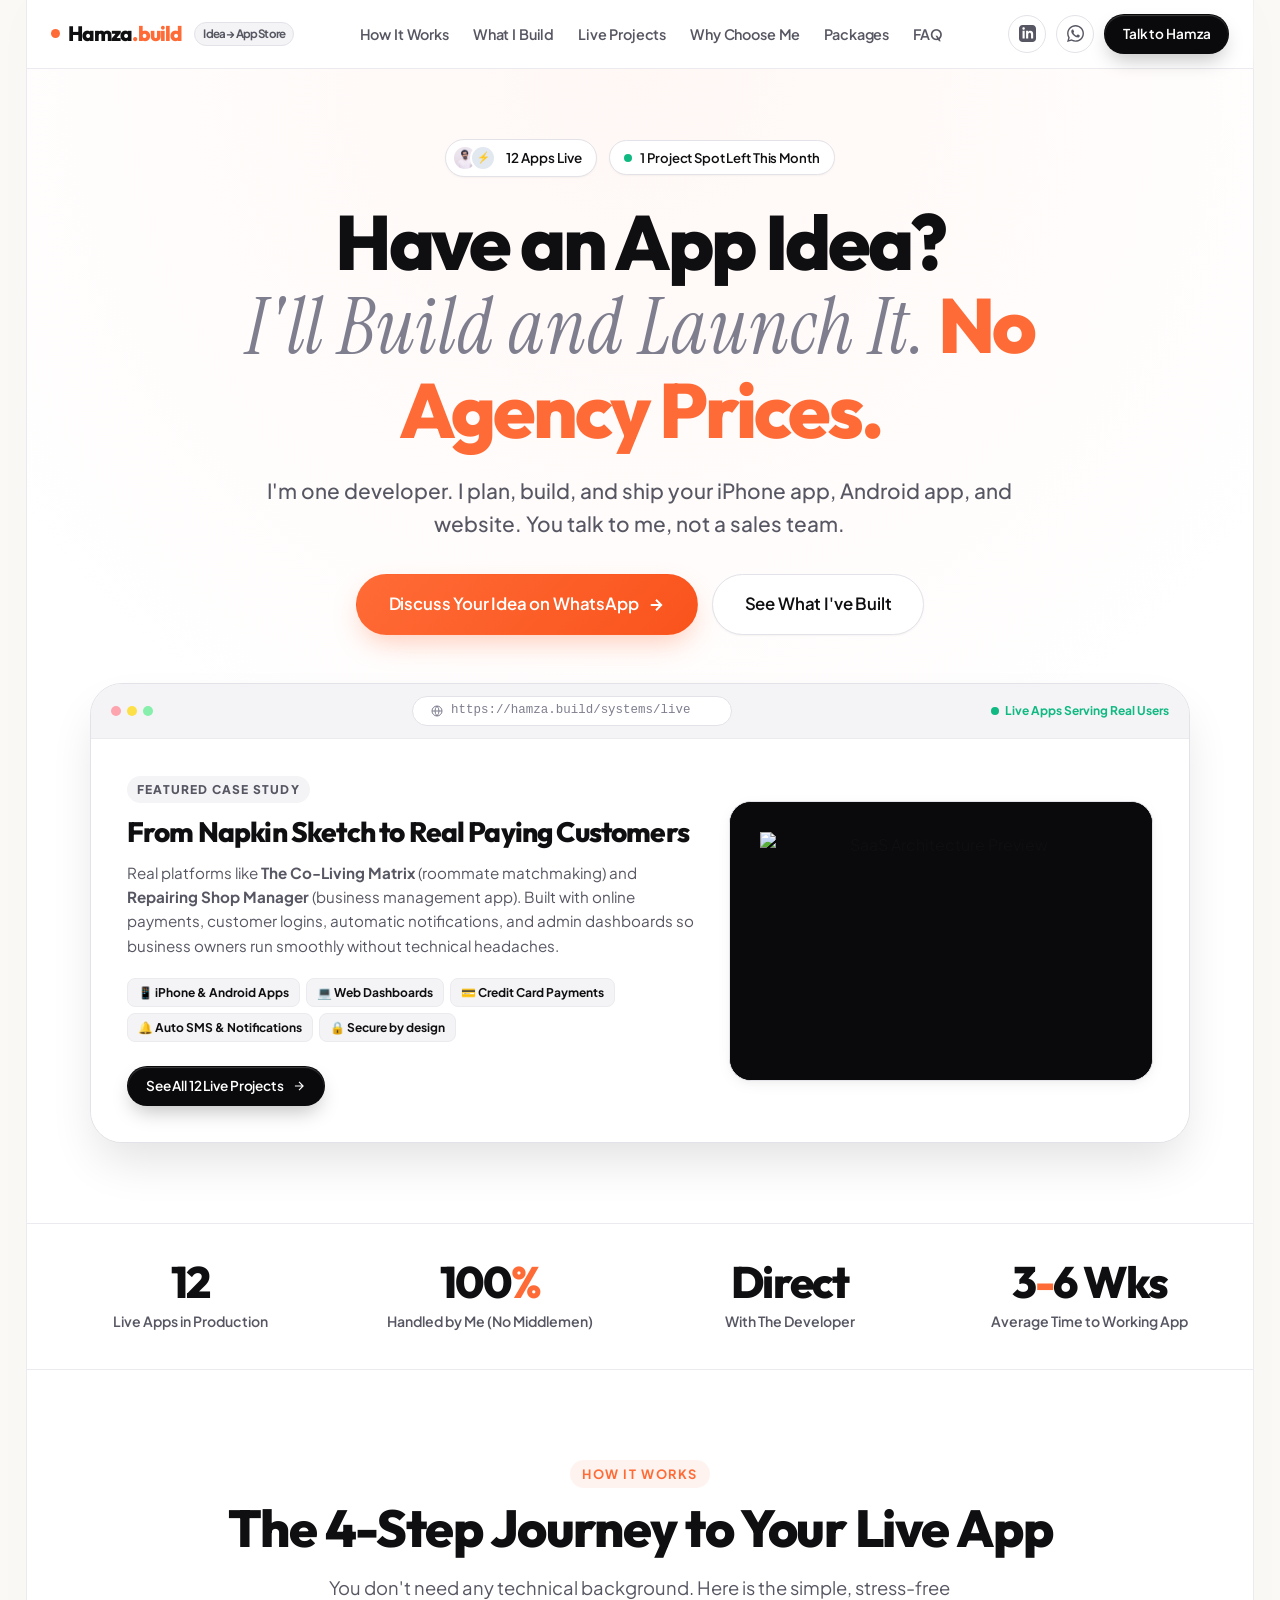
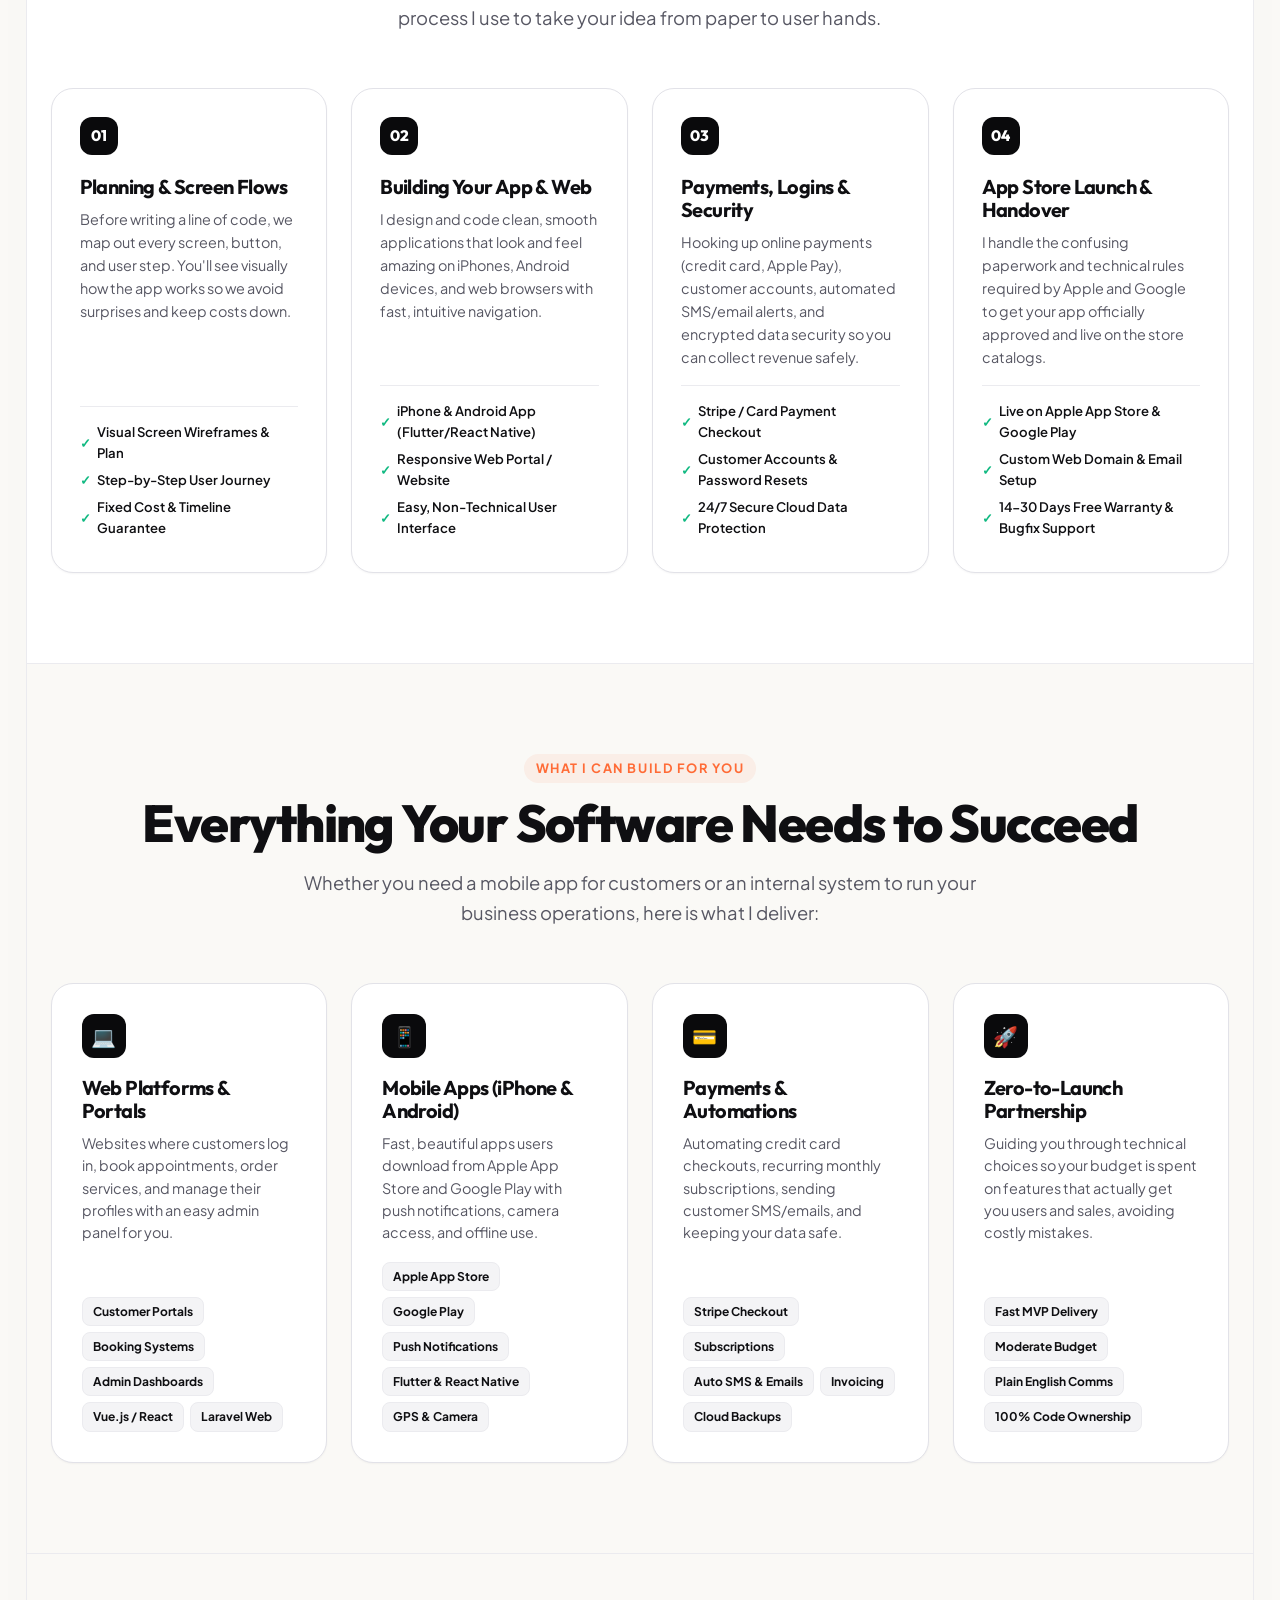
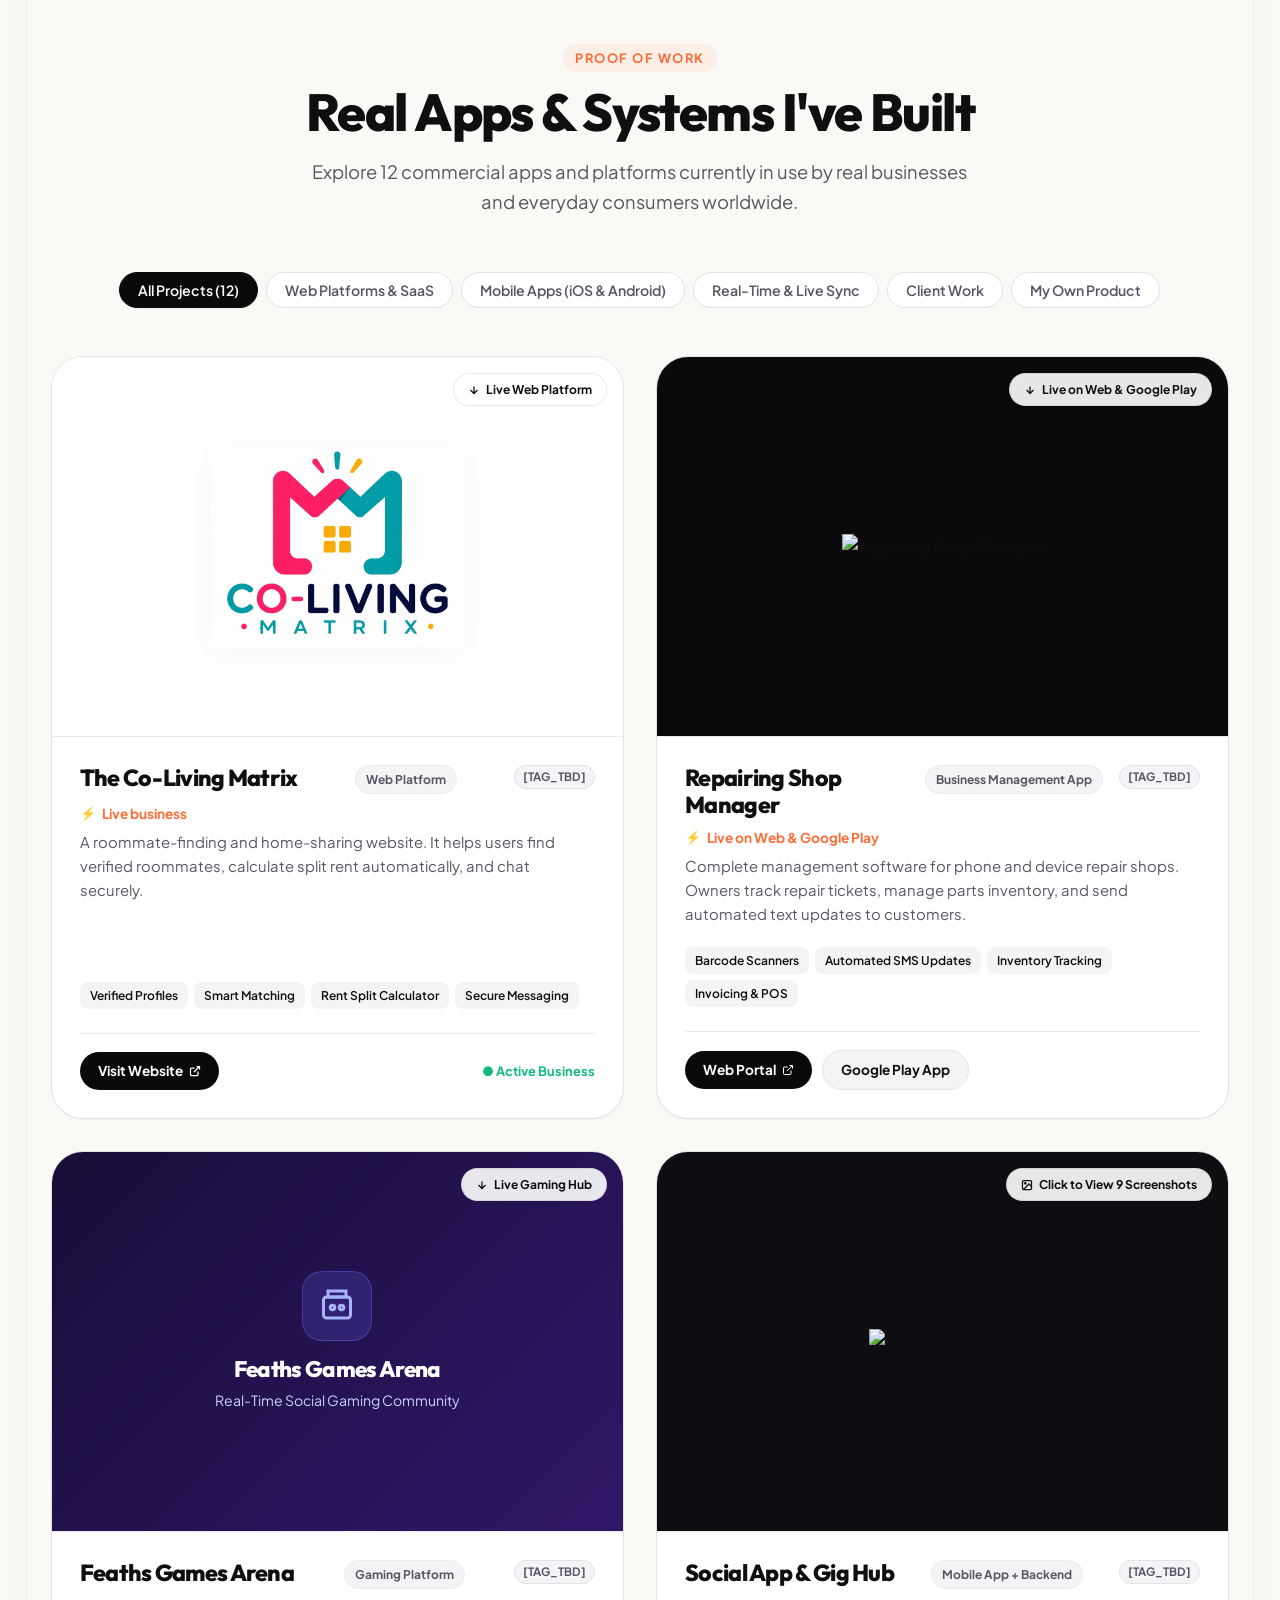
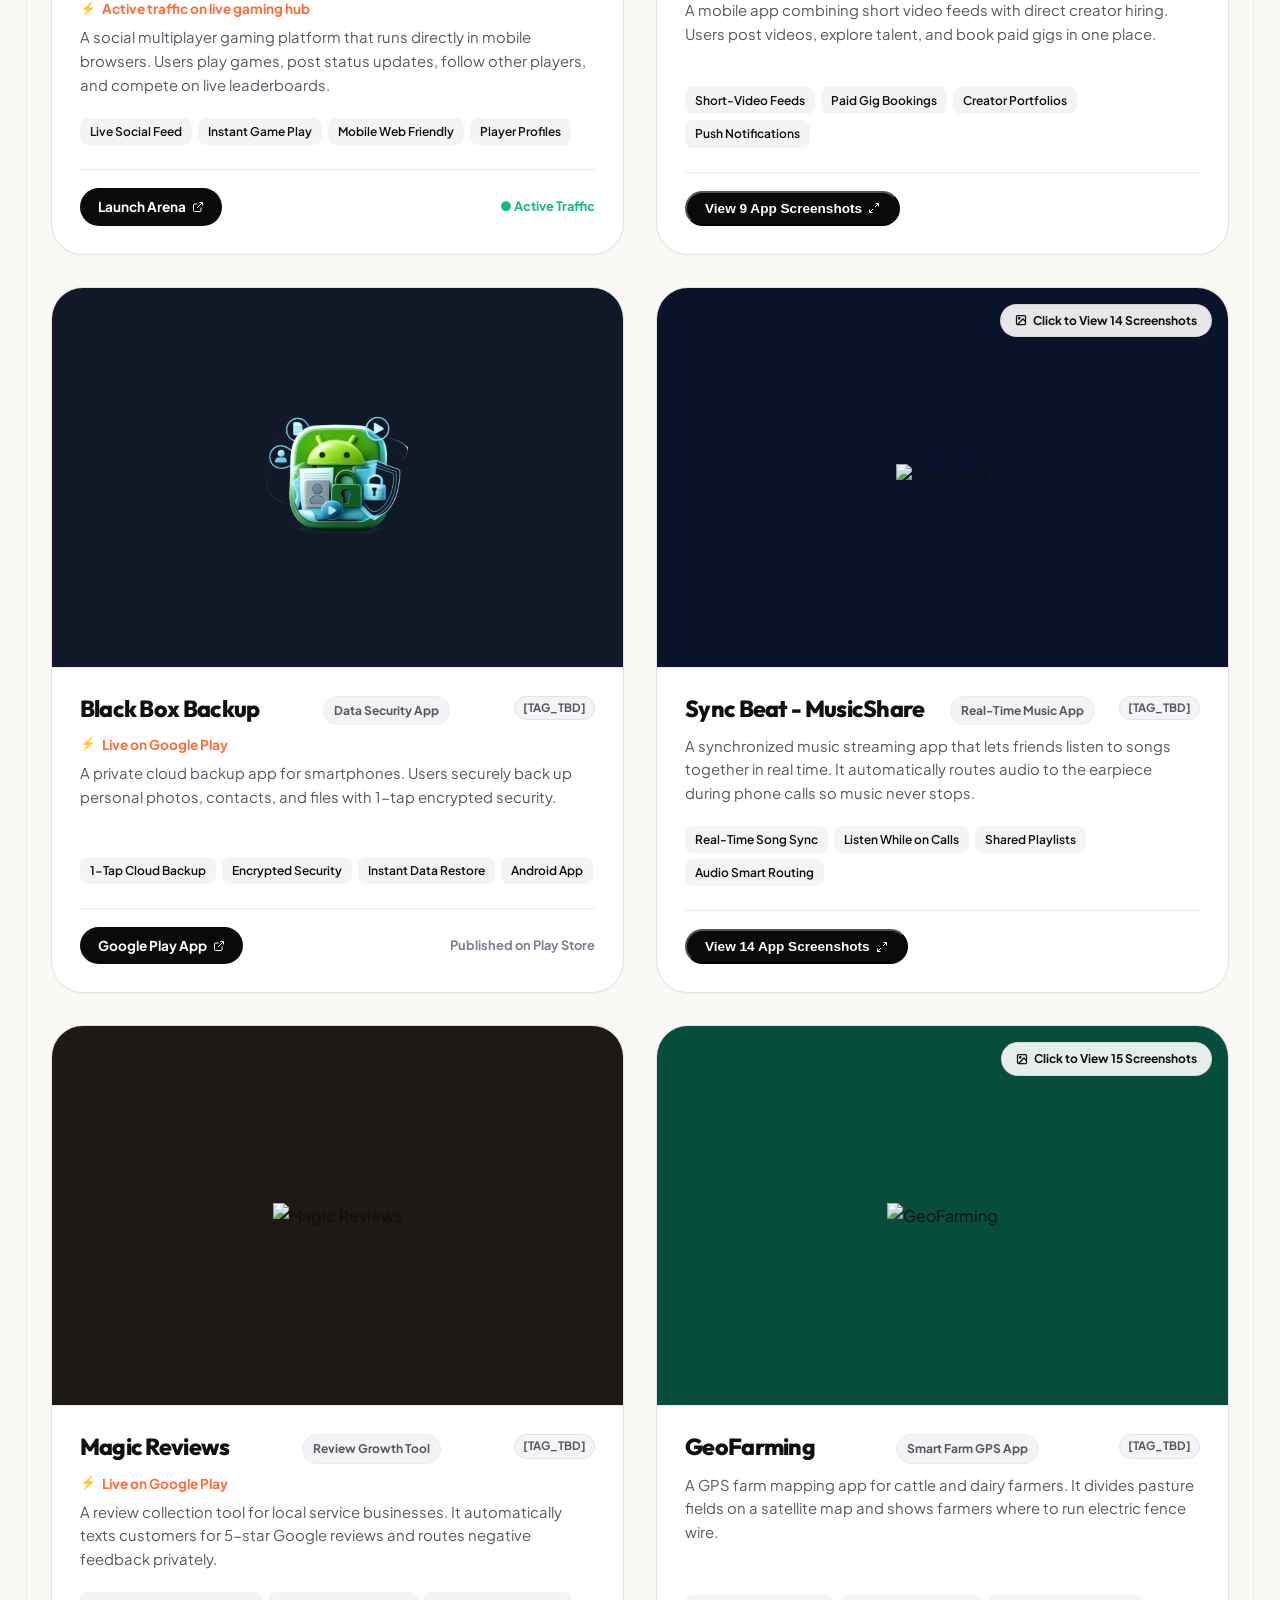
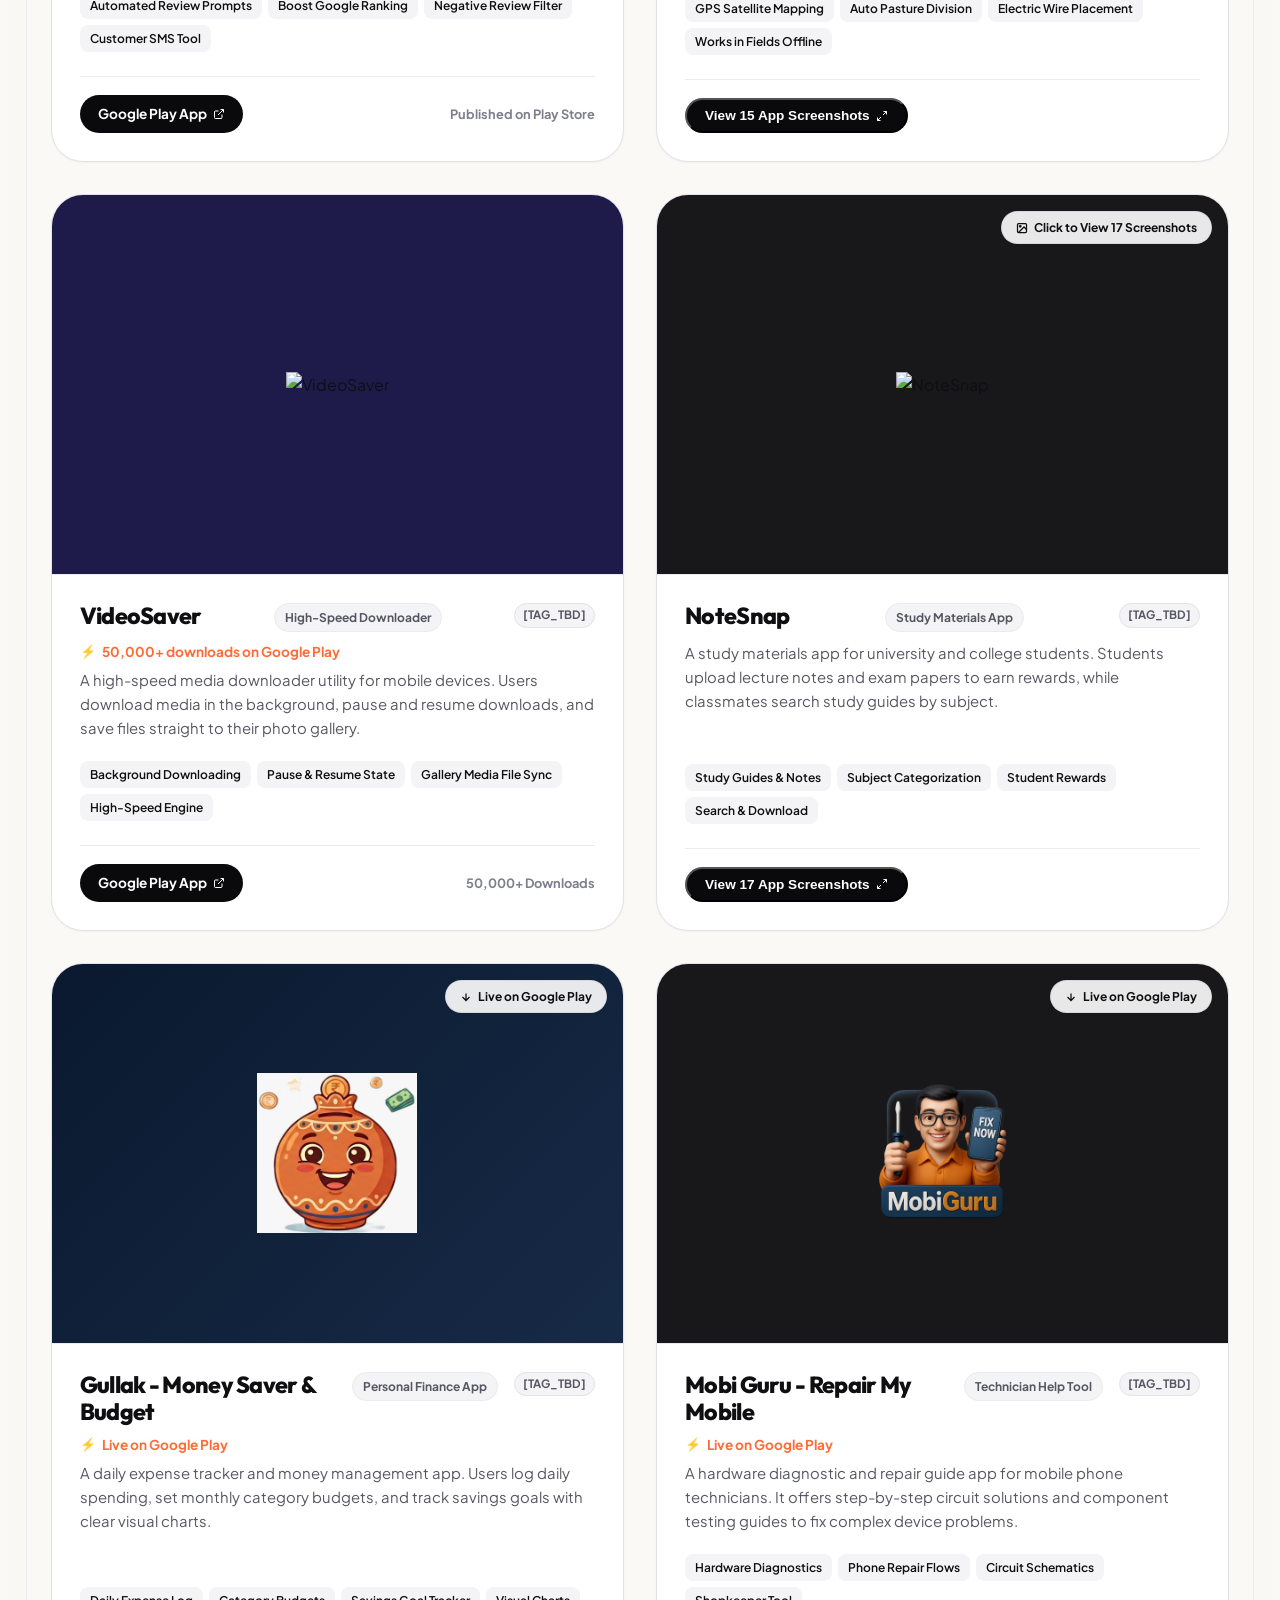
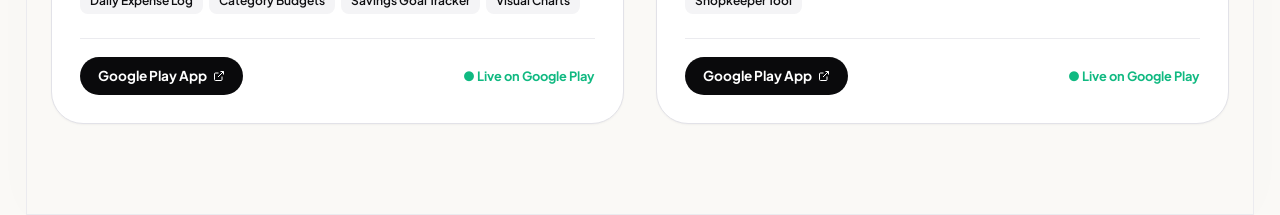
==== index.html @ 1c731b01 "Update portfolio copy, pricing placeholders, single-source metrics, and CTAs" ====
<!DOCTYPE html>
<html lang="en">
<head>
  <meta charset="UTF-8">
  <meta name="viewport" content="width=device-width, initial-scale=1.0">
  
  <!-- SEO & Authority Meta Tags -->
  <title>Hamza Shahid | App & Web Product Engineer | Hamza.build</title>
  <meta name="description" content="I plan, build, and ship your iPhone app, Android app, and website from scratch. No agency prices. Talk directly with Hamza Shahid.">
  <meta name="keywords" content="Hamza Shahid, Hamza.build, App Developer, Mobile App Builder, iPhone App, Android App, SaaS Developer, Fullstack Developer, MVP Builder, Startup Developer, Flutter, React Native, Laravel, Web App">
  <meta name="author" content="Hamza Shahid">
  
  <meta property="og:title" content="Hamza.build | Built by Hamza Shahid">
  <meta property="og:description" content="I plan, build, and ship your iPhone app, Android app, and website from scratch. No agency prices. Talk directly with Hamza Shahid.">
  <meta property="og:type" content="website">

  <!-- Google Fonts -->
  <link rel="preconnect" href="https://fonts.googleapis.com">
  <link rel="preconnect" href="https://fonts.gstatic.com" crossorigin>
  <link href="https://fonts.googleapis.com/css2?family=Instrument+Serif:ital@0;1&family=Outfit:wght@400;500;600;700;800&family=Plus+Jakarta+Sans:wght@400;500;600;700;800&display=swap" rel="stylesheet">
  
  <!-- Main Stylesheet -->
  <link rel="stylesheet" href="style.css">

  <!-- Google tag (gtag.js) - Firebase Analytics -->
  <script async src="https://www.googletagmanager.com/gtag/js?id=G-ER42TVVG63"></script>
  <script>
    window.dataLayer = window.dataLayer || [];
    function gtag(){dataLayer.push(arguments);}
    gtag('js', new Date());

    gtag('config', 'G-ER42TVVG63', {
      send_page_view: true
    });
  </script>
</head>
<body>

  <!-- Fullscreen Lightbox for Screenshot Previews -->
  <div id="lightbox" onclick="closeLightbox(event)">
    <span class="lightbox-close" onclick="closeLightbox(event)">&times;</span>
    <img id="lightbox-img" src="" alt="Fullscreen Screenshot Preview">
  </div>

  <div class="page-wrapper">

    <!-- Sticky Navigation Bar -->
    <header class="navbar">
      <div class="container nav-container">
        <a href="#" class="nav-brand">
          <span class="brand-dot"></span>
          <span>Hamza<span style="color: var(--accent-orange);">.build</span></span>
          <span class="brand-badge">Idea → App Store</span>
        </a>

        <ul class="nav-menu">
          <li><a href="#blueprint" class="nav-link">How It Works</a></li>
          <li><a href="#skills" class="nav-link">What I Build</a></li>
          <li><a href="#projects" class="nav-link">Live Projects</a></li>
          <li><a href="#why-partner" class="nav-link">Why Choose Me</a></li>
          <li><a href="#packages" class="nav-link">Packages</a></li>
          <li><a href="#faq" class="nav-link">FAQ</a></li>
        </ul>

        <div class="nav-actions">
          <a href="https://www.linkedin.com/in/-hamzashahid/" target="_blank" rel="noopener noreferrer" class="social-link desktop-only" title="LinkedIn Profile">
            <svg width="17" height="17" viewBox="0 0 24 24" fill="currentColor"><path d="M19 0h-14c-2.761 0-5 2.239-5 5v14c0 2.761 2.239 5 5 5h14c2.762 0 5-2.239 5-5v-14c0-2.761-2.238-5-5-5zm-11 19h-3v-11h3v11zm-1.5-12.268c-.966 0-1.75-.79-1.75-1.764s.784-1.764 1.75-1.764 1.75.79 1.75 1.764-.783 1.764-1.75 1.764zm13.5 12.268h-3v-5.604c0-3.368-4-3.113-4 0v5.604h-3v-11h3v1.765c1.396-2.586 7-2.777 7 2.476v6.759z"/></svg>
          </a>
          <a href="https://wa.me/923456575495" target="_blank" rel="noopener noreferrer" class="social-link desktop-only" title="WhatsApp Chat">
            <svg width="17" height="17" viewBox="0 0 24 24" fill="currentColor"><path d="M.057 24l1.687-6.163c-1.041-1.804-1.588-3.849-1.587-5.946.003-6.556 5.338-11.891 11.893-11.891 3.181.001 6.167 1.24 8.413 3.488 2.245 2.248 3.481 5.236 3.48 8.414-.003 6.557-5.338 11.892-11.893 11.892-1.99-.001-3.951-.5-5.688-1.448l-6.305 1.654zm6.597-3.807c1.676.995 3.276 1.591 5.392 1.592 5.448 0 9.886-4.434 9.889-9.885.002-5.462-4.415-9.89-9.881-9.892-5.452 0-9.887 4.434-9.889 9.884-.001 2.225.651 3.891 1.746 5.634l-.999 3.648 3.742-.981zm11.387-5.464c-.074-.124-.272-.198-.57-.347-.297-.149-1.758-.868-2.031-.967-.272-.099-.47-.149-.669.149-.198.297-.768.967-.941 1.165-.173.198-.347.223-.644.074-.297-.149-1.255-.462-2.39-1.475-.883-.788-1.48-1.761-1.653-2.059-.173-.297-.018-.458.13-.606.134-.133.297-.347.446-.521.151-.172.2-.296.3-.495.099-.198.05-.372-.025-.521-.075-.148-.669-1.611-.916-2.206-.242-.579-.487-.501-.669-.51l-.57-.01c-.198 0-.52.074-.792.372s-1.04 1.016-1.04 2.479 1.065 2.876 1.213 3.074c.149.198 2.095 3.2 5.076 4.487.709.306 1.263.489 1.694.626.712.226 1.36.194 1.872.118.571-.085 1.758-.719 2.006-1.413.248-.695.248-1.29.173-1.414z"/></svg>
          </a>
          <a href="#contact" class="btn btn-primary btn-sm nav-cta-btn">Talk to Hamza</a>
          
          <!-- Mobile Menu Toggle Button -->
          <button class="nav-toggle" id="nav-toggle" aria-label="Toggle Navigation Menu" aria-expanded="false" onclick="toggleMobileNav()">
            <span class="hamburger-line"></span>
            <span class="hamburger-line"></span>
            <span class="hamburger-line"></span>
          </button>
        </div>
      </div>

      <!-- Mobile Navigation Drawer -->
      <div class="mobile-nav-drawer" id="mobile-nav">
        <div class="mobile-nav-inner">
          <div class="mobile-nav-header">
            <span class="mobile-nav-label">Navigation</span>
            <button class="mobile-nav-close" onclick="closeMobileNav()" aria-label="Close menu">&times;</button>
          </div>
          <ul class="mobile-nav-list">
            <li><a href="#blueprint" class="mobile-nav-link" onclick="closeMobileNav()"><span class="nav-icon">🗺️</span> How It Works</a></li>
            <li><a href="#skills" class="mobile-nav-link" onclick="closeMobileNav()"><span class="nav-icon">⚡</span> What I Build</a></li>
            <li><a href="#projects" class="mobile-nav-link" onclick="closeMobileNav()"><span class="nav-icon">📱</span> Live Projects</a></li>
            <li><a href="#why-partner" class="mobile-nav-link" onclick="closeMobileNav()"><span class="nav-icon">🤝</span> Why Choose Me</a></li>
            <li><a href="#packages" class="mobile-nav-link" onclick="closeMobileNav()"><span class="nav-icon">📦</span> Packages</a></li>
            <li><a href="#faq" class="mobile-nav-link" onclick="closeMobileNav()"><span class="nav-icon">💬</span> FAQ</a></li>
          </ul>
          <div class="mobile-nav-footer">
            <a href="https://wa.me/923456575495?text=Hi%20Hamza%2C%20I%20have%20an%20app%20idea%20I%27d%20like%20to%20discuss." target="_blank" rel="noopener noreferrer" class="btn btn-whatsapp" style="width: 100%;" onclick="closeMobileNav()">
              <svg width="18" height="18" viewBox="0 0 24 24" fill="currentColor"><path d="M.057 24l1.687-6.163c-1.041-1.804-1.588-3.849-1.587-5.946.003-6.556 5.338-11.891 11.893-11.891 3.181.001 6.167 1.24 8.413 3.488 2.245 2.248 3.481 5.236 3.48 8.414-.003 6.557-5.338 11.892-11.893 11.892-1.99-.001-3.951-.5-5.688-1.448l-6.305 1.654zm6.597-3.807c1.676.995 3.276 1.591 5.392 1.592 5.448 0 9.886-4.434 9.889-9.885.002-5.462-4.415-9.89-9.881-9.892-5.452 0-9.887 4.434-9.889 9.884-.001 2.225.651 3.891 1.746 5.634l-.999 3.648 3.742-.981zm11.387-5.464c-.074-.124-.272-.198-.57-.347-.297-.149-1.758-.868-2.031-.967-.272-.099-.47-.149-.669.149-.198.297-.768.967-.941 1.165-.173.198-.347.223-.644.074-.297-.149-1.255-.462-2.39-1.475-.883-.788-1.48-1.761-1.653-2.059-.173-.297-.018-.458.13-.606.134-.133.297-.347.446-.521.151-.172.2-.296.3-.495.099-.198.05-.372-.025-.521-.075-.148-.669-1.611-.916-2.206-.242-.579-.487-.501-.669-.51l-.57-.01c-.198 0-.52.074-.792.372s-1.04 1.016-1.04 2.479 1.065 2.876 1.213 3.074c.149.198 2.095 3.2 5.076 4.487.709.306 1.263.489 1.694.626.712.226 1.36.194 1.872.118.571-.085 1.758-.719 2.006-1.413.248-.695.248-1.29.173-1.414z"/></svg>
              <span>Instant Chat on WhatsApp</span>
            </a>
            <div class="mobile-nav-socials">
              <a href="https://www.linkedin.com/in/-hamzashahid/" target="_blank" rel="noopener noreferrer" class="social-link" title="LinkedIn Profile">
                <svg width="17" height="17" viewBox="0 0 24 24" fill="currentColor"><path d="M19 0h-14c-2.761 0-5 2.239-5 5v14c0 2.761 2.239 5 5 5h14c2.762 0 5-2.239 5-5v-14c0-2.761-2.238-5-5-5zm-11 19h-3v-11h3v11zm-1.5-12.268c-.966 0-1.75-.79-1.75-1.764s.784-1.764 1.75-1.764 1.75.79 1.75 1.764-.783 1.764-1.75 1.764zm13.5 12.268h-3v-5.604c0-3.368-4-3.113-4 0v5.604h-3v-11h3v1.765c1.396-2.586 7-2.777 7 2.476v6.759z"/></svg>
              </a>
              <a href="mailto:hamzashahid682@gmail.com" class="social-link" title="Email Hamza">
                <svg width="17" height="17" viewBox="0 0 24 24" fill="none" stroke="currentColor" stroke-width="2"><path d="M4 4h16c1.1 0 2 .9 2 2v12c0 1.1-.9 2-2 2H4c-1.1 0-2-.9-2-2V6c0-1.1.9-2 2-2z"/><polyline points="22,6 12,13 2,6"/></svg>
              </a>
            </div>
          </div>
        </div>
      </div>
      <div class="mobile-nav-overlay" id="mobile-nav-overlay" onclick="closeMobileNav()"></div>
    </header>

    <!-- Hero Section -->
    <section class="hero" id="overview">
      <div class="container hero-wrapper">
        
        <!-- Social Proof & Availability Badges -->
        <div class="hero-top-badges">
          <div class="social-proof-pill">
            <div class="avatar-stack">
              <img src="apps/hamza_headshot.jpg" alt="Hamza Shahid headshot">
              <span class="badge-icon">⚡</span>
            </div>
            <span>12 Apps Live</span>
          </div>

          <div class="status-pill" id="hero-status-pill">
            <span class="pulse-dot"></span>
            <span id="hero-spots-text">1 Project Spot Left This Month</span>
          </div>
        </div>

        <!-- Plain-English Outcome Headline -->
        <h1 class="hero-headline">
          Have an App Idea? <br>
          <span class="serif-italic">I'll Build and Launch It.</span> <span class="accent-orange">No Agency Prices.</span>
        </h1>

        <!-- Crystal Clear Subtitle for Non-Techies -->
        <p class="hero-subheadline">
          I'm one developer. I plan, build, and ship your iPhone app, Android app, and website. You talk to me, not a sales team.
        </p>

        <!-- Primary Call to Actions -->
        <div class="hero-cta-group">
          <a href="https://wa.me/923456575495?text=Hi%20Hamza%2C%20I%20have%20an%20app%20idea%20I%27d%20like%20to%20discuss%20with%20you." target="_blank" rel="noopener noreferrer" class="btn btn-orange btn-lg">
            <span>Discuss Your Idea on WhatsApp</span>
            <svg width="18" height="18" viewBox="0 0 24 24" fill="none" stroke="currentColor" stroke-width="2.5"><path d="M5 12h14M12 5l7 7-7 7"/></svg>
          </a>
          
          <a href="[CALENDLY_URL_TBD]" target="_blank" rel="noopener noreferrer" class="btn btn-outline btn-lg cal-booking-btn">
            <span>Book a 20-min Call</span>
          </a>

          <a href="#projects" class="btn btn-outline btn-lg">
            <span>See What I've Built</span>
          </a>
        </div>

        <!-- Hero Showcase Card -->
        <div class="hero-showcase">
          <div class="showcase-chrome">
            <div class="chrome-dots">
              <span></span><span></span><span></span>
            </div>
            <div class="chrome-url-bar">
              <svg width="12" height="12" viewBox="0 0 24 24" fill="none" stroke="currentColor" stroke-width="2"><circle cx="12" cy="12" r="10"/><path d="M2 12h20M12 2a15.3 15.3 0 0 1 4 10 15.3 15.3 0 0 1-4 10 15.3 15.3 0 0 1-4-10 15.3 15.3 0 0 1 4-10z"/></svg>
              <span>https://hamza.build/systems/live</span>
            </div>
            <div class="chrome-badge">
              <span class="pulse-dot"></span>
              <span>Live Apps Serving Real Users</span>
            </div>
          </div>

          <div class="showcase-content-grid">
            <div class="showcase-lead-info">
              <span class="showcase-badge">Featured Case Study</span>
              <h2 class="showcase-lead-title">From Napkin Sketch to Real Paying Customers</h2>
              <p class="showcase-lead-desc">
                Real platforms like <strong>The Co-Living Matrix</strong> (roommate matchmaking) and <strong>Repairing Shop Manager</strong> (business management app). Built with online payments, customer logins, automatic notifications, and admin dashboards so business owners run smoothly without technical headaches.
              </p>
              <div class="showcase-tech-pills">
                <span class="tech-tag">📱 iPhone & Android Apps</span>
                <span class="tech-tag">💻 Web Dashboards</span>
                <span class="tech-tag">💳 Credit Card Payments</span>
                <span class="tech-tag">🔔 Auto SMS & Notifications</span>
                <span class="tech-tag">🔒 Secure by design</span>
              </div>
              <a href="#projects" class="btn btn-primary btn-sm">
                <span>See All 12 Live Projects</span>
                <svg width="14" height="14" viewBox="0 0 24 24" fill="none" stroke="currentColor" stroke-width="2"><path d="M5 12h14M12 5l7 7-7 7"/></svg>
              </a>
            </div>

            <div class="showcase-preview-frame">
              <img src="apps/repairingshop_logo.png" alt="SaaS Architecture Preview" style="object-fit: contain; padding: 30px; background: #0A0A0C;">
            </div>
          </div>
        </div>

      </div>
    </section>

    <!-- Proof & Metrics Bar -->
    <section class="proof-bar">
      <div class="container">
        <div class="metrics-grid">
          <div class="metric-item">
            <div class="metric-number">12</div>
            <div class="metric-label">Live Apps in Production</div>
          </div>
          <div class="metric-item">
            <div class="metric-number">100<span>%</span></div>
            <div class="metric-label">Handled by Me (No Middlemen)</div>
          </div>
          <div class="metric-item">
            <div class="metric-number">Direct</div>
            <div class="metric-label">With The Developer</div>
          </div>
          <div class="metric-item">
            <div class="metric-number">3<span>-</span>6 Wks</div>
            <div class="metric-label">Average Time to Working App</div>
          </div>
        </div>
      </div>
    </section>

    <!-- 0-to-Production Blueprint Roadmap (In Plain English) -->
    <section class="process-section" id="blueprint">
      <div class="container">
        <div class="section-header">
          <span class="section-tag">How It Works</span>
          <h2 class="section-title">The 4-Step Journey to Your Live App</h2>
          <p class="section-desc">
            You don't need any technical background. Here is the simple, stress-free process I use to take your idea from paper to user hands.
          </p>
        </div>

        <div class="roadmap-grid">
          <!-- Step 1 -->
          <div class="roadmap-card">
            <div class="roadmap-step-badge">01</div>
            <h3 class="roadmap-title">Planning & Screen Flows</h3>
            <p class="roadmap-desc">
              Before writing a line of code, we map out every screen, button, and user step. You'll see visually how the app works so we avoid surprises and keep costs down.
            </p>
            <ul class="roadmap-deliverables">
              <li>Visual Screen Wireframes & Plan</li>
              <li>Step-by-Step User Journey</li>
              <li>Fixed Cost & Timeline Guarantee</li>
            </ul>
          </div>

          <!-- Step 2 -->
          <div class="roadmap-card">
            <div class="roadmap-step-badge">02</div>
            <h3 class="roadmap-title">Building Your App & Web</h3>
            <p class="roadmap-desc">
              I design and code clean, smooth applications that look and feel amazing on iPhones, Android devices, and web browsers with fast, intuitive navigation.
            </p>
            <ul class="roadmap-deliverables">
              <li>iPhone & Android App (Flutter/React Native)</li>
              <li>Responsive Web Portal / Website</li>
              <li>Easy, Non-Technical User Interface</li>
            </ul>
          </div>

          <!-- Step 3 -->
          <div class="roadmap-card">
            <div class="roadmap-step-badge">03</div>
            <h3 class="roadmap-title">Payments, Logins & Security</h3>
            <p class="roadmap-desc">
              Hooking up online payments (credit card, Apple Pay), customer accounts, automated SMS/email alerts, and encrypted data security so you can collect revenue safely.
            </p>
            <ul class="roadmap-deliverables">
              <li>Stripe / Card Payment Checkout</li>
              <li>Customer Accounts & Password Resets</li>
              <li>24/7 Secure Cloud Data Protection</li>
            </ul>
          </div>

          <!-- Step 4 -->
          <div class="roadmap-card">
            <div class="roadmap-step-badge">04</div>
            <h3 class="roadmap-title">App Store Launch & Handover</h3>
            <p class="roadmap-desc">
              I handle the confusing paperwork and technical rules required by Apple and Google to get your app officially approved and live on the store catalogs.
            </p>
            <ul class="roadmap-deliverables">
              <li>Live on Apple App Store & Google Play</li>
              <li>Custom Web Domain & Email Setup</li>
              <li>14-30 Days Free Warranty & Bugfix Support</li>
            </ul>
          </div>
        </div>

      </div>
    </section>

    <!-- Technical Capabilities & What I Build Section -->
    <section class="section skills-section" id="skills">
      <div class="container">
        <div class="section-header">
          <span class="section-tag">What I Can Build For You</span>
          <h2 class="section-title">Everything Your Software Needs to Succeed</h2>
          <p class="section-desc">
            Whether you need a mobile app for customers or an internal system to run your business operations, here is what I deliver:
          </p>
        </div>

        <div class="skills-grid">
          
          <!-- Web Platforms -->
          <div class="skill-card">
            <div class="skill-icon">💻</div>
            <h3 class="skill-title">Web Platforms & Portals</h3>
            <p class="skill-desc">
              Websites where customers log in, book appointments, order services, and manage their profiles with an easy admin panel for you.
            </p>
            <div class="skill-tags">
              <span class="tech-tag">Customer Portals</span>
              <span class="tech-tag">Booking Systems</span>
              <span class="tech-tag">Admin Dashboards</span>
              <span class="tech-tag">Vue.js / React</span>
              <span class="tech-tag">Laravel Web</span>
            </div>
          </div>

          <!-- Mobile Apps -->
          <div class="skill-card">
            <div class="skill-icon">📱</div>
            <h3 class="skill-title">Mobile Apps (iPhone & Android)</h3>
            <p class="skill-desc">
              Fast, beautiful apps users download from Apple App Store and Google Play with push notifications, camera access, and offline use.
            </p>
            <div class="skill-tags">
              <span class="tech-tag">Apple App Store</span>
              <span class="tech-tag">Google Play</span>
              <span class="tech-tag">Push Notifications</span>
              <span class="tech-tag">Flutter & React Native</span>
              <span class="tech-tag">GPS & Camera</span>
            </div>
          </div>

          <!-- Payments & Security -->
          <div class="skill-card">
            <div class="skill-icon">💳</div>
            <h3 class="skill-title">Payments & Automations</h3>
            <p class="skill-desc">
              Automating credit card checkouts, recurring monthly subscriptions, sending customer SMS/emails, and keeping your data safe.
            </p>
            <div class="skill-tags">
              <span class="tech-tag">Stripe Checkout</span>
              <span class="tech-tag">Subscriptions</span>
              <span class="tech-tag">Auto SMS & Emails</span>
              <span class="tech-tag">Invoicing</span>
              <span class="tech-tag">Cloud Backups</span>
            </div>
          </div>

          <!-- Product Velocity -->
          <div class="skill-card">
            <div class="skill-icon">🚀</div>
            <h3 class="skill-title">Zero-to-Launch Partnership</h3>
            <p class="skill-desc">
              Guiding you through technical choices so your budget is spent on features that actually get you users and sales, avoiding costly mistakes.
            </p>
            <div class="skill-tags">
              <span class="tech-tag">Fast MVP Delivery</span>
              <span class="tech-tag">Moderate Budget</span>
              <span class="tech-tag">Plain English Comms</span>
              <span class="tech-tag">100% Code Ownership</span>
            </div>
          </div>

        </div>
      </div>
    </section>

    <!-- Featured Systems & Apps Showcase (Clear User Outcomes) -->
    <section class="showcase-section" id="projects">
      <div class="container">
        <div class="section-header">
          <span class="section-tag">Proof of Work</span>
          <h2 class="section-title">Real Apps & Systems I've Built</h2>
          <p class="section-desc">
            Explore 12 commercial apps and platforms currently in use by real businesses and everyday consumers worldwide.
          </p>
        </div>

        <!-- Filter Tabs -->
        <div class="filter-bar">
          <button class="filter-btn active" onclick="filterProjects('all', this)">All Projects (12)</button>
          <button class="filter-btn" onclick="filterProjects('saas', this)">Web Platforms & SaaS</button>
          <button class="filter-btn" onclick="filterProjects('mobile', this)">Mobile Apps (iOS & Android)</button>
          <button class="filter-btn" onclick="filterProjects('realtime', this)">Real-Time & Live Sync</button>
          <button class="filter-btn" onclick="filterProjects('client', this)">Client Work</button>
          <button class="filter-btn" onclick="filterProjects('product', this)">My Own Product</button>
        </div>

        <!-- Projects Grid -->
        <div class="projects-masonry">

          <!-- 1. The Co-Living Matrix -->
          <div class="project-card" data-category="saas realtime" data-origin="[TAG_TBD]">
            <div class="project-viewport">
              <div class="scroll-hint-pill">
                <svg width="12" height="12" viewBox="0 0 24 24" fill="none" stroke="currentColor" stroke-width="2.5"><path d="M12 5v14M5 12l7 7 7-7"/></svg>
                <span>Live Web Platform</span>
              </div>
              <div style="width: 100%; height: 100%; display: flex; align-items: center; justify-content: center; background: #FFFFFF; padding: 30px;">
                <img src="apps/colivingmatrix_logo.png" alt="The Co-Living Matrix Logo" style="max-height: 200px; width: auto; max-width: 90%; object-fit: contain; filter: drop-shadow(0 6px 16px rgba(0, 0, 0, 0.04));">
              </div>
            </div>
            <div class="project-info-area">
              <div class="project-header-row">
                <h3 class="project-title">The Co-Living Matrix</h3>
                <span class="project-category-badge">Web Platform</span>
                <span class="project-origin-tag">[TAG_TBD]</span>
              </div>
              <div class="project-result-line">Live business</div>
              <p class="project-summary">
                A roommate-finding and home-sharing website. It helps users find verified roommates, calculate split rent automatically, and chat securely.
              </p>
              <div class="project-tags-list">
                <span class="project-tag">Verified Profiles</span>
                <span class="project-tag">Smart Matching</span>
                <span class="project-tag">Rent Split Calculator</span>
                <span class="project-tag">Secure Messaging</span>
              </div>
              <div class="project-actions">
                <a href="https://thecolivingmatrix.com/" target="_blank" rel="noopener noreferrer" class="btn-project btn-project-live">
                  <span>Visit Website</span>
                  <svg width="12" height="12" viewBox="0 0 24 24" fill="none" stroke="currentColor" stroke-width="2.5"><path d="M18 13v6a2 2 0 0 1-2 2H5a2 2 0 0 1-2-2V8a2 2 0 0 1 2-2h6"/><polyline points="15 3 21 3 21 9"/><line x1="10" y1="14" x2="21" y2="3"/></svg>
                </a>
                <a href="" target="_blank" rel="noopener noreferrer" class="btn-project btn-project-appstore" style="display: none;">
                  <span>App Store</span>
                </a>
                <span style="font-size: 0.8rem; font-weight: 700; color: var(--accent-green); margin-left: auto;">● Active Business</span>
              </div>
            </div>
          </div>

          <!-- 2. Repairing Shop Manager -->
          <div class="project-card" data-category="saas mobile" data-origin="[TAG_TBD]">
            <div class="project-viewport">
              <div class="scroll-hint-pill">
                <svg width="12" height="12" viewBox="0 0 24 24" fill="none" stroke="currentColor" stroke-width="2.5"><path d="M12 5v14M5 12l7 7 7-7"/></svg>
                <span>Live on Web & Google Play</span>
              </div>
              <div style="width: 100%; height: 100%; display: flex; align-items: center; justify-content: center; background: #0A0A0C;">
                <img src="apps/repairingshop_logo.png" alt="Repairing Shop Manager" style="max-height: 180px; width: auto; object-fit: contain;">
              </div>
            </div>
            <div class="project-info-area">
              <div class="project-header-row">
                <h3 class="project-title">Repairing Shop Manager</h3>
                <span class="project-category-badge">Business Management App</span>
                <span class="project-origin-tag">[TAG_TBD]</span>
              </div>
              <div class="project-result-line">Live on Web & Google Play</div>
              <p class="project-summary">
                Complete management software for phone and device repair shops. Owners track repair tickets, manage parts inventory, and send automated text updates to customers.
              </p>
              <div class="project-tags-list">
                <span class="project-tag">Barcode Scanners</span>
                <span class="project-tag">Automated SMS Updates</span>
                <span class="project-tag">Inventory Tracking</span>
                <span class="project-tag">Invoicing & POS</span>
              </div>
              <div class="project-actions">
                <a href="https://repairingshopmanager.com/" target="_blank" rel="noopener noreferrer" class="btn-project btn-project-live">
                  <span>Web Portal</span>
                  <svg width="12" height="12" viewBox="0 0 24 24" fill="none" stroke="currentColor" stroke-width="2"><path d="M18 13v6a2 2 0 0 1-2 2H5a2 2 0 0 1-2-2V8a2 2 0 0 1 2-2h6"/><polyline points="15 3 21 3 21 9"/><line x1="10" y1="14" x2="21" y2="3"/></svg>
                </a>
                <a href="https://play.google.com/store/apps/details?id=com.msolution.shopmanagment" target="_blank" rel="noopener noreferrer" class="btn-project btn-project-ghost">
                  <span>Google Play App</span>
                </a>
                <a href="" target="_blank" rel="noopener noreferrer" class="btn-project btn-project-appstore" style="display: none;">
                  <span>App Store</span>
                </a>
              </div>
            </div>
          </div>

          <!-- 3. Feaths Games / Arena Social -->
          <div class="project-card" data-category="saas realtime" data-origin="[TAG_TBD]">
            <div class="project-viewport">
              <div class="scroll-hint-pill">
                <svg width="12" height="12" viewBox="0 0 24 24" fill="none" stroke="currentColor" stroke-width="2.5"><path d="M12 5v14M5 12l7 7 7-7"/></svg>
                <span>Live Gaming Hub</span>
              </div>
              <div style="width: 100%; height: 100%; display: flex; align-items: center; justify-content: center; background: linear-gradient(135deg, #180D38 0%, #311868 100%);">
                <div style="text-align: center; padding: 20px;">
                  <div style="width: 70px; height: 70px; border-radius: 20px; background: rgba(99, 102, 241, 0.2); border: 1px solid rgba(99, 102, 241, 0.4); display: flex; align-items: center; justify-content: center; margin: 0 auto 16px;">
                    <svg width="36" height="36" viewBox="0 0 24 24" fill="none" stroke="#A5B4FC" stroke-width="2"><polygon points="6 2 18 2 18 6 6 6 6 2"/><rect x="3" y="6" width="18" height="14" rx="2"/><circle cx="9" cy="13" r="1.5"/><circle cx="15" cy="13" r="1.5"/></svg>
                  </div>
                  <h4 style="color: #fff; font-size: 1.4rem; font-weight: 800; margin-bottom: 6px;">Feaths Games Arena</h4>
                  <p style="color: #C7D2FE; font-size: 0.88rem;">Real-Time Social Gaming Community</p>
                </div>
              </div>
            </div>
            <div class="project-info-area">
              <div class="project-header-row">
                <h3 class="project-title">Feaths Games Arena</h3>
                <span class="project-category-badge">Gaming Platform</span>
                <span class="project-origin-tag">[TAG_TBD]</span>
              </div>
              <div class="project-result-line">Active traffic on live gaming hub</div>
              <p class="project-summary">
                A social multiplayer gaming platform that runs directly in mobile browsers. Users play games, post status updates, follow other players, and compete on live leaderboards.
              </p>
              <div class="project-tags-list">
                <span class="project-tag">Live Social Feed</span>
                <span class="project-tag">Instant Game Play</span>
                <span class="project-tag">Mobile Web Friendly</span>
                <span class="project-tag">Player Profiles</span>
              </div>
              <div class="project-actions">
                <a href="https://feaths.games/#/social" target="_blank" rel="noopener noreferrer" class="btn-project btn-project-live">
                  <span>Launch Arena</span>
                  <svg width="12" height="12" viewBox="0 0 24 24" fill="none" stroke="currentColor" stroke-width="2"><path d="M18 13v6a2 2 0 0 1-2 2H5a2 2 0 0 1-2-2V8a2 2 0 0 1 2-2h6"/><polyline points="15 3 21 3 21 9"/><line x1="10" y1="14" x2="21" y2="3"/></svg>
                </a>
                <a href="" target="_blank" rel="noopener noreferrer" class="btn-project btn-project-appstore" style="display: none;">
                  <span>App Store</span>
                </a>
                <span style="font-size: 0.8rem; font-weight: 700; color: var(--accent-green); margin-left: auto;">● Active Traffic</span>
              </div>
            </div>
          </div>

          <!-- 4. Social App & Gig Marketplace -->
          <div class="project-card" data-category="saas mobile realtime" data-origin="[TAG_TBD]">
            <div class="project-viewport" onclick="showModal('socialapp')">
              <div class="scroll-hint-pill">
                <svg width="12" height="12" viewBox="0 0 24 24" fill="none" stroke="currentColor" stroke-width="2.5"><rect x="3" y="3" width="18" height="18" rx="2"/><circle cx="8.5" cy="8.5" r="1.5"/><polyline points="21 15 16 10 5 21"/></svg>
                <span>Click to View 9 Screenshots</span>
              </div>
              <div style="width: 100%; height: 100%; display: flex; align-items: center; justify-content: center; background: #0E0E12;">
                <img src="apps/laughlogo.png" alt="Social Media App" style="max-height: 160px; width: auto; object-fit: contain;">
              </div>
            </div>
            <div class="project-info-area">
              <div class="project-header-row">
                <h3 class="project-title">Social App & Gig Hub</h3>
                <span class="project-category-badge">Mobile App + Backend</span>
                <span class="project-origin-tag">[TAG_TBD]</span>
              </div>
              <div class="project-result-line">[RESULT_TBD]</div>
              <p class="project-summary">
                A mobile app combining short video feeds with direct creator hiring. Users post videos, explore talent, and book paid gigs in one place.
              </p>
              <div class="project-tags-list">
                <span class="project-tag">Short-Video Feeds</span>
                <span class="project-tag">Paid Gig Bookings</span>
                <span class="project-tag">Creator Portfolios</span>
                <span class="project-tag">Push Notifications</span>
              </div>
              <div class="project-actions">
                <button onclick="showModal('socialapp')" class="btn-project btn-project-live">
                  <span>View 9 App Screenshots</span>
                  <svg width="12" height="12" viewBox="0 0 24 24" fill="none" stroke="currentColor" stroke-width="2"><path d="M15 3h6v6M9 21H3v-6M21 3l-7 7M3 21l7-7"/></svg>
                </button>
                <a href="" target="_blank" rel="noopener noreferrer" class="btn-project btn-project-appstore" style="display: none;">
                  <span>App Store</span>
                </a>
              </div>
            </div>
          </div>

          <!-- 5. Black Box Backup -->
          <div class="project-card" data-category="mobile" data-origin="[TAG_TBD]">
            <div class="project-viewport">
              <div style="width: 100%; height: 100%; display: flex; align-items: center; justify-content: center; background: #111827;">
                <img src="apps/blackboxlogo.webp" alt="Black Box Backup" style="max-height: 160px; width: auto; object-fit: contain;">
              </div>
            </div>
            <div class="project-info-area">
              <div class="project-header-row">
                <h3 class="project-title">Black Box Backup</h3>
                <span class="project-category-badge">Data Security App</span>
                <span class="project-origin-tag">[TAG_TBD]</span>
              </div>
              <div class="project-result-line">Live on Google Play</div>
              <p class="project-summary">
                A private cloud backup app for smartphones. Users securely back up personal photos, contacts, and files with 1-tap encrypted security.
              </p>
              <div class="project-tags-list">
                <span class="project-tag">1-Tap Cloud Backup</span>
                <span class="project-tag">Encrypted Security</span>
                <span class="project-tag">Instant Data Restore</span>
                <span class="project-tag">Android App</span>
              </div>
              <div class="project-actions">
                <a href="https://play.google.com/store/apps/details?id=com.blackbox.mobile" target="_blank" rel="noopener noreferrer" class="btn-project btn-project-live">
                  <span>Google Play App</span>
                  <svg width="12" height="12" viewBox="0 0 24 24" fill="none" stroke="currentColor" stroke-width="2"><path d="M18 13v6a2 2 0 0 1-2 2H5a2 2 0 0 1-2-2V8a2 2 0 0 1 2-2h6"/><polyline points="15 3 21 3 21 9"/><line x1="10" y1="14" x2="21" y2="3"/></svg>
                </a>
                <a href="" target="_blank" rel="noopener noreferrer" class="btn-project btn-project-appstore" style="display: none;">
                  <span>App Store</span>
                </a>
                <span style="font-size: 0.8rem; font-weight: 700; color: var(--text-light); margin-left: auto;">Published on Play Store</span>
              </div>
            </div>
          </div>

          <!-- 6. Sync Beat - MusicShare -->
          <div class="project-card" data-category="mobile realtime" data-origin="[TAG_TBD]">
            <div class="project-viewport" onclick="showModal('musicshare')">
              <div class="scroll-hint-pill">
                <svg width="12" height="12" viewBox="0 0 24 24" fill="none" stroke="currentColor" stroke-width="2.5"><rect x="3" y="3" width="18" height="18" rx="2"/><circle cx="8.5" cy="8.5" r="1.5"/><polyline points="21 15 16 10 5 21"/></svg>
                <span>Click to View 14 Screenshots</span>
              </div>
              <div style="width: 100%; height: 100%; display: flex; align-items: center; justify-content: center; background: #0B132B;">
                <img src="apps/musicshare_logo.webp" alt="Sync Beat" style="max-height: 160px; width: auto; object-fit: contain;">
              </div>
            </div>
            <div class="project-info-area">
              <div class="project-header-row">
                <h3 class="project-title">Sync Beat - MusicShare</h3>
                <span class="project-category-badge">Real-Time Music App</span>
                <span class="project-origin-tag">[TAG_TBD]</span>
              </div>
              <div class="project-result-line">[RESULT_TBD]</div>
              <p class="project-summary">
                A synchronized music streaming app that lets friends listen to songs together in real time. It automatically routes audio to the earpiece during phone calls so music never stops.
              </p>
              <div class="project-tags-list">
                <span class="project-tag">Real-Time Song Sync</span>
                <span class="project-tag">Listen While on Calls</span>
                <span class="project-tag">Shared Playlists</span>
                <span class="project-tag">Audio Smart Routing</span>
              </div>
              <div class="project-actions">
                <button onclick="showModal('musicshare')" class="btn-project btn-project-live">
                  <span>View 14 App Screenshots</span>
                  <svg width="12" height="12" viewBox="0 0 24 24" fill="none" stroke="currentColor" stroke-width="2"><path d="M15 3h6v6M9 21H3v-6M21 3l-7 7M3 21l7-7"/></svg>
                </button>
                <a href="" target="_blank" rel="noopener noreferrer" class="btn-project btn-project-appstore" style="display: none;">
                  <span>App Store</span>
                </a>
              </div>
            </div>
          </div>

          <!-- 7. Magic Reviews -->
          <div class="project-card" data-category="saas mobile" data-origin="[TAG_TBD]">
            <div class="project-viewport">
              <div style="width: 100%; height: 100%; display: flex; align-items: center; justify-content: center; background: #1C1917;">
                <img src="apps/magicreviews-logo.webp" alt="Magic Reviews" style="max-height: 160px; width: auto; object-fit: contain;">
              </div>
            </div>
            <div class="project-info-area">
              <div class="project-header-row">
                <h3 class="project-title">Magic Reviews</h3>
                <span class="project-category-badge">Review Growth Tool</span>
                <span class="project-origin-tag">[TAG_TBD]</span>
              </div>
              <div class="project-result-line">Live on Google Play</div>
              <p class="project-summary">
                A review collection tool for local service businesses. It automatically texts customers for 5-star Google reviews and routes negative feedback privately.
              </p>
              <div class="project-tags-list">
                <span class="project-tag">Automated Review Prompts</span>
                <span class="project-tag">Boost Google Ranking</span>
                <span class="project-tag">Negative Review Filter</span>
                <span class="project-tag">Customer SMS Tool</span>
              </div>
              <div class="project-actions">
                <a href="https://play.google.com/store/apps/details?id=com.business.magicreviews" target="_blank" rel="noopener noreferrer" class="btn-project btn-project-live">
                  <span>Google Play App</span>
                  <svg width="12" height="12" viewBox="0 0 24 24" fill="none" stroke="currentColor" stroke-width="2"><path d="M18 13v6a2 2 0 0 1-2 2H5a2 2 0 0 1-2-2V8a2 2 0 0 1 2-2h6"/><polyline points="15 3 21 3 21 9"/><line x1="10" y1="14" x2="21" y2="3"/></svg>
                </a>
                <a href="" target="_blank" rel="noopener noreferrer" class="btn-project btn-project-appstore" style="display: none;">
                  <span>App Store</span>
                </a>
                <span style="font-size: 0.8rem; font-weight: 700; color: var(--text-light); margin-left: auto;">Published on Play Store</span>
              </div>
            </div>
          </div>

          <!-- 8. GeoFarming -->
          <div class="project-card" data-category="mobile realtime" data-origin="[TAG_TBD]">
            <div class="project-viewport" onclick="showModal('geofarming')">
              <div class="scroll-hint-pill">
                <svg width="12" height="12" viewBox="0 0 24 24" fill="none" stroke="currentColor" stroke-width="2.5"><rect x="3" y="3" width="18" height="18" rx="2"/><circle cx="8.5" cy="8.5" r="1.5"/><polyline points="21 15 16 10 5 21"/></svg>
                <span>Click to View 15 Screenshots</span>
              </div>
              <div style="width: 100%; height: 100%; display: flex; align-items: center; justify-content: center; background: #064E3B;">
                <img src="apps/geofarmingapp_logo.webp" alt="GeoFarming" style="max-height: 160px; width: auto; object-fit: contain;">
              </div>
            </div>
            <div class="project-info-area">
              <div class="project-header-row">
                <h3 class="project-title">GeoFarming</h3>
                <span class="project-category-badge">Smart Farm GPS App</span>
                <span class="project-origin-tag">[TAG_TBD]</span>
              </div>
              <div class="project-result-line">[RESULT_TBD]</div>
              <p class="project-summary">
                A GPS farm mapping app for cattle and dairy farmers. It divides pasture fields on a satellite map and shows farmers where to run electric fence wire.
              </p>
              <div class="project-tags-list">
                <span class="project-tag">GPS Satellite Mapping</span>
                <span class="project-tag">Auto Pasture Division</span>
                <span class="project-tag">Electric Wire Placement</span>
                <span class="project-tag">Works in Fields Offline</span>
              </div>
              <div class="project-actions">
                <button onclick="showModal('geofarming')" class="btn-project btn-project-live">
                  <span>View 15 App Screenshots</span>
                  <svg width="12" height="12" viewBox="0 0 24 24" fill="none" stroke="currentColor" stroke-width="2"><path d="M15 3h6v6M9 21H3v-6M21 3l-7 7M3 21l7-7"/></svg>
                </button>
                <a href="" target="_blank" rel="noopener noreferrer" class="btn-project btn-project-appstore" style="display: none;">
                  <span>App Store</span>
                </a>
              </div>
            </div>
          </div>

          <!-- 9. VideoSaver -->
          <div class="project-card" data-category="mobile" data-origin="[TAG_TBD]">
            <div class="project-viewport">
              <div style="width: 100%; height: 100%; display: flex; align-items: center; justify-content: center; background: #1E1B4B;">
                <img src="apps/videosaver_logo.webp" alt="VideoSaver" style="max-height: 160px; width: auto; object-fit: contain;">
              </div>
            </div>
            <div class="project-info-area">
              <div class="project-header-row">
                <h3 class="project-title">VideoSaver</h3>
                <span class="project-category-badge">High-Speed Downloader</span>
                <span class="project-origin-tag">[TAG_TBD]</span>
              </div>
              <div class="project-result-line">50,000+ downloads on Google Play</div>
              <p class="project-summary">
                A high-speed media downloader utility for mobile devices. Users download media in the background, pause and resume downloads, and save files straight to their photo gallery.
              </p>
              <div class="project-tags-list">
                <span class="project-tag">Background Downloading</span>
                <span class="project-tag">Pause & Resume State</span>
                <span class="project-tag">Gallery Media File Sync</span>
                <span class="project-tag">High-Speed Engine</span>
              </div>
              <div class="project-actions">
                <a href="https://play.google.com/store/apps/details?id=video.download.downloader.snap.tubex&hl=en" target="_blank" rel="noopener noreferrer" class="btn-project btn-project-live">
                  <span>Google Play App</span>
                  <svg width="12" height="12" viewBox="0 0 24 24" fill="none" stroke="currentColor" stroke-width="2"><path d="M18 13v6a2 2 0 0 1-2 2H5a2 2 0 0 1-2-2V8a2 2 0 0 1 2-2h6"/><polyline points="15 3 21 3 21 9"/><line x1="10" y1="14" x2="21" y2="3"/></svg>
                </a>
                <a href="" target="_blank" rel="noopener noreferrer" class="btn-project btn-project-appstore" style="display: none;">
                  <span>App Store</span>
                </a>
                <span style="font-size: 0.8rem; font-weight: 700; color: var(--text-light); margin-left: auto;">50,000+ Downloads</span>
              </div>
            </div>
          </div>

          <!-- 10. NoteSnap -->
          <div class="project-card" data-category="mobile" data-origin="[TAG_TBD]">
            <div class="project-viewport" onclick="showModal('notessnap')">
              <div class="scroll-hint-pill">
                <svg width="12" height="12" viewBox="0 0 24 24" fill="none" stroke="currentColor" stroke-width="2.5"><rect x="3" y="3" width="18" height="18" rx="2"/><circle cx="8.5" cy="8.5" r="1.5"/><polyline points="21 15 16 10 5 21"/></svg>
                <span>Click to View 17 Screenshots</span>
              </div>
              <div style="width: 100%; height: 100%; display: flex; align-items: center; justify-content: center; background: #18181B;">
                <img src="apps/notessnap_logo.jpg" alt="NoteSnap" style="max-height: 160px; width: auto; object-fit: contain;">
              </div>
            </div>
            <div class="project-info-area">
              <div class="project-header-row">
                <h3 class="project-title">NoteSnap</h3>
                <span class="project-category-badge">Study Materials App</span>
                <span class="project-origin-tag">[TAG_TBD]</span>
              </div>
              <div class="project-result-line">[RESULT_TBD]</div>
              <p class="project-summary">
                A study materials app for university and college students. Students upload lecture notes and exam papers to earn rewards, while classmates search study guides by subject.
              </p>
              <div class="project-tags-list">
                <span class="project-tag">Study Guides & Notes</span>
                <span class="project-tag">Subject Categorization</span>
                <span class="project-tag">Student Rewards</span>
                <span class="project-tag">Search & Download</span>
              </div>
              <div class="project-actions">
                <button onclick="showModal('notessnap')" class="btn-project btn-project-live">
                  <span>View 17 App Screenshots</span>
                  <svg width="12" height="12" viewBox="0 0 24 24" fill="none" stroke="currentColor" stroke-width="2"><path d="M15 3h6v6M9 21H3v-6M21 3l-7 7M3 21l7-7"/></svg>
                </button>
                <a href="" target="_blank" rel="noopener noreferrer" class="btn-project btn-project-appstore" style="display: none;">
                  <span>App Store</span>
                </a>
              </div>
            </div>
          </div>

          <!-- 11. Gullak - Money Saver & Expense Tracker -->
          <div class="project-card" data-category="mobile" data-origin="[TAG_TBD]">
            <div class="project-viewport">
              <div class="scroll-hint-pill">
                <svg width="12" height="12" viewBox="0 0 24 24" fill="none" stroke="currentColor" stroke-width="2.5"><path d="M12 5v14M5 12l7 7 7-7"/></svg>
                <span>Live on Google Play</span>
              </div>
              <div style="width: 100%; height: 100%; display: flex; align-items: center; justify-content: center; background: linear-gradient(135deg, #0A192F 0%, #172A46 100%);">
                <img src="apps/gullak_logo.png" alt="Gullak Money Saver" style="max-height: 160px; width: auto; object-fit: contain;">
              </div>
            </div>
            <div class="project-info-area">
              <div class="project-header-row">
                <h3 class="project-title">Gullak - Money Saver & Budget</h3>
                <span class="project-category-badge">Personal Finance App</span>
                <span class="project-origin-tag">[TAG_TBD]</span>
              </div>
              <div class="project-result-line">Live on Google Play</div>
              <p class="project-summary">
                A daily expense tracker and money management app. Users log daily spending, set monthly category budgets, and track savings goals with clear visual charts.
              </p>
              <div class="project-tags-list">
                <span class="project-tag">Daily Expense Log</span>
                <span class="project-tag">Category Budgets</span>
                <span class="project-tag">Savings Goal Tracker</span>
                <span class="project-tag">Visual Charts</span>
              </div>
              <div class="project-actions">
                <a href="https://play.google.com/store/apps/details?id=com.wallet.budget.expense.tracker.gullak&hl=en" target="_blank" rel="noopener noreferrer" class="btn-project btn-project-live">
                  <span>Google Play App</span>
                  <svg width="12" height="12" viewBox="0 0 24 24" fill="none" stroke="currentColor" stroke-width="2"><path d="M18 13v6a2 2 0 0 1-2 2H5a2 2 0 0 1-2-2V8a2 2 0 0 1 2-2h6"/><polyline points="15 3 21 3 21 9"/><line x1="10" y1="14" x2="21" y2="3"/></svg>
                </a>
                <a href="" target="_blank" rel="noopener noreferrer" class="btn-project btn-project-appstore" style="display: none;">
                  <span>App Store</span>
                </a>
                <span style="font-size: 0.8rem; font-weight: 700; color: var(--accent-green); margin-left: auto;">● Live on Google Play</span>
              </div>
            </div>
          </div>

          <!-- 12. Mobi Guru - Repair My Mobile -->
          <div class="project-card" data-category="mobile saas" data-origin="[TAG_TBD]">
            <div class="project-viewport">
              <div class="scroll-hint-pill">
                <svg width="12" height="12" viewBox="0 0 24 24" fill="none" stroke="currentColor" stroke-width="2.5"><path d="M12 5v14M5 12l7 7 7-7"/></svg>
                <span>Live on Google Play</span>
              </div>
              <div style="width: 100%; height: 100%; display: flex; align-items: center; justify-content: center; background: #18181B;">
                <img src="apps/mobiguru_logo.png" alt="Mobi Guru - Repair My Mobile" style="max-height: 160px; width: auto; object-fit: contain;">
              </div>
            </div>
            <div class="project-info-area">
              <div class="project-header-row">
                <h3 class="project-title">Mobi Guru - Repair My Mobile</h3>
                <span class="project-category-badge">Technician Help Tool</span>
                <span class="project-origin-tag">[TAG_TBD]</span>
              </div>
              <div class="project-result-line">Live on Google Play</div>
              <p class="project-summary">
                A hardware diagnostic and repair guide app for mobile phone technicians. It offers step-by-step circuit solutions and component testing guides to fix complex device problems.
              </p>
              <div class="project-tags-list">
                <span class="project-tag">Hardware Diagnostics</span>
                <span class="project-tag">Phone Repair Flows</span>
                <span class="project-tag">Circuit Schematics</span>
                <span class="project-tag">Shopkeeper Tool</span>
              </div>
              <div class="project-actions">
                <a href="https://play.google.com/store/apps/details?id=com.mobiguru.solutions.android&hl=en" target="_blank" rel="noopener noreferrer" class="btn-project btn-project-live">
                  <span>Google Play App</span>
                  <svg width="12" height="12" viewBox="0 0 24 24" fill="none" stroke="currentColor" stroke-width="2"><path d="M18 13v6a2 2 0 0 1-2 2H5a2 2 0 0 1-2-2V8a2 2 0 0 1 2-2h6"/><polyline points="15 3 21 3 21 9"/><line x1="10" y1="14" x2="21" y2="3"/></svg>
                </a>
                <a href="" target="_blank" rel="noopener noreferrer" class="btn-project btn-project-appstore" style="display: none;">
                  <span>App Store</span>
                </a>
                <span style="font-size: 0.8rem; font-weight: 700; color: var(--accent-green); margin-left: auto;">● Live on Google Play</span>
              </div>
            </div>
          </div>

        </div>
      </div>
    </section>

    <!-- Testimonials Section -->
    <section class="section testimonials-section" id="testimonials">
      <div class="container">
        <div class="section-header">
          <span class="section-tag">Client Feedback</span>
          <h2 class="section-title">What Founders Say</h2>
          <p class="section-desc">
            Direct feedback from founders and business operators who built their apps and software with me.
          </p>
        </div>

        <div class="testimonials-grid" id="testimonials-grid">
          <!-- Rendered dynamically from testimonials config in JavaScript -->
        </div>
      </div>
    <!-- Why Founders Partner With An All-Rounder (The All-Rounder Advantage) -->
    <section class="comparison-section" id="why-partner">
      <div class="container">
        <div class="section-header">
          <span class="section-tag">Value Comparison</span>
          <h2 class="section-title">Why Working With Me Saves You Time & Money</h2>
          <p class="section-desc">
            Traditional agencies cost $25,000+ because you're paying for sales reps, offices, and middle managers. Here is how working directly with an experienced builder protects your budget.
          </p>
        </div>

        <div class="comparison-grid">
          
          <div class="comparison-points">
            <div class="comp-point-card">
              <div class="comp-icon">💬</div>
              <div>
                <h3 class="comp-title">You Deal Directly With The Builder</h3>
                <p class="comp-desc">
                  No "game of telephone" through account managers. You speak directly with the engineer coding your app, so your vision is executed without misunderstandings.
                </p>
              </div>
            </div>

            <div class="comp-point-card">
              <div class="comp-icon">💰</div>
              <div>
                <h3 class="comp-title">Agency Quality at an Affordable, Moderate Budget</h3>
                <p class="comp-desc">
                  You get the same clean, production-grade software an agency delivers, without paying for their fancy offices or non-technical staff.
                </p>
              </div>
            </div>

            <div class="comp-point-card">
              <div class="comp-icon">📱</div>
              <div>
                <h3 class="comp-title">One Person Builds Both Your App & Website</h3>
                <p class="comp-desc">
                  Your iPhone app, Android app, and website work together harmoniously. You don't have to hire three separate freelancers who blame each other when something breaks.
                </p>
              </div>
            </div>

            <div class="comp-point-card">
              <div class="comp-icon">🛡️</div>
              <div>
                <h3 class="comp-title">100% Full Ownership of Your Code & Accounts</h3>
                <p class="comp-desc">
                  Every account, code repository, and store listing is created in your company's name. You own everything 100% with zero recurring fees to me.
                </p>
              </div>
            </div>
          </div>

          <!-- Comparison Table Card -->
          <div class="comparison-table-card">
            <div class="comp-table-header">
              <h3>Side-by-Side Comparison</h3>
              <p>How hiring me compares to typical agency alternatives</p>
              <div class="mobile-table-hint">
                <svg width="14" height="14" viewBox="0 0 24 24" fill="none" stroke="currentColor" stroke-width="2"><path d="M5 12h14M12 5l7 7-7 7"/></svg>
                <span>Swipe table horizontally to compare</span>
              </div>
            </div>
            <div class="comparison-table-wrapper">
              <table class="comp-table">
                <thead>
                  <tr>
                    <th>Factor</th>
                    <th>Working with Hamza</th>
                    <th>Hiring an Agency</th>
                  </tr>
                </thead>
                <tbody>
                  <tr>
                    <td><strong>Pricing / Cost</strong></td>
                    <td><span class="check-green">✓</span> From $[PRICE_TBD]</td>
                    <td><span class="cross-red">✗</span> $25k – $50k+ Marked Up</td>
                  </tr>
                  <tr>
                    <td><strong>Speed to Launch</strong></td>
                    <td><span class="check-green">✓</span> 3-6 Weeks Fast</td>
                    <td><span class="cross-red">✗</span> 3 - 6 Months Slow</td>
                  </tr>
                  <tr>
                    <td><strong>Communication</strong></td>
                    <td><span class="check-green">✓</span> Direct with the Developer</td>
                    <td><span class="cross-red">✗</span> Filtered by Middlemen</td>
                  </tr>
                  <tr>
                    <td><strong>App Store Setup</strong></td>
                    <td><span class="check-green">✓</span> Fully Handled For You</td>
                    <td><span class="cross-red">✗</span> Often Billed as an Add-On</td>
                  </tr>
                  <tr>
                    <td><strong>Post-Launch Warranty</strong></td>
                    <td><span class="check-green">✓</span> Included Free (14-30 Days)</td>
                    <td><span class="cross-red">✗</span> Expensive Monthly Retainer</td>
                  </tr>
                </tbody>
              </table>
            </div>
          </div>

        </div>
      </div>
    </section>

    <!-- Transparent Engagement Models & Moderate Budget Packages -->
    <section class="pricing-section" id="packages">
      <div class="container">
        <div class="section-header">
          <span class="section-tag">Packages & Pricing</span>
          <h2 class="section-title">Clear, Predictable Packages</h2>
          <p class="section-desc">
            No surprise invoices. No confusing technical line items. Pick the package that fits your stage, and we'll ship it.
          </p>
        </div>

        <div class="pricing-grid">

          <!-- Package 1: MVP Launchpad -->
          <div class="pricing-card">
            <h3 class="package-name">0-to-1 MVP Launchpad</h3>
            <div class="package-price">From $[PRICE_TBD]</div>
            <p class="package-tagline">Best for testing a brand new app or software idea fast with real users without spending a fortune.</p>
            
            <div class="package-pricing-badge">
              <span class="package-scope-label">Turnaround Timeline</span>
              <div class="package-timeline">3-4 Weeks</div>
              <span class="package-budget-note">Fixed Scope • No surprise invoices</span>
            </div>

            <ul class="package-checklist">
              <li>
                <svg viewBox="0 0 20 20"><path fill-rule="evenodd" d="M16.707 5.293a1 1 0 010 1.414l-8 8a1 1 0 01-1.414 0l-4-4a1 1 0 011.414-1.414L8 12.586l7.293-7.293a1 1 0 011.414 0z" clip-rule="evenodd"/></svg>
                <span>Visual App Blueprint & Screen Planning</span>
              </li>
              <li>
                <svg viewBox="0 0 20 20"><path fill-rule="evenodd" d="M16.707 5.293a1 1 0 010 1.414l-8 8a1 1 0 01-1.414 0l-4-4a1 1 0 011.414-1.414L8 12.586l7.293-7.293a1 1 0 011.414 0z" clip-rule="evenodd"/></svg>
                <span>Working Mobile App or Web Platform</span>
              </li>
              <li>
                <svg viewBox="0 0 20 20"><path fill-rule="evenodd" d="M16.707 5.293a1 1 0 010 1.414l-8 8a1 1 0 01-1.414 0l-4-4a1 1 0 011.414-1.414L8 12.586l7.293-7.293a1 1 0 011.414 0z" clip-rule="evenodd"/></svg>
                <span>Secure Customer Logins & User Accounts</span>
              </li>
              <li>
                <svg viewBox="0 0 20 20"><path fill-rule="evenodd" d="M16.707 5.293a1 1 0 010 1.414l-8 8a1 1 0 01-1.414 0l-4-4a1 1 0 011.414-1.414L8 12.586l7.293-7.293a1 1 0 011.414 0z" clip-rule="evenodd"/></svg>
                <span>Core Business Features & Workflows</span>
              </li>
              <li>
                <svg viewBox="0 0 20 20"><path fill-rule="evenodd" d="M16.707 5.293a1 1 0 010 1.414l-8 8a1 1 0 01-1.414 0l-4-4a1 1 0 011.414-1.414L8 12.586l7.293-7.293a1 1 0 011.414 0z" clip-rule="evenodd"/></svg>
                <span>Cloud Server Setup & Testing</span>
              </li>
              <li>
                <svg viewBox="0 0 20 20"><path fill-rule="evenodd" d="M16.707 5.293a1 1 0 010 1.414l-8 8a1 1 0 01-1.414 0l-4-4a1 1 0 011.414-1.414L8 12.586l7.293-7.293a1 1 0 011.414 0z" clip-rule="evenodd"/></svg>
                <span>14 Days Free Post-Launch Bugfix Warranty</span>
              </li>
            </ul>

            <div class="package-cta-group" style="display: flex; flex-direction: column; gap: 10px; width: 100%;">
              <a href="https://wa.me/923456575495?text=Hi%20Hamza%2C%20I%20am%20interested%20in%20the%200-to-1%20MVP%20Launchpad%20package." target="_blank" rel="noopener noreferrer" class="btn btn-whatsapp" style="width: 100%;">
                <span>Discuss on WhatsApp</span>
              </a>
              <a href="[CALENDLY_URL_TBD]" target="_blank" rel="noopener noreferrer" class="btn btn-outline cal-booking-btn" style="width: 100%;">
                <span>Book a 20-min Call</span>
              </a>
            </div>
          </div>

          <!-- Package 2: Full-Stack SaaS Platform (Featured) -->
          <div class="pricing-card featured">
            <span class="popular-badge">Most Popular</span>
            <h3 class="package-name">Full Web SaaS Platform</h3>
            <div class="package-price">From $[PRICE_TBD]</div>
            <p class="package-tagline">Best for businesses needing a complete web system with subscriptions, customer logins, and an admin management dashboard.</p>
            
            <div class="package-pricing-badge">
              <span class="package-scope-label">Turnaround Timeline</span>
              <div class="package-timeline">4-6 Weeks</div>
              <span class="package-budget-note">Complete System • No surprise invoices</span>
            </div>

            <ul class="package-checklist">
              <li>
                <svg viewBox="0 0 20 20"><path fill-rule="evenodd" d="M16.707 5.293a1 1 0 010 1.414l-8 8a1 1 0 01-1.414 0l-4-4a1 1 0 011.414-1.414L8 12.586l7.293-7.293a1 1 0 011.414 0z" clip-rule="evenodd"/></svg>
                <span>Customer Web Portal & Clean Interface</span>
              </li>
              <li>
                <svg viewBox="0 0 20 20"><path fill-rule="evenodd" d="M16.707 5.293a1 1 0 010 1.414l-8 8a1 1 0 01-1.414 0l-4-4a1 1 0 011.414-1.414L8 12.586l7.293-7.293a1 1 0 011.414 0z" clip-rule="evenodd"/></svg>
                <span>Credit Card Subscriptions & Stripe Invoicing</span>
              </li>
              <li>
                <svg viewBox="0 0 20 20"><path fill-rule="evenodd" d="M16.707 5.293a1 1 0 010 1.414l-8 8a1 1 0 01-1.414 0l-4-4a1 1 0 011.414-1.414L8 12.586l7.293-7.293a1 1 0 011.414 0z" clip-rule="evenodd"/></svg>
                <span>Owner Admin Dashboard with Sales Stats</span>
              </li>
              <li>
                <svg viewBox="0 0 20 20"><path fill-rule="evenodd" d="M16.707 5.293a1 1 0 010 1.414l-8 8a1 1 0 01-1.414 0l-4-4a1 1 0 011.414-1.414L8 12.586l7.293-7.293a1 1 0 011.414 0z" clip-rule="evenodd"/></svg>
                <span>Automated Email & SMS Notifications</span>
              </li>
              <li>
                <svg viewBox="0 0 20 20"><path fill-rule="evenodd" d="M16.707 5.293a1 1 0 010 1.414l-8 8a1 1 0 01-1.414 0l-4-4a1 1 0 011.414-1.414L8 12.586l7.293-7.293a1 1 0 011.414 0z" clip-rule="evenodd"/></svg>
                <span>Fast Cloud Hosting & Custom Domain Setup</span>
              </li>
              <li>
                <svg viewBox="0 0 20 20"><path fill-rule="evenodd" d="M16.707 5.293a1 1 0 010 1.414l-8 8a1 1 0 01-1.414 0l-4-4a1 1 0 011.414-1.414L8 12.586l7.293-7.293a1 1 0 011.414 0z" clip-rule="evenodd"/></svg>
                <span>30 Days Free Post-Launch Bugfix Warranty</span>
              </li>
            </ul>

            <div class="package-cta-group" style="display: flex; flex-direction: column; gap: 10px; width: 100%;">
              <a href="https://wa.me/923456575495?text=Hi%20Hamza%2C%20I%20am%20interested%20in%20building%20a%20Full%20Web%20SaaS%20Platform." target="_blank" rel="noopener noreferrer" class="btn btn-primary" style="width: 100%;">
                <span>Discuss on WhatsApp</span>
              </a>
              <a href="[CALENDLY_URL_TBD]" target="_blank" rel="noopener noreferrer" class="btn btn-outline cal-booking-btn" style="width: 100%;">
                <span>Book a 20-min Call</span>
              </a>
            </div>
          </div>

          <!-- Package 3: Mobile Suite -->
          <div class="pricing-card">
            <h3 class="package-name">Mobile Suite (iOS & Android)</h3>
            <div class="package-price">From $[PRICE_TBD]</div>
            <p class="package-tagline">Best for launching a dedicated iPhone & Android app onto the Apple App Store and Google Play.</p>
            
            <div class="package-pricing-badge">
              <span class="package-scope-label">Turnaround Timeline</span>
              <div class="package-timeline">4-6 Weeks</div>
              <span class="package-budget-note">Both App Stores • No surprise invoices</span>
            </div>

            <ul class="package-checklist">
              <li>
                <svg viewBox="0 0 20 20"><path fill-rule="evenodd" d="M16.707 5.293a1 1 0 010 1.414l-8 8a1 1 0 01-1.414 0l-4-4a1 1 0 011.414-1.414L8 12.586l7.293-7.293a1 1 0 011.414 0z" clip-rule="evenodd"/></svg>
                <span>Single App for Both Apple iPhone & Android</span>
              </li>
              <li>
                <svg viewBox="0 0 20 20"><path fill-rule="evenodd" d="M16.707 5.293a1 1 0 010 1.414l-8 8a1 1 0 01-1.414 0l-4-4a1 1 0 011.414-1.414L8 12.586l7.293-7.293a1 1 0 011.414 0z" clip-rule="evenodd"/></svg>
                <span>Fast Performance & Offline Access</span>
              </li>
              <li>
                <svg viewBox="0 0 20 20"><path fill-rule="evenodd" d="M16.707 5.293a1 1 0 010 1.414l-8 8a1 1 0 01-1.414 0l-4-4a1 1 0 011.414-1.414L8 12.586l7.293-7.293a1 1 0 011.414 0z" clip-rule="evenodd"/></svg>
                <span>Push Notifications Direct to User Phones</span>
              </li>
              <li>
                <svg viewBox="0 0 20 20"><path fill-rule="evenodd" d="M16.707 5.293a1 1 0 010 1.414l-8 8a1 1 0 01-1.414 0l-4-4a1 1 0 011.414-1.414L8 12.586l7.293-7.293a1 1 0 011.414 0z" clip-rule="evenodd"/></svg>
                <span>In-App Purchases / Subscription Payments</span>
              </li>
              <li>
                <svg viewBox="0 0 20 20"><path fill-rule="evenodd" d="M16.707 5.293a1 1 0 010 1.414l-8 8a1 1 0 01-1.414 0l-4-4a1 1 0 011.414-1.414L8 12.586l7.293-7.293a1 1 0 011.414 0z" clip-rule="evenodd"/></svg>
                <span>Full Apple App Store & Google Play Submission</span>
              </li>
              <li>
                <svg viewBox="0 0 20 20"><path fill-rule="evenodd" d="M16.707 5.293a1 1 0 010 1.414l-8 8a1 1 0 01-1.414 0l-4-4a1 1 0 011.414-1.414L8 12.586l7.293-7.293a1 1 0 011.414 0z" clip-rule="evenodd"/></svg>
                <span>30 Days Free Post-Release Bugfix Warranty</span>
              </li>
            </ul>

            <div class="package-cta-group" style="display: flex; flex-direction: column; gap: 10px; width: 100%;">
              <a href="https://wa.me/923456575495?text=Hi%20Hamza%2C%20I%20am%20interested%20in%20building%20a%20Mobile%20Suite%20app." target="_blank" rel="noopener noreferrer" class="btn btn-whatsapp" style="width: 100%;">
                <span>Discuss on WhatsApp</span>
              </a>
              <a href="[CALENDLY_URL_TBD]" target="_blank" rel="noopener noreferrer" class="btn btn-outline cal-booking-btn" style="width: 100%;">
                <span>Book a 20-min Call</span>
              </a>
            </div>
          </div>

        </div>
      </div>
    </section>

    <!-- Interactive FAQ Section with Sticky Consultation Card -->
    <section class="faq-section" id="faq">
      <div class="container">
        
        <div class="faq-grid">
          
          <!-- Sticky Founder Card -->
          <div class="sticky-contact-card">
            <div class="founder-headshot-box">
              <img src="apps/hamza_headshot.jpg" alt="Hamza Shahid">
            </div>
            <h3 class="founder-name">Hamza Shahid</h3>
            <p class="founder-tagline">Senior App & Web Product Engineer</p>

            <div class="status-pill" id="contact-status-pill" style="margin-bottom: 20px;">
              <span class="pulse-dot"></span>
              <span id="contact-spots-text">Taking 1 New Project This Month</span>
            </div>

            <p style="font-size: 0.9rem; color: var(--text-muted); line-height: 1.5; margin-bottom: 20px;">
              Have an app idea, a sketch, or an existing software project? Let's have a friendly 20-minute chat to discuss how we can build it within your budget.
            </p>

            <div class="founder-contact-actions" style="display: flex; flex-direction: column; gap: 10px;">
              <a href="https://wa.me/923456575495?text=Hi%20Hamza%2C%20I%20have%20an%20idea%20I%27d%20like%20to%20chat%20about." target="_blank" rel="noopener noreferrer" class="btn btn-whatsapp" style="width: 100%;">
                <svg width="18" height="18" viewBox="0 0 24 24" fill="currentColor"><path d="M.057 24l1.687-6.163c-1.041-1.804-1.588-3.849-1.587-5.946.003-6.556 5.338-11.891 11.893-11.891 3.181.001 6.167 1.24 8.413 3.488 2.245 2.248 3.481 5.236 3.48 8.414-.003 6.557-5.338 11.892-11.893 11.892-1.99-.001-3.951-.5-5.688-1.448l-6.305 1.654zm6.597-3.807c1.676.995 3.276 1.591 5.392 1.592 5.448 0 9.886-4.434 9.889-9.885.002-5.462-4.415-9.89-9.881-9.892-5.452 0-9.887 4.434-9.889 9.884-.001 2.225.651 3.891 1.746 5.634l-.999 3.648 3.742-.981zm11.387-5.464c-.074-.124-.272-.198-.57-.347-.297-.149-1.758-.868-2.031-.967-.272-.099-.47-.149-.669.149-.198.297-.768.967-.941 1.165-.173.198-.347.223-.644.074-.297-.149-1.255-.462-2.39-1.475-.883-.788-1.48-1.761-1.653-2.059-.173-.297-.018-.458.13-.606.134-.133.297-.347.446-.521.151-.172.2-.296.3-.495.099-.198.05-.372-.025-.521-.075-.148-.669-1.611-.916-2.206-.242-.579-.487-.501-.669-.51l-.57-.01c-.198 0-.52.074-.792.372s-1.04 1.016-1.04 2.479 1.065 2.876 1.213 3.074c.149.198 2.095 3.2 5.076 4.487.709.306 1.263.489 1.694.626.712.226 1.36.194 1.872.118.571-.085 1.758-.719 2.006-1.413.248-.695.248-1.29.173-1.414z"/></svg>
                <span>Chat on WhatsApp</span>
              </a>
              <a href="[CALENDLY_URL_TBD]" target="_blank" rel="noopener noreferrer" class="btn btn-outline cal-booking-btn" style="width: 100%;">
                <span>Book a 20-min Call</span>
              </a>
              <a href="mailto:hamzashahid682@gmail.com" class="btn btn-outline" style="width: 100%;">
                <svg width="18" height="18" viewBox="0 0 24 24" fill="none" stroke="currentColor" stroke-width="2"><path d="M4 4h16c1.1 0 2 .9 2 2v12c0 1.1-.9 2-2 2H4c-1.1 0-2-.9-2-2V6c0-1.1.9-2 2-2z"/><polyline points="22,6 12,13 2,6"/></svg>
                <span>Send Hamza An Email</span>
              </a>
            </div>
          </div>

          <!-- Plain-English FAQ Accordion -->
          <div class="accordion-list">
            
            <div class="faq-item active">
              <button class="faq-question" onclick="toggleFaq(this)">
                <span>I'm not technical at all. Can you handle everything for me?</span>
                <svg class="faq-chevron" viewBox="0 0 24 24" fill="none" stroke="currentColor" stroke-width="2"><path d="M6 9l6 6 6-6"/></svg>
              </button>
              <div class="faq-answer">
                Yes, 100%! Most of my clients are non-technical founders, operators, and business owners. I guide you in plain English through every step, from drawing the screens to launching on the App Store. You never need to write a line of code or manage confusing servers.
              </div>
            </div>

            <div class="faq-item">
              <button class="faq-question" onclick="toggleFaq(this)">
                <span>Why is hiring you much more affordable than an agency?</span>
                <svg class="faq-chevron" viewBox="0 0 24 24" fill="none" stroke="currentColor" stroke-width="2"><path d="M6 9l6 6 6-6"/></svg>
              </button>
              <div class="faq-answer">
                Agencies have massive markups because they pay for fancy offices, project managers, sales commissions, and administrative staff. When you work with me, 100% of your investment goes directly into real software built by an experienced engineer, getting you the same agency-quality product at a fraction of the cost.
              </div>
            </div>

            <div class="faq-item">
              <button class="faq-question" onclick="toggleFaq(this)">
                <span>How long will it take from idea to a working app?</span>
                <svg class="faq-chevron" viewBox="0 0 24 24" fill="none" stroke="currentColor" stroke-width="2"><path d="M6 9l6 6 6-6"/></svg>
              </button>
              <div class="faq-answer">
                A focused MVP typically takes 3-4 weeks. A full-scale mobile app or web SaaS platform with payments and an admin dashboard takes 4-6 weeks. General timelines range from 3-6 weeks. Before we begin, you receive a clear, simple weekly roadmap so you always know what is being delivered.
              </div>
            </div>

            <div class="faq-item">
              <button class="faq-question" onclick="toggleFaq(this)">
                <span>Who owns the app, source code, and accounts?</span>
                <svg class="faq-chevron" viewBox="0 0 24 24" fill="none" stroke="currentColor" stroke-width="2"><path d="M6 9l6 6 6-6"/></svg>
              </button>
              <div class="faq-answer">
                You do, 100%. All source code, store listings, domain names, and cloud accounts belong exclusively to your business. I am also happy to sign a standard Non-Disclosure Agreement (NDA) before we discuss your confidential idea.
              </div>
            </div>

            <div class="faq-item">
              <button class="faq-question" onclick="toggleFaq(this)">
                <span>Do you help get the app approved on Apple and Google?</span>
                <svg class="faq-chevron" viewBox="0 0 24 24" fill="none" stroke="currentColor" stroke-width="2"><path d="M6 9l6 6 6-6"/></svg>
              </button>
              <div class="faq-answer">
                Yes! Apple and Google have strict technical review rules. I handle the certificates, privacy guidelines, and store listing details, and communicate directly with the store reviewers until your app is officially approved and live for download.
              </div>
            </div>

            <div class="faq-item">
              <button class="faq-question" onclick="toggleFaq(this)">
                <span>What happens if something breaks or there's a bug after launch?</span>
                <svg class="faq-chevron" viewBox="0 0 24 24" fill="none" stroke="currentColor" stroke-width="2"><path d="M6 9l6 6 6-6"/></svg>
              </button>
              <div class="faq-answer">
                Every project includes a free 14-30 days warranty period where any bugs or adjustments are fixed immediately at zero extra cost. MVP includes 14 days, while Web SaaS and Mobile include 30 days. I also offer flexible monthly maintenance if you want ongoing feature updates as your business grows.
              </div>
            </div>

          </div>

        </div>

      </div>
    </section>

    <!-- Final Call to Action Banner -->
    <section class="final-cta-section" id="contact">
      <div class="container">
        <div class="final-cta-card">
          <h2 class="final-cta-title">Ready to Turn Your Idea Into a Working App?</h2>
          <p class="final-cta-desc">
            Stop waiting on expensive agency quotes or unreliable freelancers. Let's talk about what you want to build, and have it live in your customers' hands next month.
          </p>

          <div class="final-cta-buttons">
            <a href="https://wa.me/923456575495?text=Hi%20Hamza%2C%20I%20have%20an%20idea%20I%27d%20like%20to%20build." target="_blank" rel="noopener noreferrer" class="btn btn-whatsapp btn-lg">
              <svg width="20" height="20" viewBox="0 0 24 24" fill="currentColor"><path d="M.057 24l1.687-6.163c-1.041-1.804-1.588-3.849-1.587-5.946.003-6.556 5.338-11.891 11.893-11.891 3.181.001 6.167 1.24 8.413 3.488 2.245 2.248 3.481 5.236 3.48 8.414-.003 6.557-5.338 11.892-11.893 11.892-1.99-.001-3.951-.5-5.688-1.448l-6.305 1.654zm6.597-3.807c1.676.995 3.276 1.591 5.392 1.592 5.448 0 9.886-4.434 9.889-9.885.002-5.462-4.415-9.89-9.881-9.892-5.452 0-9.887 4.434-9.889 9.884-.001 2.225.651 3.891 1.746 5.634l-.999 3.648 3.742-.981zm11.387-5.464c-.074-.124-.272-.198-.57-.347-.297-.149-1.758-.868-2.031-.967-.272-.099-.47-.149-.669.149-.198.297-.768.967-.941 1.165-.173.198-.347.223-.644.074-.297-.149-1.255-.462-2.39-1.475-.883-.788-1.48-1.761-1.653-2.059-.173-.297-.018-.458.13-.606.134-.133.297-.347.446-.521.151-.172.2-.296.3-.495.099-.198.05-.372-.025-.521-.075-.148-.669-1.611-.916-2.206-.242-.579-.487-.501-.669-.51l-.57-.01c-.198 0-.52.074-.792.372s-1.04 1.016-1.04 2.479 1.065 2.876 1.213 3.074c.149.198 2.095 3.2 5.076 4.487.709.306 1.263.489 1.694.626.712.226 1.36.194 1.872.118.571-.085 1.758-.719 2.006-1.413.248-.695.248-1.29.173-1.414z"/></svg>
              <span>Discuss on WhatsApp</span>
            </a>

            <a href="[CALENDLY_URL_TBD]" target="_blank" rel="noopener noreferrer" class="btn btn-outline btn-lg cal-booking-btn" style="background: rgba(255,255,255,0.1); color: #fff; border-color: rgba(255,255,255,0.2);">
              <span>Book a 20-min Call</span>
            </a>

            <a href="mailto:hamzashahid682@gmail.com" class="btn btn-outline btn-lg" style="background: rgba(255,255,255,0.1); color: #fff; border-color: rgba(255,255,255,0.2);">
              <svg width="20" height="20" viewBox="0 0 24 24" fill="none" stroke="currentColor" stroke-width="2"><path d="M4 4h16c1.1 0 2 .9 2 2v12c0 1.1-.9 2-2 2H4c-1.1 0-2-.9-2-2V6c0-1.1.9-2 2-2z"/><polyline points="22,6 12,13 2,6"/></svg>
              <span>Email Hamza Directly</span>
            </a>

            <a href="https://www.linkedin.com/in/-hamzashahid/" target="_blank" rel="noopener noreferrer" class="btn btn-outline btn-lg" style="background: rgba(255,255,255,0.1); color: #fff; border-color: rgba(255,255,255,0.2);">
              <svg width="18" height="18" viewBox="0 0 24 24" fill="currentColor"><path d="M19 0h-14c-2.761 0-5 2.239-5 5v14c0 2.761 2.239 5 5 5h14c2.762 0 5-2.239 5-5v-14c0-2.761-2.238-5-5-5zm-11 19h-3v-11h3v11zm-1.5-12.268c-.966 0-1.75-.79-1.75-1.764s.784-1.764 1.75-1.764 1.75.79 1.75 1.764-.783 1.764-1.75 1.764zm13.5 12.268h-3v-5.604c0-3.368-4-3.113-4 0v5.604h-3v-11h3v1.765c1.396-2.586 7-2.777 7 2.476v6.759z"/></svg>
              <span>Connect on LinkedIn</span>
            </a>
          </div>
        </div>
      </div>
    </section>

    <!-- Footer -->
    <footer class="footer">
      <div class="container footer-content">
        <div class="nav-brand">
          <span class="brand-dot"></span>
          <span>Hamza<span style="color: var(--accent-orange);">.build</span></span>
        </div>

        <div class="footer-meta">
          © 2026 Hamza Shahid. App & Web Product Engineer. Hamza.build
        </div>

        <div class="footer-links">
          <a href="https://www.linkedin.com/in/-hamzashahid/" target="_blank" rel="noopener noreferrer" class="social-link" title="LinkedIn Profile">
            <svg width="17" height="17" viewBox="0 0 24 24" fill="currentColor"><path d="M19 0h-14c-2.761 0-5 2.239-5 5v14c0 2.761 2.239 5 5 5h14c2.762 0 5-2.239 5-5v-14c0-2.761-2.238-5-5-5zm-11 19h-3v-11h3v11zm-1.5-12.268c-.966 0-1.75-.79-1.75-1.764s.784-1.764 1.75-1.764 1.75.79 1.75 1.764-.783 1.764-1.75 1.764zm13.5 12.268h-3v-5.604c0-3.368-4-3.113-4 0v5.604h-3v-11h3v1.765c1.396-2.586 7-2.777 7 2.476v6.759z"/></svg>
          </a>
          <a href="https://wa.me/923456575495" target="_blank" rel="noopener noreferrer" class="social-link" title="WhatsApp (+92 345 6575495)">
            <svg width="17" height="17" viewBox="0 0 24 24" fill="currentColor"><path d="M.057 24l1.687-6.163c-1.041-1.804-1.588-3.849-1.587-5.946.003-6.556 5.338-11.891 11.893-11.891 3.181.001 6.167 1.24 8.413 3.488 2.245 2.248 3.481 5.236 3.48 8.414-.003 6.557-5.338 11.892-11.893 11.892-1.99-.001-3.951-.5-5.688-1.448l-6.305 1.654zm6.597-3.807c1.676.995 3.276 1.591 5.392 1.592 5.448 0 9.886-4.434 9.889-9.885.002-5.462-4.415-9.89-9.881-9.892-5.452 0-9.887 4.434-9.889 9.884-.001 2.225.651 3.891 1.746 5.634l-.999 3.648 3.742-.981zm11.387-5.464c-.074-.124-.272-.198-.57-.347-.297-.149-1.758-.868-2.031-.967-.272-.099-.47-.149-.669.149-.198.297-.768.967-.941 1.165-.173.198-.347.223-.644.074-.297-.149-1.255-.462-2.39-1.475-.883-.788-1.48-1.761-1.653-2.059-.173-.297-.018-.458.13-.606.134-.133.297-.347.446-.521.151-.172.2-.296.3-.495.099-.198.05-.372-.025-.521-.075-.148-.669-1.611-.916-2.206-.242-.579-.487-.501-.669-.51l-.57-.01c-.198 0-.52.074-.792.372s-1.04 1.016-1.04 2.479 1.065 2.876 1.213 3.074c.149.198 2.095 3.2 5.076 4.487.709.306 1.263.489 1.694.626.712.226 1.36.194 1.872.118.571-.085 1.758-.719 2.006-1.413.248-.695.248-1.29.173-1.414z"/></svg>
          </a>
          <a href="mailto:hamzashahid682@gmail.com" class="social-link" title="Email: hamzashahid682@gmail.com">
            <svg width="17" height="17" viewBox="0 0 24 24" fill="none" stroke="currentColor" stroke-width="2"><path d="M4 4h16c1.1 0 2 .9 2 2v12c0 1.1-.9 2-2 2H4c-1.1 0-2-.9-2-2V6c0-1.1.9-2 2-2z"/><polyline points="22,6 12,13 2,6"/></svg>
          </a>
        </div>
      </div>
    </footer>

  </div>

  <!-- MODALS FOR SCREENSHOT GALLERIES -->

  <!-- Modal: Social App -->
  <div class="modal" id="modal-socialapp">
    <div class="modal-content">
      <span class="close-btn" onclick="closeModal('socialapp')">&times;</span>
      <h2 class="modal-title">Social App & Gig Marketplace</h2>
      <p class="modal-body-text">
        A feature-rich social media app combining short-form video feeds with creator portfolios and direct customer bookings. Users post videos, explore trending talent, and book gigs right inside the app.
      </p>
      <div class="modal-tech-box">
        <strong>What's Built Inside:</strong> Short-Video Streaming, Creator Portfolios, In-App Messaging, Push Notifications, Secure Database
      </div>
      
      <div class="screenshot-carousel-container">
        <button class="carousel-scroll-btn" onclick="scrollScreenshots('left', this)">&#8592;</button>
        <div class="screenshots-row">
          <img src="apps/socialapp1.jpg" alt="Social App Screenshot 1" onclick="openLightbox(this.src)">
          <img src="apps/socialapp2.jpg" alt="Social App Screenshot 2" onclick="openLightbox(this.src)">
          <img src="apps/socialapp3.jpg" alt="Social App Screenshot 3" onclick="openLightbox(this.src)">
          <img src="apps/socialapp4.jpg" alt="Social App Screenshot 4" onclick="openLightbox(this.src)">
          <img src="apps/socialapp5.jpg" alt="Social App Screenshot 5" onclick="openLightbox(this.src)">
          <img src="apps/socialapp6.jpg" alt="Social App Screenshot 6" onclick="openLightbox(this.src)">
          <img src="apps/socialapp7.jpg" alt="Social App Screenshot 7" onclick="openLightbox(this.src)">
          <img src="apps/socialapp8.jpg" alt="Social App Screenshot 8" onclick="openLightbox(this.src)">
          <img src="apps/socialapp9.jpg" alt="Social App Screenshot 9" onclick="openLightbox(this.src)">
        </div>
        <button class="carousel-scroll-btn" onclick="scrollScreenshots('right', this)">&#8594;</button>
      </div>
    </div>
  </div>

  <!-- Modal: MusicShare -->
  <div class="modal" id="modal-musicshare">
    <div class="modal-content">
      <span class="close-btn" onclick="closeModal('musicshare')">&times;</span>
      <h2 class="modal-title">Sync Beat - MusicShare</h2>
      <p class="modal-body-text">
        A real-time music sharing application where friends listen to songs together in perfect sync while chatting on a call. Automatically detects phone calls and routes sound smoothly to the earpiece.
      </p>
      <div class="modal-tech-box">
        <strong>What's Built Inside:</strong> Live Audio Sync Across Devices, Call Audio Detection, Shared Playlists, Real-Time Chat
      </div>
      
      <div class="screenshot-carousel-container">
        <button class="carousel-scroll-btn" onclick="scrollScreenshots('left', this)">&#8592;</button>
        <div class="screenshots-row">
          <img src="apps/img01.jpg" alt="MusicShare Screenshot 1" onclick="openLightbox(this.src)">
          <img src="apps/img02.jpg" alt="MusicShare Screenshot 2" onclick="openLightbox(this.src)">
          <img src="apps/img03.jpg" alt="MusicShare Screenshot 3" onclick="openLightbox(this.src)">
          <img src="apps/img04.jpg" alt="MusicShare Screenshot 4" onclick="openLightbox(this.src)">
          <img src="apps/img05.jpg" alt="MusicShare Screenshot 5" onclick="openLightbox(this.src)">
          <img src="apps/img06.jpeg" alt="MusicShare Screenshot 6" onclick="openLightbox(this.src)">
          <img src="apps/img07.jpeg" alt="MusicShare Screenshot 7" onclick="openLightbox(this.src)">
          <img src="apps/img08.jpeg" alt="MusicShare Screenshot 8" onclick="openLightbox(this.src)">
          <img src="apps/img09.jpeg" alt="MusicShare Screenshot 9" onclick="openLightbox(this.src)">
          <img src="apps/img10.jpeg" alt="MusicShare Screenshot 10" onclick="openLightbox(this.src)">
          <img src="apps/img11.jpeg" alt="MusicShare Screenshot 11" onclick="openLightbox(this.src)">
          <img src="apps/img12.jpeg" alt="MusicShare Screenshot 12" onclick="openLightbox(this.src)">
          <img src="apps/img13.jpeg" alt="MusicShare Screenshot 13" onclick="openLightbox(this.src)">
          <img src="apps/img14.jpeg" alt="MusicShare Screenshot 14" onclick="openLightbox(this.src)">
        </div>
        <button class="carousel-scroll-btn" onclick="scrollScreenshots('right', this)">&#8594;</button>
      </div>
    </div>
  </div>

  <!-- Modal: GeoFarming -->
  <div class="modal" id="modal-geofarming">
    <div class="modal-content">
      <span class="close-btn" onclick="closeModal('geofarming')">&times;</span>
      <h2 class="modal-title">GeoFarming - Smart Farm GPS App</h2>
      <p class="modal-body-text">
        A smart solution for livestock pasture management using GPS mapping. Cattle and dairy farmers map out their fields on a smartphone, and the app calculates the ideal electric wire placement to ensure healthy pasture rotation.
      </p>
      <div class="modal-tech-box">
        <strong>What's Built Inside:</strong> GPS Satellite Map Integration, Automatic Grazing Area Calculation, Offline Field Mode
      </div>
      
      <div class="screenshot-carousel-container">
        <button class="carousel-scroll-btn" onclick="scrollScreenshots('left', this)">&#8592;</button>
        <div class="screenshots-row">
          <img src="apps/feofarming_screenshot_7.jpeg" alt="GeoFarming Screenshot 7" onclick="openLightbox(this.src)">
          <img src="apps/feofarming_screenshot_1.jpeg" alt="GeoFarming Screenshot 1" onclick="openLightbox(this.src)">
          <img src="apps/feofarming_screenshot_2.jpeg" alt="GeoFarming Screenshot 2" onclick="openLightbox(this.src)">
          <img src="apps/feofarming_screenshot_3.jpeg" alt="GeoFarming Screenshot 3" onclick="openLightbox(this.src)">
          <img src="apps/feofarming_screenshot_4.jpeg" alt="GeoFarming Screenshot 4" onclick="openLightbox(this.src)">
          <img src="apps/feofarming_screenshot_5.jpeg" alt="GeoFarming Screenshot 5" onclick="openLightbox(this.src)">
          <img src="apps/feofarming_screenshot_6.jpeg" alt="GeoFarming Screenshot 6" onclick="openLightbox(this.src)">
          <img src="apps/feofarming_screenshot_8.jpeg" alt="GeoFarming Screenshot 8" onclick="openLightbox(this.src)">
          <img src="apps/feofarming_screenshot_9.jpeg" alt="GeoFarming Screenshot 9" onclick="openLightbox(this.src)">
          <img src="apps/feofarming_screenshot_10.jpeg" alt="GeoFarming Screenshot 10" onclick="openLightbox(this.src)">
          <img src="apps/feofarming_screenshot_11.jpeg" alt="GeoFarming Screenshot 11" onclick="openLightbox(this.src)">
          <img src="apps/feofarming_screenshot_12.jpeg" alt="GeoFarming Screenshot 12" onclick="openLightbox(this.src)">
          <img src="apps/feofarming_screenshot_13.jpeg" alt="GeoFarming Screenshot 13" onclick="openLightbox(this.src)">
          <img src="apps/feofarming_screenshot_14.jpeg" alt="GeoFarming Screenshot 14" onclick="openLightbox(this.src)">
          <img src="apps/feofarming_screenshot_15.jpeg" alt="GeoFarming Screenshot 15" onclick="openLightbox(this.src)">
        </div>
        <button class="carousel-scroll-btn" onclick="scrollScreenshots('right', this)">&#8594;</button>
      </div>
    </div>
  </div>

  <!-- Modal: NoteSnap -->
  <div class="modal" id="modal-notessnap">
    <div class="modal-content">
      <span class="close-btn" onclick="closeModal('notessnap')">&times;</span>
      <h2 class="modal-title">NoteSnap - Academic Resource Sharing</h2>
      <p class="modal-body-text">
        A student-driven study materials app. Empowers university and high school students to discover, share, and collaborate on past exam papers, lecture notes, and assignments with gamified reward stars.
      </p>
      <div class="modal-tech-box">
        <strong>What's Built Inside:</strong> Document Search & PDF Previews, Category Subject Filtering, Star Reward Points System
      </div>
      
      <div class="screenshot-carousel-container">
        <button class="carousel-scroll-btn" onclick="scrollScreenshots('left', this)">&#8592;</button>
        <div class="screenshots-row">
          <img src="apps/notessnap_Screenshot_1.jpg" alt="NoteSnap Screenshot 1" onclick="openLightbox(this.src)">
          <img src="apps/notessnap_Screenshot_2.jpg" alt="NoteSnap Screenshot 2" onclick="openLightbox(this.src)">
          <img src="apps/notessnap_Screenshot_3.jpg" alt="NoteSnap Screenshot 3" onclick="openLightbox(this.src)">
          <img src="apps/notessnap_Screenshot_4.jpg" alt="NoteSnap Screenshot 4" onclick="openLightbox(this.src)">
          <img src="apps/notessnap_Screenshot_5.jpg" alt="NoteSnap Screenshot 5" onclick="openLightbox(this.src)">
          <img src="apps/notessnap_Screenshot_6.jpg" alt="NoteSnap Screenshot 6" onclick="openLightbox(this.src)">
          <img src="apps/notessnap_Screenshot_7.jpg" alt="NoteSnap Screenshot 7" onclick="openLightbox(this.src)">
          <img src="apps/notessnap_Screenshot_8.jpg" alt="NoteSnap Screenshot 8" onclick="openLightbox(this.src)">
          <img src="apps/notessnap_Screenshot_9.jpg" alt="NoteSnap Screenshot 9" onclick="openLightbox(this.src)">
          <img src="apps/notessnap_Screenshot_10.jpg" alt="NoteSnap Screenshot 10" onclick="openLightbox(this.src)">
          <img src="apps/notessnap_Screenshot_11.jpg" alt="NoteSnap Screenshot 11" onclick="openLightbox(this.src)">
          <img src="apps/notessnap_Screenshot_12.jpg" alt="NoteSnap Screenshot 12" onclick="openLightbox(this.src)">
          <img src="apps/notessnap_Screenshot_13.jpg" alt="NoteSnap Screenshot 13" onclick="openLightbox(this.src)">
          <img src="apps/notessnap_Screenshot_14.jpg" alt="NoteSnap Screenshot 14" onclick="openLightbox(this.src)">
          <img src="apps/notessnap_Screenshot_15.jpg" alt="NoteSnap Screenshot 15" onclick="openLightbox(this.src)">
          <img src="apps/notessnap_Screenshot_16.jpg" alt="NoteSnap Screenshot 16" onclick="openLightbox(this.src)">
          <img src="apps/notessnap_Screenshot_17.jpg" alt="NoteSnap Screenshot 17" onclick="openLightbox(this.src)">
        </div>
        <button class="carousel-scroll-btn" onclick="scrollScreenshots('right', this)">&#8594;</button>
      </div>
    </div>
  </div>

  <!-- Mobile Floating Quick-Action Bar (High Conversion On-The-Go) -->
  <div class="mobile-floating-bar" id="mobile-floating-bar">
    <a href="https://wa.me/923456575495?text=Hi%20Hamza%2C%20I%20have%20an%20app%20idea%20I%27d%20like%20to%20discuss." target="_blank" rel="noopener noreferrer" class="btn btn-whatsapp btn-floating">
      <svg width="18" height="18" viewBox="0 0 24 24" fill="currentColor"><path d="M.057 24l1.687-6.163c-1.041-1.804-1.588-3.849-1.587-5.946.003-6.556 5.338-11.891 11.893-11.891 3.181.001 6.167 1.24 8.413 3.488 2.245 2.248 3.481 5.236 3.48 8.414-.003 6.557-5.338 11.892-11.893 11.892-1.99-.001-3.951-.5-5.688-1.448l-6.305 1.654zm6.597-3.807c1.676.995 3.276 1.591 5.392 1.592 5.448 0 9.886-4.434 9.889-9.885.002-5.462-4.415-9.89-9.881-9.892-5.452 0-9.887 4.434-9.889 9.884-.001 2.225.651 3.891 1.746 5.634l-.999 3.648 3.742-.981zm11.387-5.464c-.074-.124-.272-.198-.57-.347-.297-.149-1.758-.868-2.031-.967-.272-.099-.47-.149-.669.149-.198.297-.768.967-.941 1.165-.173.198-.347.223-.644.074-.297-.149-1.255-.462-2.39-1.475-.883-.788-1.48-1.761-1.653-2.059-.173-.297-.018-.458.13-.606.134-.133.297-.347.446-.521.151-.172.2-.296.3-.495.099-.198.05-.372-.025-.521-.075-.148-.669-1.611-.916-2.206-.242-.579-.487-.501-.669-.51l-.57-.01c-.198 0-.52.074-.792.372s-1.04 1.016-1.04 2.479 1.065 2.876 1.213 3.074c.149.198 2.095 3.2 5.076 4.487.709.306 1.263.489 1.694.626.712.226 1.36.194 1.872.118.571-.085 1.758-.719 2.006-1.413.248-.695.248-1.29.173-1.414z"/></svg>
      <span>Chat on WhatsApp</span>
    </a>
    <a href="#contact" class="btn btn-primary btn-floating">
      <span>Get in Touch</span>
    </a>
  </div>

  <!-- Interactive Logic -->
  <script>
    // Mobile Navigation Drawer Toggle
    function toggleMobileNav() {
      const drawer = document.getElementById('mobile-nav');
      const overlay = document.getElementById('mobile-nav-overlay');
      const toggleBtn = document.getElementById('nav-toggle');
      const isOpen = drawer.classList.contains('active');

      if (isOpen) {
        closeMobileNav();
      } else {
        drawer.classList.add('active');
        overlay.classList.add('active');
        toggleBtn.classList.add('active');
        toggleBtn.setAttribute('aria-expanded', 'true');
        document.body.style.overflow = 'hidden';
      }
    }

    function closeMobileNav() {
      const drawer = document.getElementById('mobile-nav');
      const overlay = document.getElementById('mobile-nav-overlay');
      const toggleBtn = document.getElementById('nav-toggle');
      if (drawer) drawer.classList.remove('active');
      if (overlay) overlay.classList.remove('active');
      if (toggleBtn) {
        toggleBtn.classList.remove('active');
        toggleBtn.setAttribute('aria-expanded', 'false');
      }
      document.body.style.overflow = '';
    }

    // Scroll listener for Mobile Floating Quick-Action Bar
    const floatingBar = document.getElementById('mobile-floating-bar');
    window.addEventListener('scroll', function() {
      if (window.scrollY > 450) {
        floatingBar.classList.add('visible');
      } else {
        floatingBar.classList.remove('visible');
      }
    }, { passive: true });

    // ==========================================
    // PORTFOLIO CONFIGURATION (SINGLE SOURCE OF TRUTH)
    // ==========================================

    // Task 7: Urgency spots configuration. Set to 0 to hide urgency badges across the page.
    const spotsLeft = 1;

    // Task 8: Calendly / Consultation booking URL. If empty or placeholder, all booking buttons auto-hide.
    const calendlyUrl = "[CALENDLY_URL_TBD]";

    // Task 3: Testimonials configuration.
    // Edit this single array to fill client reviews. If all cards contain placeholders, section auto-hides.
    const testimonials = [
      {
        quote: "[QUOTE_TBD]",
        name: "[NAME_TBD]",
        role: "[ROLE_TBD]"
      },
      {
        quote: "[QUOTE_TBD]",
        name: "[NAME_TBD]",
        role: "[ROLE_TBD]"
      },
      {
        quote: "[QUOTE_TBD]",
        name: "[NAME_TBD]",
        role: "[ROLE_TBD]"
      }
    ];

    // Task 5: Optional Apple App Store URLs per project. Set any App Store URL to display the iOS store badge.
    const appStoreUrls = {
      // 'videosaver': 'https://apps.apple.com/...',
    };

    // Initialize dynamic features, urgency badge, and placeholders
    function initDynamicFeatures() {
      // Urgency Spots Controller
      const heroStatusPill = document.getElementById('hero-status-pill');
      const heroSpotsText = document.getElementById('hero-spots-text');
      const contactStatusPill = document.getElementById('contact-status-pill');
      const contactSpotsText = document.getElementById('contact-spots-text');

      if (spotsLeft > 0) {
        const spotsText = spotsLeft === 1 ? '1 Project Spot Left This Month' : `${spotsLeft} Project Spots Left This Month`;
        const contactText = spotsLeft === 1 ? 'Taking 1 New Project This Month' : `Taking ${spotsLeft} New Projects This Month`;
        if (heroSpotsText) heroSpotsText.textContent = spotsText;
        if (heroStatusPill) heroStatusPill.style.display = 'inline-flex';
        if (contactSpotsText) contactSpotsText.textContent = contactText;
        if (contactStatusPill) contactStatusPill.style.display = 'inline-flex';
      } else {
        if (heroStatusPill) heroStatusPill.style.display = 'none';
        if (contactStatusPill) contactStatusPill.style.display = 'none';
      }

      // Calendly / Booking Button Visibility
      const isBookingActive = calendlyUrl && calendlyUrl.trim() !== '' && !calendlyUrl.includes('[CALENDLY_URL_TBD]');
      document.querySelectorAll('.cal-booking-btn').forEach(btn => {
        if (isBookingActive) {
          btn.href = calendlyUrl;
          btn.style.display = 'inline-flex';
        } else {
          btn.style.display = 'none';
        }
      });

      // Testimonials Section Renderer & Auto-Hide
      const testimonialsSection = document.getElementById('testimonials');
      const testimonialsGrid = document.getElementById('testimonials-grid');
      const hasRealFeedback = testimonials.some(t => 
        t.quote && t.quote.trim() !== '' && !t.quote.includes('[QUOTE_TBD]')
      );

      if (!hasRealFeedback || testimonials.length === 0) {
        if (testimonialsSection) testimonialsSection.style.display = 'none';
      } else {
        if (testimonialsSection) testimonialsSection.style.display = '';
        if (testimonialsGrid) {
          testimonialsGrid.innerHTML = testimonials.map(t => `
            <div class="testimonial-card">
              <div class="testimonial-quote">"${t.quote}"</div>
              <div class="testimonial-author">
                <div class="testimonial-author-info">
                  <div class="testimonial-name">${t.name}</div>
                  <div class="testimonial-role">${t.role}</div>
                </div>
              </div>
            </div>
          `).join('');
        }
      }

      // Project Result Lines Auto-Hide for [RESULT_TBD]
      document.querySelectorAll('.project-result-line').forEach(el => {
        const text = el.textContent || '';
        if (text.includes('[RESULT_TBD]') || text.trim() === '') {
          el.style.display = 'none';
        }
      });

      // Project App Store Badges (Render only if url is provided)
      document.querySelectorAll('.project-card').forEach(card => {
        const appStoreBtn = card.querySelector('.btn-project-appstore');
        const projectId = card.getAttribute('data-project-id') || '';
        const appStoreUrl = (appStoreUrls && appStoreUrls[projectId]) || card.getAttribute('data-appstore') || '';
        if (appStoreBtn) {
          if (appStoreUrl && appStoreUrl.trim() !== '' && !appStoreUrl.includes('[APP_STORE_URL_TBD]')) {
            appStoreBtn.href = appStoreUrl;
            appStoreBtn.style.display = 'inline-flex';
          } else {
            appStoreBtn.style.display = 'none';
          }
        }
      });
    }

    if (document.readyState === 'loading') {
      document.addEventListener('DOMContentLoaded', initDynamicFeatures);
    } else {
      initDynamicFeatures();
    }

    // Project Category & Origin Filtering
    function filterProjects(category, button) {
      document.querySelectorAll('.filter-btn').forEach(btn => btn.classList.remove('active'));
      button.classList.add('active');

      const cards = document.querySelectorAll('.project-card');
      cards.forEach(card => {
        if (category === 'all') {
          card.style.display = 'flex';
        } else if (category === 'client') {
          const origin = (card.getAttribute('data-origin') || '').toLowerCase();
          card.style.display = origin.includes('client') ? 'flex' : 'none';
        } else if (category === 'product') {
          const origin = (card.getAttribute('data-origin') || '').toLowerCase();
          card.style.display = (origin.includes('product') || origin.includes('own')) ? 'flex' : 'none';
        } else {
          const categories = card.getAttribute('data-category') || '';
          if (categories.includes(category)) {
            card.style.display = 'flex';
          } else {
            card.style.display = 'none';
          }
        }
      });
    }

    // FAQ Accordion Toggle
    function toggleFaq(button) {
      const item = button.parentElement;
      const isActive = item.classList.contains('active');
      
      // Close all other items
      document.querySelectorAll('.faq-item').forEach(el => el.classList.remove('active'));
      
      // Toggle clicked item
      if (!isActive) {
        item.classList.add('active');
      }
    }

    // Screenshot Carousel Scrolling
    function scrollScreenshots(direction, button) {
      const row = button.parentElement.querySelector('.screenshots-row');
      const scrollAmount = Math.min(window.innerWidth * 0.75, 360);
      row.scrollBy({
        left: direction === 'left' ? -scrollAmount : scrollAmount,
        behavior: 'smooth'
      });
    }

    // Modal Handling
    function showModal(id) {
      const modal = document.getElementById('modal-' + id);
      if (modal) {
        modal.style.display = 'flex';
        document.body.style.overflow = 'hidden';
        if (typeof gtag === 'function') {
          gtag('event', 'modal_view', {
            event_category: 'Projects',
            modal_id: id
          });
        }
      }
    }

    function closeModal(id) {
      const modal = document.getElementById('modal-' + id);
      if (modal) {
        modal.style.display = 'none';
        document.body.style.overflow = '';
      }
    }

    // Lightbox Handling
    function openLightbox(src) {
      const lightbox = document.getElementById('lightbox');
      const img = document.getElementById('lightbox-img');
      img.src = src;
      lightbox.style.display = 'flex';
      document.body.style.overflow = 'hidden';
      if (typeof gtag === 'function') {
        gtag('event', 'screenshot_view', {
          event_category: 'Engagement',
          image_src: src
        });
      }
    }

    function closeLightbox(e) {
      if (e.target.id === 'lightbox' || e.target.classList.contains('lightbox-close')) {
        document.getElementById('lightbox').style.display = 'none';
        const anyModalOpen = Array.from(document.querySelectorAll('.modal')).some(m => m.style.display === 'flex');
        if (!anyModalOpen) {
          document.body.style.overflow = '';
        }
      }
    }

    // Window Click and Keydown Listeners
    window.addEventListener('click', function(e) {
      if (e.target.classList.contains('modal')) {
        e.target.style.display = 'none';
        document.body.style.overflow = '';
      }
    });

    window.addEventListener('keydown', function(e) {
      if (e.key === 'Escape') {
        const lightbox = document.getElementById('lightbox');
        if (lightbox && lightbox.style.display === 'flex') {
          lightbox.style.display = 'none';
        } else {
          document.querySelectorAll('.modal').forEach(m => m.style.display = 'none');
        }
        closeMobileNav();
        document.body.style.overflow = '';
      }
    });

    // Close mobile nav on resize to desktop
    window.addEventListener('resize', function() {
      if (window.innerWidth > 992) {
        closeMobileNav();
      }
    }, { passive: true });

    // Automated Event Tracking for Firebase Analytics
    document.addEventListener('DOMContentLoaded', function() {
      // Track WhatsApp Clicks
      document.querySelectorAll('a[href*="wa.me"]').forEach(link => {
        link.addEventListener('click', function() {
          if (typeof gtag === 'function') {
            gtag('event', 'whatsapp_click', {
              event_category: 'Contact',
              event_label: this.textContent.trim() || 'WhatsApp CTA'
            });
          }
        });
      });

      // Track Booking / Calendly Clicks
      document.querySelectorAll('.cal-booking-btn').forEach(link => {
        link.addEventListener('click', function() {
          if (typeof gtag === 'function') {
            gtag('event', 'calendly_click', {
              event_category: 'Contact',
              event_label: 'Book a 20-min Call'
            });
          }
        });
      });

      // Track LinkedIn Clicks
      document.querySelectorAll('a[href*="linkedin.com"]').forEach(link => {
        link.addEventListener('click', function() {
          if (typeof gtag === 'function') {
            gtag('event', 'linkedin_click', {
              event_category: 'Contact',
              event_label: 'LinkedIn Profile'
            });
          }
        });
      });

      // Track Resume Downloads
      document.querySelectorAll('a[href*="resume.pdf"]').forEach(link => {
        link.addEventListener('click', function() {
          if (typeof gtag === 'function') {
            gtag('event', 'resume_download', {
              event_category: 'Engagement',
              event_label: 'Download Resume PDF'
            });
          }
        });
      });

      // Track Email Clicks
      document.querySelectorAll('a[href^="mailto:"]').forEach(link => {
        link.addEventListener('click', function() {
          if (typeof gtag === 'function') {
            gtag('event', 'email_click', {
              event_category: 'Contact',
              event_label: this.href
            });
          }
        });
      });

      // Track External Live Project Links
      document.querySelectorAll('.project-footer-actions a').forEach(link => {
        link.addEventListener('click', function() {
          const card = this.closest('.project-card');
          const projectName = card ? card.querySelector('.project-name')?.textContent.trim() : 'Project';
          if (typeof gtag === 'function') {
            gtag('event', 'project_visit', {
              event_category: 'Projects',
              project_name: projectName,
              link_url: this.href
            });
          }
        });
      });
    });
  </script>

</body>
</html>
---- style.css ----
/* ==========================================================================
   HAMZA SHAHID — FULL-STACK 0-TO-PRODUCTION PRODUCT ENGINEER
   Design System: Framer-Inspired Editorial Minimalism (Clean, High-Contrast)
   Inspired by smartdigitalidea.com aesthetic
   ========================================================================== */

@import url('https://fonts.googleapis.com/css2?family=Instrument+Serif:ital@0;1&family=Outfit:wght@400;500;600;700;800&family=Plus+Jakarta+Sans:wght@400;500;600;700;800&display=swap');

:root {
  /* Surface & Canvas */
  --bg-page: #FAF9F6;
  --bg-surface: #FFFFFF;
  --bg-subtle: #F4F4F6;
  --bg-card: #FFFFFF;
  --bg-card-hover: #FCFCFD;
  --bg-dark: #0A0A0C;
  --bg-dark-card: #141417;

  /* Borders & Dividers */
  --border-subtle: #EBEBEF;
  --border-default: #E2E2E8;
  --border-strong: #D1D1DB;
  --border-dark: rgba(255, 255, 255, 0.1);

  /* Typography Colors */
  --text-main: #0F0F12;
  --text-muted: #575763;
  --text-light: #7E7E8E;
  --text-inverse: #FFFFFF;

  /* Brand & Accent Colors */
  --accent-orange: #FF6B36;
  --accent-orange-hover: #F0551E;
  --accent-orange-subtle: rgba(255, 107, 54, 0.08);
  --accent-green: #10B981;
  --accent-green-subtle: rgba(16, 185, 129, 0.12);
  --accent-blue: #2563EB;

  /* Gradients */
  --gradient-orange: linear-gradient(135deg, #FF6B36 0%, #FA531C 100%);
  --gradient-dark: linear-gradient(180deg, #18181B 0%, #09090B 100%);
  --gradient-pill: linear-gradient(180deg, #FFFFFF 0%, #F5F5F7 100%);

  /* Shadows */
  --shadow-sm: 0 1px 2px rgba(0, 0, 0, 0.04);
  --shadow-md: 0 4px 16px -2px rgba(0, 0, 0, 0.06), 0 2px 6px -1px rgba(0, 0, 0, 0.03);
  --shadow-lg: 0 16px 32px -4px rgba(0, 0, 0, 0.08), 0 6px 12px -2px rgba(0, 0, 0, 0.04);
  --shadow-xl: 0 24px 48px -8px rgba(0, 0, 0, 0.12);
  --shadow-orange: 0 12px 28px -6px rgba(255, 107, 54, 0.35);

  /* Fonts */
  --font-body: 'Plus Jakarta Sans', -apple-system, BlinkMacSystemFont, sans-serif;
  --font-heading: 'Outfit', -apple-system, BlinkMacSystemFont, sans-serif;
  --font-serif: 'Instrument Serif', Georgia, serif;

  /* Border Radii */
  --radius-sm: 8px;
  --radius-md: 14px;
  --radius-lg: 22px;
  --radius-xl: 32px;
  --radius-full: 9999px;
}

/* ==========================================================================
   RESET & BASE STYLES
   ========================================================================== */

*, *::before, *::after {
  box-sizing: border-box;
  margin: 0;
  padding: 0;
}

html {
  scroll-behavior: smooth;
  font-family: var(--font-body);
  background-color: var(--bg-page);
  color: var(--text-main);
  line-height: 1.6;
  -webkit-font-smoothing: antialiased;
  -moz-osx-font-smoothing: grayscale;
}

body {
  background-color: var(--bg-page);
  min-height: 100vh;
  overflow-x: hidden;
  color: var(--text-main);
}

/* Subtle architectural side borders like smartdigitalidea */
.page-wrapper {
  width: 96%;
  max-width: 1560px;
  margin: 0 auto;
  background-color: var(--bg-surface);
  border-left: 1px solid var(--border-subtle);
  border-right: 1px solid var(--border-subtle);
  position: relative;
  box-shadow: 0 0 50px rgba(0, 0, 0, 0.015);
}

@media (max-width: 768px) {
  .page-wrapper {
    width: 100%;
    border-left: none;
    border-right: none;
  }
}

.container {
  width: 100%;
  max-width: 1240px;
  margin: 0 auto;
  padding: 0 24px;
}

@media (max-width: 640px) {
  .container {
    padding: 0 18px;
  }
}

/* Typography Helpers */
h1, h2, h3, h4, h5, h6 {
  font-family: var(--font-heading);
  color: var(--text-main);
  line-height: 1.15;
  font-weight: 700;
  letter-spacing: -0.03em;
}

.serif-italic {
  font-family: var(--font-serif);
  font-style: italic;
  font-weight: 400;
  color: var(--text-light);
  letter-spacing: 0.01em;
}

a {
  color: inherit;
  text-decoration: none;
  transition: all 0.2s ease;
}

/* ==========================================================================
   BUTTONS & BADGES
   ========================================================================== */

.btn {
  display: inline-flex;
  align-items: center;
  justify-content: center;
  gap: 8px;
  font-family: var(--font-body);
  font-size: 0.938rem;
  font-weight: 600;
  padding: 12px 24px;
  border-radius: var(--radius-full);
  border: 1px solid transparent;
  cursor: pointer;
  transition: all 0.25s cubic-bezier(0.16, 1, 0.3, 1);
  white-space: nowrap;
  letter-spacing: -0.01em;
  text-decoration: none;
}

.btn:active {
  transform: scale(0.98);
}

.btn-primary {
  background: var(--bg-dark);
  color: var(--text-inverse);
  box-shadow: 0 10px 20px -5px rgba(0, 0, 0, 0.25), inset 0 1px 1px rgba(255, 255, 255, 0.2);
}

.btn-primary:hover {
  background: #27272A;
  color: #FFFFFF;
  transform: translateY(-1px);
  box-shadow: 0 14px 28px -6px rgba(0, 0, 0, 0.3);
}

.btn-orange {
  background: var(--gradient-orange);
  color: #FFFFFF;
  box-shadow: var(--shadow-orange);
}

.btn-orange:hover {
  background: linear-gradient(135deg, #F0551E 0%, #D83B09 100%);
  transform: translateY(-1px);
  box-shadow: 0 16px 32px -6px rgba(255, 107, 54, 0.45);
}

.btn-outline {
  background: var(--bg-surface);
  color: var(--text-main);
  border: 1px solid var(--border-default);
  box-shadow: var(--shadow-sm);
}

.btn-outline:hover {
  border-color: var(--text-main);
  background: var(--bg-subtle);
  transform: translateY(-1px);
}

.btn-whatsapp {
  background: #25D366;
  color: #FFFFFF;
  box-shadow: 0 10px 20px -5px rgba(37, 211, 102, 0.35);
}

.btn-whatsapp:hover {
  background: #20BA5A;
  transform: translateY(-1px);
}

.btn-sm {
  padding: 8px 18px;
  font-size: 0.85rem;
}

.btn-lg {
  padding: 16px 32px;
  font-size: 1.05rem;
}

/* Status Pill */
.status-pill {
  display: inline-flex;
  align-items: center;
  gap: 8px;
  padding: 6px 14px;
  background: var(--bg-surface);
  border: 1px solid var(--border-default);
  border-radius: var(--radius-full);
  font-size: 0.82rem;
  font-weight: 600;
  color: var(--text-main);
  box-shadow: var(--shadow-sm);
  letter-spacing: -0.01em;
}

.pulse-dot {
  width: 8px;
  height: 8px;
  background-color: var(--accent-green);
  border-radius: 50%;
  box-shadow: 0 0 0 0 rgba(16, 185, 129, 0.5);
  animation: pulseGreen 2s infinite;
}

@keyframes pulseGreen {
  0% {
    transform: scale(0.95);
    box-shadow: 0 0 0 0 rgba(16, 185, 129, 0.7);
  }
  70% {
    transform: scale(1);
    box-shadow: 0 0 0 8px rgba(16, 185, 129, 0);
  }
  100% {
    transform: scale(0.95);
    box-shadow: 0 0 0 0 rgba(16, 185, 129, 0);
  }
}

/* Section Header */
.section-tag {
  display: inline-block;
  font-size: 0.8rem;
  font-weight: 700;
  text-transform: uppercase;
  letter-spacing: 0.12em;
  color: var(--accent-orange);
  background: var(--accent-orange-subtle);
  padding: 4px 12px;
  border-radius: var(--radius-full);
  margin-bottom: 12px;
}

.section-title {
  font-size: clamp(2rem, 4.5vw, 3.25rem);
  font-weight: 800;
  color: var(--text-main);
  margin-bottom: 16px;
  line-height: 1.1;
}

.section-desc {
  font-size: clamp(1rem, 2vw, 1.15rem);
  color: var(--text-muted);
  max-width: 680px;
  margin: 0 auto;
  line-height: 1.6;
}

.section-header {
  text-align: center;
  margin-bottom: 56px;
}

/* ==========================================================================
   NAVIGATION BAR
   ========================================================================== */

/* ==========================================================================
   NAVIGATION BAR & MOBILE DRAWER
   ========================================================================== */

.navbar {
  position: sticky;
  top: 0;
  z-index: 1000;
  background: rgba(255, 255, 255, 0.88);
  backdrop-filter: blur(16px);
  -webkit-backdrop-filter: blur(16px);
  border-bottom: 1px solid var(--border-subtle);
  padding: 14px 0;
  transition: all 0.3s ease;
}

.nav-container {
  display: flex;
  align-items: center;
  justify-content: space-between;
  gap: 16px;
}

.nav-brand {
  display: flex;
  align-items: center;
  gap: 8px;
  font-family: var(--font-heading);
  font-size: 1.3rem;
  font-weight: 800;
  color: var(--text-main);
  letter-spacing: -0.04em;
  flex-shrink: 0;
}

.brand-dot {
  width: 9px;
  height: 9px;
  background: var(--accent-orange);
  border-radius: 50%;
  display: inline-block;
}

.nav-brand .brand-badge {
  font-size: 0.72rem;
  font-family: var(--font-body);
  font-weight: 700;
  padding: 2px 8px;
  background: var(--bg-subtle);
  border: 1px solid var(--border-default);
  border-radius: var(--radius-full);
  color: var(--text-muted);
  margin-left: 4px;
}

.nav-menu {
  display: flex;
  align-items: center;
  gap: 24px;
  list-style: none;
}

.nav-link {
  font-size: 0.9rem;
  font-weight: 600;
  color: var(--text-muted);
  letter-spacing: -0.01em;
  transition: color 0.2s ease;
  position: relative;
  padding: 4px 0;
}

.nav-link:hover {
  color: var(--text-main);
}

.nav-actions {
  display: flex;
  align-items: center;
  gap: 10px;
  flex-shrink: 0;
}

.social-link {
  display: inline-flex;
  align-items: center;
  justify-content: center;
  width: 38px;
  height: 38px;
  border-radius: 50%;
  background: var(--bg-surface);
  border: 1px solid var(--border-default);
  color: var(--text-muted);
  transition: all 0.2s ease;
  flex-shrink: 0;
}

.social-link:hover {
  color: var(--text-main);
  border-color: var(--text-main);
  transform: translateY(-1px);
}

/* Mobile Navigation Hamburger Toggle Button */
.nav-toggle {
  display: none;
  flex-direction: column;
  justify-content: center;
  align-items: center;
  gap: 5px;
  width: 42px;
  height: 42px;
  background: var(--bg-surface);
  border: 1px solid var(--border-default);
  border-radius: var(--radius-md);
  cursor: pointer;
  padding: 0;
  z-index: 1002;
  transition: all 0.25s ease;
  box-shadow: var(--shadow-sm);
}

.nav-toggle:hover {
  border-color: var(--text-main);
  background: var(--bg-subtle);
}

.nav-toggle:active {
  transform: scale(0.95);
}

.hamburger-line {
  display: block;
  width: 20px;
  height: 2px;
  background-color: var(--text-main);
  border-radius: 2px;
  transition: all 0.3s cubic-bezier(0.16, 1, 0.3, 1);
  transform-origin: center;
}

/* Hamburger active transformation to X */
.nav-toggle.active .hamburger-line:nth-child(1) {
  transform: translateY(7px) rotate(45deg);
}

.nav-toggle.active .hamburger-line:nth-child(2) {
  opacity: 0;
  transform: scaleX(0);
}

.nav-toggle.active .hamburger-line:nth-child(3) {
  transform: translateY(-7px) rotate(-45deg);
}

/* Mobile Navigation Drawer */
.mobile-nav-drawer {
  position: fixed;
  top: 0;
  right: -100%;
  width: 85%;
  max-width: 360px;
  height: 100vh;
  height: 100dvh;
  background: rgba(255, 255, 255, 0.96);
  backdrop-filter: blur(20px);
  -webkit-backdrop-filter: blur(20px);
  border-left: 1px solid var(--border-default);
  box-shadow: -10px 0 40px rgba(0, 0, 0, 0.12);
  z-index: 1001;
  transition: right 0.35s cubic-bezier(0.16, 1, 0.3, 1);
  overflow-y: auto;
  display: flex;
  flex-direction: column;
}

.mobile-nav-drawer.active {
  right: 0;
}

.mobile-nav-inner {
  display: flex;
  flex-direction: column;
  height: 100%;
  padding: 24px 20px;
}

.mobile-nav-header {
  display: flex;
  align-items: center;
  justify-content: space-between;
  padding-bottom: 16px;
  margin-bottom: 16px;
  border-bottom: 1px solid var(--border-subtle);
}

.mobile-nav-label {
  font-family: var(--font-heading);
  font-size: 0.85rem;
  font-weight: 800;
  text-transform: uppercase;
  letter-spacing: 0.08em;
  color: var(--text-light);
}

.mobile-nav-close {
  background: var(--bg-subtle);
  border: 1px solid var(--border-default);
  width: 34px;
  height: 34px;
  border-radius: 50%;
  font-size: 20px;
  color: var(--text-muted);
  cursor: pointer;
  display: flex;
  align-items: center;
  justify-content: center;
  line-height: 1;
  transition: all 0.2s ease;
}

.mobile-nav-close:hover {
  color: var(--text-main);
  background: #FFFFFF;
}

.mobile-nav-list {
  list-style: none;
  display: flex;
  flex-direction: column;
  gap: 6px;
  flex-grow: 1;
}

.mobile-nav-link {
  display: flex;
  align-items: center;
  gap: 12px;
  padding: 12px 14px;
  font-size: 1.05rem;
  font-weight: 600;
  color: var(--text-main);
  border-radius: var(--radius-md);
  transition: all 0.2s ease;
}

.mobile-nav-link .nav-icon {
  font-size: 1.1rem;
}

.mobile-nav-link:hover, .mobile-nav-link:active {
  background: var(--bg-subtle);
  color: var(--accent-orange);
  transform: translateX(4px);
}

.mobile-nav-footer {
  margin-top: auto;
  padding-top: 20px;
  border-top: 1px solid var(--border-subtle);
  display: flex;
  flex-direction: column;
  gap: 14px;
}

.mobile-nav-socials {
  display: flex;
  align-items: center;
  justify-content: center;
  gap: 12px;
}

.mobile-nav-overlay {
  position: fixed;
  top: 0;
  left: 0;
  width: 100vw;
  height: 100vh;
  background: rgba(10, 10, 12, 0.45);
  backdrop-filter: blur(4px);
  -webkit-backdrop-filter: blur(4px);
  z-index: 1000;
  opacity: 0;
  visibility: hidden;
  transition: opacity 0.3s ease, visibility 0.3s ease;
}

.mobile-nav-overlay.active {
  opacity: 1;
  visibility: visible;
}

/* Floating Quick-Action Bar for Mobile */
.mobile-floating-bar {
  display: none;
  position: fixed;
  bottom: 20px;
  left: 16px;
  right: 16px;
  z-index: 999;
  background: rgba(10, 10, 12, 0.85);
  backdrop-filter: blur(16px);
  -webkit-backdrop-filter: blur(16px);
  border: 1px solid rgba(255, 255, 255, 0.15);
  border-radius: var(--radius-full);
  padding: 8px 10px;
  box-shadow: 0 12px 32px rgba(0, 0, 0, 0.3);
  align-items: center;
  justify-content: space-between;
  gap: 10px;
  transform: translateY(120%);
  transition: transform 0.35s cubic-bezier(0.16, 1, 0.3, 1);
}

.mobile-floating-bar.visible {
  transform: translateY(0);
}

.mobile-floating-bar .btn-floating {
  flex: 1;
  padding: 10px 14px;
  font-size: 0.85rem;
  border-radius: var(--radius-full);
  display: inline-flex;
  align-items: center;
  justify-content: center;
  gap: 6px;
  text-align: center;
}

@media (max-width: 992px) {
  .nav-menu {
    display: none;
  }
  .desktop-only {
    display: none !important;
  }
  .nav-toggle {
    display: flex;
  }
}

/* ==========================================================================
   HERO SECTION
   ========================================================================== */

.hero {
  padding: 70px 0 80px;
  position: relative;
  overflow: hidden;
  background: radial-gradient(circle at 50% 0%, rgba(255, 107, 54, 0.05) 0%, transparent 60%);
  border-bottom: 1px solid var(--border-subtle);
}

.hero-wrapper {
  display: flex;
  flex-direction: column;
  align-items: center;
  text-align: center;
}

.hero-top-badges {
  display: flex;
  flex-wrap: wrap;
  align-items: center;
  justify-content: center;
  gap: 12px;
  margin-bottom: 24px;
}

.social-proof-pill {
  display: inline-flex;
  align-items: center;
  gap: 10px;
  padding: 5px 14px 5px 6px;
  background: var(--bg-surface);
  border: 1px solid var(--border-default);
  border-radius: var(--radius-full);
  box-shadow: var(--shadow-sm);
  font-size: 0.84rem;
  font-weight: 600;
  color: var(--text-main);
}

.avatar-stack {
  display: flex;
  align-items: center;
}

.avatar-stack img, .avatar-stack span {
  width: 26px;
  height: 26px;
  border-radius: 50%;
  border: 2px solid #FFFFFF;
  margin-left: -8px;
  object-fit: cover;
  background: #E2E8F0;
  font-size: 0.65rem;
  display: flex;
  align-items: center;
  justify-content: center;
  font-weight: 700;
  color: #1E293B;
}

.avatar-stack img:first-child, .avatar-stack span:first-child {
  margin-left: 0;
}

.rating-stars {
  color: #F59E0B;
  font-size: 0.75rem;
  margin-left: 4px;
}

.hero-headline {
  font-size: clamp(2.4rem, 6.2vw, 4.8rem);
  font-weight: 800;
  line-height: 1.08;
  letter-spacing: -0.04em;
  color: var(--text-main);
  max-width: 980px;
  margin-bottom: 22px;
}

.hero-headline .highlight-gradient {
  background: linear-gradient(135deg, #0A0A0C 0%, #404048 100%);
  -webkit-background-clip: text;
  -webkit-text-fill-color: transparent;
}

.hero-headline .accent-orange {
  color: var(--accent-orange);
  -webkit-text-fill-color: var(--accent-orange);
}

.hero-subheadline {
  font-size: clamp(1.05rem, 2.3vw, 1.3rem);
  color: var(--text-muted);
  max-width: 760px;
  margin: 0 auto 34px;
  line-height: 1.6;
  font-weight: 500;
}

.hero-subheadline strong {
  color: var(--text-main);
  font-weight: 700;
}

.hero-cta-group {
  display: flex;
  flex-wrap: wrap;
  align-items: center;
  justify-content: center;
  gap: 14px;
  margin-bottom: 48px;
}

/* Hero Showcase Device Preview Card */
.hero-showcase {
  width: 100%;
  max-width: 1100px;
  margin: 0 auto;
  border-radius: var(--radius-xl);
  border: 1px solid var(--border-default);
  background: var(--bg-surface);
  box-shadow: var(--shadow-xl);
  overflow: hidden;
  position: relative;
}

.showcase-chrome {
  background: var(--bg-subtle);
  border-bottom: 1px solid var(--border-subtle);
  padding: 12px 20px;
  display: flex;
  align-items: center;
  justify-content: space-between;
}

.chrome-dots {
  display: flex;
  gap: 6px;
}

.chrome-dots span {
  width: 10px;
  height: 10px;
  border-radius: 50%;
  background: #D1D5DB;
}

.chrome-dots span:nth-child(1) { background: #FDA4AF; }
.chrome-dots span:nth-child(2) { background: #FDE047; }
.chrome-dots span:nth-child(3) { background: #86EFAC; }

.chrome-url-bar {
  background: #FFFFFF;
  border: 1px solid var(--border-default);
  border-radius: var(--radius-full);
  padding: 4px 18px;
  font-size: 0.78rem;
  font-family: monospace;
  color: var(--text-light);
  display: flex;
  align-items: center;
  gap: 8px;
  width: 320px;
  max-width: 60%;
}

.chrome-badge {
  font-size: 0.75rem;
  font-weight: 700;
  color: var(--accent-green);
  display: flex;
  align-items: center;
  gap: 6px;
}

.showcase-content-grid {
  display: grid;
  grid-template-columns: 1.15fr 0.85fr;
  gap: 28px;
  padding: 36px;
  background: #FFFFFF;
  align-items: center;
}

@media (max-width: 860px) {
  .showcase-content-grid {
    grid-template-columns: 1fr;
    padding: 24px;
  }
}

.showcase-lead-info {
  text-align: left;
}

.showcase-badge {
  display: inline-block;
  font-size: 0.75rem;
  font-weight: 800;
  text-transform: uppercase;
  letter-spacing: 0.1em;
  padding: 4px 10px;
  background: var(--bg-subtle);
  border-radius: var(--radius-full);
  color: var(--text-muted);
  margin-bottom: 12px;
}

.showcase-lead-title {
  font-size: 1.75rem;
  font-weight: 800;
  color: var(--text-main);
  margin-bottom: 12px;
  line-height: 1.2;
}

.showcase-lead-desc {
  font-size: 0.95rem;
  color: var(--text-muted);
  line-height: 1.6;
  margin-bottom: 20px;
}

.showcase-tech-pills {
  display: flex;
  flex-wrap: wrap;
  gap: 6px;
  margin-bottom: 24px;
}

.tech-tag {
  font-size: 0.75rem;
  font-weight: 700;
  padding: 4px 10px;
  background: var(--bg-subtle);
  border: 1px solid var(--border-subtle);
  border-radius: var(--radius-sm);
  color: var(--text-main);
}

.showcase-preview-frame {
  position: relative;
  border-radius: var(--radius-lg);
  overflow: hidden;
  border: 1px solid var(--border-default);
  box-shadow: var(--shadow-md);
  background: #000000;
  height: 280px;
}

.showcase-preview-frame img {
  width: 100%;
  height: 100%;
  object-fit: cover;
  display: block;
}

/* ==========================================================================
   METRICS & PROOF BAR
   ========================================================================== */

.proof-bar {
  padding: 36px 0;
  border-bottom: 1px solid var(--border-subtle);
  background: #FFFFFF;
}

.metrics-grid {
  display: grid;
  grid-template-columns: repeat(4, 1fr);
  gap: 20px;
  text-align: center;
}

@media (max-width: 768px) {
  .metrics-grid {
    grid-template-columns: repeat(2, 1fr);
    gap: 24px;
  }
}

.metric-item {
  display: flex;
  flex-direction: column;
  align-items: center;
}

.metric-number {
  font-family: var(--font-heading);
  font-size: clamp(2rem, 3.5vw, 2.75rem);
  font-weight: 800;
  color: var(--text-main);
  line-height: 1;
  margin-bottom: 6px;
  letter-spacing: -0.04em;
}

.metric-number span {
  color: var(--accent-orange);
}

.metric-label {
  font-size: 0.88rem;
  font-weight: 600;
  color: var(--text-muted);
}

/* ==========================================================================
   0-TO-PRODUCTION BLUEPRINT / PROCESS ROADMAP
   ========================================================================== */

.process-section {
  padding: 90px 0;
  background: var(--bg-surface);
  border-bottom: 1px solid var(--border-subtle);
}

.roadmap-grid {
  display: grid;
  grid-template-columns: repeat(4, 1fr);
  gap: 24px;
  position: relative;
}

@media (max-width: 1024px) {
  .roadmap-grid {
    grid-template-columns: repeat(2, 1fr);
  }
}

@media (max-width: 640px) {
  .roadmap-grid {
    grid-template-columns: 1fr;
  }
}

.roadmap-card {
  background: var(--bg-surface);
  border: 1px solid var(--border-default);
  border-radius: var(--radius-lg);
  padding: 28px;
  display: flex;
  flex-direction: column;
  position: relative;
  transition: all 0.3s ease;
  box-shadow: var(--shadow-sm);
}

.roadmap-card:hover {
  border-color: var(--border-strong);
  transform: translateY(-3px);
  box-shadow: var(--shadow-md);
}

.roadmap-step-badge {
  display: inline-flex;
  align-items: center;
  justify-content: center;
  width: 38px;
  height: 38px;
  border-radius: 12px;
  background: var(--bg-dark);
  color: #FFFFFF;
  font-family: var(--font-heading);
  font-weight: 800;
  font-size: 0.95rem;
  margin-bottom: 20px;
}

.roadmap-title {
  font-size: 1.25rem;
  font-weight: 700;
  color: var(--text-main);
  margin-bottom: 10px;
}

.roadmap-desc {
  font-size: 0.9rem;
  color: var(--text-muted);
  line-height: 1.6;
  margin-bottom: 16px;
  flex-grow: 1;
}

.roadmap-deliverables {
  list-style: none;
  border-top: 1px solid var(--border-subtle);
  padding-top: 14px;
}

.roadmap-deliverables li {
  font-size: 0.82rem;
  font-weight: 600;
  color: var(--text-main);
  display: flex;
  align-items: center;
  gap: 6px;
  margin-bottom: 6px;
}

.roadmap-deliverables li::before {
  content: "✓";
  color: var(--accent-green);
  font-weight: 800;
}

/* ==========================================================================
   WHAT I BUILD / CAPABILITIES SECTION
   ========================================================================== */

.skills-section {
  padding: 90px 0;
  background: #FAF9F6;
  border-bottom: 1px solid var(--border-subtle);
}

.skills-grid {
  display: grid;
  grid-template-columns: repeat(auto-fit, minmax(260px, 1fr));
  gap: 24px;
}

.skill-card {
  background: #FFFFFF;
  border: 1px solid var(--border-default);
  border-radius: var(--radius-lg);
  padding: 30px;
  box-shadow: var(--shadow-sm);
  display: flex;
  flex-direction: column;
  transition: all 0.25s ease;
}

.skill-card:hover {
  transform: translateY(-3px);
  border-color: var(--border-strong);
  box-shadow: var(--shadow-md);
}

.skill-icon {
  width: 44px;
  height: 44px;
  border-radius: 12px;
  background: var(--bg-dark);
  color: #fff;
  display: flex;
  align-items: center;
  justify-content: center;
  font-size: 1.25rem;
  margin-bottom: 18px;
  flex-shrink: 0;
}

.skill-title {
  font-size: 1.25rem;
  font-weight: 700;
  color: var(--text-main);
  margin-bottom: 10px;
}

.skill-desc {
  font-size: 0.9rem;
  color: var(--text-muted);
  line-height: 1.55;
  margin-bottom: 18px;
  flex-grow: 1;
}

.skill-tags {
  display: flex;
  flex-wrap: wrap;
  gap: 6px;
}

/* ==========================================================================
   INTERACTIVE WORK SHOWCASE (HOVER-TO-SCROLL & CARDS)
   ========================================================================== */

.showcase-section {
  padding: 90px 0;
  background: #FAF9F6;
  border-bottom: 1px solid var(--border-subtle);
}

.filter-bar {
  display: flex;
  flex-wrap: wrap;
  align-items: center;
  justify-content: center;
  gap: 8px;
  margin-bottom: 48px;
}

.filter-btn {
  background: var(--bg-surface);
  border: 1px solid var(--border-default);
  padding: 8px 18px;
  border-radius: var(--radius-full);
  font-family: var(--font-body);
  font-size: 0.88rem;
  font-weight: 600;
  color: var(--text-muted);
  cursor: pointer;
  transition: all 0.2s ease;
}

.filter-btn:hover {
  color: var(--text-main);
  border-color: var(--border-strong);
}

.filter-btn.active {
  background: var(--bg-dark);
  color: #FFFFFF;
  border-color: var(--bg-dark);
  box-shadow: var(--shadow-sm);
}

.projects-masonry {
  display: grid;
  grid-template-columns: repeat(2, 1fr);
  gap: 32px;
}

@media (max-width: 900px) {
  .projects-masonry {
    grid-template-columns: 1fr;
  }
}

/* Hover-to-scroll card style from smartdigitalidea */
.project-card {
  background: var(--bg-surface);
  border: 1px solid var(--border-default);
  border-radius: var(--radius-xl);
  overflow: hidden;
  display: flex;
  flex-direction: column;
  transition: all 0.35s cubic-bezier(0.16, 1, 0.3, 1);
  box-shadow: var(--shadow-sm);
}

.project-card:hover {
  border-color: var(--border-strong);
  box-shadow: var(--shadow-lg);
  transform: translateY(-4px);
}

/* The viewport with hover-to-scroll functionality */
.project-viewport {
  position: relative;
  height: 380px;
  background: #F1F4F8;
  overflow: hidden;
  border-bottom: 1px solid var(--border-subtle);
  cursor: pointer;
}

.scroll-image {
  width: 100%;
  position: absolute;
  top: 0;
  left: 0;
  transition: transform 4.5s cubic-bezier(0.25, 1, 0.5, 1);
  will-change: transform;
}

/* Hover-to-scroll trigger */
.project-card:hover .scroll-image {
  transform: translateY(calc(-100% + 380px));
}

.scroll-hint-pill {
  position: absolute;
  top: 16px;
  right: 16px;
  z-index: 10;
  background: rgba(255, 255, 255, 0.9);
  backdrop-filter: blur(8px);
  border: 1px solid rgba(0, 0, 0, 0.08);
  border-radius: var(--radius-full);
  padding: 6px 14px;
  font-size: 0.75rem;
  font-weight: 700;
  color: var(--text-main);
  display: inline-flex;
  align-items: center;
  gap: 6px;
  box-shadow: var(--shadow-sm);
  pointer-events: none;
  transition: all 0.2s ease;
}

.project-card:hover .scroll-hint-pill {
  background: #000000;
  color: #FFFFFF;
}

.project-info-area {
  padding: 28px;
  display: flex;
  flex-direction: column;
  flex-grow: 1;
}

.project-header-row {
  display: flex;
  align-items: flex-start;
  justify-content: space-between;
  gap: 16px;
  margin-bottom: 10px;
}

.project-title {
  font-size: 1.45rem;
  font-weight: 800;
  color: var(--text-main);
  letter-spacing: -0.03em;
}

.project-category-badge {
  font-size: 0.75rem;
  font-weight: 700;
  padding: 4px 10px;
  background: var(--bg-subtle);
  border: 1px solid var(--border-subtle);
  border-radius: var(--radius-full);
  color: var(--text-muted);
  white-space: nowrap;
}

.project-summary {
  font-size: 0.93rem;
  color: var(--text-muted);
  line-height: 1.6;
  margin-bottom: 20px;
  flex-grow: 1;
}

.project-tags-list {
  display: flex;
  flex-wrap: wrap;
  gap: 6px;
  margin-bottom: 24px;
}

.project-tag {
  font-size: 0.75rem;
  font-weight: 600;
  padding: 4px 10px;
  background: var(--bg-subtle);
  border-radius: var(--radius-sm);
  color: var(--text-main);
}

.project-actions {
  display: flex;
  align-items: center;
  gap: 10px;
  padding-top: 18px;
  border-top: 1px solid var(--border-subtle);
}

.btn-project {
  font-size: 0.85rem;
  font-weight: 700;
  padding: 8px 18px;
  border-radius: var(--radius-full);
  display: inline-flex;
  align-items: center;
  gap: 6px;
}

.btn-project-live {
  background: var(--bg-dark);
  color: #FFFFFF;
}

.btn-project-live:hover {
  background: #27272A;
}

.btn-project-ghost {
  background: var(--bg-subtle);
  color: var(--text-main);
  border: 1px solid var(--border-default);
}

.btn-project-ghost:hover {
  background: var(--bg-surface);
  border-color: var(--text-main);
}

/* ==========================================================================
   WHY STARTUPS PARTNER WITH AN ALL-ROUNDER (COMPARISON MATRIX)
   ========================================================================== */

.comparison-section {
  padding: 90px 0;
  background: var(--bg-surface);
  border-bottom: 1px solid var(--border-subtle);
}

.comparison-grid {
  display: grid;
  grid-template-columns: 1.15fr 0.85fr;
  gap: 40px;
  align-items: center;
}

@media (max-width: 992px) {
  .comparison-grid {
    grid-template-columns: 1fr;
  }
}

.comparison-points {
  display: flex;
  flex-direction: column;
  gap: 20px;
}

.comp-point-card {
  display: flex;
  gap: 18px;
  padding: 20px;
  background: var(--bg-subtle);
  border-radius: var(--radius-lg);
  border: 1px solid var(--border-subtle);
  transition: all 0.2s ease;
}

.comp-point-card:hover {
  border-color: var(--border-default);
  background: var(--bg-surface);
  box-shadow: var(--shadow-sm);
}

.comp-icon {
  width: 44px;
  height: 44px;
  border-radius: 12px;
  background: var(--bg-dark);
  color: #FFFFFF;
  display: flex;
  align-items: center;
  justify-content: center;
  font-size: 1.25rem;
  flex-shrink: 0;
}

.comp-title {
  font-size: 1.1rem;
  font-weight: 700;
  color: var(--text-main);
  margin-bottom: 4px;
}

.comp-desc {
  font-size: 0.9rem;
  color: var(--text-muted);
  line-height: 1.5;
}

/* Comparison Table */
.comparison-table-card {
  background: var(--bg-surface);
  border: 1px solid var(--border-default);
  border-radius: var(--radius-xl);
  overflow: hidden;
  box-shadow: var(--shadow-md);
}

.comp-table-header {
  background: var(--bg-dark);
  color: #FFFFFF;
  padding: 24px;
  text-align: center;
  position: relative;
}

.comp-table-header h3 {
  color: #FFFFFF;
  font-size: 1.4rem;
  margin-bottom: 4px;
}

.comp-table-header p {
  color: #A1A1AA;
  font-size: 0.85rem;
}

.mobile-table-hint {
  display: none;
  align-items: center;
  justify-content: center;
  gap: 6px;
  margin-top: 10px;
  font-size: 0.76rem;
  font-weight: 600;
  color: var(--accent-orange);
  background: rgba(255, 107, 54, 0.12);
  padding: 4px 10px;
  border-radius: var(--radius-full);
  display: none;
}

.comparison-table-wrapper {
  width: 100%;
  overflow-x: auto;
  -webkit-overflow-scrolling: touch;
}

.comp-table {
  width: 100%;
  min-width: 540px;
  border-collapse: collapse;
}

.comp-table th, .comp-table td {
  padding: 14px 18px;
  text-align: left;
  border-bottom: 1px solid var(--border-subtle);
  font-size: 0.88rem;
}

.comp-table th {
  background: var(--bg-subtle);
  font-weight: 700;
  color: var(--text-main);
  text-transform: uppercase;
  font-size: 0.75rem;
  letter-spacing: 0.05em;
  white-space: nowrap;
}

.comp-table td:nth-child(2) {
  font-weight: 700;
  color: var(--text-main);
  background: rgba(255, 107, 54, 0.03);
}

.check-green {
  color: var(--accent-green);
  font-weight: 800;
  margin-right: 4px;
}

.cross-red {
  color: #EF4444;
  font-weight: 800;
  margin-right: 4px;
}

/* ==========================================================================
   TRANSPARENT ENGAGEMENT TIERS & MODERATE BUDGET PACKAGES
   ========================================================================== */

.pricing-section {
  padding: 90px 0;
  background: #FAF9F6;
  border-bottom: 1px solid var(--border-subtle);
}

.pricing-grid {
  display: grid;
  grid-template-columns: repeat(3, 1fr);
  gap: 24px;
  align-items: stretch;
}

@media (max-width: 992px) {
  .pricing-grid {
    grid-template-columns: 1fr;
    max-width: 600px;
    margin: 0 auto;
  }
}

.pricing-card {
  background: var(--bg-surface);
  border: 1px solid var(--border-default);
  border-radius: var(--radius-xl);
  padding: 36px 32px;
  display: flex;
  flex-direction: column;
  position: relative;
  transition: all 0.3s ease;
  box-shadow: var(--shadow-sm);
}

.pricing-card:hover {
  transform: translateY(-4px);
  box-shadow: var(--shadow-lg);
}

.pricing-card.featured {
  border: 2px solid var(--text-main);
  background: #FFFFFF;
  box-shadow: var(--shadow-xl);
}

.popular-badge {
  position: absolute;
  top: -14px;
  left: 50%;
  transform: translateX(-50%);
  background: var(--accent-orange);
  color: #FFFFFF;
  font-size: 0.75rem;
  font-weight: 800;
  letter-spacing: 0.08em;
  text-transform: uppercase;
  padding: 4px 14px;
  border-radius: var(--radius-full);
  box-shadow: var(--shadow-orange);
}

.package-name {
  font-size: 1.5rem;
  font-weight: 800;
  color: var(--text-main);
  margin-bottom: 8px;
}

.package-tagline {
  font-size: 0.88rem;
  color: var(--text-muted);
  line-height: 1.5;
  margin-bottom: 24px;
}

.package-pricing-badge {
  background: var(--bg-subtle);
  border-radius: var(--radius-md);
  padding: 14px 18px;
  margin-bottom: 24px;
  display: flex;
  flex-direction: column;
}

.package-scope-label {
  font-size: 0.75rem;
  font-weight: 800;
  text-transform: uppercase;
  letter-spacing: 0.05em;
  color: var(--accent-orange);
}

.package-timeline {
  font-size: 1.25rem;
  font-weight: 800;
  color: var(--text-main);
  margin-top: 2px;
}

.package-budget-note {
  font-size: 0.8rem;
  font-weight: 600;
  color: var(--text-light);
}

.package-checklist {
  list-style: none;
  margin-bottom: 32px;
  flex-grow: 1;
}

.package-checklist li {
  font-size: 0.88rem;
  color: var(--text-main);
  display: flex;
  align-items: flex-start;
  gap: 10px;
  margin-bottom: 12px;
  line-height: 1.45;
}

.package-checklist li svg {
  width: 18px;
  height: 18px;
  fill: var(--accent-green);
  flex-shrink: 0;
  margin-top: 2px;
}

/* ==========================================================================
   INTERACTIVE FAQ SECTION & STICKY FOUNDER CARD
   ========================================================================== */

.faq-section {
  padding: 90px 0;
  background: var(--bg-surface);
  border-bottom: 1px solid var(--border-subtle);
}

.faq-grid {
  display: grid;
  grid-template-columns: 1fr 1.35fr;
  gap: 48px;
  align-items: start;
}

@media (max-width: 900px) {
  .faq-grid {
    grid-template-columns: 1fr;
  }
}

/* Sticky Contact Card */
.sticky-contact-card {
  position: sticky;
  top: 100px;
  background: #FFFFFF;
  border: 1px solid var(--border-default);
  border-radius: var(--radius-xl);
  padding: 36px 28px;
  box-shadow: var(--shadow-md);
  text-align: center;
}

.founder-headshot-box {
  width: 90px;
  height: 90px;
  border-radius: 50%;
  overflow: hidden;
  margin: 0 auto 16px;
  border: 3px solid var(--border-default);
  box-shadow: var(--shadow-sm);
}

.founder-headshot-box img {
  width: 100%;
  height: 100%;
  object-fit: cover;
}

.founder-name {
  font-size: 1.4rem;
  font-weight: 800;
  margin-bottom: 4px;
}

.founder-tagline {
  font-size: 0.88rem;
  color: var(--text-muted);
  margin-bottom: 18px;
}

.founder-contact-actions {
  display: flex;
  flex-direction: column;
  gap: 10px;
  margin-top: 24px;
}

/* FAQ Accordion */
.accordion-list {
  display: flex;
  flex-direction: column;
  gap: 14px;
}

.faq-item {
  background: var(--bg-subtle);
  border: 1px solid var(--border-default);
  border-radius: var(--radius-lg);
  overflow: hidden;
  transition: all 0.2s ease;
}

.faq-item.active {
  background: #FFFFFF;
  border-color: var(--text-main);
  box-shadow: var(--shadow-sm);
}

.faq-question {
  width: 100%;
  padding: 20px 24px;
  text-align: left;
  background: transparent;
  border: none;
  font-family: var(--font-body);
  font-size: 1.05rem;
  font-weight: 700;
  color: var(--text-main);
  display: flex;
  align-items: center;
  justify-content: space-between;
  gap: 16px;
  cursor: pointer;
}

.faq-chevron {
  width: 20px;
  height: 20px;
  stroke: var(--text-muted);
  transition: transform 0.3s ease;
  flex-shrink: 0;
}

.faq-item.active .faq-chevron {
  transform: rotate(180deg);
  stroke: var(--text-main);
}

.faq-answer {
  max-height: 0;
  overflow: hidden;
  transition: max-height 0.3s cubic-bezier(0.16, 1, 0.3, 1), padding 0.3s ease;
  padding: 0 24px;
  font-size: 0.92rem;
  color: var(--text-muted);
  line-height: 1.6;
}

.faq-item.active .faq-answer {
  max-height: 300px;
  padding: 0 24px 22px;
}

/* ==========================================================================
   FINAL CTA BANNER
   ========================================================================== */

.final-cta-section {
  padding: 80px 0;
  background: #FAF9F6;
}

.final-cta-card {
  background: var(--bg-dark);
  color: #FFFFFF;
  border-radius: var(--radius-xl);
  padding: 64px 40px;
  text-align: center;
  position: relative;
  overflow: hidden;
  box-shadow: var(--shadow-xl);
}

.final-cta-card::before {
  content: "";
  position: absolute;
  top: -50%;
  left: 50%;
  transform: translateX(-50%);
  width: 500px;
  height: 300px;
  background: radial-gradient(circle, rgba(255, 107, 54, 0.25) 0%, transparent 70%);
  pointer-events: none;
}

.final-cta-title {
  font-size: clamp(2.2rem, 5vw, 3.4rem);
  font-weight: 800;
  color: #FFFFFF;
  margin-bottom: 16px;
  line-height: 1.1;
}

.final-cta-desc {
  font-size: clamp(1rem, 2.2vw, 1.2rem);
  color: #D4D4D8;
  max-width: 660px;
  margin: 0 auto 36px;
  line-height: 1.6;
}

.final-cta-buttons {
  display: flex;
  flex-wrap: wrap;
  align-items: center;
  justify-content: center;
  gap: 16px;
}

/* ==========================================================================
   FOOTER
   ========================================================================== */

.footer {
  padding: 40px 0;
  background: #FFFFFF;
  border-top: 1px solid var(--border-subtle);
}

.footer-content {
  display: flex;
  align-items: center;
  justify-content: space-between;
  gap: 20px;
  flex-wrap: wrap;
}

.footer-meta {
  font-size: 0.88rem;
  color: var(--text-muted);
}

.footer-links {
  display: flex;
  align-items: center;
  gap: 18px;
}

/* ==========================================================================
   MODALS & LIGHTBOX (FOR SCREENSHOT GALLERIES)
   ========================================================================== */

.modal {
  display: none;
  position: fixed;
  z-index: 1000;
  left: 0;
  top: 0;
  width: 100%;
  height: 100%;
  overflow: auto;
  background-color: rgba(0, 0, 0, 0.75);
  backdrop-filter: blur(8px);
  -webkit-backdrop-filter: blur(8px);
  align-items: center;
  justify-content: center;
  padding: 20px;
}

.modal-content {
  background-color: #FFFFFF;
  margin: auto;
  padding: 36px;
  border-radius: var(--radius-xl);
  max-width: 860px;
  width: 100%;
  position: relative;
  box-shadow: var(--shadow-xl);
  max-height: 90vh;
  overflow-y: auto;
}

.close-btn {
  position: absolute;
  right: 24px;
  top: 20px;
  font-size: 28px;
  font-weight: bold;
  color: var(--text-light);
  cursor: pointer;
  line-height: 1;
}

.close-btn:hover {
  color: var(--text-main);
}

.modal-title {
  font-size: 1.75rem;
  font-weight: 800;
  margin-bottom: 12px;
}

.modal-body-text {
  font-size: 0.95rem;
  color: var(--text-muted);
  line-height: 1.6;
  margin-bottom: 20px;
}

.modal-tech-box {
  background: var(--bg-subtle);
  border: 1px solid var(--border-default);
  padding: 12px 18px;
  border-radius: var(--radius-md);
  font-size: 0.88rem;
  color: var(--text-main);
  margin-bottom: 24px;
}

.screenshot-carousel-container {
  position: relative;
  display: flex;
  align-items: center;
}

.screenshots-row {
  display: flex;
  gap: 16px;
  overflow-x: auto;
  scroll-behavior: smooth;
  padding: 10px 4px;
  scrollbar-width: thin;
}

.screenshots-row img {
  height: 380px;
  width: auto;
  border-radius: var(--radius-md);
  border: 1px solid var(--border-default);
  cursor: pointer;
  transition: transform 0.2s ease;
  flex-shrink: 0;
}

.screenshots-row img:hover {
  transform: scale(1.02);
}

.carousel-scroll-btn {
  background: var(--bg-dark);
  color: #FFFFFF;
  border: none;
  width: 40px;
  height: 40px;
  border-radius: 50%;
  display: flex;
  align-items: center;
  justify-content: center;
  cursor: pointer;
  z-index: 10;
  box-shadow: var(--shadow-md);
  flex-shrink: 0;
}

/* Fullscreen Lightbox */
#lightbox {
  display: none;
  position: fixed;
  z-index: 2000;
  left: 0;
  top: 0;
  width: 100%;
  height: 100%;
  background-color: rgba(0, 0, 0, 0.92);
  align-items: center;
  justify-content: center;
  padding: 16px;
}

#lightbox-img {
  max-width: 95%;
  max-height: 85%;
  border-radius: var(--radius-md);
  box-shadow: 0 0 30px rgba(0, 0, 0, 0.8);
  object-fit: contain;
}

.lightbox-close {
  position: absolute;
  top: calc(16px + env(safe-area-inset-top, 0px));
  right: 20px;
  color: #FFFFFF;
  font-size: 36px;
  font-weight: bold;
  cursor: pointer;
  width: 44px;
  height: 44px;
  display: flex;
  align-items: center;
  justify-content: center;
  background: rgba(255, 255, 255, 0.15);
  border-radius: 50%;
  backdrop-filter: blur(4px);
  -webkit-backdrop-filter: blur(4px);
  z-index: 2001;
  transition: all 0.2s ease;
}

.lightbox-close:hover {
  background: rgba(255, 255, 255, 0.3);
}

/* ==========================================================================
   COMPREHENSIVE RESPONSIVE DESIGN & MOBILE OPTIMIZATIONS
   ========================================================================== */

/* Tablet & Smaller Desktops (< 992px) */
@media (max-width: 992px) {
  .section, .process-section, .showcase-section, .comparison-section, .pricing-section, .faq-section {
    padding: 70px 0;
  }

  .hero {
    padding: 50px 0 60px;
  }

  .hero-headline {
    font-size: clamp(2.2rem, 5.5vw, 3.8rem);
  }

  .comparison-grid {
    grid-template-columns: 1fr;
    gap: 32px;
  }

  .pricing-grid {
    grid-template-columns: 1fr;
    max-width: 540px;
    margin: 0 auto;
    gap: 28px;
  }

  .faq-grid {
    grid-template-columns: 1fr;
    gap: 36px;
  }

  .sticky-contact-card {
    position: static;
    max-width: 540px;
    margin: 0 auto;
  }
}

/* Tablets & Mobile Landscape (< 768px) */
@media (max-width: 768px) {
  .page-wrapper {
    width: 100%;
    border-left: none;
    border-right: none;
  }

  .container {
    padding: 0 20px;
  }

  .section, .process-section, .showcase-section, .comparison-section, .pricing-section, .faq-section, .skills-section {
    padding: 56px 0;
  }

  .section-header {
    margin-bottom: 40px;
  }

  .section-title {
    font-size: clamp(1.75rem, 6vw, 2.5rem);
    margin-bottom: 12px;
  }

  .section-desc {
    font-size: 0.95rem;
  }

  /* Hero Section */
  .hero {
    padding: 40px 0 50px;
  }

  .hero-headline {
    font-size: clamp(1.95rem, 6.8vw, 2.9rem);
    letter-spacing: -0.03em;
    margin-bottom: 18px;
  }

  .hero-subheadline {
    font-size: 0.98rem;
    line-height: 1.55;
    margin-bottom: 28px;
  }

  .hero-cta-group {
    flex-direction: column;
    width: 100%;
    max-width: 440px;
    margin-left: auto;
    margin-right: auto;
    gap: 12px;
    margin-bottom: 36px;
  }

  .hero-cta-group .btn {
    width: 100%;
    padding: 14px 24px;
    font-size: 0.98rem;
  }

  .hero-top-badges {
    flex-direction: column;
    gap: 10px;
    margin-bottom: 20px;
  }

  /* Hero Showcase Frame */
  .showcase-chrome {
    padding: 10px 14px;
  }

  .chrome-url-bar {
    display: none;
  }

  .showcase-content-grid {
    grid-template-columns: 1fr;
    padding: 22px 18px;
    gap: 20px;
  }

  .showcase-lead-title {
    font-size: 1.35rem;
  }

  .showcase-lead-desc {
    font-size: 0.88rem;
    margin-bottom: 16px;
  }

  .showcase-preview-frame {
    height: 220px;
  }

  /* Metrics Bar */
  .proof-bar {
    padding: 28px 0;
  }

  .metrics-grid {
    grid-template-columns: repeat(2, 1fr);
    gap: 20px 16px;
  }

  .metric-number {
    font-size: 1.9rem;
  }

  .metric-label {
    font-size: 0.8rem;
  }

  /* Roadmap Grid */
  .roadmap-grid {
    grid-template-columns: 1fr;
    gap: 18px;
  }

  .roadmap-card {
    padding: 22px 18px;
  }

  /* Skills Grid */
  .skills-grid {
    grid-template-columns: 1fr;
    gap: 18px;
  }

  .skill-card {
    padding: 22px 18px;
  }

  /* Project Cards & Showcase */
  .filter-bar {
    justify-content: flex-start;
    overflow-x: auto;
    flex-wrap: nowrap;
    -webkit-overflow-scrolling: touch;
    padding-bottom: 10px;
    margin-bottom: 32px;
    scrollbar-width: none;
    -ms-overflow-style: none;
  }

  .filter-bar::-webkit-scrollbar {
    display: none;
  }

  .filter-btn {
    white-space: nowrap;
    padding: 7px 15px;
    font-size: 0.82rem;
    flex-shrink: 0;
  }

  .projects-masonry {
    grid-template-columns: 1fr;
    gap: 24px;
  }

  .project-viewport {
    height: 230px;
  }

  /* On touch devices, image is comfortably positioned */
  .scroll-image {
    position: relative;
    max-height: 100%;
    object-fit: contain;
    background: #FAF9F6;
  }

  .project-info-area {
    padding: 22px 18px;
  }

  .project-title {
    font-size: 1.25rem;
  }

  .project-summary {
    font-size: 0.88rem;
    margin-bottom: 16px;
  }

  .project-actions {
    flex-wrap: wrap;
    gap: 10px;
  }

  .btn-project {
    padding: 7px 14px;
    font-size: 0.82rem;
  }

  /* Comparison Section */
  .mobile-table-hint {
    display: inline-flex;
  }

  .comp-table th, .comp-table td {
    padding: 12px 14px;
    font-size: 0.82rem;
  }

  .comp-table-header {
    padding: 18px 14px;
  }

  .comp-table-header h3 {
    font-size: 1.2rem;
  }

  .comp-point-card {
    padding: 16px;
    gap: 14px;
  }

  .comp-icon {
    width: 38px;
    height: 38px;
    font-size: 1.1rem;
    border-radius: 10px;
  }

  .comp-title {
    font-size: 1rem;
  }

  .comp-desc {
    font-size: 0.85rem;
  }

  /* Pricing Section */
  .pricing-card {
    padding: 28px 20px;
  }

  .package-name {
    font-size: 1.3rem;
  }

  .package-timeline {
    font-size: 1.15rem;
  }

  .package-checklist li {
    font-size: 0.84rem;
  }

  /* FAQ Accordion */
  .faq-question {
    padding: 16px 18px;
    font-size: 0.95rem;
    gap: 12px;
  }

  .faq-answer {
    padding: 0 18px;
    font-size: 0.88rem;
  }

  .faq-item.active .faq-answer {
    padding: 0 18px 18px;
  }

  /* Sticky Contact Card */
  .sticky-contact-card {
    padding: 28px 20px;
  }

  .founder-headshot-box {
    width: 78px;
    height: 78px;
  }

  .founder-name {
    font-size: 1.25rem;
  }

  /* Final CTA Banner */
  .final-cta-section {
    padding: 56px 0;
  }

  .final-cta-card {
    padding: 40px 20px;
    border-radius: var(--radius-lg);
  }

  .final-cta-title {
    font-size: clamp(1.75rem, 6.5vw, 2.4rem);
    margin-bottom: 12px;
  }

  .final-cta-desc {
    font-size: 0.95rem;
    margin-bottom: 28px;
  }

  .final-cta-buttons {
    flex-direction: column;
    width: 100%;
    max-width: 440px;
    margin: 0 auto;
    gap: 12px;
  }

  .final-cta-buttons .btn {
    width: 100%;
    padding: 14px 20px;
    font-size: 0.95rem;
  }

  /* Footer */
  .footer {
    padding: 32px 0 80px; /* extra bottom padding so mobile floating bar doesn't overlap */
  }

  .footer-content {
    flex-direction: column;
    text-align: center;
    gap: 16px;
  }

  /* Modals */
  .modal {
    padding: 12px;
  }

  .modal-content {
    padding: 24px 16px;
    border-radius: var(--radius-lg);
    max-height: 92vh;
  }

  .modal-title {
    font-size: 1.35rem;
    padding-right: 28px;
  }

  .modal-body-text {
    font-size: 0.88rem;
  }

  .close-btn {
    right: 16px;
    top: 16px;
    font-size: 24px;
  }

  .screenshots-row img {
    height: 250px;
  }

  .carousel-scroll-btn {
    display: none; /* Swipe naturally on mobile touchscreens */
  }

  /* Mobile Floating Bar */
  .mobile-floating-bar {
    display: flex;
    bottom: calc(14px + env(safe-area-inset-bottom, 0px));
  }
}

/* Small Phones (< 480px) */
@media (max-width: 480px) {
  .container {
    padding: 0 16px;
  }

  .nav-brand .brand-badge {
    display: none;
  }

  .nav-brand {
    font-size: 1.15rem;
  }

  .nav-cta-btn {
    display: none;
  }

  .nav-actions {
    gap: 6px;
  }

  .hero-headline {
    font-size: 1.9rem;
    line-height: 1.12;
  }

  .social-proof-pill {
    font-size: 0.76rem;
    padding: 4px 10px 4px 5px;
  }

  .avatar-stack img, .avatar-stack span {
    width: 22px;
    height: 22px;
    font-size: 0.6rem;
  }

  .status-pill {
    font-size: 0.74rem;
    padding: 5px 10px;
  }

  .project-viewport {
    height: 200px;
  }

  .project-header-row {
    flex-direction: column;
    align-items: flex-start;
    gap: 6px;
  }

  .screenshots-row img {
    height: 210px;
  }

  .comp-table {
    min-width: 460px;
  }
}

/* Extra Small Phones (< 360px) */
@media (max-width: 360px) {
  .hero-headline {
    font-size: 1.65rem;
  }

  .hero-subheadline {
    font-size: 0.9rem;
  }

  .section-title {
    font-size: 1.5rem;
  }

  .metrics-grid {
    grid-template-columns: 1fr;
  }
}

/* ==========================================================================
   UPDATES: Testimonials, Project Result Lines, Tags, Pricing & Badges
   ========================================================================== */

.package-price {
  font-family: var(--font-heading);
  font-size: 1.35rem;
  font-weight: 800;
  color: var(--accent-orange);
  margin-bottom: 8px;
  letter-spacing: -0.02em;
}

.project-result-line {
  display: inline-flex;
  align-items: center;
  gap: 6px;
  font-size: 0.85rem;
  font-weight: 700;
  color: var(--accent-orange);
  margin-bottom: 8px;
  line-height: 1.4;
}

.project-result-line::before {
  content: "⚡";
  font-size: 0.8rem;
}

.project-origin-tag {
  display: inline-block;
  font-size: 0.72rem;
  font-weight: 700;
  color: var(--text-muted);
  background: var(--bg-subtle);
  border: 1px solid var(--border-default);
  padding: 2px 8px;
  border-radius: var(--radius-full);
}

.btn-project.btn-project-appstore {
  background: #000000;
  color: #FFFFFF;
  border: 1px solid rgba(255, 255, 255, 0.2);
}

.btn-project.btn-project-appstore:hover {
  background: #18181B;
  color: #FFFFFF;
}

.btn.cal-booking-btn {
  display: inline-flex;
  align-items: center;
  justify-content: center;
  gap: 8px;
}

/* Testimonials Section */
.testimonials-section {
  background: var(--bg-card);
  border-top: 1px solid var(--border-subtle);
  border-bottom: 1px solid var(--border-subtle);
}

.testimonials-grid {
  display: grid;
  grid-template-columns: repeat(3, 1fr);
  gap: 24px;
}

.testimonial-card {
  background: var(--bg-main);
  border: 1px solid var(--border-default);
  border-radius: var(--radius-lg);
  padding: 28px;
  display: flex;
  flex-direction: column;
  transition: transform 0.2s ease, border-color 0.2s ease, box-shadow 0.2s ease;
  box-shadow: var(--shadow-sm);
}

.testimonial-card:hover {
  transform: translateY(-2px);
  border-color: var(--border-strong);
  box-shadow: var(--shadow-md);
}

.testimonial-quote-icon {
  font-size: 2.2rem;
  line-height: 1;
  color: var(--accent-orange);
  margin-bottom: 12px;
  font-family: var(--font-heading);
}

.testimonial-quote {
  font-size: 0.95rem;
  line-height: 1.6;
  color: var(--text-main);
  margin-bottom: 20px;
  flex-grow: 1;
  font-style: italic;
}

.testimonial-author {
  border-top: 1px solid var(--border-subtle);
  padding-top: 14px;
}

.testimonial-name {
  font-size: 0.95rem;
  font-weight: 700;
  color: var(--text-main);
}

.testimonial-role {
  font-size: 0.82rem;
  color: var(--text-muted);
  margin-top: 2px;
}

@media (max-width: 900px) {
  .testimonials-grid {
    grid-template-columns: 1fr;
  }
}
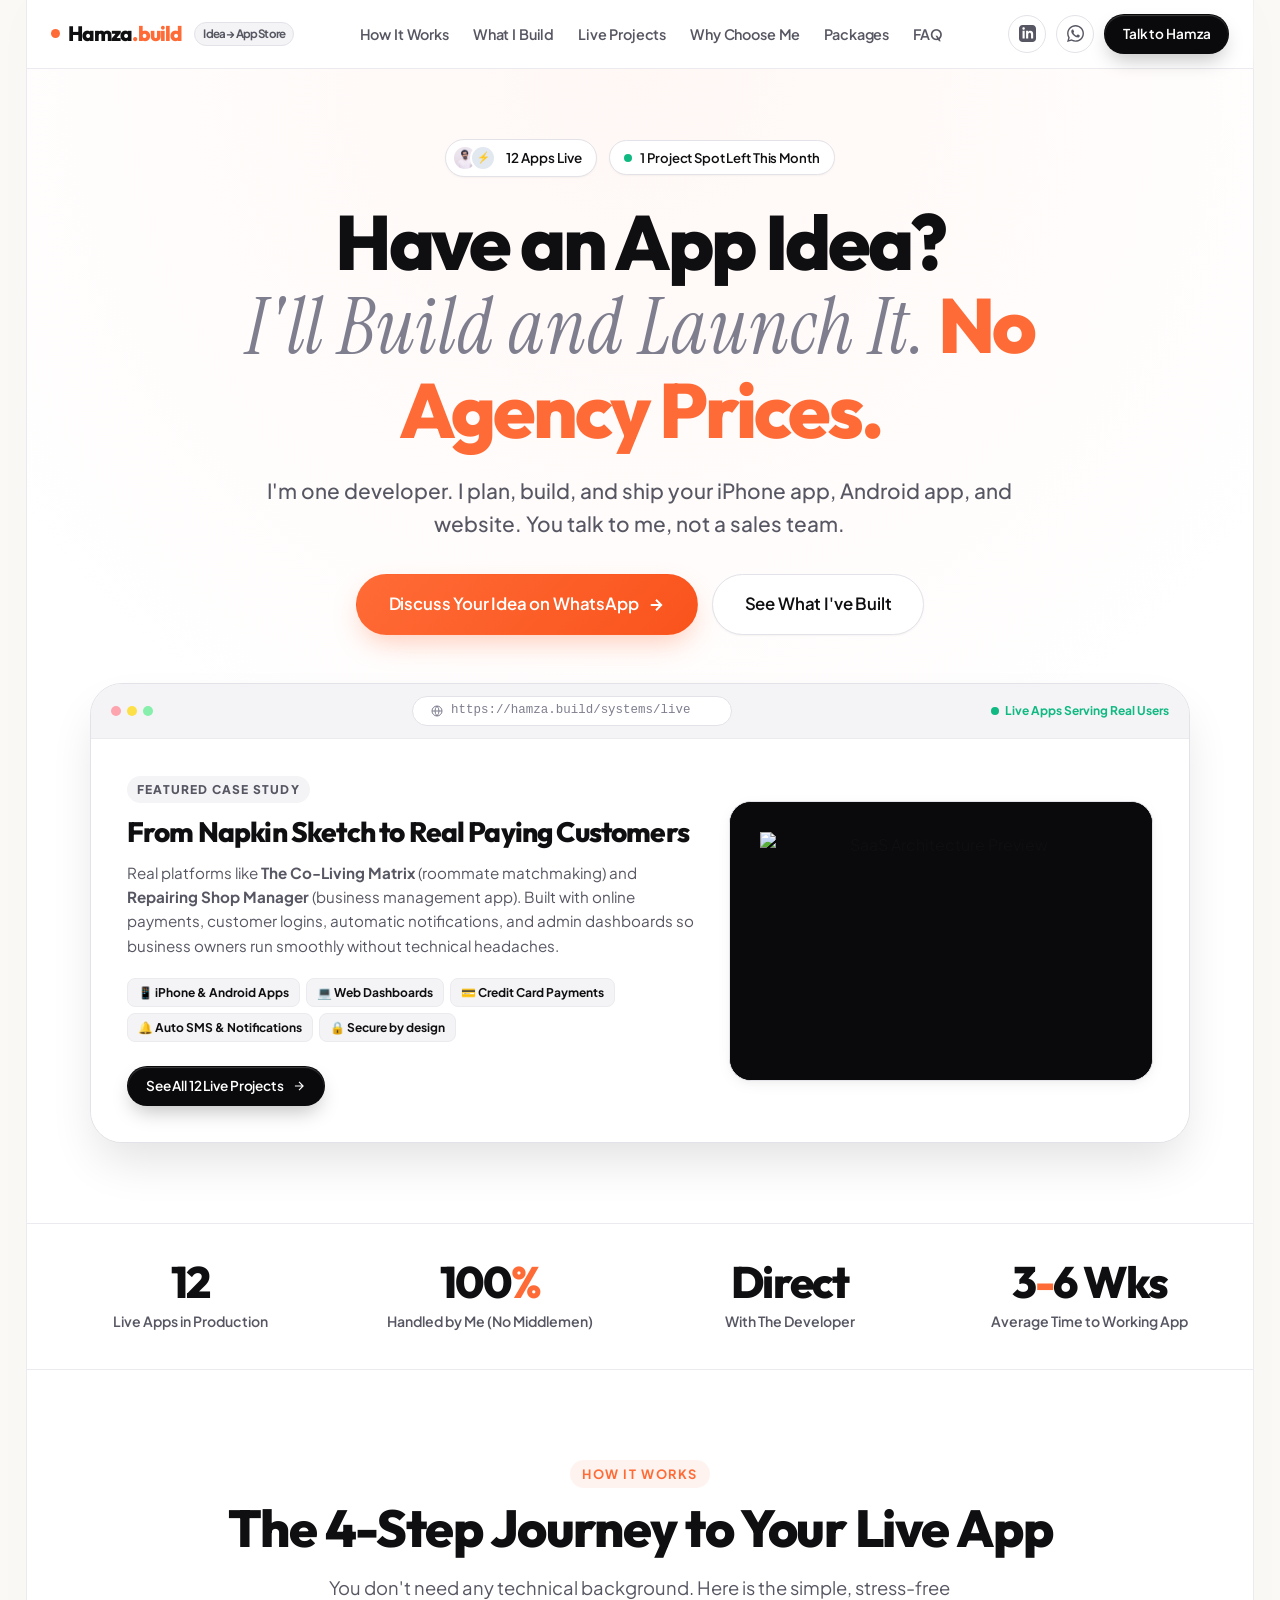
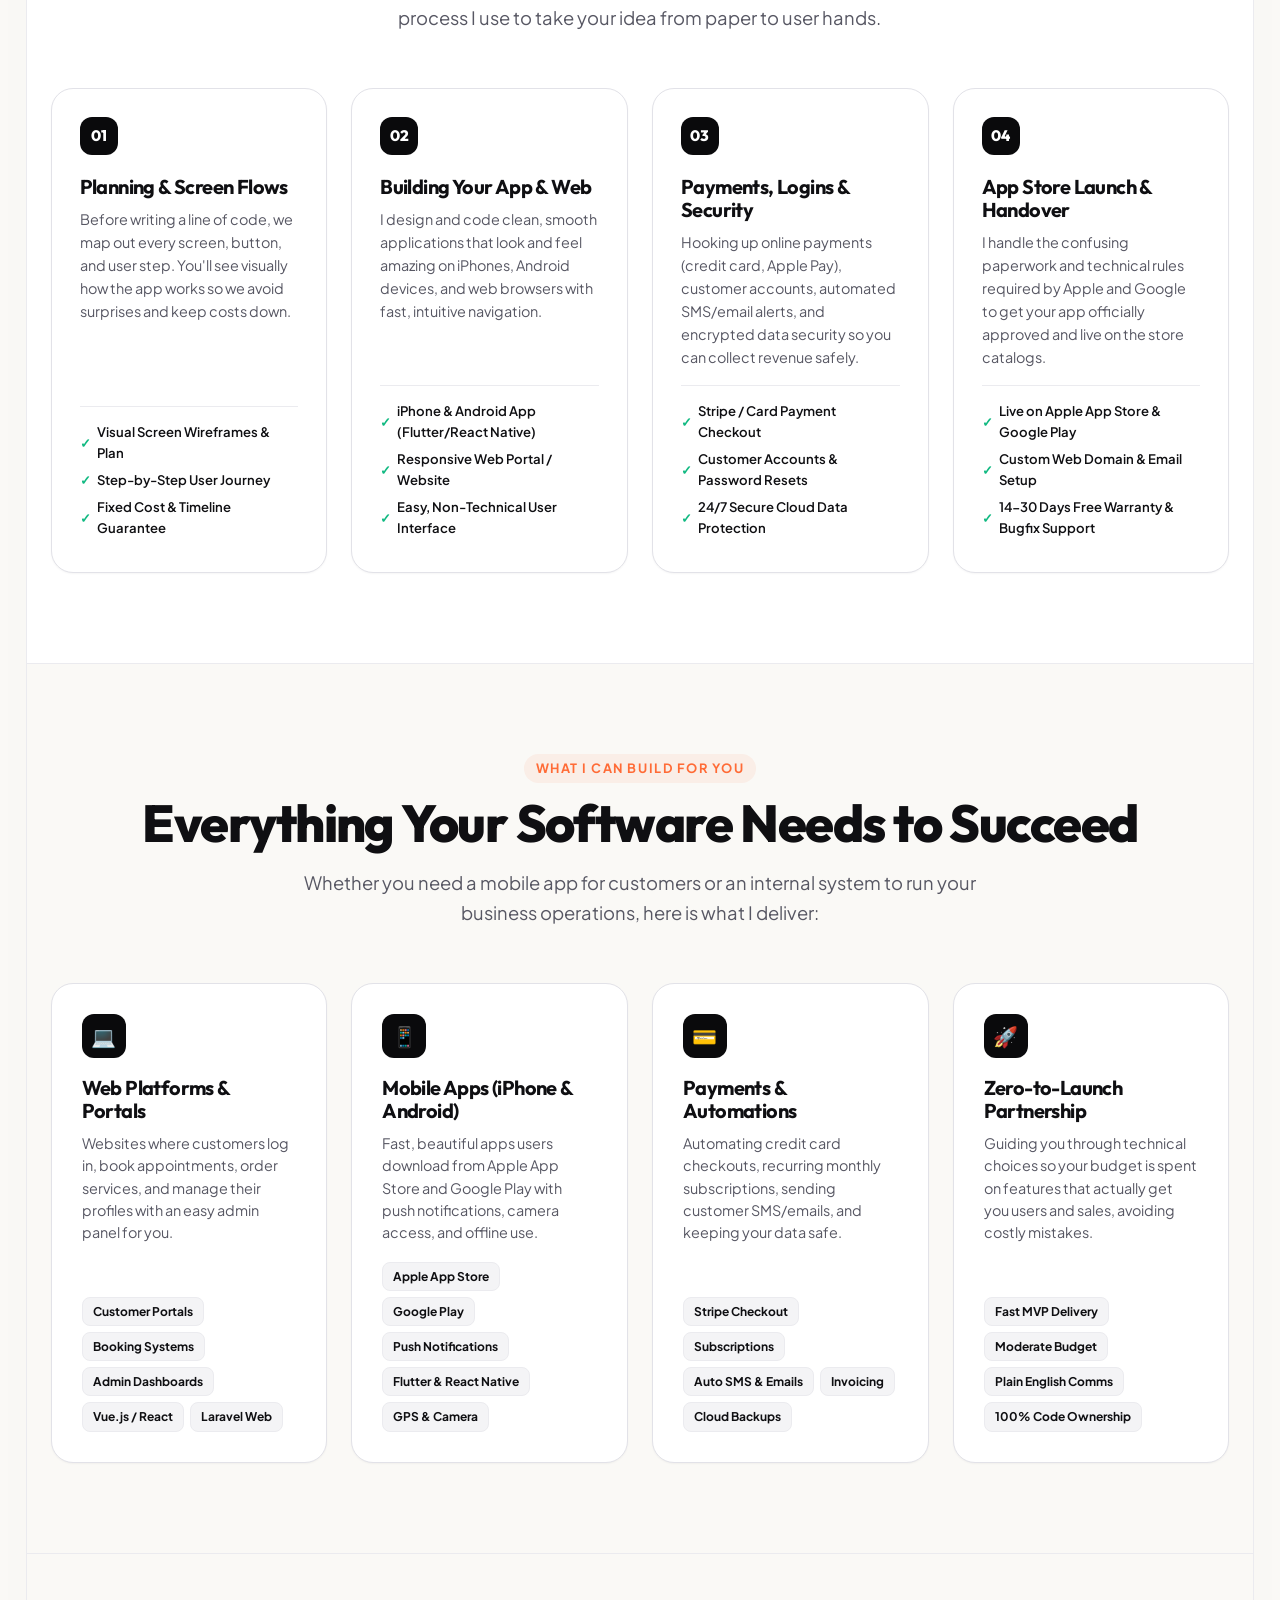
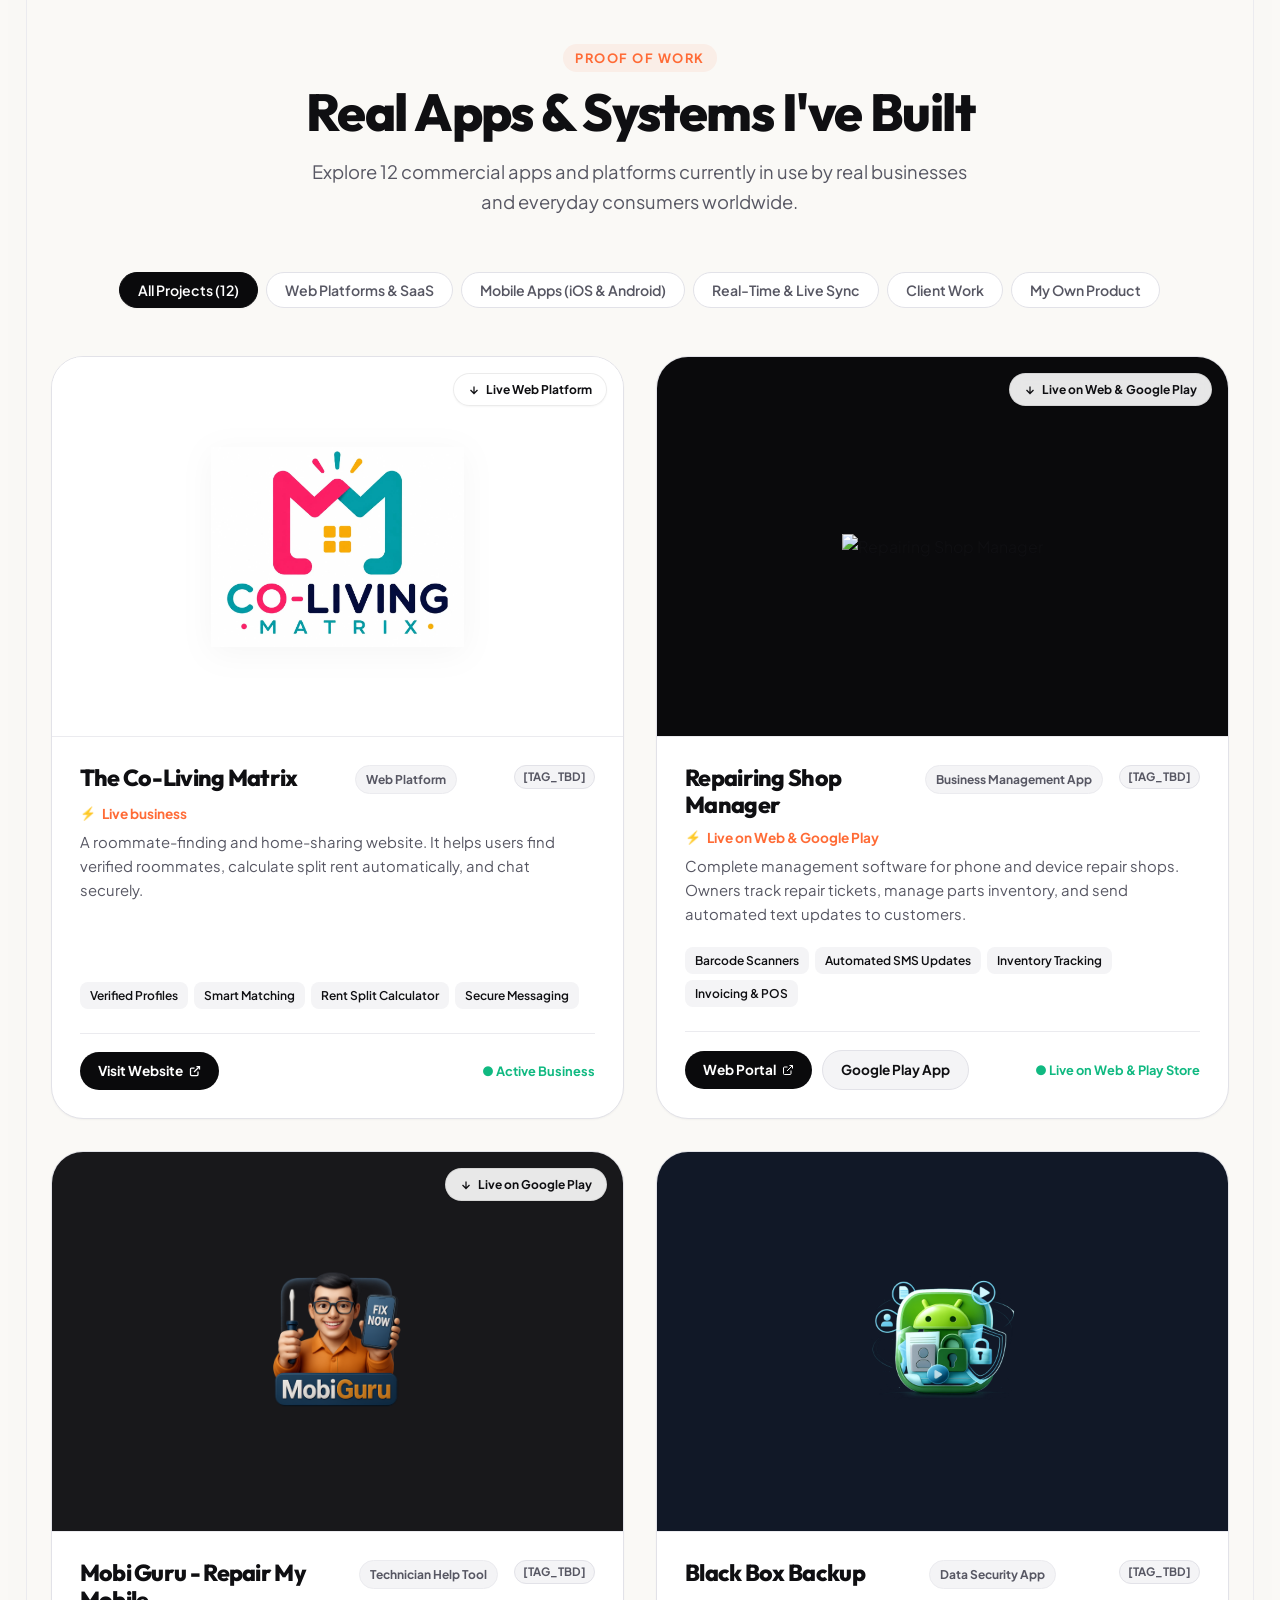
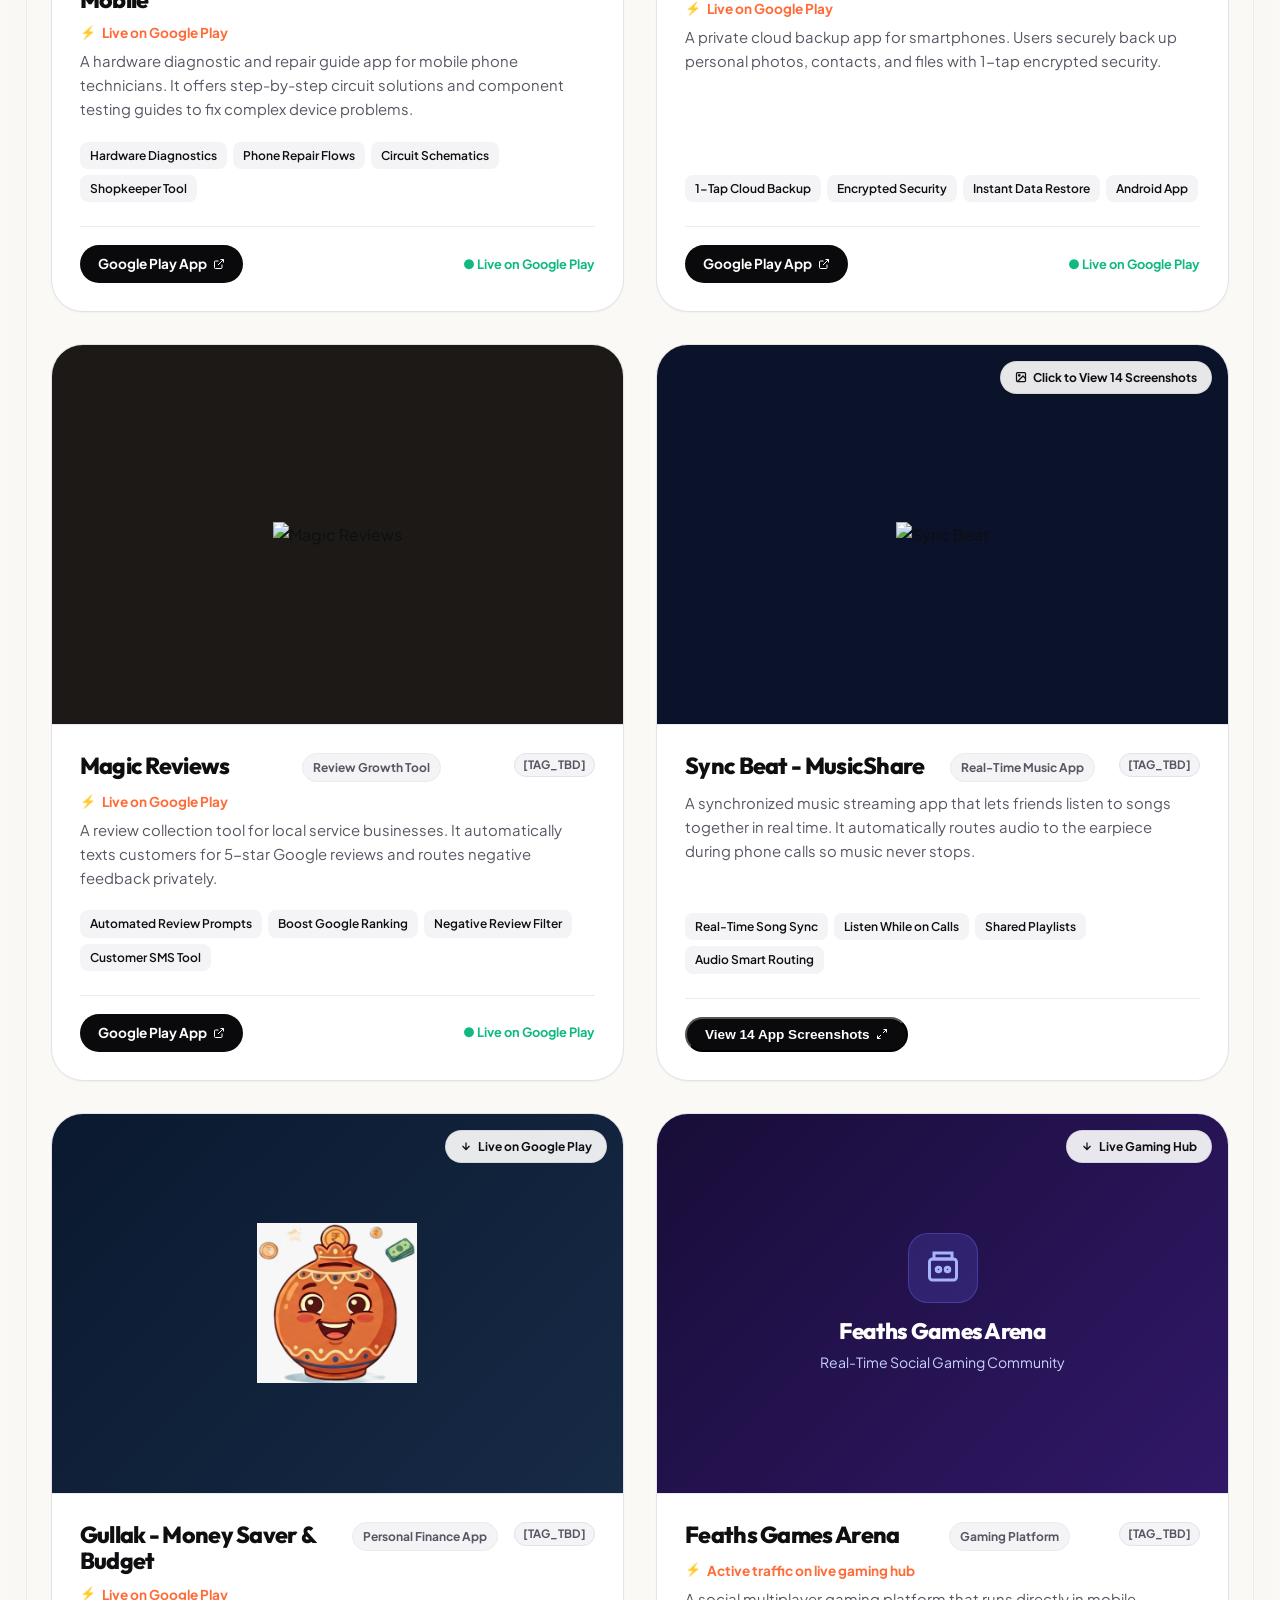
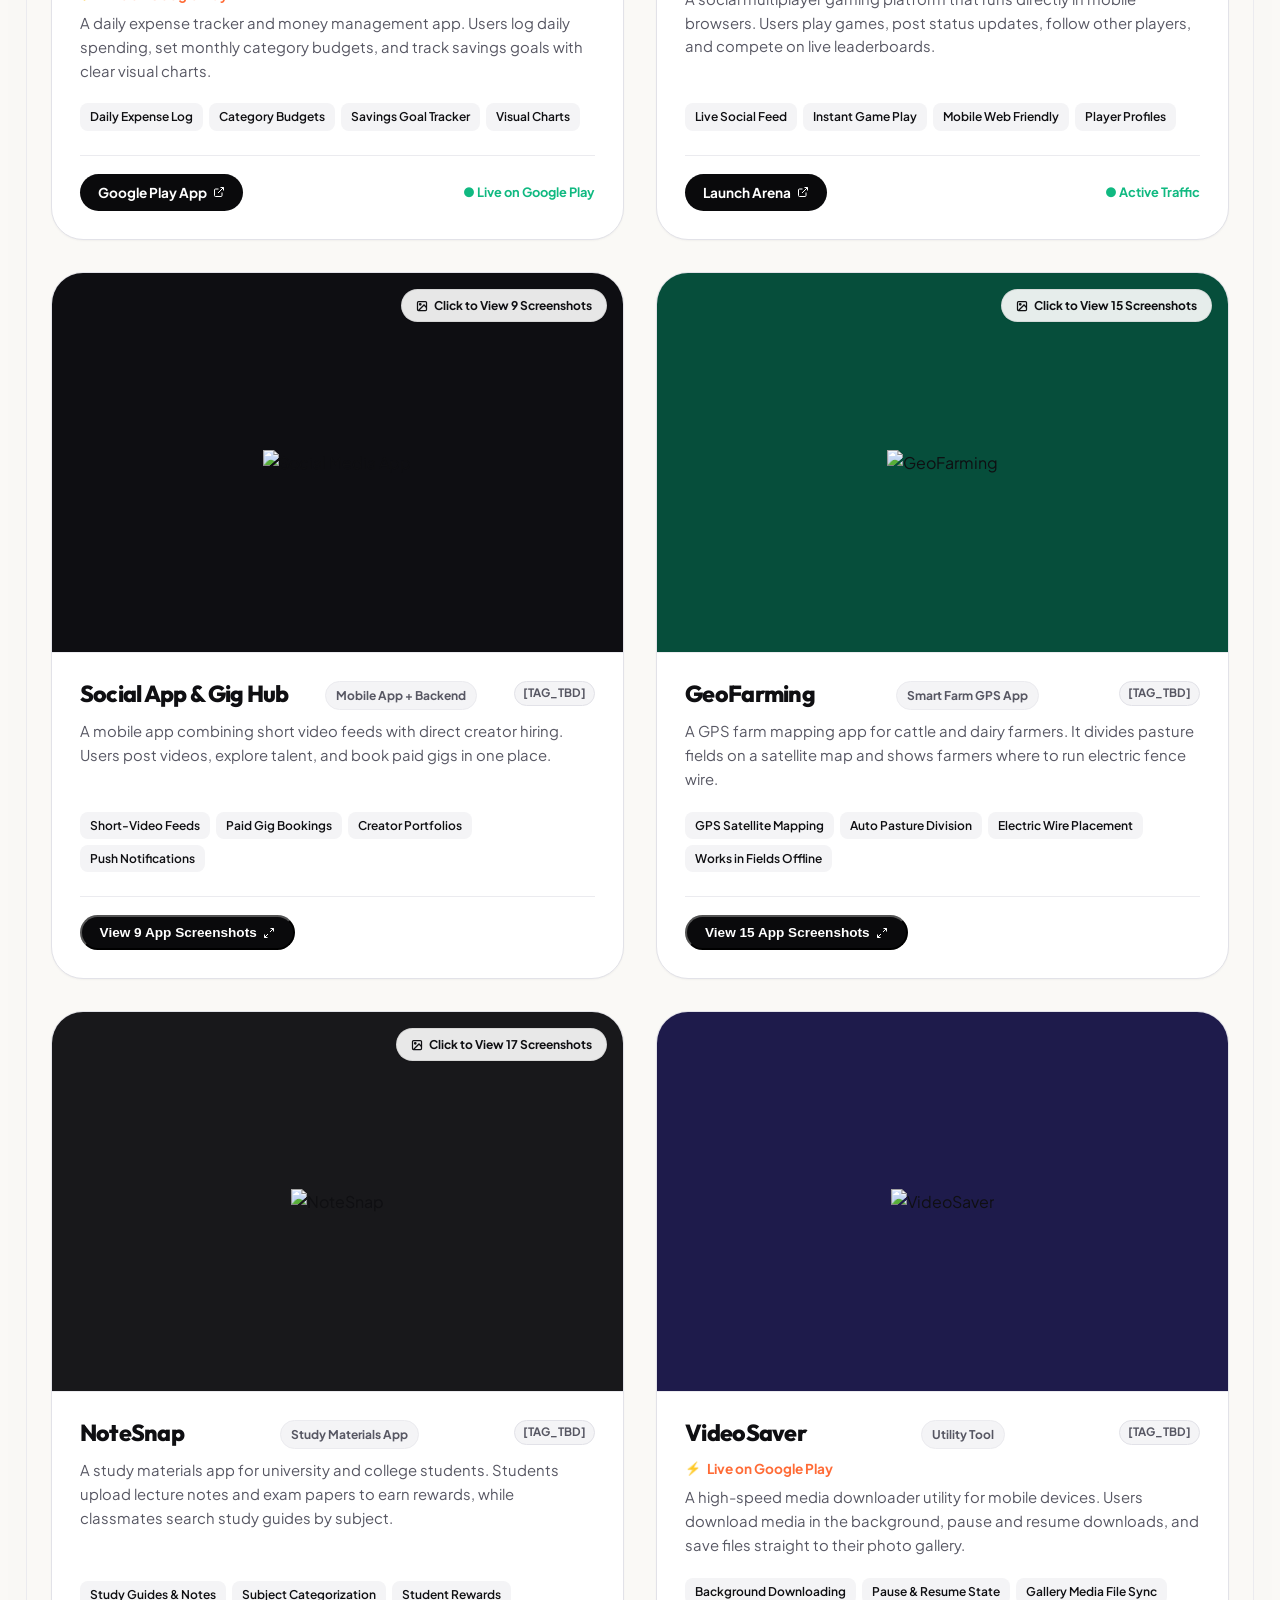
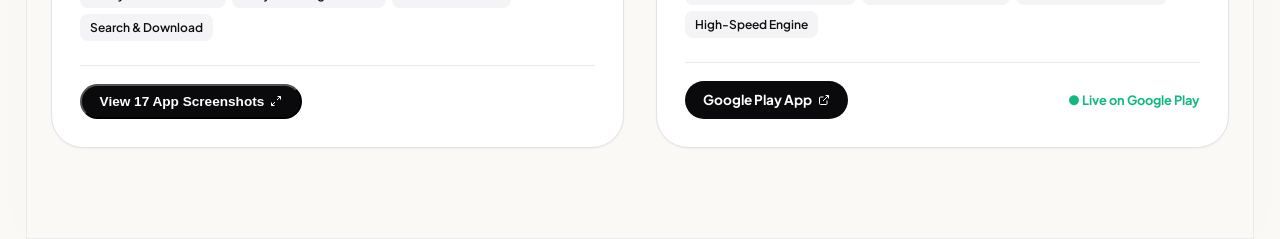
==== commit faa9b345: "Reorder projects with top Play Store apps at top and VideoSaver at the end" ====
--- a/index.html
+++ b/index.html
@@ -484,11 +484,203 @@
                 <a href="" target="_blank" rel="noopener noreferrer" class="btn-project btn-project-appstore" style="display: none;">
                   <span>App Store</span>
                 </a>
-              </div>
-            </div>
-          </div>
-
-          <!-- 3. Feaths Games / Arena Social -->
+                <span style="font-size: 0.8rem; font-weight: 700; color: var(--accent-green); margin-left: auto;">● Live on Web & Play Store</span>
+              </div>
+            </div>
+          </div>
+
+          <!-- 3. Mobi Guru - Repair My Mobile -->
+          <div class="project-card" data-category="mobile saas" data-origin="[TAG_TBD]">
+            <div class="project-viewport">
+              <div class="scroll-hint-pill">
+                <svg width="12" height="12" viewBox="0 0 24 24" fill="none" stroke="currentColor" stroke-width="2.5"><path d="M12 5v14M5 12l7 7 7-7"/></svg>
+                <span>Live on Google Play</span>
+              </div>
+              <div style="width: 100%; height: 100%; display: flex; align-items: center; justify-content: center; background: #18181B;">
+                <img src="apps/mobiguru_logo.png" alt="Mobi Guru - Repair My Mobile" style="max-height: 160px; width: auto; object-fit: contain;">
+              </div>
+            </div>
+            <div class="project-info-area">
+              <div class="project-header-row">
+                <h3 class="project-title">Mobi Guru - Repair My Mobile</h3>
+                <span class="project-category-badge">Technician Help Tool</span>
+                <span class="project-origin-tag">[TAG_TBD]</span>
+              </div>
+              <div class="project-result-line">Live on Google Play</div>
+              <p class="project-summary">
+                A hardware diagnostic and repair guide app for mobile phone technicians. It offers step-by-step circuit solutions and component testing guides to fix complex device problems.
+              </p>
+              <div class="project-tags-list">
+                <span class="project-tag">Hardware Diagnostics</span>
+                <span class="project-tag">Phone Repair Flows</span>
+                <span class="project-tag">Circuit Schematics</span>
+                <span class="project-tag">Shopkeeper Tool</span>
+              </div>
+              <div class="project-actions">
+                <a href="https://play.google.com/store/apps/details?id=com.mobiguru.solutions.android&hl=en" target="_blank" rel="noopener noreferrer" class="btn-project btn-project-live">
+                  <span>Google Play App</span>
+                  <svg width="12" height="12" viewBox="0 0 24 24" fill="none" stroke="currentColor" stroke-width="2"><path d="M18 13v6a2 2 0 0 1-2 2H5a2 2 0 0 1-2-2V8a2 2 0 0 1 2-2h6"/><polyline points="15 3 21 3 21 9"/><line x1="10" y1="14" x2="21" y2="3"/></svg>
+                </a>
+                <a href="" target="_blank" rel="noopener noreferrer" class="btn-project btn-project-appstore" style="display: none;">
+                  <span>App Store</span>
+                </a>
+                <span style="font-size: 0.8rem; font-weight: 700; color: var(--accent-green); margin-left: auto;">● Live on Google Play</span>
+              </div>
+            </div>
+          </div>
+
+          <!-- 4. Black Box Backup -->
+          <div class="project-card" data-category="mobile" data-origin="[TAG_TBD]">
+            <div class="project-viewport">
+              <div style="width: 100%; height: 100%; display: flex; align-items: center; justify-content: center; background: #111827;">
+                <img src="apps/blackboxlogo.webp" alt="Black Box Backup" style="max-height: 160px; width: auto; object-fit: contain;">
+              </div>
+            </div>
+            <div class="project-info-area">
+              <div class="project-header-row">
+                <h3 class="project-title">Black Box Backup</h3>
+                <span class="project-category-badge">Data Security App</span>
+                <span class="project-origin-tag">[TAG_TBD]</span>
+              </div>
+              <div class="project-result-line">Live on Google Play</div>
+              <p class="project-summary">
+                A private cloud backup app for smartphones. Users securely back up personal photos, contacts, and files with 1-tap encrypted security.
+              </p>
+              <div class="project-tags-list">
+                <span class="project-tag">1-Tap Cloud Backup</span>
+                <span class="project-tag">Encrypted Security</span>
+                <span class="project-tag">Instant Data Restore</span>
+                <span class="project-tag">Android App</span>
+              </div>
+              <div class="project-actions">
+                <a href="https://play.google.com/store/apps/details?id=com.blackbox.mobile" target="_blank" rel="noopener noreferrer" class="btn-project btn-project-live">
+                  <span>Google Play App</span>
+                  <svg width="12" height="12" viewBox="0 0 24 24" fill="none" stroke="currentColor" stroke-width="2"><path d="M18 13v6a2 2 0 0 1-2 2H5a2 2 0 0 1-2-2V8a2 2 0 0 1 2-2h6"/><polyline points="15 3 21 3 21 9"/><line x1="10" y1="14" x2="21" y2="3"/></svg>
+                </a>
+                <a href="" target="_blank" rel="noopener noreferrer" class="btn-project btn-project-appstore" style="display: none;">
+                  <span>App Store</span>
+                </a>
+                <span style="font-size: 0.8rem; font-weight: 700; color: var(--accent-green); margin-left: auto;">● Live on Google Play</span>
+              </div>
+            </div>
+          </div>
+
+          <!-- 5. Magic Reviews -->
+          <div class="project-card" data-category="saas mobile" data-origin="[TAG_TBD]">
+            <div class="project-viewport">
+              <div style="width: 100%; height: 100%; display: flex; align-items: center; justify-content: center; background: #1C1917;">
+                <img src="apps/magicreviews-logo.webp" alt="Magic Reviews" style="max-height: 160px; width: auto; object-fit: contain;">
+              </div>
+            </div>
+            <div class="project-info-area">
+              <div class="project-header-row">
+                <h3 class="project-title">Magic Reviews</h3>
+                <span class="project-category-badge">Review Growth Tool</span>
+                <span class="project-origin-tag">[TAG_TBD]</span>
+              </div>
+              <div class="project-result-line">Live on Google Play</div>
+              <p class="project-summary">
+                A review collection tool for local service businesses. It automatically texts customers for 5-star Google reviews and routes negative feedback privately.
+              </p>
+              <div class="project-tags-list">
+                <span class="project-tag">Automated Review Prompts</span>
+                <span class="project-tag">Boost Google Ranking</span>
+                <span class="project-tag">Negative Review Filter</span>
+                <span class="project-tag">Customer SMS Tool</span>
+              </div>
+              <div class="project-actions">
+                <a href="https://play.google.com/store/apps/details?id=com.business.magicreviews" target="_blank" rel="noopener noreferrer" class="btn-project btn-project-live">
+                  <span>Google Play App</span>
+                  <svg width="12" height="12" viewBox="0 0 24 24" fill="none" stroke="currentColor" stroke-width="2"><path d="M18 13v6a2 2 0 0 1-2 2H5a2 2 0 0 1-2-2V8a2 2 0 0 1 2-2h6"/><polyline points="15 3 21 3 21 9"/><line x1="10" y1="14" x2="21" y2="3"/></svg>
+                </a>
+                <a href="" target="_blank" rel="noopener noreferrer" class="btn-project btn-project-appstore" style="display: none;">
+                  <span>App Store</span>
+                </a>
+                <span style="font-size: 0.8rem; font-weight: 700; color: var(--accent-green); margin-left: auto;">● Live on Google Play</span>
+              </div>
+            </div>
+          </div>
+
+          <!-- 6. Sync Beat - MusicShare -->
+          <div class="project-card" data-category="mobile realtime" data-origin="[TAG_TBD]">
+            <div class="project-viewport" onclick="showModal('musicshare')">
+              <div class="scroll-hint-pill">
+                <svg width="12" height="12" viewBox="0 0 24 24" fill="none" stroke="currentColor" stroke-width="2.5"><rect x="3" y="3" width="18" height="18" rx="2"/><circle cx="8.5" cy="8.5" r="1.5"/><polyline points="21 15 16 10 5 21"/></svg>
+                <span>Click to View 14 Screenshots</span>
+              </div>
+              <div style="width: 100%; height: 100%; display: flex; align-items: center; justify-content: center; background: #0B132B;">
+                <img src="apps/musicshare_logo.webp" alt="Sync Beat" style="max-height: 160px; width: auto; object-fit: contain;">
+              </div>
+            </div>
+            <div class="project-info-area">
+              <div class="project-header-row">
+                <h3 class="project-title">Sync Beat - MusicShare</h3>
+                <span class="project-category-badge">Real-Time Music App</span>
+                <span class="project-origin-tag">[TAG_TBD]</span>
+              </div>
+              <div class="project-result-line">[RESULT_TBD]</div>
+              <p class="project-summary">
+                A synchronized music streaming app that lets friends listen to songs together in real time. It automatically routes audio to the earpiece during phone calls so music never stops.
+              </p>
+              <div class="project-tags-list">
+                <span class="project-tag">Real-Time Song Sync</span>
+                <span class="project-tag">Listen While on Calls</span>
+                <span class="project-tag">Shared Playlists</span>
+                <span class="project-tag">Audio Smart Routing</span>
+              </div>
+              <div class="project-actions">
+                <button onclick="showModal('musicshare')" class="btn-project btn-project-live">
+                  <span>View 14 App Screenshots</span>
+                  <svg width="12" height="12" viewBox="0 0 24 24" fill="none" stroke="currentColor" stroke-width="2"><path d="M15 3h6v6M9 21H3v-6M21 3l-7 7M3 21l7-7"/></svg>
+                </button>
+                <a href="" target="_blank" rel="noopener noreferrer" class="btn-project btn-project-appstore" style="display: none;">
+                  <span>App Store</span>
+                </a>
+              </div>
+            </div>
+          </div>
+
+          <!-- 7. Gullak - Money Saver & Budget -->
+          <div class="project-card" data-category="mobile" data-origin="[TAG_TBD]">
+            <div class="project-viewport">
+              <div class="scroll-hint-pill">
+                <svg width="12" height="12" viewBox="0 0 24 24" fill="none" stroke="currentColor" stroke-width="2.5"><path d="M12 5v14M5 12l7 7 7-7"/></svg>
+                <span>Live on Google Play</span>
+              </div>
+              <div style="width: 100%; height: 100%; display: flex; align-items: center; justify-content: center; background: linear-gradient(135deg, #0A192F 0%, #172A46 100%);">
+                <img src="apps/gullak_logo.png" alt="Gullak Money Saver" style="max-height: 160px; width: auto; object-fit: contain;">
+              </div>
+            </div>
+            <div class="project-info-area">
+              <div class="project-header-row">
+                <h3 class="project-title">Gullak - Money Saver & Budget</h3>
+                <span class="project-category-badge">Personal Finance App</span>
+                <span class="project-origin-tag">[TAG_TBD]</span>
+              </div>
+              <div class="project-result-line">Live on Google Play</div>
+              <p class="project-summary">
+                A daily expense tracker and money management app. Users log daily spending, set monthly category budgets, and track savings goals with clear visual charts.
+              </p>
+              <div class="project-tags-list">
+                <span class="project-tag">Daily Expense Log</span>
+                <span class="project-tag">Category Budgets</span>
+                <span class="project-tag">Savings Goal Tracker</span>
+                <span class="project-tag">Visual Charts</span>
+              </div>
+              <div class="project-actions">
+                <a href="https://play.google.com/store/apps/details?id=com.wallet.budget.expense.tracker.gullak&hl=en" target="_blank" rel="noopener noreferrer" class="btn-project btn-project-live">
+                  <span>Google Play App</span>
+                  <svg width="12" height="12" viewBox="0 0 24 24" fill="none" stroke="currentColor" stroke-width="2"><path d="M18 13v6a2 2 0 0 1-2 2H5a2 2 0 0 1-2-2V8a2 2 0 0 1 2-2h6"/><polyline points="15 3 21 3 21 9"/><line x1="10" y1="14" x2="21" y2="3"/></svg>
+                </a>
+                <a href="" target="_blank" rel="noopener noreferrer" class="btn-project btn-project-appstore" style="display: none;">
+                  <span>App Store</span>
+                </a>
+                <span style="font-size: 0.8rem; font-weight: 700; color: var(--accent-green); margin-left: auto;">● Live on Google Play</span>
+              </div>
+            </div>
+          </div>
+
+          <!-- 8. Feaths Games Arena -->
           <div class="project-card" data-category="saas realtime" data-origin="[TAG_TBD]">
             <div class="project-viewport">
               <div class="scroll-hint-pill">
@@ -534,7 +726,7 @@
             </div>
           </div>
 
-          <!-- 4. Social App & Gig Marketplace -->
+          <!-- 9. Social App & Gig Hub -->
           <div class="project-card" data-category="saas mobile realtime" data-origin="[TAG_TBD]">
             <div class="project-viewport" onclick="showModal('socialapp')">
               <div class="scroll-hint-pill">
@@ -573,118 +765,7 @@
             </div>
           </div>
 
-          <!-- 5. Black Box Backup -->
-          <div class="project-card" data-category="mobile" data-origin="[TAG_TBD]">
-            <div class="project-viewport">
-              <div style="width: 100%; height: 100%; display: flex; align-items: center; justify-content: center; background: #111827;">
-                <img src="apps/blackboxlogo.webp" alt="Black Box Backup" style="max-height: 160px; width: auto; object-fit: contain;">
-              </div>
-            </div>
-            <div class="project-info-area">
-              <div class="project-header-row">
-                <h3 class="project-title">Black Box Backup</h3>
-                <span class="project-category-badge">Data Security App</span>
-                <span class="project-origin-tag">[TAG_TBD]</span>
-              </div>
-              <div class="project-result-line">Live on Google Play</div>
-              <p class="project-summary">
-                A private cloud backup app for smartphones. Users securely back up personal photos, contacts, and files with 1-tap encrypted security.
-              </p>
-              <div class="project-tags-list">
-                <span class="project-tag">1-Tap Cloud Backup</span>
-                <span class="project-tag">Encrypted Security</span>
-                <span class="project-tag">Instant Data Restore</span>
-                <span class="project-tag">Android App</span>
-              </div>
-              <div class="project-actions">
-                <a href="https://play.google.com/store/apps/details?id=com.blackbox.mobile" target="_blank" rel="noopener noreferrer" class="btn-project btn-project-live">
-                  <span>Google Play App</span>
-                  <svg width="12" height="12" viewBox="0 0 24 24" fill="none" stroke="currentColor" stroke-width="2"><path d="M18 13v6a2 2 0 0 1-2 2H5a2 2 0 0 1-2-2V8a2 2 0 0 1 2-2h6"/><polyline points="15 3 21 3 21 9"/><line x1="10" y1="14" x2="21" y2="3"/></svg>
-                </a>
-                <a href="" target="_blank" rel="noopener noreferrer" class="btn-project btn-project-appstore" style="display: none;">
-                  <span>App Store</span>
-                </a>
-                <span style="font-size: 0.8rem; font-weight: 700; color: var(--text-light); margin-left: auto;">Published on Play Store</span>
-              </div>
-            </div>
-          </div>
-
-          <!-- 6. Sync Beat - MusicShare -->
-          <div class="project-card" data-category="mobile realtime" data-origin="[TAG_TBD]">
-            <div class="project-viewport" onclick="showModal('musicshare')">
-              <div class="scroll-hint-pill">
-                <svg width="12" height="12" viewBox="0 0 24 24" fill="none" stroke="currentColor" stroke-width="2.5"><rect x="3" y="3" width="18" height="18" rx="2"/><circle cx="8.5" cy="8.5" r="1.5"/><polyline points="21 15 16 10 5 21"/></svg>
-                <span>Click to View 14 Screenshots</span>
-              </div>
-              <div style="width: 100%; height: 100%; display: flex; align-items: center; justify-content: center; background: #0B132B;">
-                <img src="apps/musicshare_logo.webp" alt="Sync Beat" style="max-height: 160px; width: auto; object-fit: contain;">
-              </div>
-            </div>
-            <div class="project-info-area">
-              <div class="project-header-row">
-                <h3 class="project-title">Sync Beat - MusicShare</h3>
-                <span class="project-category-badge">Real-Time Music App</span>
-                <span class="project-origin-tag">[TAG_TBD]</span>
-              </div>
-              <div class="project-result-line">[RESULT_TBD]</div>
-              <p class="project-summary">
-                A synchronized music streaming app that lets friends listen to songs together in real time. It automatically routes audio to the earpiece during phone calls so music never stops.
-              </p>
-              <div class="project-tags-list">
-                <span class="project-tag">Real-Time Song Sync</span>
-                <span class="project-tag">Listen While on Calls</span>
-                <span class="project-tag">Shared Playlists</span>
-                <span class="project-tag">Audio Smart Routing</span>
-              </div>
-              <div class="project-actions">
-                <button onclick="showModal('musicshare')" class="btn-project btn-project-live">
-                  <span>View 14 App Screenshots</span>
-                  <svg width="12" height="12" viewBox="0 0 24 24" fill="none" stroke="currentColor" stroke-width="2"><path d="M15 3h6v6M9 21H3v-6M21 3l-7 7M3 21l7-7"/></svg>
-                </button>
-                <a href="" target="_blank" rel="noopener noreferrer" class="btn-project btn-project-appstore" style="display: none;">
-                  <span>App Store</span>
-                </a>
-              </div>
-            </div>
-          </div>
-
-          <!-- 7. Magic Reviews -->
-          <div class="project-card" data-category="saas mobile" data-origin="[TAG_TBD]">
-            <div class="project-viewport">
-              <div style="width: 100%; height: 100%; display: flex; align-items: center; justify-content: center; background: #1C1917;">
-                <img src="apps/magicreviews-logo.webp" alt="Magic Reviews" style="max-height: 160px; width: auto; object-fit: contain;">
-              </div>
-            </div>
-            <div class="project-info-area">
-              <div class="project-header-row">
-                <h3 class="project-title">Magic Reviews</h3>
-                <span class="project-category-badge">Review Growth Tool</span>
-                <span class="project-origin-tag">[TAG_TBD]</span>
-              </div>
-              <div class="project-result-line">Live on Google Play</div>
-              <p class="project-summary">
-                A review collection tool for local service businesses. It automatically texts customers for 5-star Google reviews and routes negative feedback privately.
-              </p>
-              <div class="project-tags-list">
-                <span class="project-tag">Automated Review Prompts</span>
-                <span class="project-tag">Boost Google Ranking</span>
-                <span class="project-tag">Negative Review Filter</span>
-                <span class="project-tag">Customer SMS Tool</span>
-              </div>
-              <div class="project-actions">
-                <a href="https://play.google.com/store/apps/details?id=com.business.magicreviews" target="_blank" rel="noopener noreferrer" class="btn-project btn-project-live">
-                  <span>Google Play App</span>
-                  <svg width="12" height="12" viewBox="0 0 24 24" fill="none" stroke="currentColor" stroke-width="2"><path d="M18 13v6a2 2 0 0 1-2 2H5a2 2 0 0 1-2-2V8a2 2 0 0 1 2-2h6"/><polyline points="15 3 21 3 21 9"/><line x1="10" y1="14" x2="21" y2="3"/></svg>
-                </a>
-                <a href="" target="_blank" rel="noopener noreferrer" class="btn-project btn-project-appstore" style="display: none;">
-                  <span>App Store</span>
-                </a>
-                <span style="font-size: 0.8rem; font-weight: 700; color: var(--text-light); margin-left: auto;">Published on Play Store</span>
-              </div>
-            </div>
-          </div>
-
-          <!-- 8. GeoFarming -->
+          <!-- 10. GeoFarming -->
           <div class="project-card" data-category="mobile realtime" data-origin="[TAG_TBD]">
             <div class="project-viewport" onclick="showModal('geofarming')">
               <div class="scroll-hint-pill">
@@ -723,43 +804,7 @@
             </div>
           </div>
 
-          <!-- 9. VideoSaver -->
-          <div class="project-card" data-category="mobile" data-origin="[TAG_TBD]">
-            <div class="project-viewport">
-              <div style="width: 100%; height: 100%; display: flex; align-items: center; justify-content: center; background: #1E1B4B;">
-                <img src="apps/videosaver_logo.webp" alt="VideoSaver" style="max-height: 160px; width: auto; object-fit: contain;">
-              </div>
-            </div>
-            <div class="project-info-area">
-              <div class="project-header-row">
-                <h3 class="project-title">VideoSaver</h3>
-                <span class="project-category-badge">High-Speed Downloader</span>
-                <span class="project-origin-tag">[TAG_TBD]</span>
-              </div>
-              <div class="project-result-line">50,000+ downloads on Google Play</div>
-              <p class="project-summary">
-                A high-speed media downloader utility for mobile devices. Users download media in the background, pause and resume downloads, and save files straight to their photo gallery.
-              </p>
-              <div class="project-tags-list">
-                <span class="project-tag">Background Downloading</span>
-                <span class="project-tag">Pause & Resume State</span>
-                <span class="project-tag">Gallery Media File Sync</span>
-                <span class="project-tag">High-Speed Engine</span>
-              </div>
-              <div class="project-actions">
-                <a href="https://play.google.com/store/apps/details?id=video.download.downloader.snap.tubex&hl=en" target="_blank" rel="noopener noreferrer" class="btn-project btn-project-live">
-                  <span>Google Play App</span>
-                  <svg width="12" height="12" viewBox="0 0 24 24" fill="none" stroke="currentColor" stroke-width="2"><path d="M18 13v6a2 2 0 0 1-2 2H5a2 2 0 0 1-2-2V8a2 2 0 0 1 2-2h6"/><polyline points="15 3 21 3 21 9"/><line x1="10" y1="14" x2="21" y2="3"/></svg>
-                </a>
-                <a href="" target="_blank" rel="noopener noreferrer" class="btn-project btn-project-appstore" style="display: none;">
-                  <span>App Store</span>
-                </a>
-                <span style="font-size: 0.8rem; font-weight: 700; color: var(--text-light); margin-left: auto;">50,000+ Downloads</span>
-              </div>
-            </div>
-          </div>
-
-          <!-- 10. NoteSnap -->
+          <!-- 11. NoteSnap -->
           <div class="project-card" data-category="mobile" data-origin="[TAG_TBD]">
             <div class="project-viewport" onclick="showModal('notessnap')">
               <div class="scroll-hint-pill">
@@ -798,75 +843,31 @@
             </div>
           </div>
 
-          <!-- 11. Gullak - Money Saver & Expense Tracker -->
+          <!-- 12. VideoSaver -->
           <div class="project-card" data-category="mobile" data-origin="[TAG_TBD]">
             <div class="project-viewport">
-              <div class="scroll-hint-pill">
-                <svg width="12" height="12" viewBox="0 0 24 24" fill="none" stroke="currentColor" stroke-width="2.5"><path d="M12 5v14M5 12l7 7 7-7"/></svg>
-                <span>Live on Google Play</span>
-              </div>
-              <div style="width: 100%; height: 100%; display: flex; align-items: center; justify-content: center; background: linear-gradient(135deg, #0A192F 0%, #172A46 100%);">
-                <img src="apps/gullak_logo.png" alt="Gullak Money Saver" style="max-height: 160px; width: auto; object-fit: contain;">
+              <div style="width: 100%; height: 100%; display: flex; align-items: center; justify-content: center; background: #1E1B4B;">
+                <img src="apps/videosaver_logo.webp" alt="VideoSaver" style="max-height: 160px; width: auto; object-fit: contain;">
               </div>
             </div>
             <div class="project-info-area">
               <div class="project-header-row">
-                <h3 class="project-title">Gullak - Money Saver & Budget</h3>
-                <span class="project-category-badge">Personal Finance App</span>
+                <h3 class="project-title">VideoSaver</h3>
+                <span class="project-category-badge">Utility Tool</span>
                 <span class="project-origin-tag">[TAG_TBD]</span>
               </div>
               <div class="project-result-line">Live on Google Play</div>
               <p class="project-summary">
-                A daily expense tracker and money management app. Users log daily spending, set monthly category budgets, and track savings goals with clear visual charts.
+                A high-speed media downloader utility for mobile devices. Users download media in the background, pause and resume downloads, and save files straight to their photo gallery.
               </p>
               <div class="project-tags-list">
-                <span class="project-tag">Daily Expense Log</span>
-                <span class="project-tag">Category Budgets</span>
-                <span class="project-tag">Savings Goal Tracker</span>
-                <span class="project-tag">Visual Charts</span>
+                <span class="project-tag">Background Downloading</span>
+                <span class="project-tag">Pause & Resume State</span>
+                <span class="project-tag">Gallery Media File Sync</span>
+                <span class="project-tag">High-Speed Engine</span>
               </div>
               <div class="project-actions">
-                <a href="https://play.google.com/store/apps/details?id=com.wallet.budget.expense.tracker.gullak&hl=en" target="_blank" rel="noopener noreferrer" class="btn-project btn-project-live">
-                  <span>Google Play App</span>
-                  <svg width="12" height="12" viewBox="0 0 24 24" fill="none" stroke="currentColor" stroke-width="2"><path d="M18 13v6a2 2 0 0 1-2 2H5a2 2 0 0 1-2-2V8a2 2 0 0 1 2-2h6"/><polyline points="15 3 21 3 21 9"/><line x1="10" y1="14" x2="21" y2="3"/></svg>
-                </a>
-                <a href="" target="_blank" rel="noopener noreferrer" class="btn-project btn-project-appstore" style="display: none;">
-                  <span>App Store</span>
-                </a>
-                <span style="font-size: 0.8rem; font-weight: 700; color: var(--accent-green); margin-left: auto;">● Live on Google Play</span>
-              </div>
-            </div>
-          </div>
-
-          <!-- 12. Mobi Guru - Repair My Mobile -->
-          <div class="project-card" data-category="mobile saas" data-origin="[TAG_TBD]">
-            <div class="project-viewport">
-              <div class="scroll-hint-pill">
-                <svg width="12" height="12" viewBox="0 0 24 24" fill="none" stroke="currentColor" stroke-width="2.5"><path d="M12 5v14M5 12l7 7 7-7"/></svg>
-                <span>Live on Google Play</span>
-              </div>
-              <div style="width: 100%; height: 100%; display: flex; align-items: center; justify-content: center; background: #18181B;">
-                <img src="apps/mobiguru_logo.png" alt="Mobi Guru - Repair My Mobile" style="max-height: 160px; width: auto; object-fit: contain;">
-              </div>
-            </div>
-            <div class="project-info-area">
-              <div class="project-header-row">
-                <h3 class="project-title">Mobi Guru - Repair My Mobile</h3>
-                <span class="project-category-badge">Technician Help Tool</span>
-                <span class="project-origin-tag">[TAG_TBD]</span>
-              </div>
-              <div class="project-result-line">Live on Google Play</div>
-              <p class="project-summary">
-                A hardware diagnostic and repair guide app for mobile phone technicians. It offers step-by-step circuit solutions and component testing guides to fix complex device problems.
-              </p>
-              <div class="project-tags-list">
-                <span class="project-tag">Hardware Diagnostics</span>
-                <span class="project-tag">Phone Repair Flows</span>
-                <span class="project-tag">Circuit Schematics</span>
-                <span class="project-tag">Shopkeeper Tool</span>
-              </div>
-              <div class="project-actions">
-                <a href="https://play.google.com/store/apps/details?id=com.mobiguru.solutions.android&hl=en" target="_blank" rel="noopener noreferrer" class="btn-project btn-project-live">
+                <a href="https://play.google.com/store/apps/details?id=video.download.downloader.snap.tubex&hl=en" target="_blank" rel="noopener noreferrer" class="btn-project btn-project-live">
                   <span>Google Play App</span>
                   <svg width="12" height="12" viewBox="0 0 24 24" fill="none" stroke="currentColor" stroke-width="2"><path d="M18 13v6a2 2 0 0 1-2 2H5a2 2 0 0 1-2-2V8a2 2 0 0 1 2-2h6"/><polyline points="15 3 21 3 21 9"/><line x1="10" y1="14" x2="21" y2="3"/></svg>
                 </a>
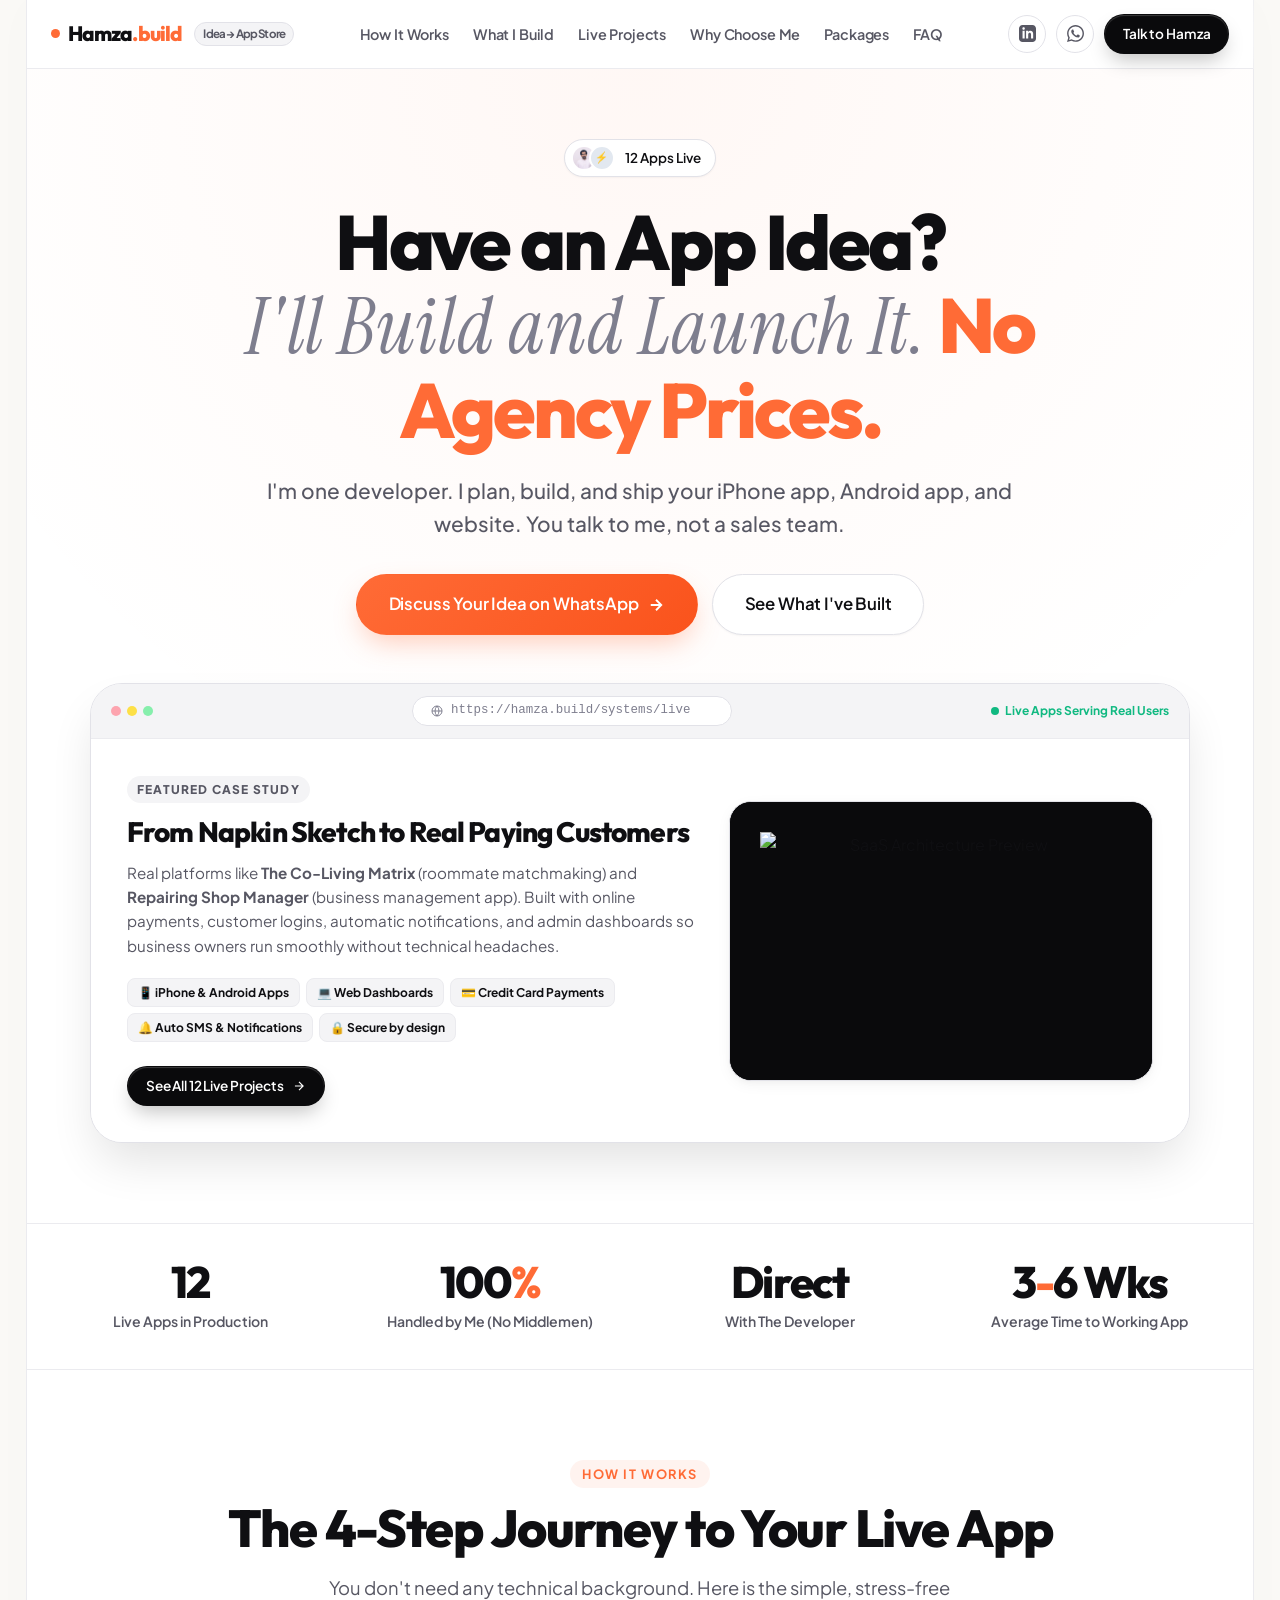
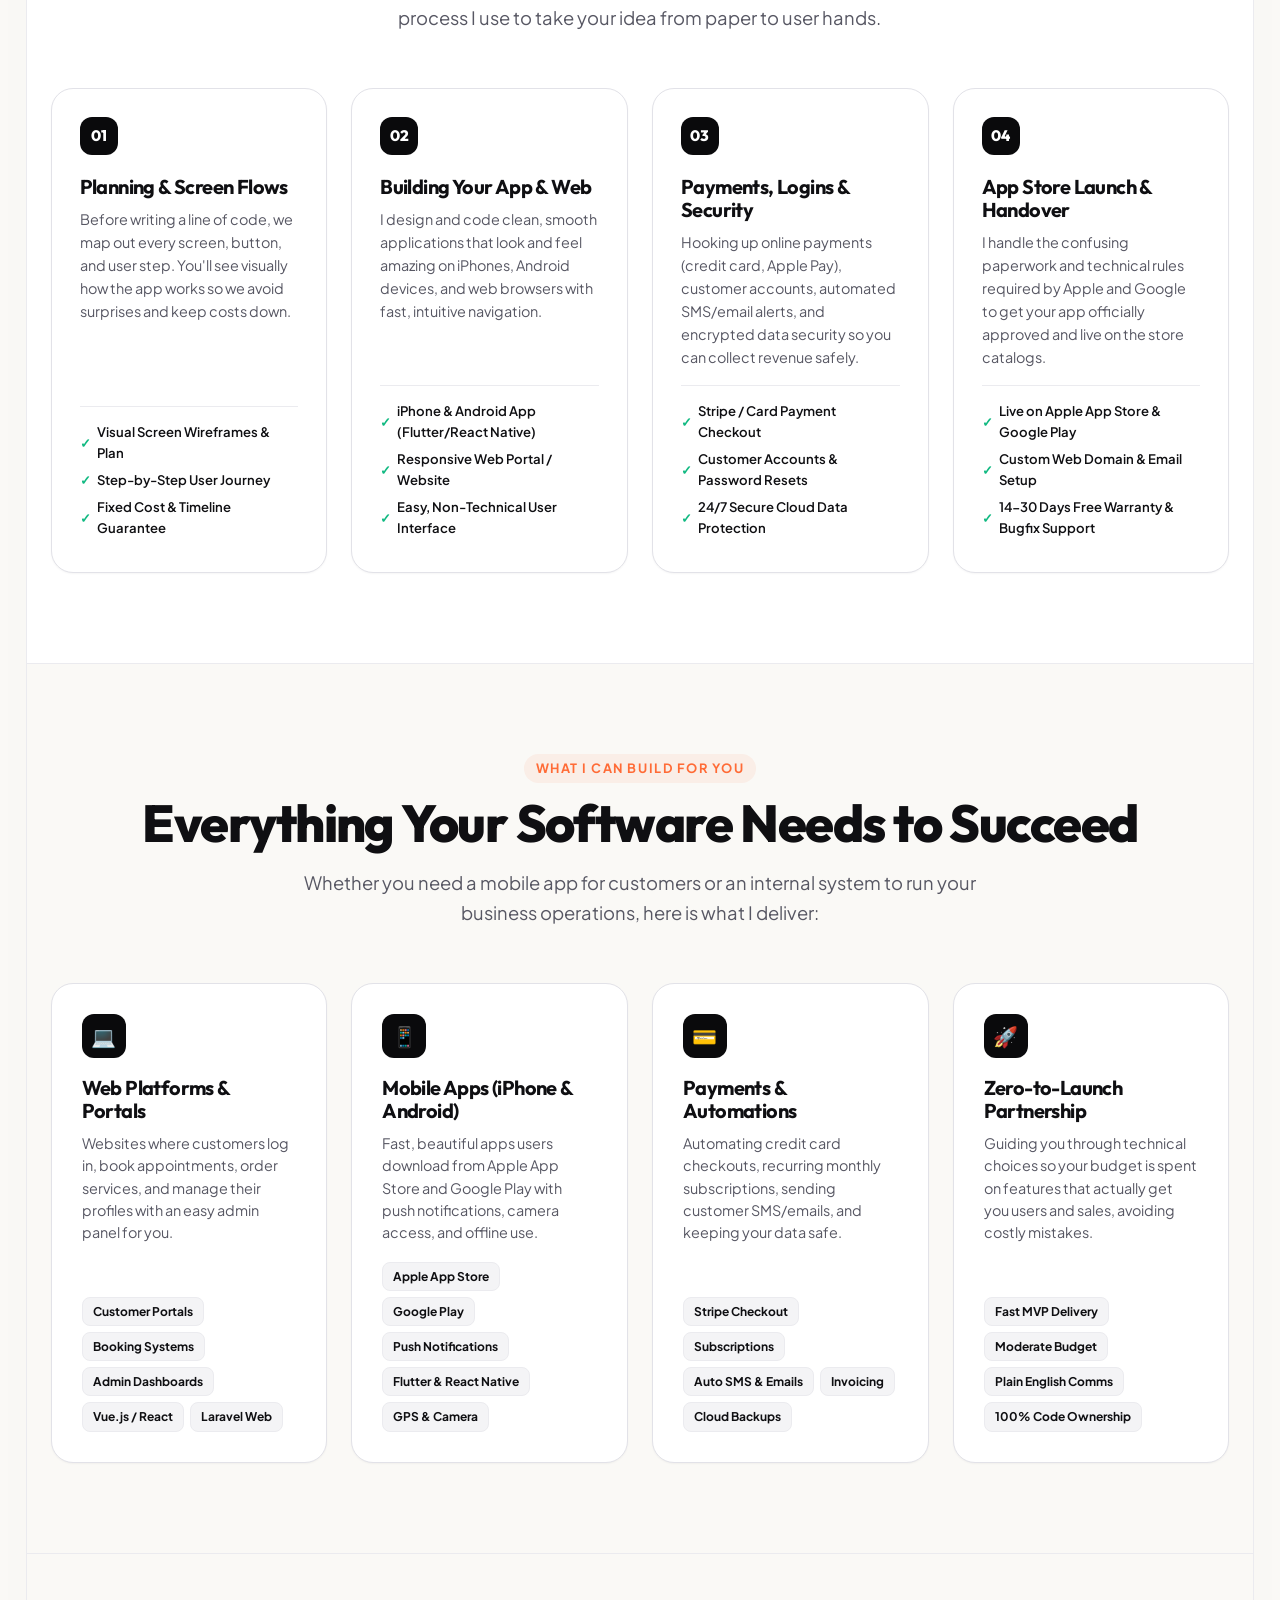
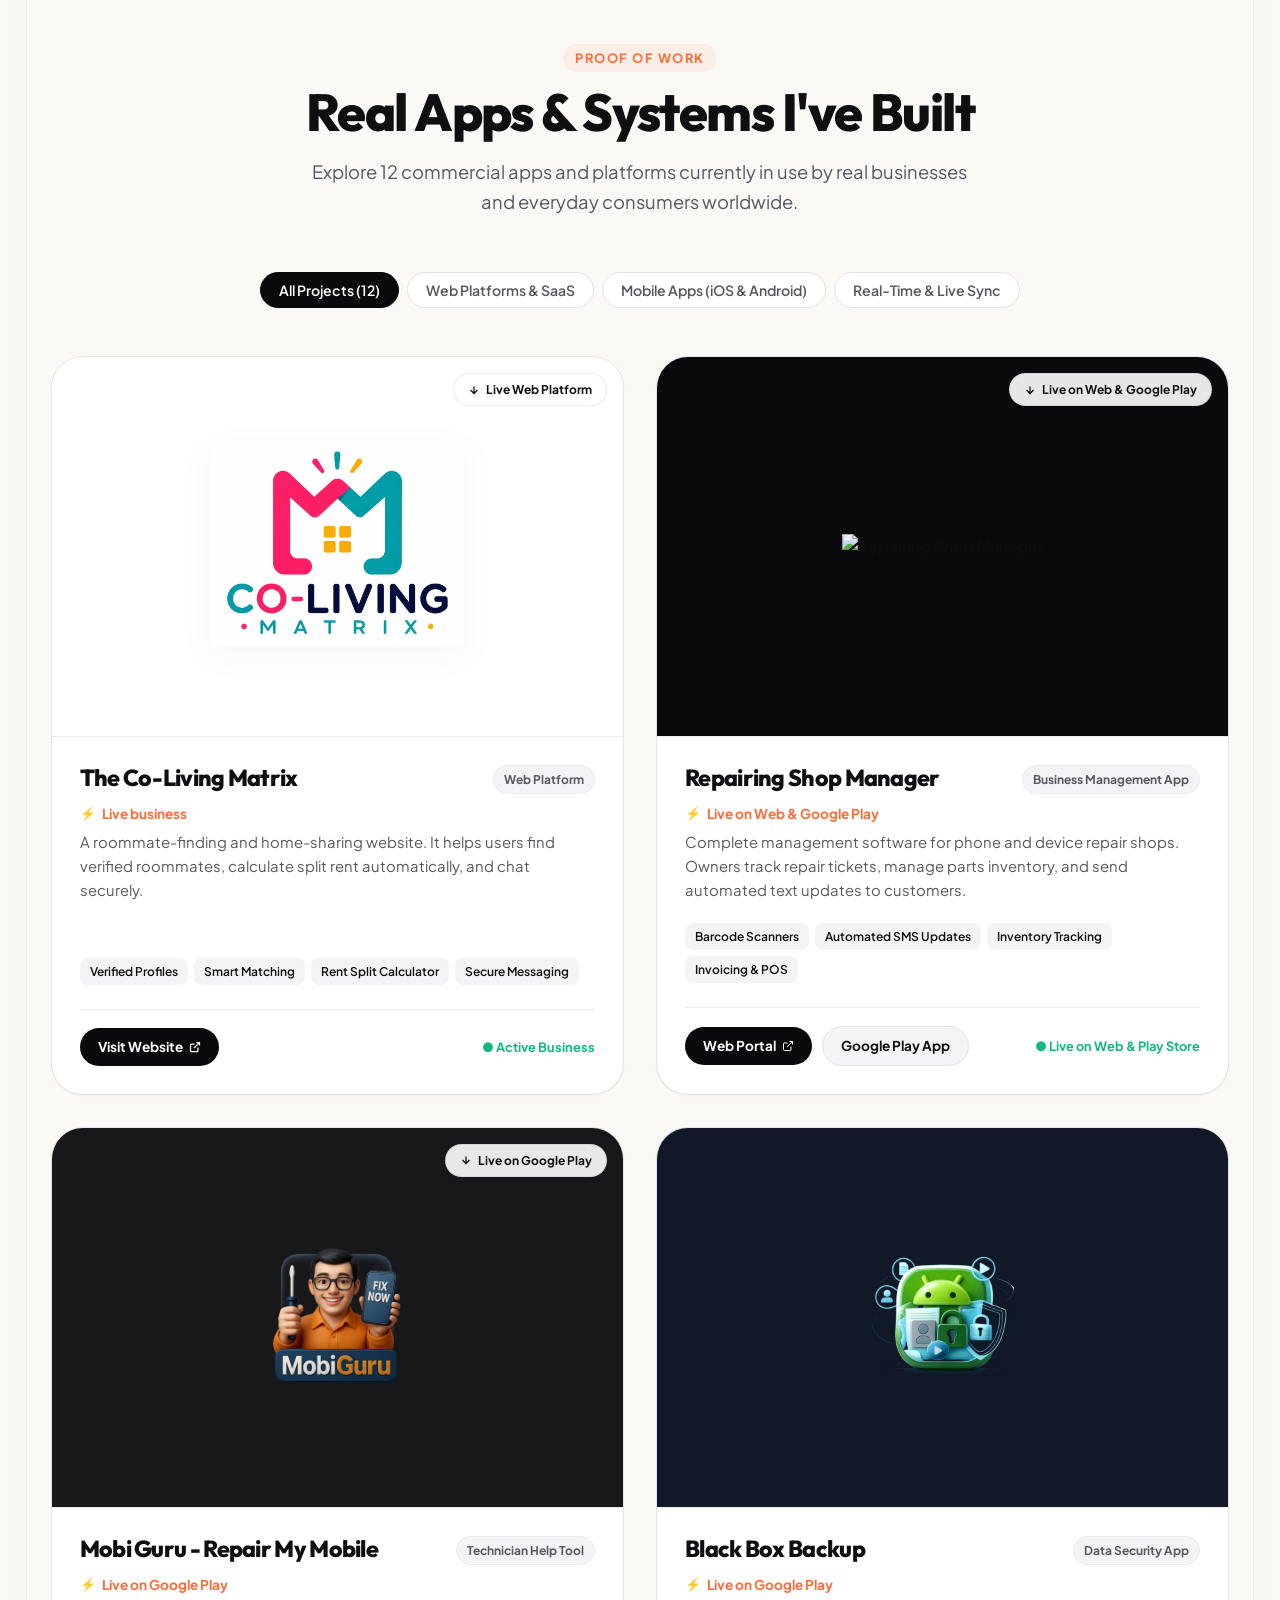
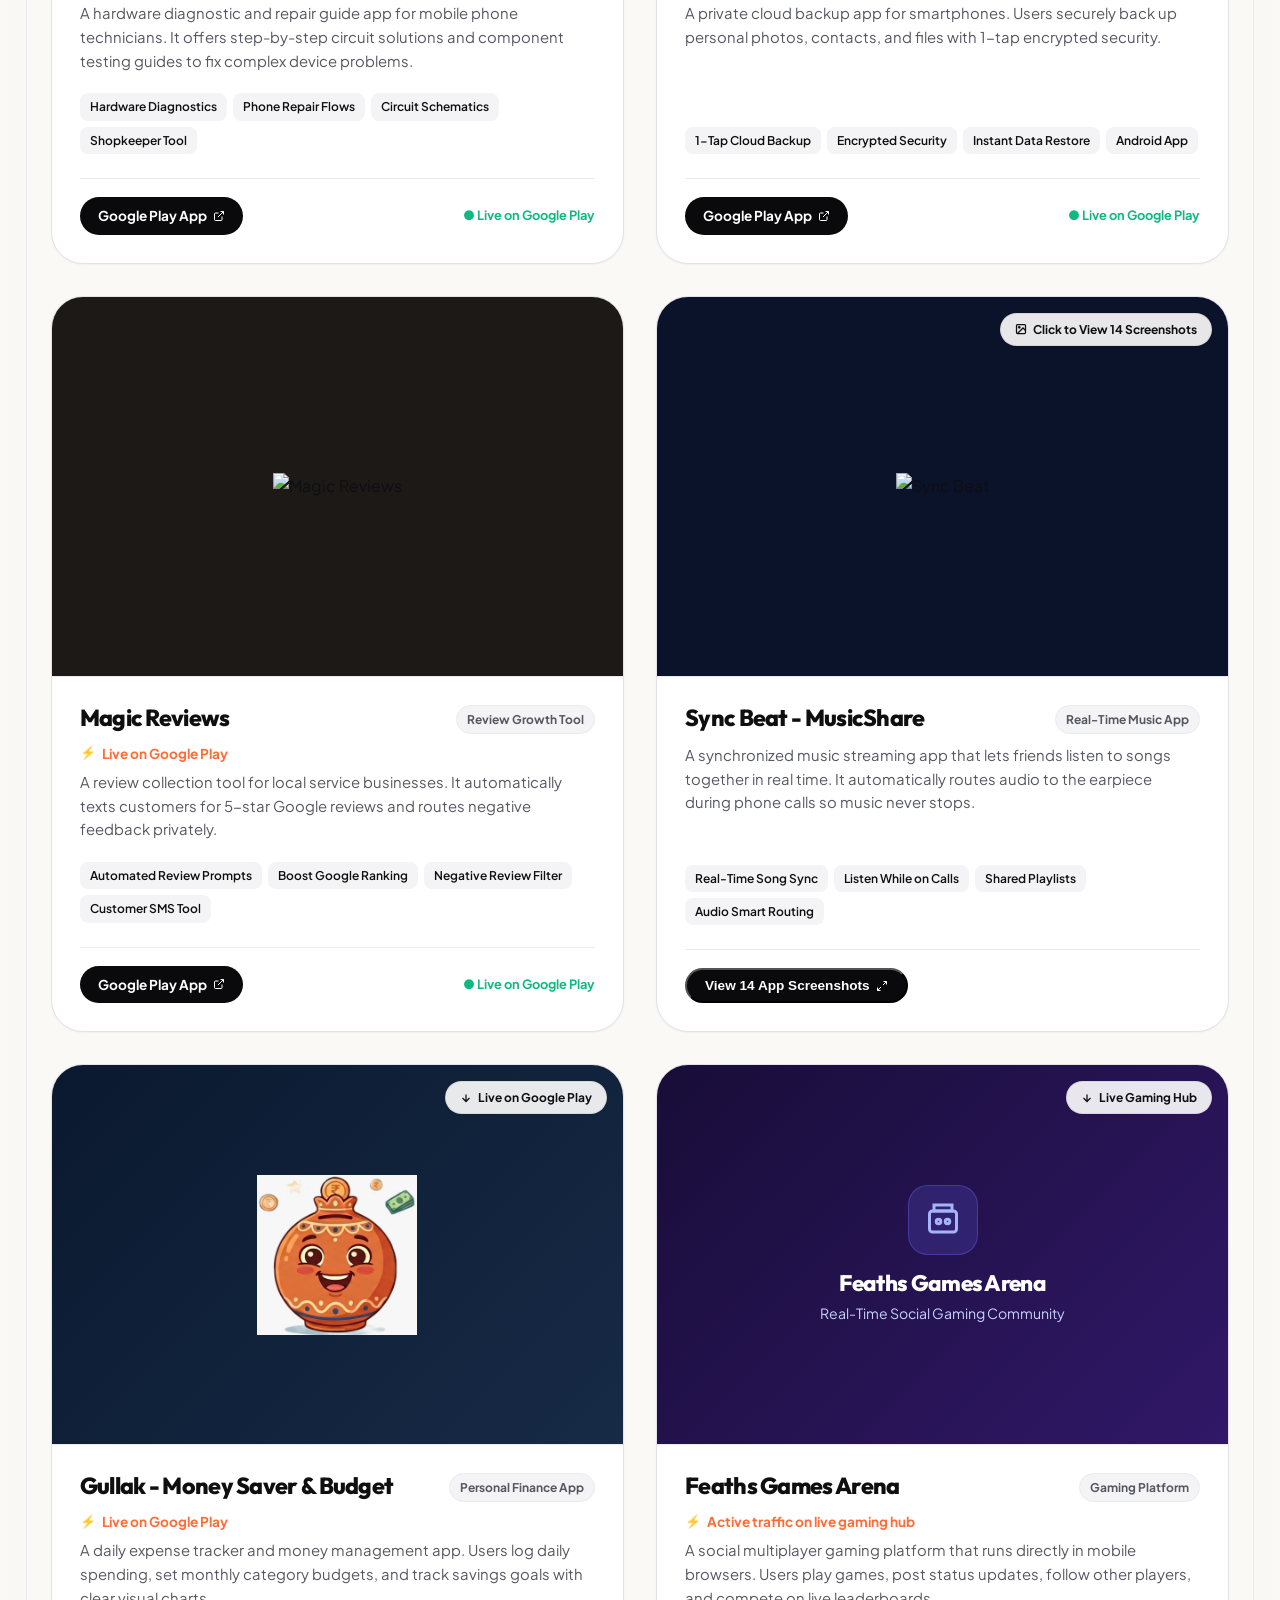
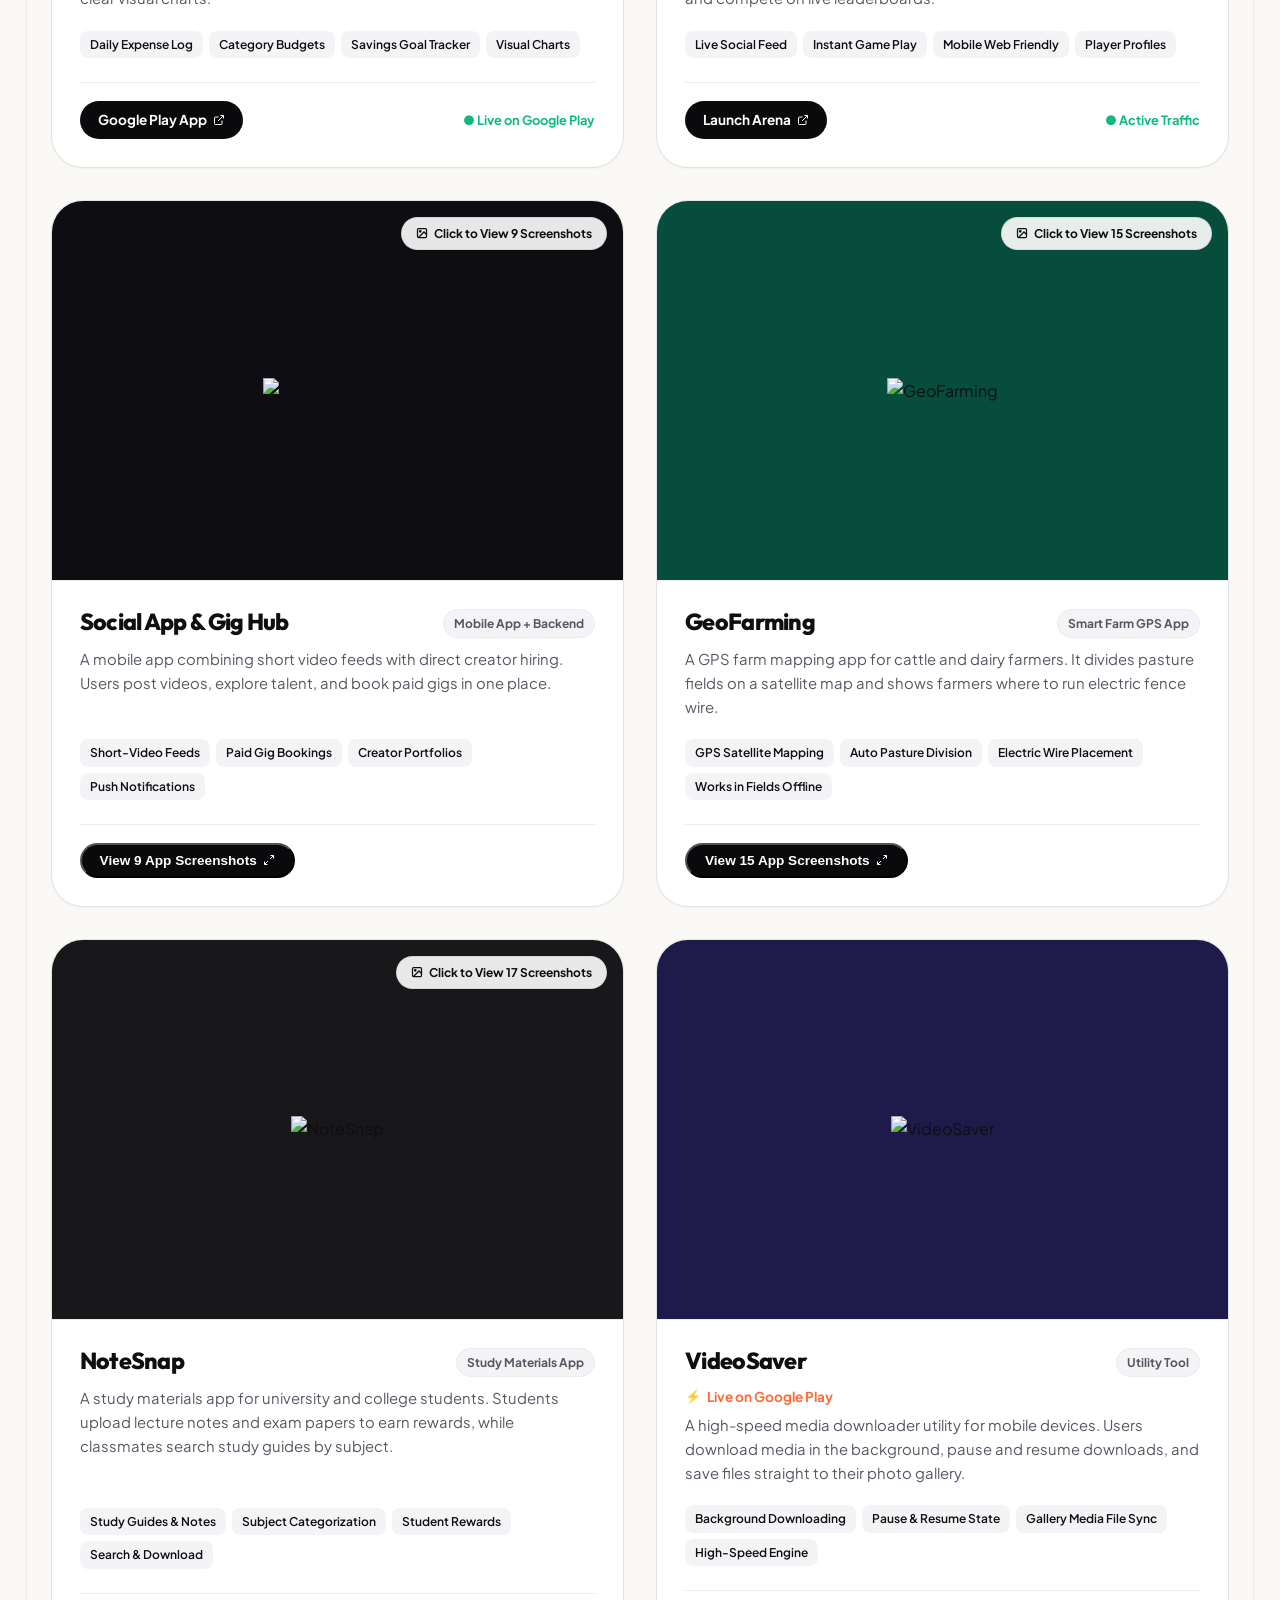
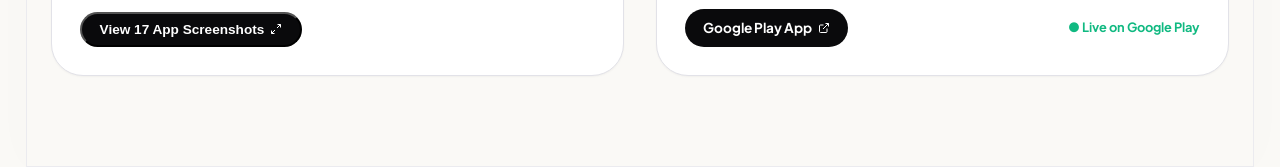
==== commit e728c21e: "Remove 1 Project Spot Left urgency badge and auto-hide TAG_TBD" ====
--- a/index.html
+++ b/index.html
@@ -127,11 +127,6 @@
             </div>
             <span>12 Apps Live</span>
           </div>
-
-          <div class="status-pill" id="hero-status-pill">
-            <span class="pulse-dot"></span>
-            <span id="hero-spots-text">1 Project Spot Left This Month</span>
-          </div>
         </div>
 
         <!-- Plain-English Outcome Headline -->
@@ -399,8 +394,8 @@
           <button class="filter-btn" onclick="filterProjects('saas', this)">Web Platforms & SaaS</button>
           <button class="filter-btn" onclick="filterProjects('mobile', this)">Mobile Apps (iOS & Android)</button>
           <button class="filter-btn" onclick="filterProjects('realtime', this)">Real-Time & Live Sync</button>
-          <button class="filter-btn" onclick="filterProjects('client', this)">Client Work</button>
-          <button class="filter-btn" onclick="filterProjects('product', this)">My Own Product</button>
+          <button class="filter-btn filter-btn-origin" onclick="filterProjects('client', this)">Client Work</button>
+          <button class="filter-btn filter-btn-origin" onclick="filterProjects('product', this)">My Own Product</button>
         </div>
 
         <!-- Projects Grid -->
@@ -1540,8 +1535,8 @@
     // PORTFOLIO CONFIGURATION (SINGLE SOURCE OF TRUTH)
     // ==========================================
 
-    // Task 7: Urgency spots configuration. Set to 0 to hide urgency badges across the page.
-    const spotsLeft = 1;
+    // Urgency spots configuration. Set to 0 to disable urgency badges across the page.
+    const spotsLeft = 0;
 
     // Task 8: Calendly / Consultation booking URL. If empty or placeholder, all booking buttons auto-hide.
     const calendlyUrl = "[CALENDLY_URL_TBD]";
@@ -1574,20 +1569,14 @@
     // Initialize dynamic features, urgency badge, and placeholders
     function initDynamicFeatures() {
       // Urgency Spots Controller
-      const heroStatusPill = document.getElementById('hero-status-pill');
-      const heroSpotsText = document.getElementById('hero-spots-text');
       const contactStatusPill = document.getElementById('contact-status-pill');
       const contactSpotsText = document.getElementById('contact-spots-text');
 
       if (spotsLeft > 0) {
-        const spotsText = spotsLeft === 1 ? '1 Project Spot Left This Month' : `${spotsLeft} Project Spots Left This Month`;
         const contactText = spotsLeft === 1 ? 'Taking 1 New Project This Month' : `Taking ${spotsLeft} New Projects This Month`;
-        if (heroSpotsText) heroSpotsText.textContent = spotsText;
-        if (heroStatusPill) heroStatusPill.style.display = 'inline-flex';
         if (contactSpotsText) contactSpotsText.textContent = contactText;
         if (contactStatusPill) contactStatusPill.style.display = 'inline-flex';
       } else {
-        if (heroStatusPill) heroStatusPill.style.display = 'none';
         if (contactStatusPill) contactStatusPill.style.display = 'none';
       }
 
@@ -1634,6 +1623,23 @@
         if (text.includes('[RESULT_TBD]') || text.trim() === '') {
           el.style.display = 'none';
         }
+      });
+
+      // Project Origin Tags Auto-Hide for [TAG_TBD]
+      document.querySelectorAll('.project-origin-tag').forEach(el => {
+        const text = el.textContent || '';
+        if (text.includes('[TAG_TBD]') || text.trim() === '') {
+          el.style.display = 'none';
+        }
+      });
+
+      // Filter Bar: Auto-hide Origin filter buttons if all cards still have [TAG_TBD]
+      const hasOriginTags = Array.from(document.querySelectorAll('.project-card')).some(card => {
+        const origin = card.getAttribute('data-origin') || '';
+        return origin && !origin.includes('[TAG_TBD]');
+      });
+      document.querySelectorAll('.filter-btn-origin').forEach(btn => {
+        btn.style.display = hasOriginTags ? '' : 'none';
       });
 
       // Project App Store Badges (Render only if url is provided)
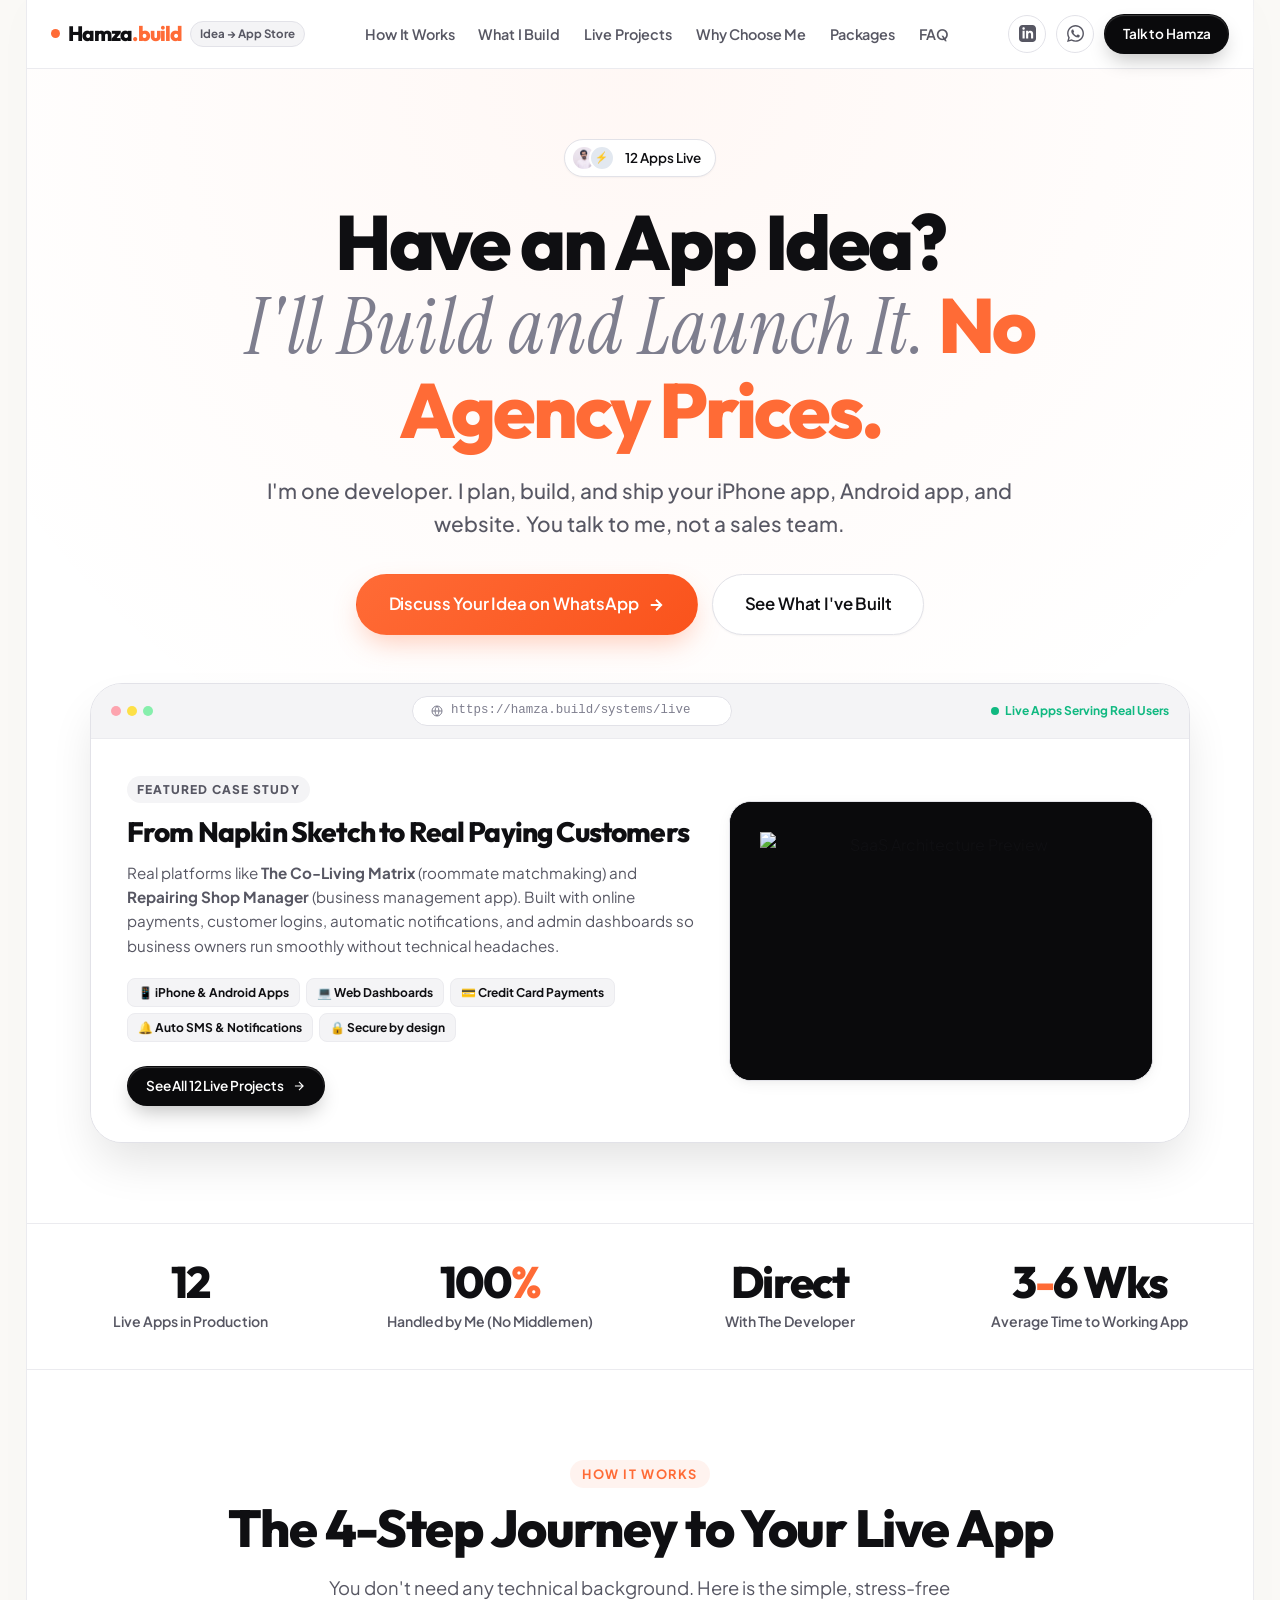
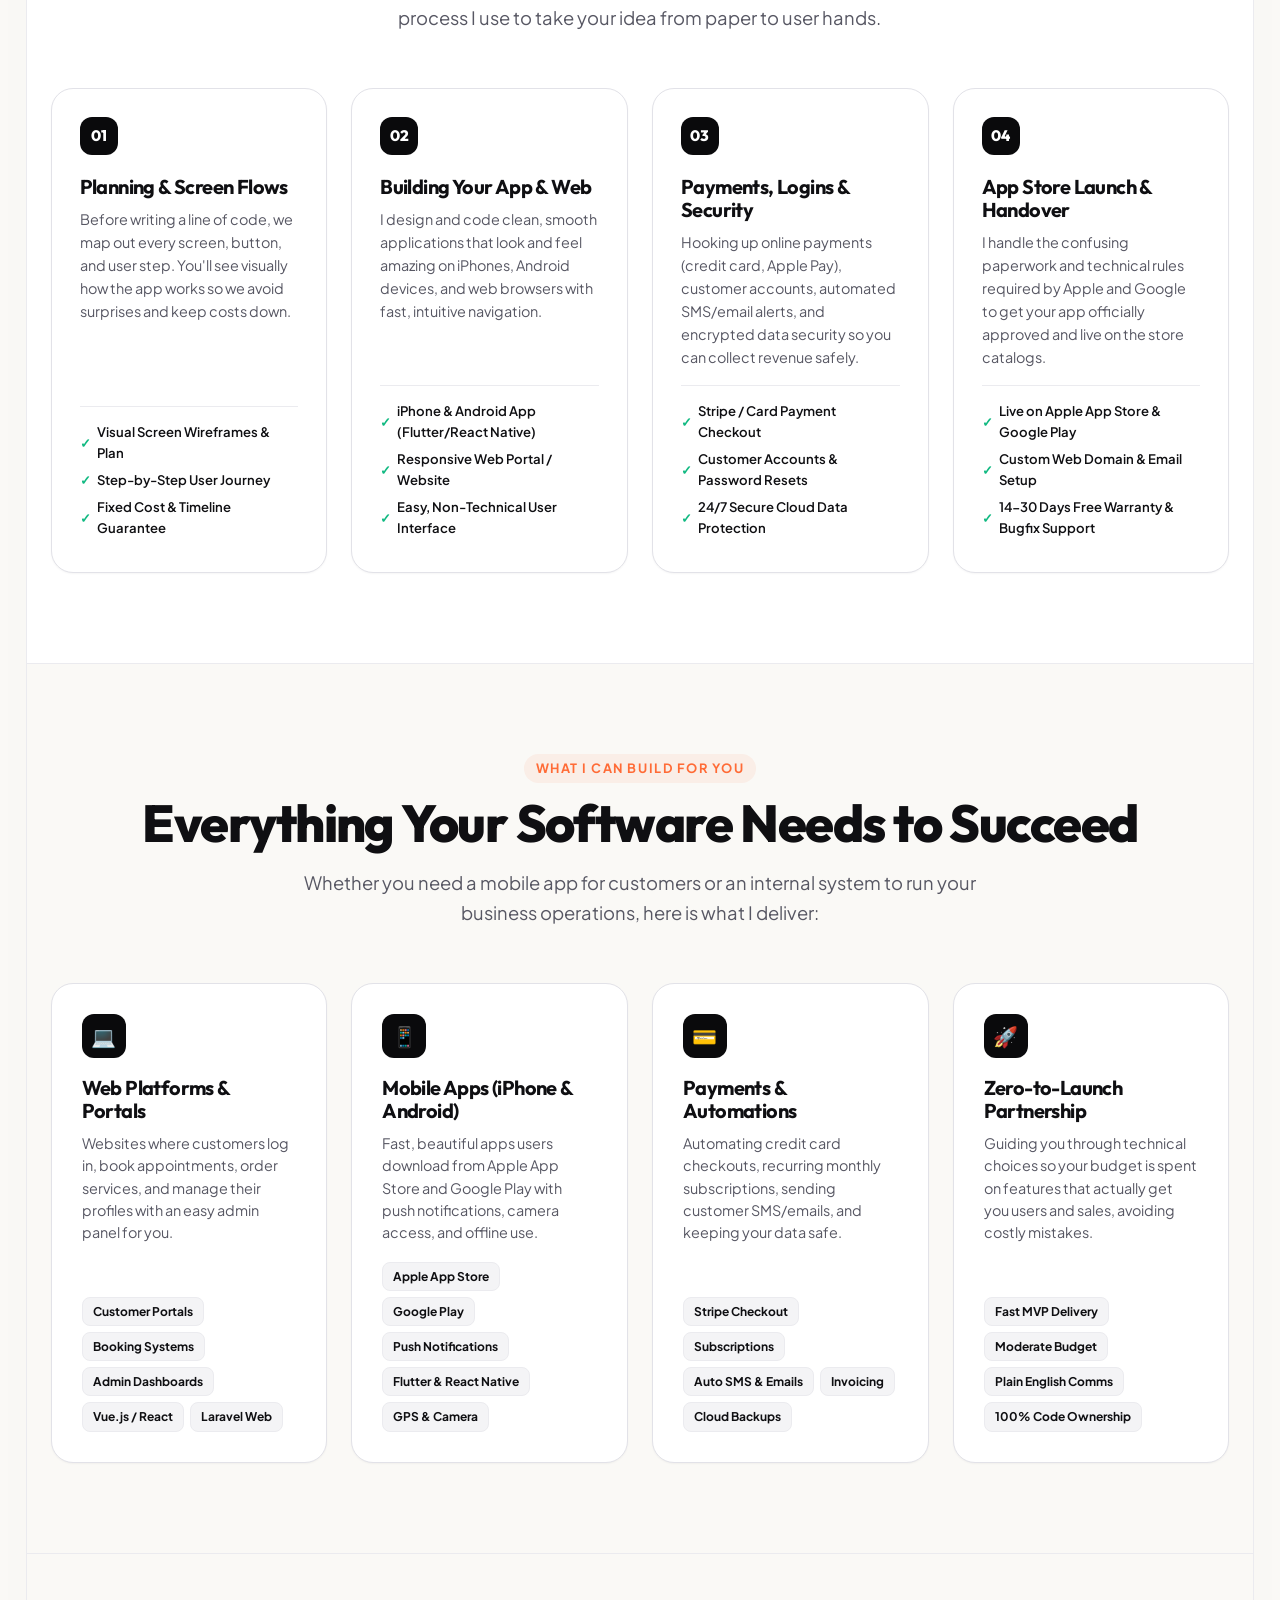
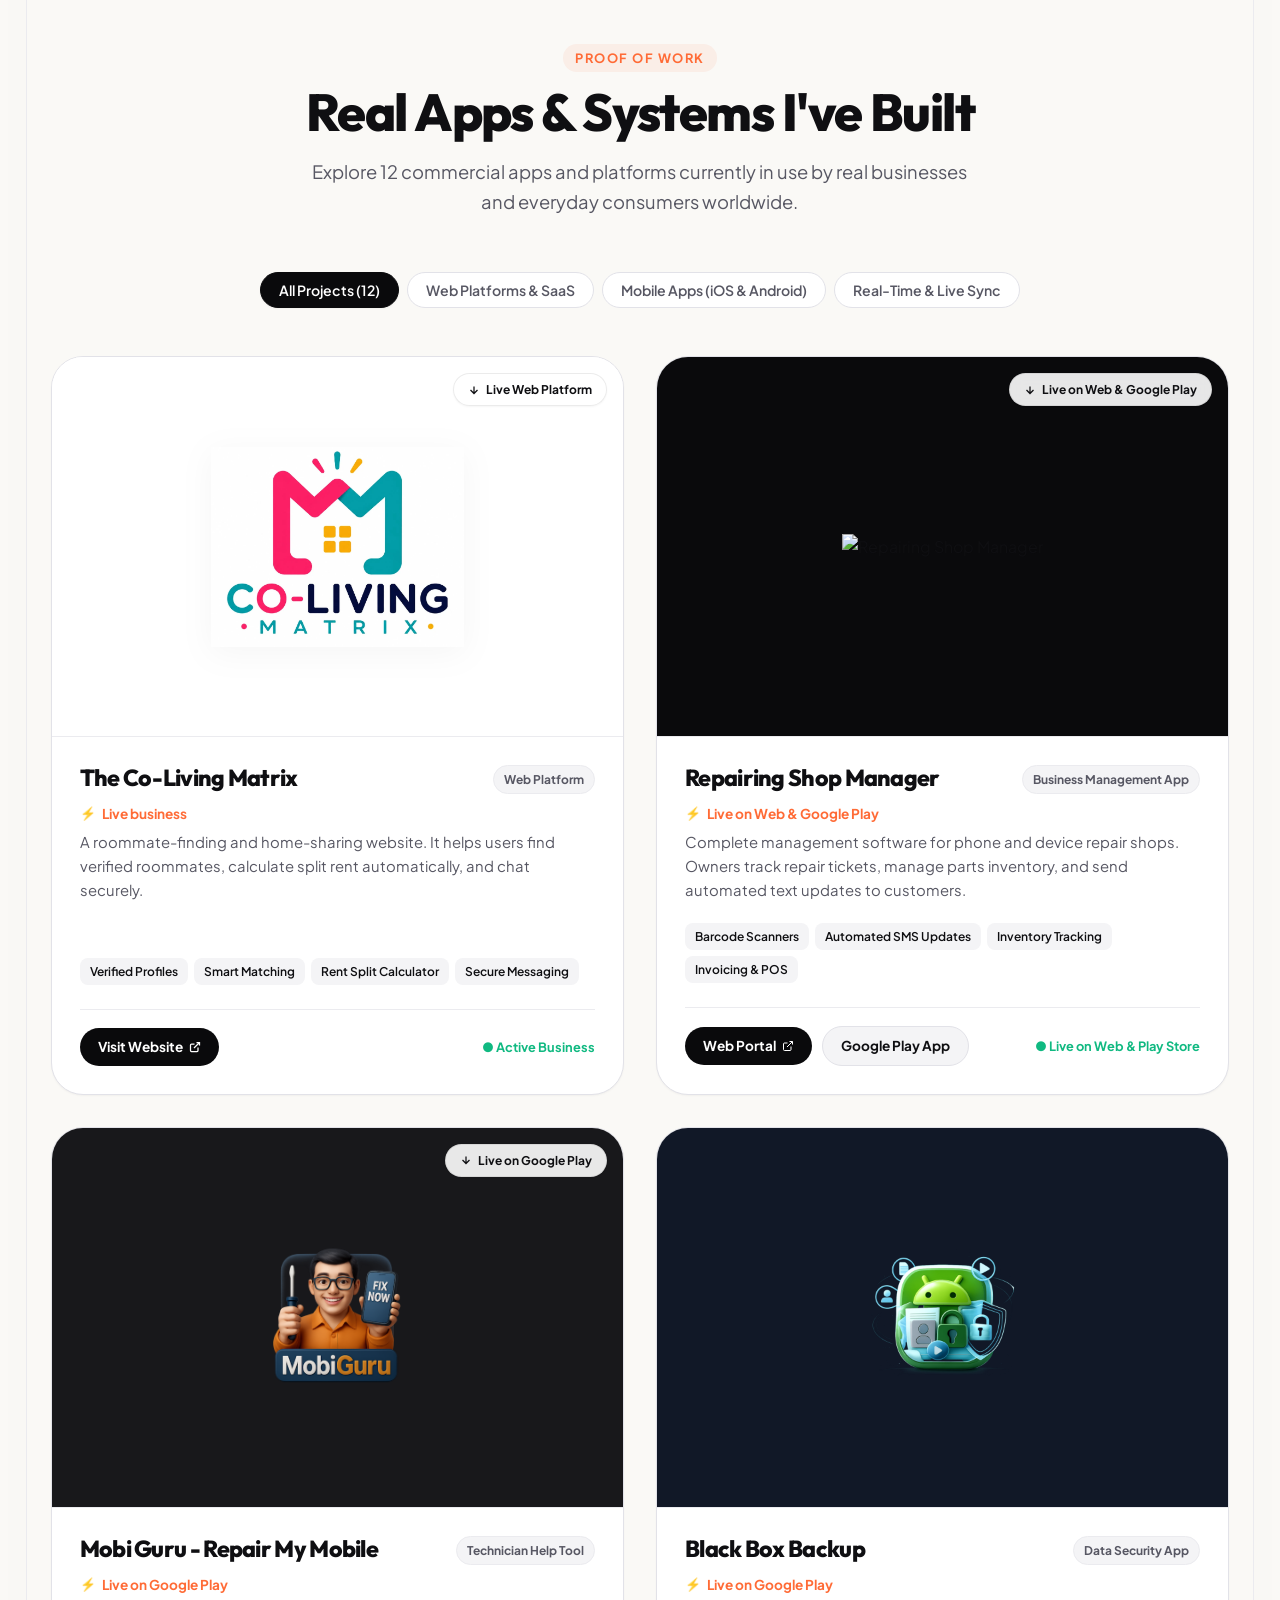
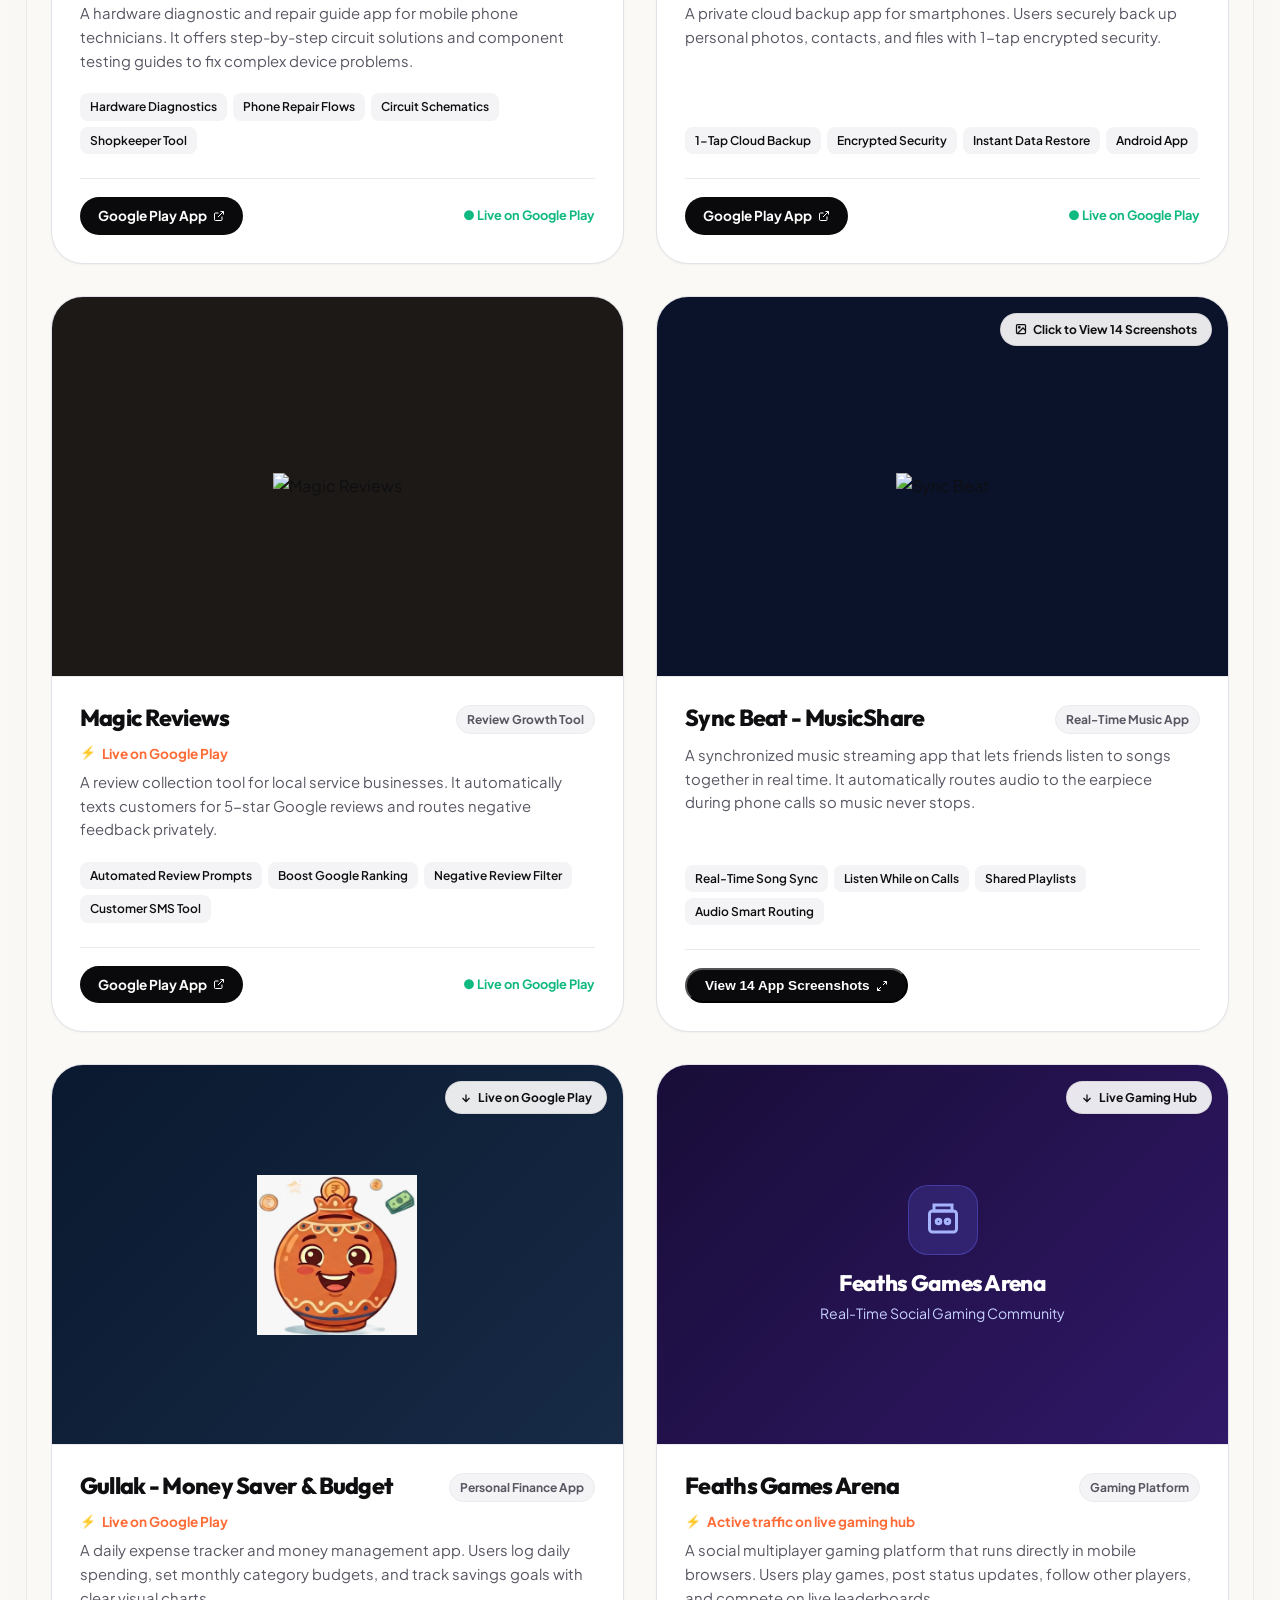
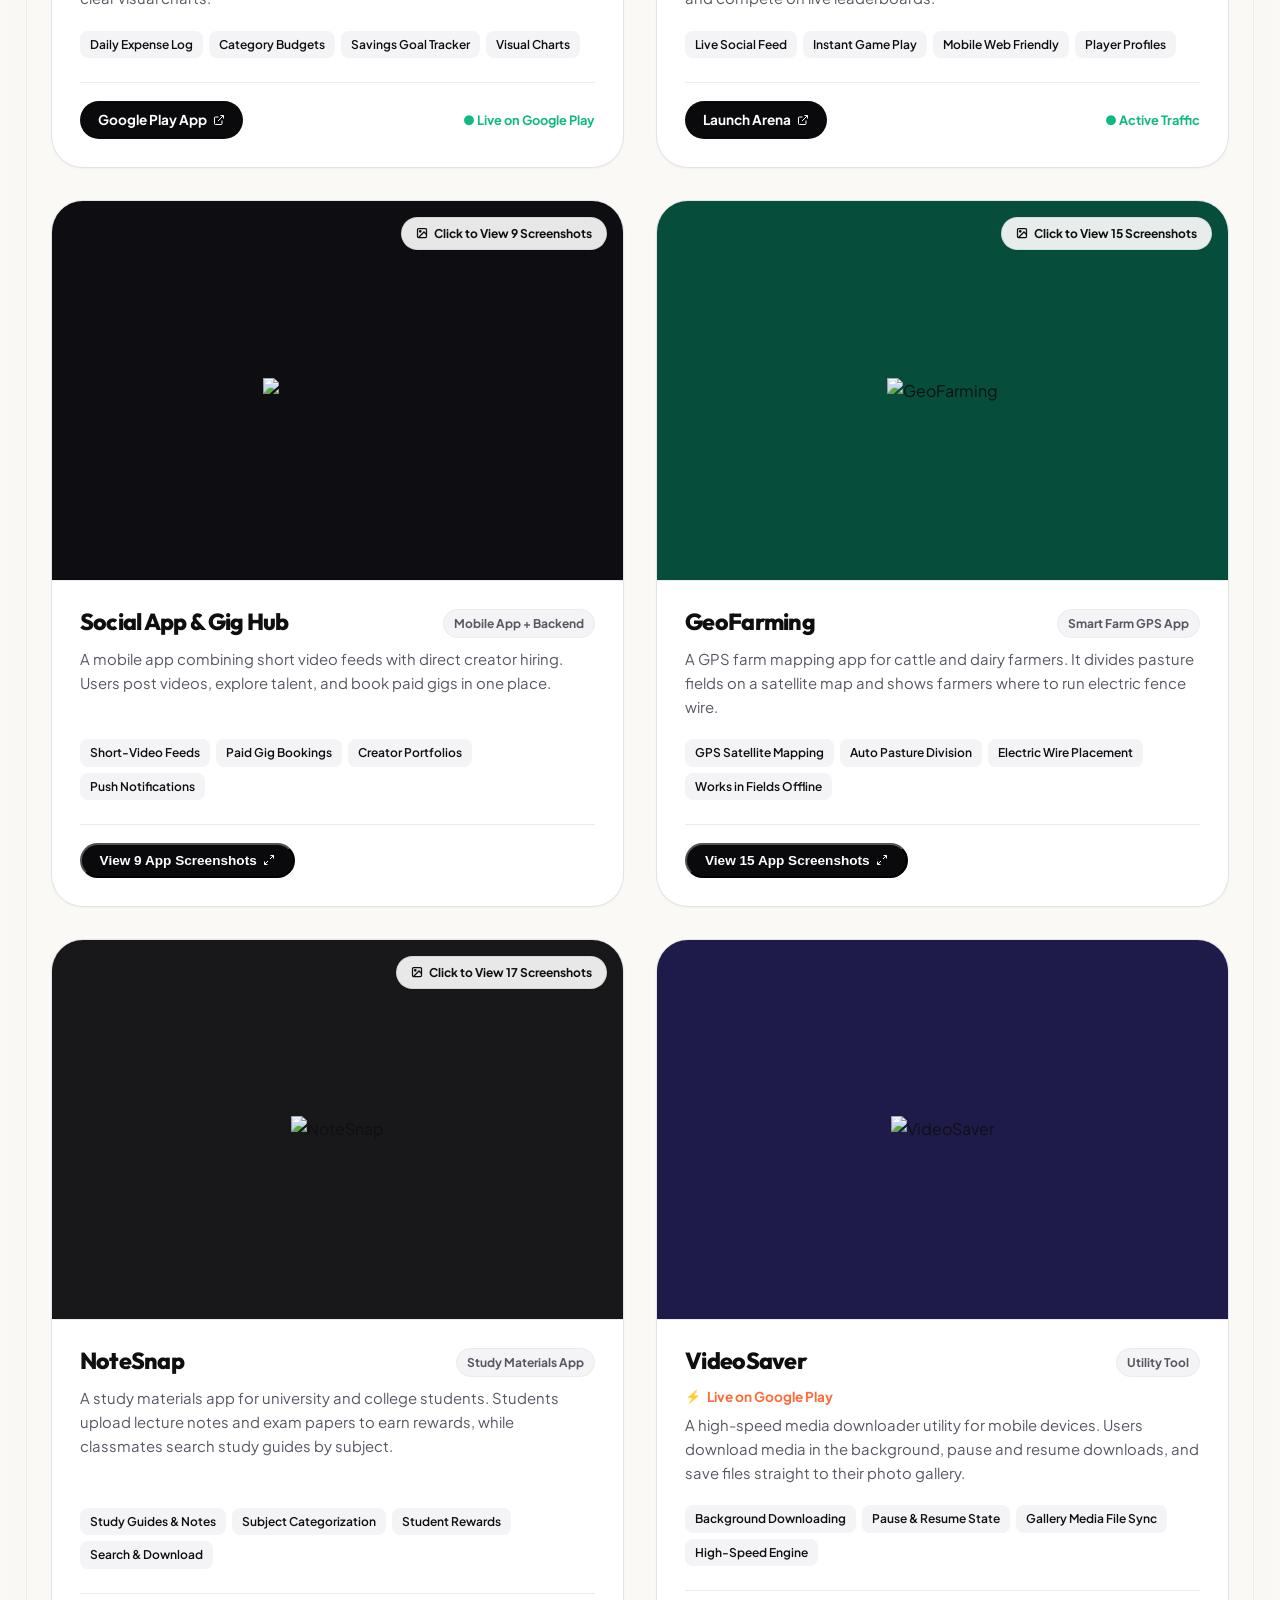
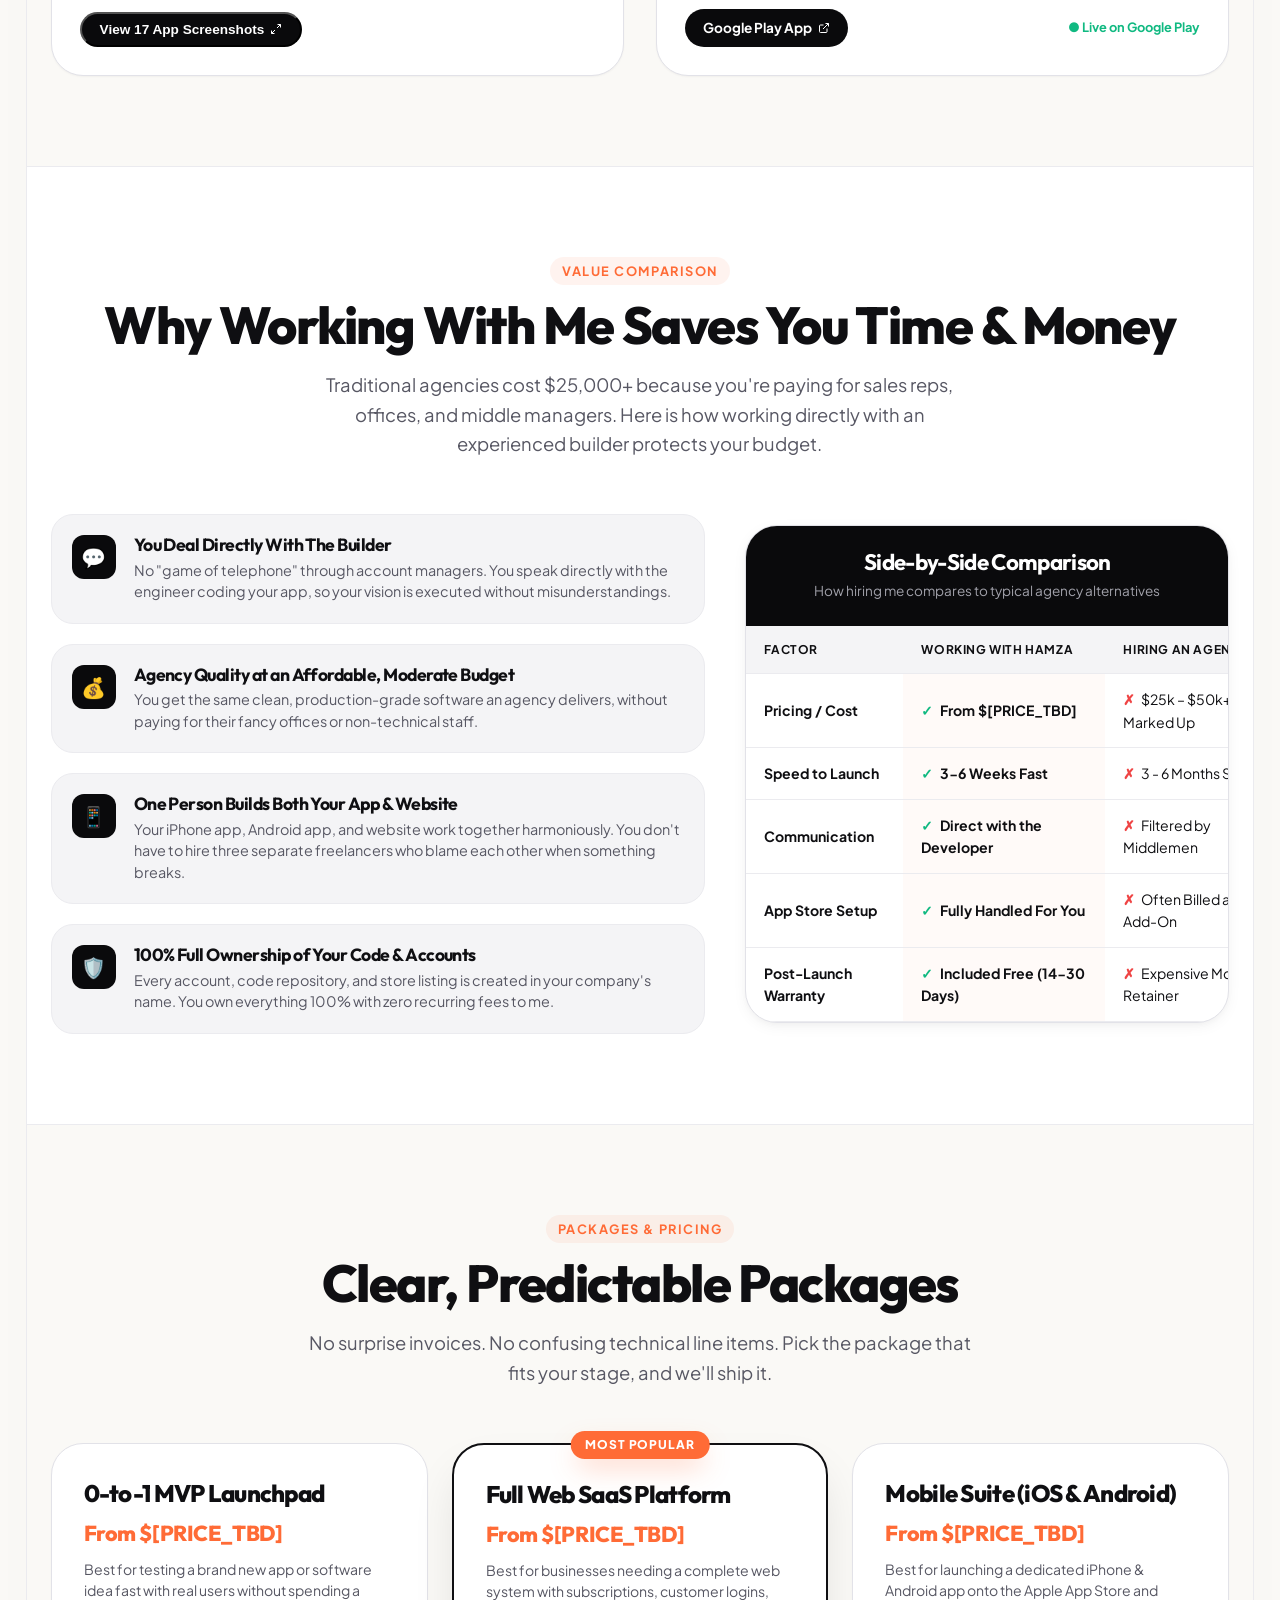
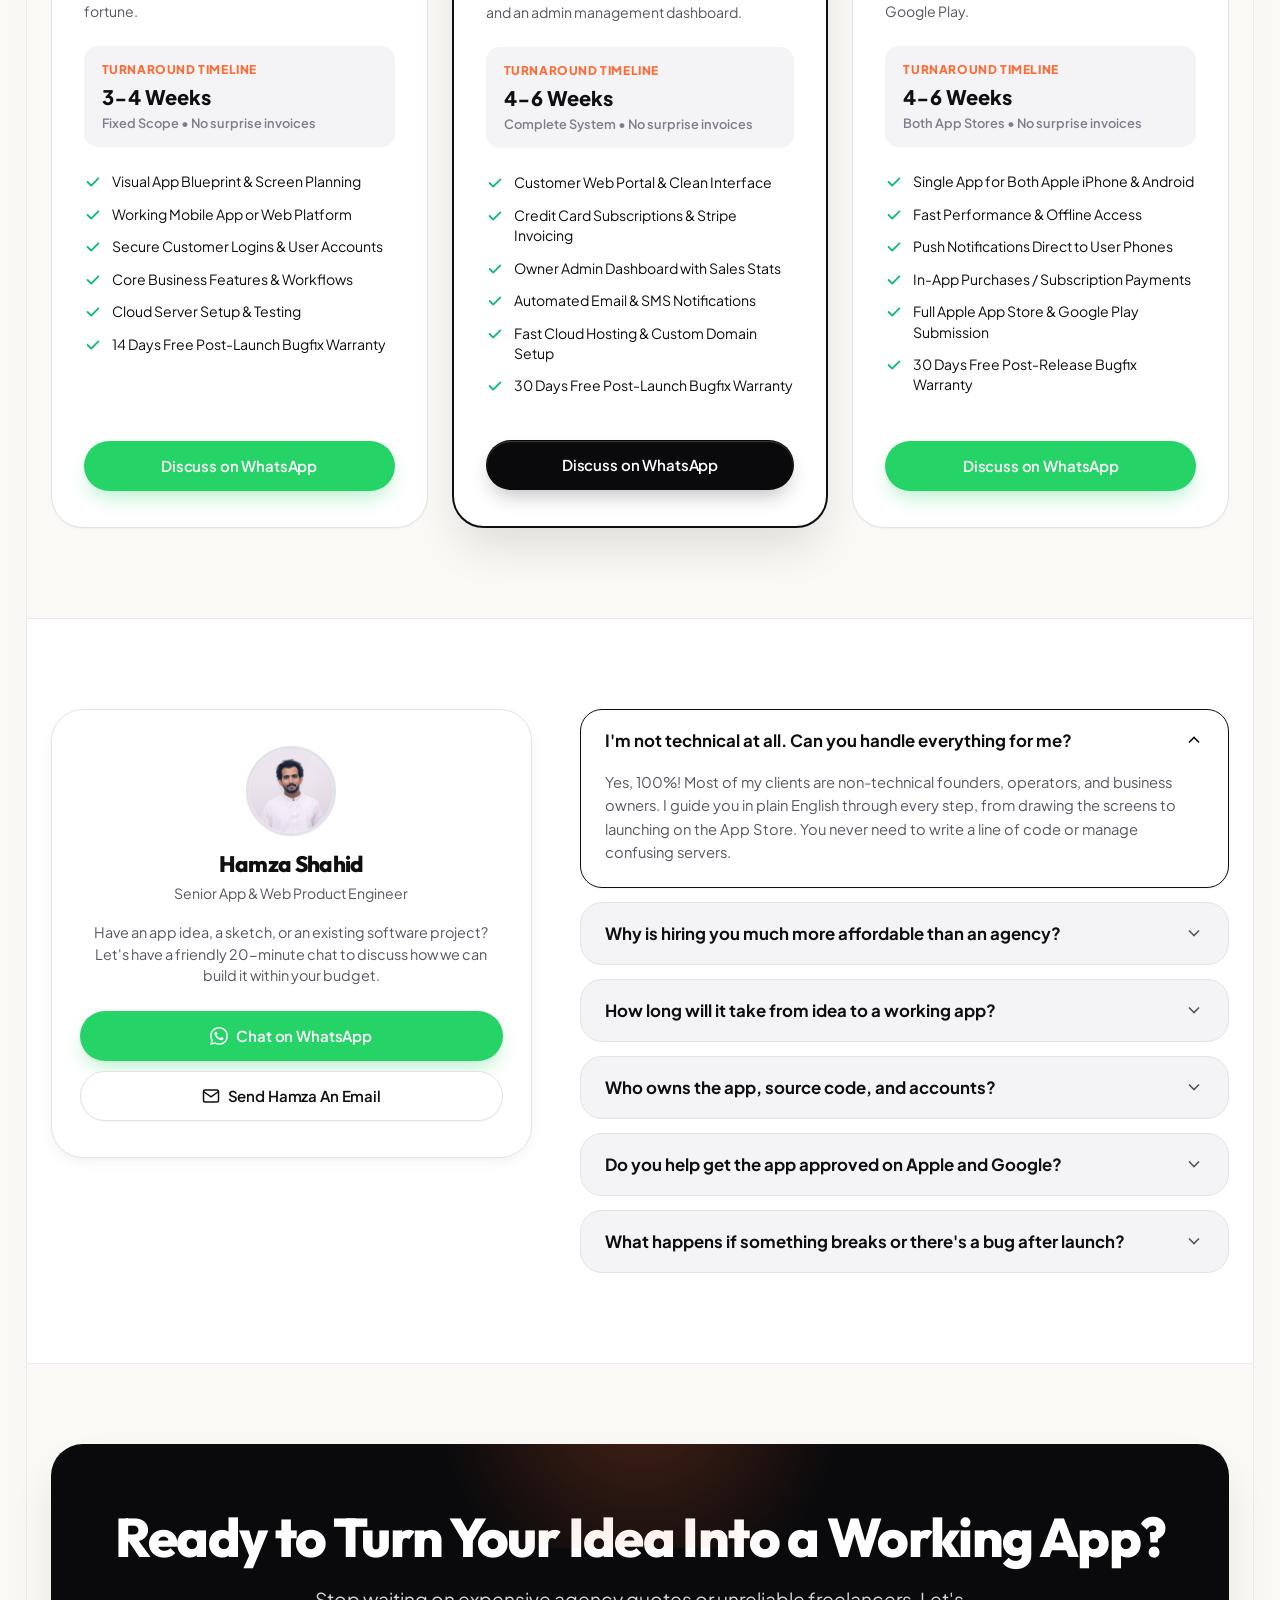
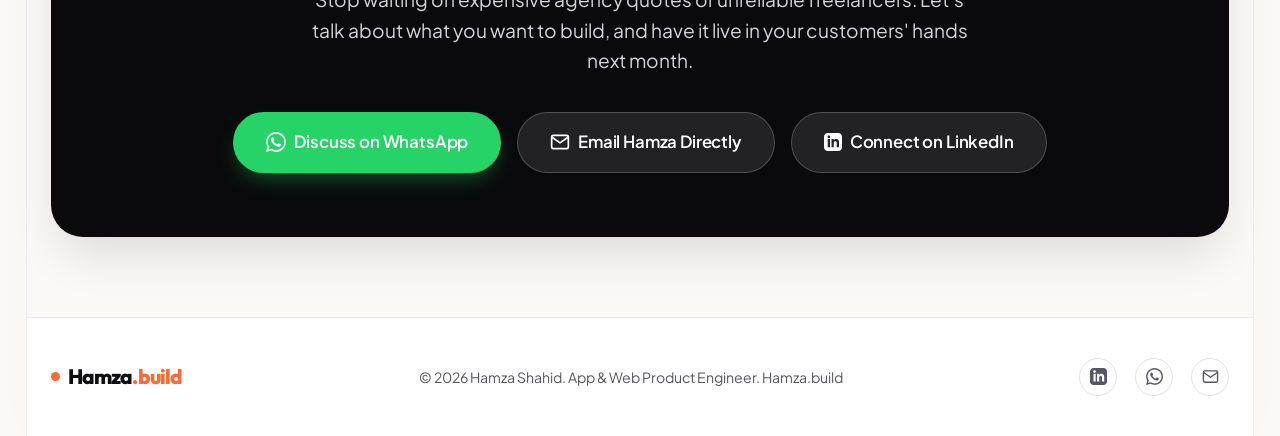
==== commit 2e219325: "Fix navbar link navigation, unclosed testimonials section tag, and smooth scrolling offset" ====
--- a/index.html
+++ b/index.html
@@ -47,11 +47,13 @@
     <!-- Sticky Navigation Bar -->
     <header class="navbar">
       <div class="container nav-container">
-        <a href="#" class="nav-brand">
-          <span class="brand-dot"></span>
-          <span>Hamza<span style="color: var(--accent-orange);">.build</span></span>
-          <span class="brand-badge">Idea → App Store</span>
-        </a>
+        <div class="nav-brand-group">
+          <a href="#overview" class="nav-brand" title="Hamza.build - Home">
+            <span class="brand-dot"></span>
+            <span>Hamza<span style="color: var(--accent-orange);">.build</span></span>
+          </a>
+          <a href="#blueprint" class="brand-badge" title="How your idea gets to the App Store">Idea → App Store</a>
+        </div>
 
         <ul class="nav-menu">
           <li><a href="#blueprint" class="nav-link">How It Works</a></li>
@@ -66,7 +68,7 @@
           <a href="https://www.linkedin.com/in/-hamzashahid/" target="_blank" rel="noopener noreferrer" class="social-link desktop-only" title="LinkedIn Profile">
             <svg width="17" height="17" viewBox="0 0 24 24" fill="currentColor"><path d="M19 0h-14c-2.761 0-5 2.239-5 5v14c0 2.761 2.239 5 5 5h14c2.762 0 5-2.239 5-5v-14c0-2.761-2.238-5-5-5zm-11 19h-3v-11h3v11zm-1.5-12.268c-.966 0-1.75-.79-1.75-1.764s.784-1.764 1.75-1.764 1.75.79 1.75 1.764-.783 1.764-1.75 1.764zm13.5 12.268h-3v-5.604c0-3.368-4-3.113-4 0v5.604h-3v-11h3v1.765c1.396-2.586 7-2.777 7 2.476v6.759z"/></svg>
           </a>
-          <a href="https://wa.me/923456575495" target="_blank" rel="noopener noreferrer" class="social-link desktop-only" title="WhatsApp Chat">
+          <a href="https://wa.me/923456575495?text=Hi%20Hamza%2C%20I%20have%20an%20app%20idea%20I%27d%20like%20to%20discuss." target="_blank" rel="noopener noreferrer" class="social-link desktop-only" title="WhatsApp Chat">
             <svg width="17" height="17" viewBox="0 0 24 24" fill="currentColor"><path d="M.057 24l1.687-6.163c-1.041-1.804-1.588-3.849-1.587-5.946.003-6.556 5.338-11.891 11.893-11.891 3.181.001 6.167 1.24 8.413 3.488 2.245 2.248 3.481 5.236 3.48 8.414-.003 6.557-5.338 11.892-11.893 11.892-1.99-.001-3.951-.5-5.688-1.448l-6.305 1.654zm6.597-3.807c1.676.995 3.276 1.591 5.392 1.592 5.448 0 9.886-4.434 9.889-9.885.002-5.462-4.415-9.89-9.881-9.892-5.452 0-9.887 4.434-9.889 9.884-.001 2.225.651 3.891 1.746 5.634l-.999 3.648 3.742-.981zm11.387-5.464c-.074-.124-.272-.198-.57-.347-.297-.149-1.758-.868-2.031-.967-.272-.099-.47-.149-.669.149-.198.297-.768.967-.941 1.165-.173.198-.347.223-.644.074-.297-.149-1.255-.462-2.39-1.475-.883-.788-1.48-1.761-1.653-2.059-.173-.297-.018-.458.13-.606.134-.133.297-.347.446-.521.151-.172.2-.296.3-.495.099-.198.05-.372-.025-.521-.075-.148-.669-1.611-.916-2.206-.242-.579-.487-.501-.669-.51l-.57-.01c-.198 0-.52.074-.792.372s-1.04 1.016-1.04 2.479 1.065 2.876 1.213 3.074c.149.198 2.095 3.2 5.076 4.487.709.306 1.263.489 1.694.626.712.226 1.36.194 1.872.118.571-.085 1.758-.719 2.006-1.413.248-.695.248-1.29.173-1.414z"/></svg>
           </a>
           <a href="#contact" class="btn btn-primary btn-sm nav-cta-btn">Talk to Hamza</a>
@@ -893,6 +895,8 @@
           <!-- Rendered dynamically from testimonials config in JavaScript -->
         </div>
       </div>
+    </section>
+
     <!-- Why Founders Partner With An All-Rounder (The All-Rounder Advantage) -->
     <section class="comparison-section" id="why-partner">
       <div class="container">
@@ -1656,6 +1660,52 @@
           }
         }
       });
+
+      // Smooth Scrolling with Offset Compensation for Navigation Links
+      document.querySelectorAll('a[href^="#"]').forEach(link => {
+        link.addEventListener('click', function(e) {
+          const href = this.getAttribute('href');
+          if (!href || href === '#') return;
+          const target = document.querySelector(href);
+          if (target) {
+            e.preventDefault();
+            const nav = document.querySelector('.navbar');
+            const navOffset = nav ? nav.offsetHeight + 16 : 85;
+            const elementPosition = target.getBoundingClientRect().top;
+            const offsetPosition = elementPosition + window.pageYOffset - navOffset;
+            window.scrollTo({
+              top: offsetPosition,
+              behavior: 'smooth'
+            });
+            if (history.pushState) {
+              history.pushState(null, '', href);
+            }
+          }
+        });
+      });
+
+      // Active Section Navigation Link Highlight on Scroll
+      const navLinks = document.querySelectorAll('.nav-menu .nav-link');
+      const observedSections = document.querySelectorAll('section[id]');
+      if ('IntersectionObserver' in window && navLinks.length > 0) {
+        const observer = new IntersectionObserver((entries) => {
+          entries.forEach(entry => {
+            if (entry.isIntersecting) {
+              const id = entry.target.getAttribute('id');
+              navLinks.forEach(link => {
+                if (link.getAttribute('href') === '#' + id) {
+                  link.classList.add('active');
+                } else {
+                  link.classList.remove('active');
+                }
+              });
+            }
+          });
+        }, {
+          rootMargin: '-20% 0px -60% 0px'
+        });
+        observedSections.forEach(sec => observer.observe(sec));
+      }
     }
 
     if (document.readyState === 'loading') {
--- a/style.css
+++ b/style.css
@@ -73,6 +73,7 @@
 
 html {
   scroll-behavior: smooth;
+  scroll-padding-top: 85px;
   font-family: var(--font-body);
   background-color: var(--bg-page);
   color: var(--text-main);
@@ -304,6 +305,10 @@
   margin-bottom: 56px;
 }
 
+section[id] {
+  scroll-margin-top: 85px;
+}
+
 /* ==========================================================================
    NAVIGATION BAR
    ========================================================================== */
@@ -331,6 +336,12 @@
   gap: 16px;
 }
 
+.nav-brand-group {
+  display: flex;
+  align-items: center;
+  gap: 8px;
+}
+
 .nav-brand {
   display: flex;
   align-items: center;
@@ -341,6 +352,7 @@
   color: var(--text-main);
   letter-spacing: -0.04em;
   flex-shrink: 0;
+  text-decoration: none;
 }
 
 .brand-dot {
@@ -351,16 +363,30 @@
   display: inline-block;
 }
 
+.brand-badge,
 .nav-brand .brand-badge {
   font-size: 0.72rem;
   font-family: var(--font-body);
   font-weight: 700;
-  padding: 2px 8px;
+  padding: 3px 9px;
   background: var(--bg-subtle);
   border: 1px solid var(--border-default);
   border-radius: var(--radius-full);
   color: var(--text-muted);
-  margin-left: 4px;
+  text-decoration: none;
+  cursor: pointer;
+  transition: all 0.2s ease;
+  display: inline-flex;
+  align-items: center;
+  white-space: nowrap;
+}
+
+.brand-badge:hover,
+.nav-brand .brand-badge:hover {
+  background: var(--bg-surface);
+  color: var(--accent-orange);
+  border-color: var(--accent-orange);
+  transform: translateY(-1px);
 }
 
 .nav-menu {
@@ -378,9 +404,11 @@
   transition: color 0.2s ease;
   position: relative;
   padding: 4px 0;
-}
-
-.nav-link:hover {
+  text-decoration: none;
+}
+
+.nav-link:hover,
+.nav-link.active {
   color: var(--text-main);
 }
 
@@ -2442,7 +2470,8 @@
     padding: 0 16px;
   }
 
-  .nav-brand .brand-badge {
+  .nav-brand .brand-badge,
+  .brand-badge {
     display: none;
   }
 
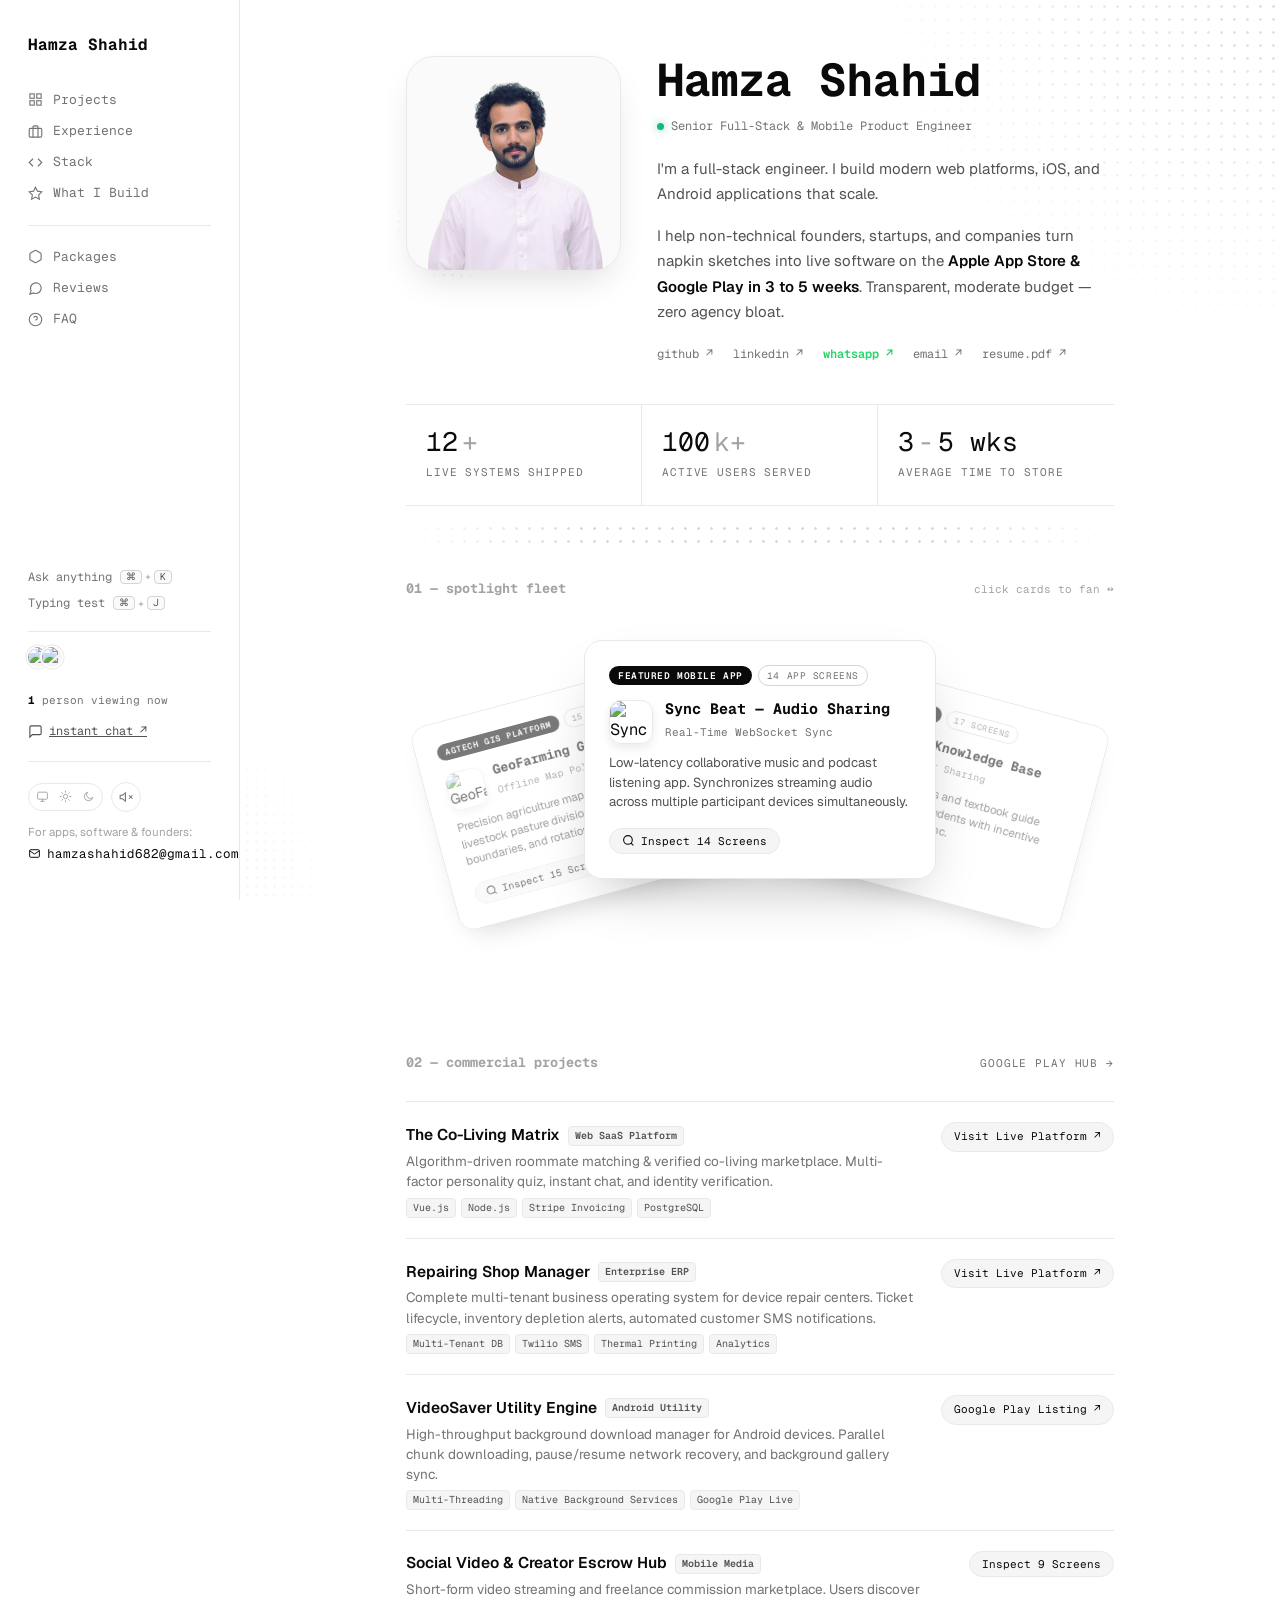
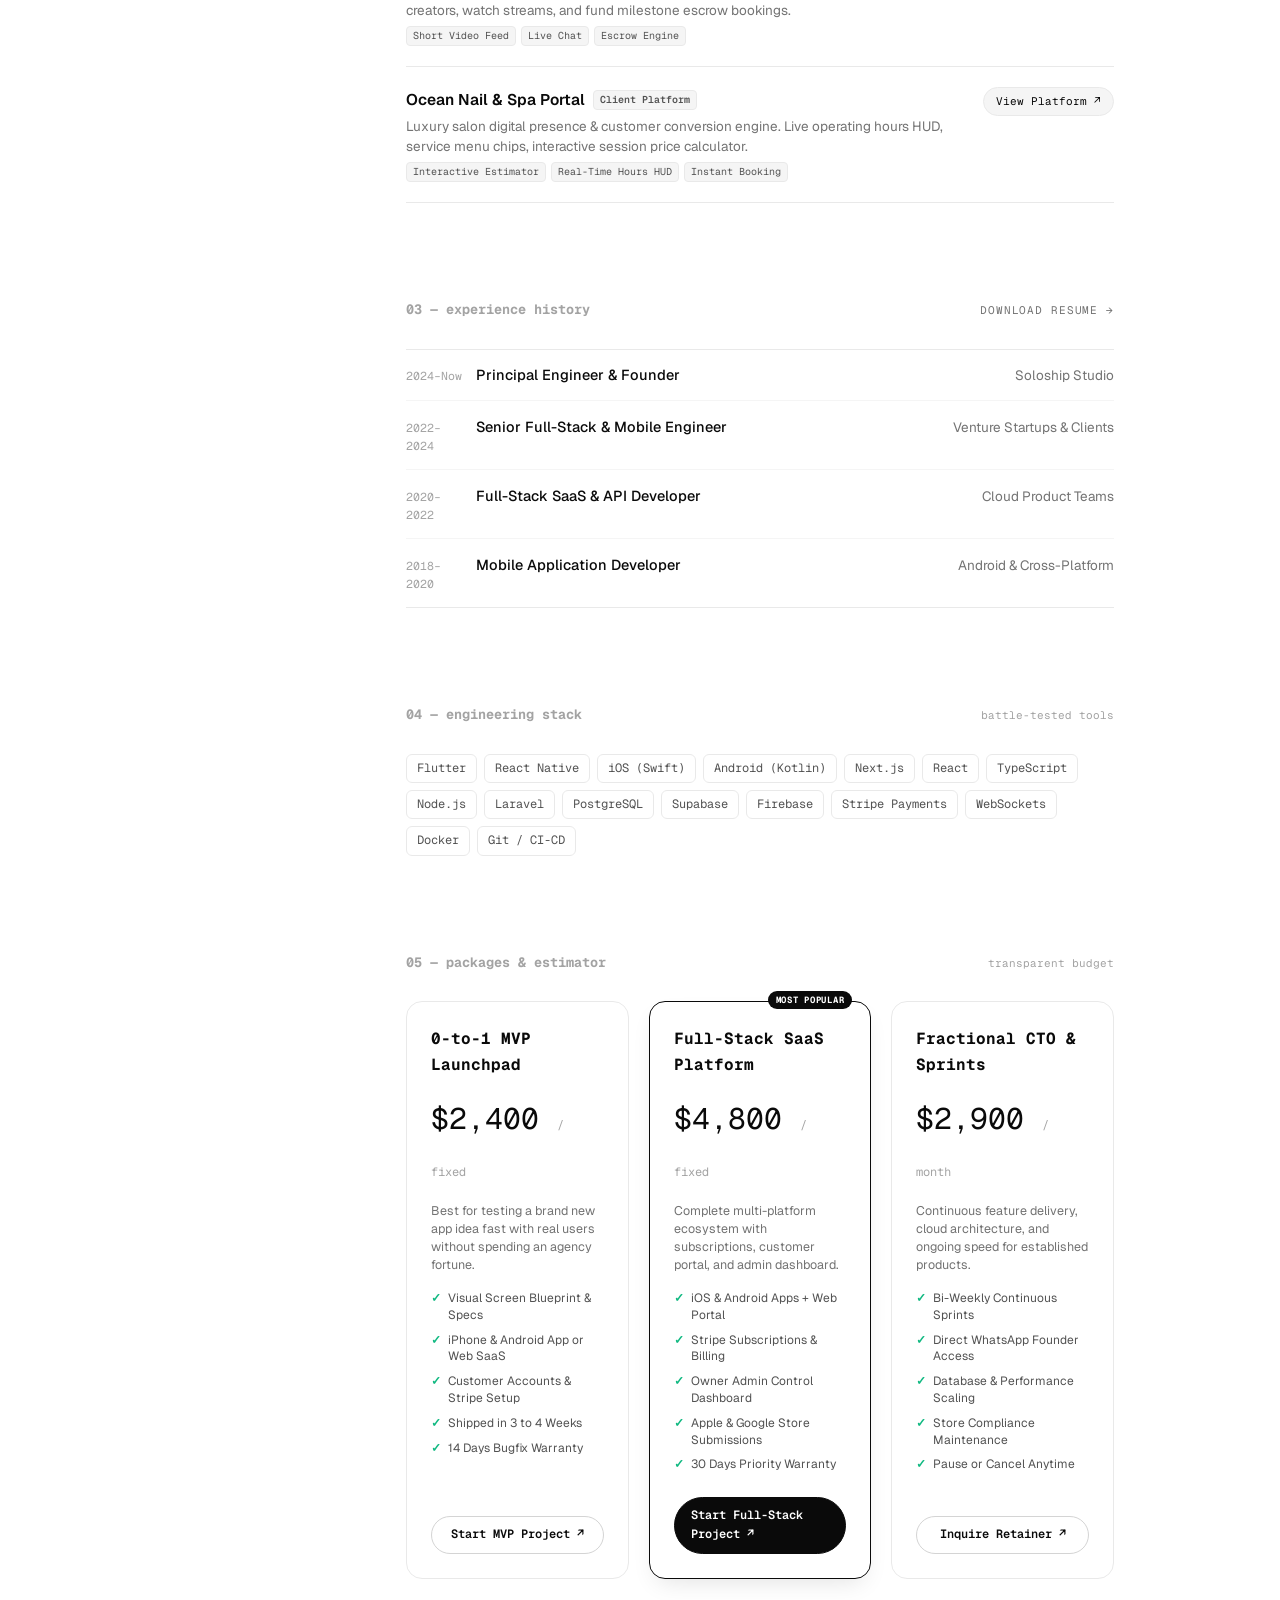
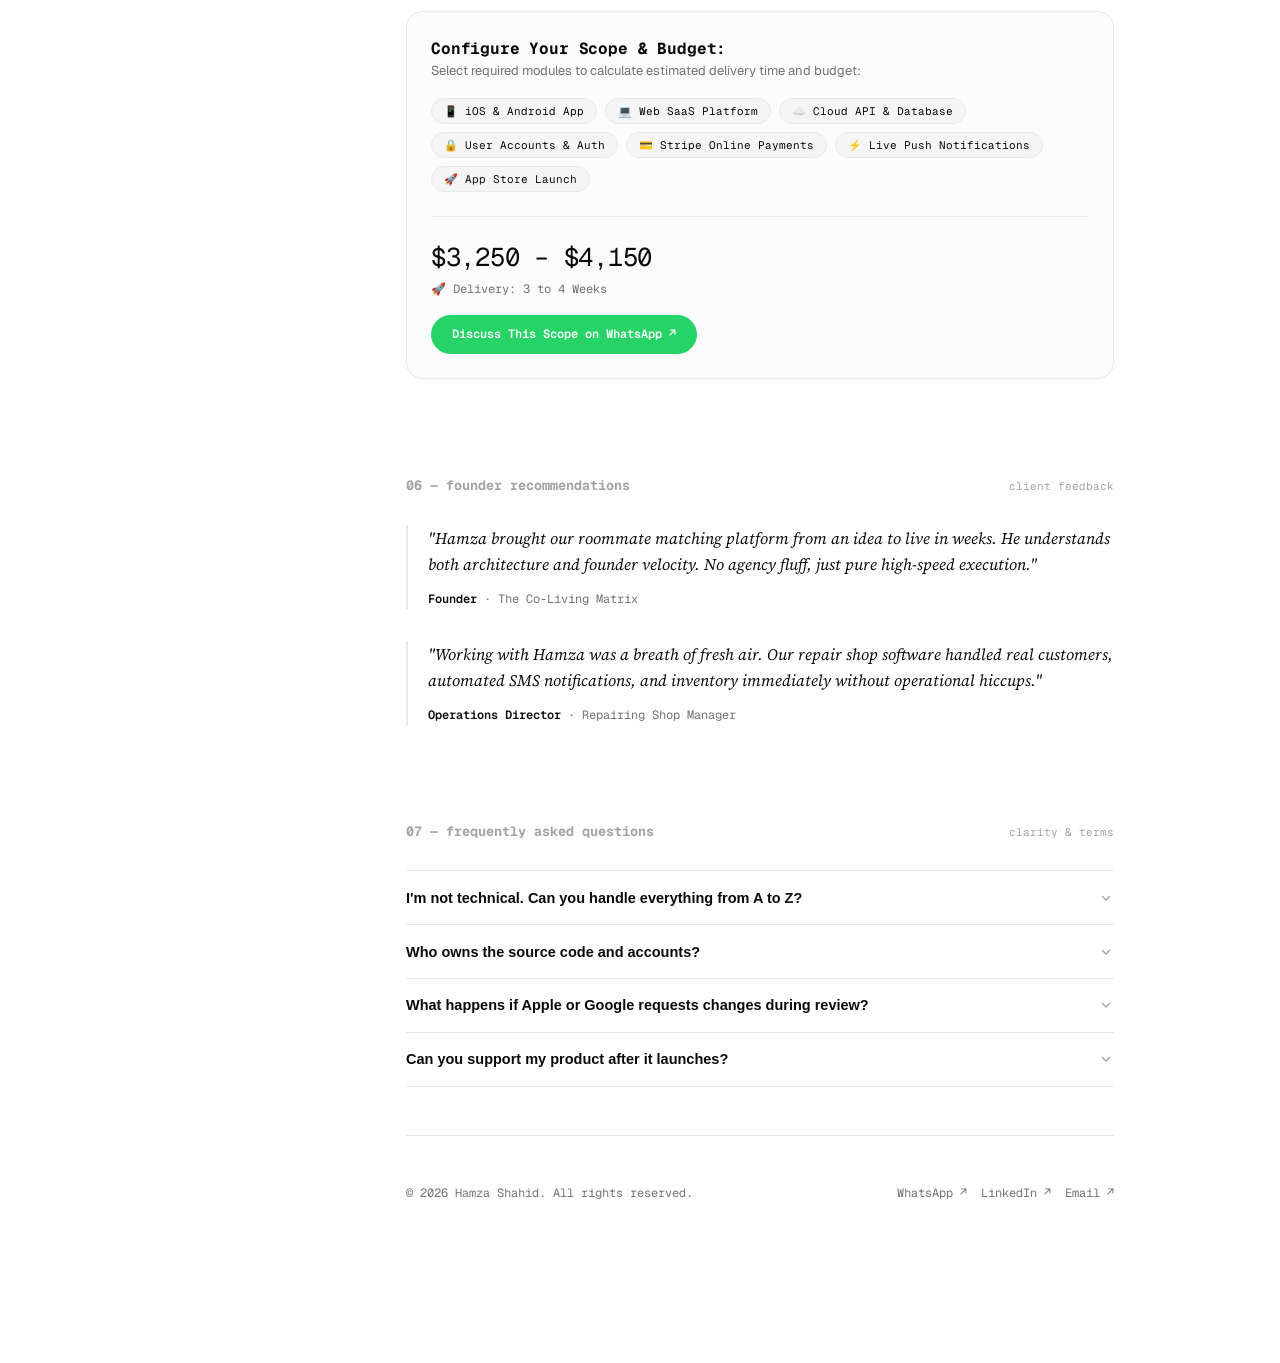
==== commit d8eaa8d8: "feat: add larger high-res profile photo to hero section" ====
--- a/index.html
+++ b/index.html
@@ -1,25 +1,21 @@
 <!DOCTYPE html>
-<html lang="en">
+<html lang="en" class="scroll-smooth">
 <head>
-  <meta charset="UTF-8">
-  <meta name="viewport" content="width=device-width, initial-scale=1.0">
-  
+  <meta charset="utf-8">
+  <meta name="viewport" content="width=device-width, initial-scale=1">
+
   <!-- SEO & Authority Meta Tags -->
-  <title>Hamza Shahid | App & Web Product Engineer | Hamza.build</title>
-  <meta name="description" content="I plan, build, and ship your iPhone app, Android app, and website from scratch. No agency prices. Talk directly with Hamza Shahid.">
-  <meta name="keywords" content="Hamza Shahid, Hamza.build, App Developer, Mobile App Builder, iPhone App, Android App, SaaS Developer, Fullstack Developer, MVP Builder, Startup Developer, Flutter, React Native, Laravel, Web App">
+  <title>Hamza Shahid — Full-Stack &amp; Mobile Product Engineer</title>
+  <meta name="description" content="Senior Full-Stack &amp; Mobile Product Engineer. Helping non-technical founders, startups, and companies turn ideas into live iPhone, Android apps and web platforms.">
+  <meta name="keywords" content="Hamza Shahid, App Developer, Mobile App Builder, iPhone App, Android App, SaaS Developer, Fullstack Developer, MVP Builder, Startup Developer, Flutter, React Native, Laravel, Web App">
   <meta name="author" content="Hamza Shahid">
-  
-  <meta property="og:title" content="Hamza.build | Built by Hamza Shahid">
-  <meta property="og:description" content="I plan, build, and ship your iPhone app, Android app, and website from scratch. No agency prices. Talk directly with Hamza Shahid.">
+
+  <meta property="og:title" content="Hamza Shahid — Full-Stack &amp; Mobile Product Engineer">
+  <meta property="og:description" content="Turn your app or software idea into a live, working product on iPhone, Android, and Web—without paying $30k+ to an agency.">
   <meta property="og:type" content="website">
-
-  <!-- Google Fonts -->
-  <link rel="preconnect" href="https://fonts.googleapis.com">
-  <link rel="preconnect" href="https://fonts.gstatic.com" crossorigin>
-  <link href="https://fonts.googleapis.com/css2?family=Instrument+Serif:ital@0;1&family=Outfit:wght@400;500;600;700;800&family=Plus+Jakarta+Sans:wght@400;500;600;700;800&display=swap" rel="stylesheet">
-  
-  <!-- Main Stylesheet -->
+  <meta property="og:url" content="https://hamzah682.github.io/portfolio/">
+
+  <!-- Stylesheet -->
   <link rel="stylesheet" href="style.css">
 
   <!-- Google tag (gtag.js) - Firebase Analytics -->
@@ -28,1896 +24,753 @@
     window.dataLayer = window.dataLayer || [];
     function gtag(){dataLayer.push(arguments);}
     gtag('js', new Date());
-
-    gtag('config', 'G-ER42TVVG63', {
-      send_page_view: true
-    });
+    gtag('config', 'G-ER42TVVG63', { send_page_view: true });
   </script>
 </head>
 <body>
 
-  <!-- Fullscreen Lightbox for Screenshot Previews -->
-  <div id="lightbox" onclick="closeLightbox(event)">
-    <span class="lightbox-close" onclick="closeLightbox(event)">&times;</span>
-    <img id="lightbox-img" src="" alt="Fullscreen Screenshot Preview">
+  <!-- ─────────────── Page-wide Halftone Backdrop (Bryl Lim Signature) ─────────────── -->
+  <div aria-hidden="true" style="pointer-events: none; position: fixed; inset: 0; z-index: 0;">
+    <div class="halftone halftone-wide mask-tr" style="position: absolute; right: 0; top: 0; height: 75vh; width: 65vw; opacity: 0.16;"></div>
+    <div class="halftone mask-bl" style="position: absolute; bottom: 0; left: 0; height: 60vh; width: 55vw; opacity: 0.13;"></div>
   </div>
 
-  <div class="page-wrapper">
-
-    <!-- Sticky Navigation Bar -->
-    <header class="navbar">
-      <div class="container nav-container">
-        <div class="nav-brand-group">
-          <a href="#overview" class="nav-brand" title="Hamza.build - Home">
-            <span class="brand-dot"></span>
-            <span>Hamza<span style="color: var(--accent-orange);">.build</span></span>
-          </a>
-          <a href="#blueprint" class="brand-badge" title="How your idea gets to the App Store">Idea → App Store</a>
-        </div>
-
-        <ul class="nav-menu">
-          <li><a href="#blueprint" class="nav-link">How It Works</a></li>
-          <li><a href="#skills" class="nav-link">What I Build</a></li>
-          <li><a href="#projects" class="nav-link">Live Projects</a></li>
-          <li><a href="#why-partner" class="nav-link">Why Choose Me</a></li>
-          <li><a href="#packages" class="nav-link">Packages</a></li>
-          <li><a href="#faq" class="nav-link">FAQ</a></li>
-        </ul>
-
-        <div class="nav-actions">
-          <a href="https://www.linkedin.com/in/-hamzashahid/" target="_blank" rel="noopener noreferrer" class="social-link desktop-only" title="LinkedIn Profile">
-            <svg width="17" height="17" viewBox="0 0 24 24" fill="currentColor"><path d="M19 0h-14c-2.761 0-5 2.239-5 5v14c0 2.761 2.239 5 5 5h14c2.762 0 5-2.239 5-5v-14c0-2.761-2.238-5-5-5zm-11 19h-3v-11h3v11zm-1.5-12.268c-.966 0-1.75-.79-1.75-1.764s.784-1.764 1.75-1.764 1.75.79 1.75 1.764-.783 1.764-1.75 1.764zm13.5 12.268h-3v-5.604c0-3.368-4-3.113-4 0v5.604h-3v-11h3v1.765c1.396-2.586 7-2.777 7 2.476v6.759z"/></svg>
-          </a>
-          <a href="https://wa.me/923456575495?text=Hi%20Hamza%2C%20I%20have%20an%20app%20idea%20I%27d%20like%20to%20discuss." target="_blank" rel="noopener noreferrer" class="social-link desktop-only" title="WhatsApp Chat">
-            <svg width="17" height="17" viewBox="0 0 24 24" fill="currentColor"><path d="M.057 24l1.687-6.163c-1.041-1.804-1.588-3.849-1.587-5.946.003-6.556 5.338-11.891 11.893-11.891 3.181.001 6.167 1.24 8.413 3.488 2.245 2.248 3.481 5.236 3.48 8.414-.003 6.557-5.338 11.892-11.893 11.892-1.99-.001-3.951-.5-5.688-1.448l-6.305 1.654zm6.597-3.807c1.676.995 3.276 1.591 5.392 1.592 5.448 0 9.886-4.434 9.889-9.885.002-5.462-4.415-9.89-9.881-9.892-5.452 0-9.887 4.434-9.889 9.884-.001 2.225.651 3.891 1.746 5.634l-.999 3.648 3.742-.981zm11.387-5.464c-.074-.124-.272-.198-.57-.347-.297-.149-1.758-.868-2.031-.967-.272-.099-.47-.149-.669.149-.198.297-.768.967-.941 1.165-.173.198-.347.223-.644.074-.297-.149-1.255-.462-2.39-1.475-.883-.788-1.48-1.761-1.653-2.059-.173-.297-.018-.458.13-.606.134-.133.297-.347.446-.521.151-.172.2-.296.3-.495.099-.198.05-.372-.025-.521-.075-.148-.669-1.611-.916-2.206-.242-.579-.487-.501-.669-.51l-.57-.01c-.198 0-.52.074-.792.372s-1.04 1.016-1.04 2.479 1.065 2.876 1.213 3.074c.149.198 2.095 3.2 5.076 4.487.709.306 1.263.489 1.694.626.712.226 1.36.194 1.872.118.571-.085 1.758-.719 2.006-1.413.248-.695.248-1.29.173-1.414z"/></svg>
-          </a>
-          <a href="#contact" class="btn btn-primary btn-sm nav-cta-btn">Talk to Hamza</a>
+  <!-- ─────────────── Fixed Left Sidebar (Desktop lg+) ─────────────── -->
+  <nav class="sidebar" aria-label="Sidebar Navigation">
+    <a href="#" class="sidebar-brand">
+      <span>Hamza Shahid</span>
+    </a>
+
+    <div class="sidebar-nav-group">
+      <div class="sidebar-nav-sub">
+        <a href="#projects" class="sidebar-link">
+          <svg width="15" height="15" viewBox="0 0 24 24" fill="none" stroke="currentColor" stroke-width="1.8"><rect x="3" y="3" width="7" height="7"/><rect x="14" y="3" width="7" height="7"/><rect x="14" y="14" width="7" height="7"/><rect x="3" y="14" width="7" height="7"/></svg>
+          <span>Projects</span>
+        </a>
+        <a href="#experience" class="sidebar-link">
+          <svg width="15" height="15" viewBox="0 0 24 24" fill="none" stroke="currentColor" stroke-width="1.8"><rect x="2" y="7" width="20" height="14" rx="2" ry="2"/><path d="M16 21V5a2 2 0 0 0-2-2h-4a2 2 0 0 0-2 2v16"/></svg>
+          <span>Experience</span>
+        </a>
+        <a href="#stack" class="sidebar-link">
+          <svg width="15" height="15" viewBox="0 0 24 24" fill="none" stroke="currentColor" stroke-width="1.8"><polyline points="16 18 22 12 16 6"/><polyline points="8 6 2 12 8 18"/></svg>
+          <span>Stack</span>
+        </a>
+        <a href="#services" class="sidebar-link">
+          <svg width="15" height="15" viewBox="0 0 24 24" fill="none" stroke="currentColor" stroke-width="1.8"><path d="M12 2l3.09 6.26L22 9.27l-5 4.87 1.18 6.88L12 17.77l-6.18 3.25L7 14.14 2 9.27l6.91-1.01L12 2z"/></svg>
+          <span>What I Build</span>
+        </a>
+      </div>
+
+      <div class="sidebar-divider"></div>
+
+      <div class="sidebar-nav-sub">
+        <a href="#packages" class="sidebar-link">
+          <svg width="15" height="15" viewBox="0 0 24 24" fill="none" stroke="currentColor" stroke-width="1.8"><path d="M21 16V8a2 2 0 0 0-1-1.73l-7-4a2 2 0 0 0-2 0l-7 4A2 2 0 0 0 3 8v8a2 2 0 0 0 1 1.73l7 4a2 2 0 0 0 2 0l7-4A2 2 0 0 0 21 16z"/></svg>
+          <span>Packages</span>
+        </a>
+        <a href="#recommendations" class="sidebar-link">
+          <svg width="15" height="15" viewBox="0 0 24 24" fill="none" stroke="currentColor" stroke-width="1.8"><path d="M21 11.5a8.38 8.38 0 0 1-.9 3.8 8.5 8.5 0 0 1-7.6 4.7 8.38 8.38 0 0 1-3.8-.9L3 21l1.9-5.7a8.38 8.38 0 0 1-.9-3.8 8.5 8.5 0 0 1 4.7-7.6 8.38 8.38 0 0 1 3.8-.9h.5a8.48 8.48 0 0 1 8 8v.5z"/></svg>
+          <span>Reviews</span>
+        </a>
+        <a href="#faq" class="sidebar-link">
+          <svg width="15" height="15" viewBox="0 0 24 24" fill="none" stroke="currentColor" stroke-width="1.8"><circle cx="12" cy="12" r="10"/><path d="M9.09 9a3 3 0 0 1 5.83 1c0 2-3 3-3 3"/><line x1="12" y1="17" x2="12.01" y2="17"/></svg>
+          <span>FAQ</span>
+        </a>
+      </div>
+    </div>
+
+    <!-- Interactive Actions: Ask Anything & Typing Test -->
+    <button type="button" onclick="openAsk()" class="sidebar-action-btn" title="Ask anything (⌘K)">
+      <span>Ask anything</span>
+      <span style="display: inline-flex; align-items: center; gap: 3px;">
+        <kbd class="kbd-badge ask-mod-key">⌘</kbd>
+        <span style="font-size: 10px; color: rgb(var(--g400));">+</span>
+        <kbd class="kbd-badge">K</kbd>
+      </span>
+    </button>
+
+    <button type="button" onclick="openTyping()" class="sidebar-action-btn" title="Typing test (⌘J)">
+      <span>Typing test</span>
+      <span style="display: inline-flex; align-items: center; gap: 3px;">
+        <kbd class="kbd-badge ask-mod-key">⌘</kbd>
+        <span style="font-size: 10px; color: rgb(var(--g400));">+</span>
+        <kbd class="kbd-badge">J</kbd>
+      </span>
+    </button>
+
+    <!-- Presence Box -->
+    <div class="presence-box">
+      <span class="presence-avatars">
+        <img class="presence-avatar" alt="Viewer" src="https://api.dicebear.com/9.x/notionists/svg?seed=Hamza&radius=50&backgroundColor=f1f1f1">
+        <img class="presence-avatar" alt="Viewer" src="https://api.dicebear.com/9.x/notionists/svg?seed=Alex&radius=50&backgroundColor=f1f1f1">
+      </span>
+      <p class="presence-label"><b class="presence-num">1</b> person viewing now</p>
+      <a href="https://wa.me/923456575495" target="_blank" rel="noopener noreferrer" class="presence-chat-btn">
+        <svg width="15" height="15" viewBox="0 0 24 24" fill="none" stroke="currentColor" stroke-width="1.8"><path d="M21 15a2 2 0 0 1-2 2H7l-4 4V5a2 2 0 0 1 2-2h14a2 2 0 0 1 2 2z"/></svg>
+        <span>instant chat ↗</span>
+      </a>
+    </div>
+
+    <!-- Controls: Theme Switcher & Interface Audio Toggle -->
+    <div class="sidebar-footer-controls">
+      <div class="theme-switch" role="group" aria-label="Theme Switcher">
+        <button type="button" data-theme-opt="system" onclick="setTheme('system', event)" class="theme-opt" title="System theme">
+          <svg viewBox="0 0 24 24" fill="none"><rect x="3" y="4" width="18" height="13" rx="2" stroke="currentColor" stroke-width="1.7"/><path d="M9 21h6M12 17v4" stroke="currentColor" stroke-width="1.7" stroke-linecap="round"/></svg>
+        </button>
+        <button type="button" data-theme-opt="light" onclick="setTheme('light', event)" class="theme-opt" title="Light theme">
+          <svg viewBox="0 0 24 24" fill="none"><circle cx="12" cy="12" r="4" stroke="currentColor" stroke-width="1.7"/><path d="M12 2v2M12 20v2M2 12h2M20 12h2M5 5l1.4 1.4M17.6 17.6L19 19M19 5l-1.4 1.4M6.4 17.6L5 19" stroke="currentColor" stroke-width="1.7" stroke-linecap="round"/></svg>
+        </button>
+        <button type="button" data-theme-opt="dark" onclick="setTheme('dark', event)" class="theme-opt" title="Dark theme">
+          <svg viewBox="0 0 24 24" fill="none"><path d="M20 13.6A8 8 0 1 1 10.4 4a6.2 6.2 0 0 0 9.6 9.6z" stroke="currentColor" stroke-width="1.7" stroke-linejoin="round"/></svg>
+        </button>
+      </div>
+
+      <button type="button" data-sound-toggle onclick="window.siteAudio?.toggle()" class="sound-toggle-btn" title="Toggle audio cues" aria-label="Toggle interface sounds" aria-pressed="false">
+        <svg class="sound-icon-off" width="14" height="14" viewBox="0 0 24 24" fill="none" stroke="currentColor" stroke-width="1.8"><path d="M11 5L6 9H2v6h4l5 4V5z"/><line x1="23" y1="9" x2="17" y2="15"/><line x1="17" y1="9" x2="23" y2="15"/></svg>
+        <svg class="sound-icon-on" style="display: none;" width="14" height="14" viewBox="0 0 24 24" fill="none" stroke="currentColor" stroke-width="1.8"><polygon points="11 5 6 9 2 9 2 15 6 15 11 19 11 5"/><path d="M19.07 4.93a10 10 0 0 1 0 14.14M15.54 8.46a5 5 0 0 1 0 7.07"/></svg>
+      </button>
+    </div>
+
+    <!-- Direct Reachout -->
+    <div>
+      <p class="sidebar-contact-text">For apps, software &amp; founders:</p>
+      <a href="mailto:hamzashahid682@gmail.com" class="sidebar-email-link">
+        <svg width="13" height="13" viewBox="0 0 24 24" fill="none" stroke="currentColor" stroke-width="1.8"><rect x="3" y="5" width="18" height="14" rx="2"/><polyline points="3 7 12 13 21 7"/></svg>
+        <span>hamzashahid682@gmail.com</span>
+      </a>
+    </div>
+  </nav>
+
+  <!-- ─────────────── Mobile Top Bar (<lg) ─────────────── -->
+  <header class="mobile-header">
+    <a href="#" class="sidebar-brand">
+      <span>Hamza Shahid</span>
+    </a>
+    <button type="button" onclick="openMobileNav()" class="mobile-menu-btn" aria-label="Open menu">
+      <svg width="22" height="22" viewBox="0 0 24 24" fill="none" stroke="currentColor" stroke-width="1.8"><line x1="3" y1="12" x2="21" y2="12"/><line x1="3" y1="6" x2="21" y2="6"/><line x1="3" y1="18" x2="21" y2="18"/></svg>
+    </button>
+  </header>
+
+  <!-- ─────────────── Mobile Full-Screen Menu Drawer ─────────────── -->
+  <div id="mobileNavOverlay" class="mobile-nav-overlay">
+    <div class="mobile-header" style="border-bottom: 1px solid rgb(var(--g200));">
+      <span class="sidebar-brand">Hamza Shahid</span>
+      <button type="button" onclick="closeMobileNav()" class="mobile-menu-btn" aria-label="Close menu">
+        <svg width="22" height="22" viewBox="0 0 24 24" fill="none" stroke="currentColor" stroke-width="2"><line x1="18" y1="6" x2="6" y2="18"/><line x1="6" y1="6" x2="18" y2="18"/></svg>
+      </button>
+    </div>
+    <div class="mobile-nav-inner">
+      <div class="mobile-nav-links">
+        <a href="#projects" class="sidebar-link" onclick="closeMobileNav()">Projects</a>
+        <a href="#experience" class="sidebar-link" onclick="closeMobileNav()">Experience</a>
+        <a href="#stack" class="sidebar-link" onclick="closeMobileNav()">Tech Stack</a>
+        <a href="#services" class="sidebar-link" onclick="closeMobileNav()">What I Build</a>
+        <a href="#packages" class="sidebar-link" onclick="closeMobileNav()">Packages &amp; Pricing</a>
+        <a href="#recommendations" class="sidebar-link" onclick="closeMobileNav()">Founder Reviews</a>
+        <a href="#faq" class="sidebar-link" onclick="closeMobileNav()">FAQ</a>
+      </div>
+
+      <div class="sidebar-divider" style="margin: 1.5rem 0;"></div>
+
+      <div style="display: flex; gap: 1rem; align-items: center; margin-bottom: 1.5rem;">
+        <button type="button" onclick="closeMobileNav(); openAsk();" class="sidebar-action-btn">
+          <span>Ask anything</span>
+          <kbd class="kbd-badge ask-mod-key">⌘</kbd><kbd class="kbd-badge">K</kbd>
+        </button>
+        <button type="button" onclick="closeMobileNav(); openTyping();" class="sidebar-action-btn">
+          <span>Typing test</span>
+          <kbd class="kbd-badge ask-mod-key">⌘</kbd><kbd class="kbd-badge">J</kbd>
+        </button>
+      </div>
+
+      <div style="margin-top: auto;">
+        <p class="sidebar-contact-text">Direct Contact Line:</p>
+        <a href="https://wa.me/923456575495" target="_blank" rel="noopener" class="sidebar-email-link" style="color: #25D366;">
+          <span>WhatsApp: +92 345 6575495 ↗</span>
+        </a>
+      </div>
+    </div>
+  </div>
+
+  <!-- ─────────────── Main Wrapper & Content Container ─────────────── -->
+  <main class="main-wrapper">
+    <div class="content-container">
+
+      <!-- ── 1. Hero Section ── -->
+      <section class="hero-block">
+        <div style="position: relative; flex-shrink: 0;">
+          <div aria-hidden="true" class="halftone mask-circle" style="position: absolute; bottom: -12px; left: -12px; width: 120px; height: 120px; opacity: 0.28; pointer-events: none;"></div>
+          <div class="hero-photo-wrap">
+            <img src="apps/hamza_profile.png" alt="Hamza Shahid" class="hero-photo-img">
+          </div>
+        </div>
+
+        <div>
+          <h1 class="hero-title">Hamza Shahid</h1>
+
+          <div class="hero-role-pill">
+            <span class="pulse-dot"></span>
+            <span>Senior Full-Stack &amp; Mobile Product Engineer</span>
+          </div>
+
+          <p class="hero-bio">
+            I'm a full-stack engineer. I build modern web platforms, iOS, and Android applications that scale.
+          </p>
+
+          <p class="hero-bio">
+            I help non-technical founders, startups, and companies turn napkin sketches into live software on the <strong>Apple App Store &amp; Google Play in 3 to 5 weeks</strong>. Transparent, moderate budget — zero agency bloat.
+          </p>
+
+          <!-- Social Links Row -->
+          <div class="hero-socials-row">
+            <a href="https://github.com/hamzah682" target="_blank" rel="noopener" class="hero-social-link">github ↗</a>
+            <a href="https://www.linkedin.com/in/-hamzashahid/" target="_blank" rel="noopener" class="hero-social-link">linkedin ↗</a>
+            <a href="https://wa.me/923456575495" target="_blank" rel="noopener" class="hero-social-link" style="color: #25D366; font-weight: 600;">whatsapp ↗</a>
+            <a href="mailto:hamzashahid682@gmail.com" class="hero-social-link">email ↗</a>
+            <a href="resume.pdf" target="_blank" rel="noopener" class="hero-social-link">resume.pdf ↗</a>
+          </div>
+        </div>
+      </section>
+
+      <!-- ── 2. Live Production Stats Bar ── -->
+      <section class="stats-strip" aria-label="Key Engineering Metrics">
+        <div class="stat-cell">
+          <div class="stat-value">12<span>+</span></div>
+          <div class="stat-label">Live Systems Shipped</div>
+        </div>
+        <div class="stat-cell">
+          <div class="stat-value">100<span>k+</span></div>
+          <div class="stat-label">Active Users Served</div>
+        </div>
+        <div class="stat-cell">
+          <div class="stat-value">3<span>-</span>5 wks</div>
+          <div class="stat-label">Average Time to Store</div>
+        </div>
+      </section>
+
+      <!-- ── Halftone Accent Divider ── -->
+      <div aria-hidden="true" class="halftone halftone-wide mask-fade-x" style="height: 1.5rem; width: 100%; opacity: 0.18; margin: 1rem 0;"></div>
+
+      <!-- ── 3. Interactive Spotlight 3D Card Deck (Bryl Lim Signature Feature) ── -->
+      <section class="content-section" style="padding-top: 1rem;">
+        <div class="section-head-bar">
+          <h2 class="section-num-tag">01 — spotlight fleet</h2>
+          <span class="font-mono" style="font-size: 11px; color: rgb(var(--g400));">click cards to fan ↔</span>
+        </div>
+
+        <div class="deck-container" data-deck>
           
-          <!-- Mobile Menu Toggle Button -->
-          <button class="nav-toggle" id="nav-toggle" aria-label="Toggle Navigation Menu" aria-expanded="false" onclick="toggleMobileNav()">
-            <span class="hamburger-line"></span>
-            <span class="hamburger-line"></span>
-            <span class="hamburger-line"></span>
-          </button>
-        </div>
-      </div>
-
-      <!-- Mobile Navigation Drawer -->
-      <div class="mobile-nav-drawer" id="mobile-nav">
-        <div class="mobile-nav-inner">
-          <div class="mobile-nav-header">
-            <span class="mobile-nav-label">Navigation</span>
-            <button class="mobile-nav-close" onclick="closeMobileNav()" aria-label="Close menu">&times;</button>
-          </div>
-          <ul class="mobile-nav-list">
-            <li><a href="#blueprint" class="mobile-nav-link" onclick="closeMobileNav()"><span class="nav-icon">🗺️</span> How It Works</a></li>
-            <li><a href="#skills" class="mobile-nav-link" onclick="closeMobileNav()"><span class="nav-icon">⚡</span> What I Build</a></li>
-            <li><a href="#projects" class="mobile-nav-link" onclick="closeMobileNav()"><span class="nav-icon">📱</span> Live Projects</a></li>
-            <li><a href="#why-partner" class="mobile-nav-link" onclick="closeMobileNav()"><span class="nav-icon">🤝</span> Why Choose Me</a></li>
-            <li><a href="#packages" class="mobile-nav-link" onclick="closeMobileNav()"><span class="nav-icon">📦</span> Packages</a></li>
-            <li><a href="#faq" class="mobile-nav-link" onclick="closeMobileNav()"><span class="nav-icon">💬</span> FAQ</a></li>
-          </ul>
-          <div class="mobile-nav-footer">
-            <a href="https://wa.me/923456575495?text=Hi%20Hamza%2C%20I%20have%20an%20app%20idea%20I%27d%20like%20to%20discuss." target="_blank" rel="noopener noreferrer" class="btn btn-whatsapp" style="width: 100%;" onclick="closeMobileNav()">
-              <svg width="18" height="18" viewBox="0 0 24 24" fill="currentColor"><path d="M.057 24l1.687-6.163c-1.041-1.804-1.588-3.849-1.587-5.946.003-6.556 5.338-11.891 11.893-11.891 3.181.001 6.167 1.24 8.413 3.488 2.245 2.248 3.481 5.236 3.48 8.414-.003 6.557-5.338 11.892-11.893 11.892-1.99-.001-3.951-.5-5.688-1.448l-6.305 1.654zm6.597-3.807c1.676.995 3.276 1.591 5.392 1.592 5.448 0 9.886-4.434 9.889-9.885.002-5.462-4.415-9.89-9.881-9.892-5.452 0-9.887 4.434-9.889 9.884-.001 2.225.651 3.891 1.746 5.634l-.999 3.648 3.742-.981zm11.387-5.464c-.074-.124-.272-.198-.57-.347-.297-.149-1.758-.868-2.031-.967-.272-.099-.47-.149-.669.149-.198.297-.768.967-.941 1.165-.173.198-.347.223-.644.074-.297-.149-1.255-.462-2.39-1.475-.883-.788-1.48-1.761-1.653-2.059-.173-.297-.018-.458.13-.606.134-.133.297-.347.446-.521.151-.172.2-.296.3-.495.099-.198.05-.372-.025-.521-.075-.148-.669-1.611-.916-2.206-.242-.579-.487-.501-.669-.51l-.57-.01c-.198 0-.52.074-.792.372s-1.04 1.016-1.04 2.479 1.065 2.876 1.213 3.074c.149.198 2.095 3.2 5.076 4.487.709.306 1.263.489 1.694.626.712.226 1.36.194 1.872.118.571-.085 1.758-.719 2.006-1.413.248-.695.248-1.29.173-1.414z"/></svg>
-              <span>Instant Chat on WhatsApp</span>
+          <!-- Card 1 (Center): Sync Beat -->
+          <article class="deck-card is-center" onclick="activateCard(this)" tabindex="0" role="button" aria-label="Show Sync Beat Audio App">
+            <div class="deck-pill-row">
+              <span class="deck-badge-dark">Featured Mobile App</span>
+              <span class="deck-badge-outline">14 App Screens</span>
+            </div>
+            <div class="deck-app-header">
+              <img src="apps/musicshare_logo.webp" alt="Sync Beat logo" class="deck-app-icon">
+              <div>
+                <h3 class="deck-app-name">Sync Beat — Audio Sharing</h3>
+                <span class="font-mono" style="font-size: 11px; color: rgb(var(--g500));">Real-Time WebSocket Sync</span>
+              </div>
+            </div>
+            <p class="deck-app-desc">
+              Low-latency collaborative music and podcast listening app. Synchronizes streaming audio across multiple participant devices simultaneously.
+            </p>
+            <div class="deck-app-actions">
+              <button type="button" onclick="openGalleryModal('musicshare')" class="btn-inspect-pill">
+                <svg width="13" height="13" viewBox="0 0 24 24" fill="none" stroke="currentColor" stroke-width="2"><circle cx="11" cy="11" r="8"/><line x1="21" y1="21" x2="16.65" y2="16.65"/></svg>
+                <span>Inspect 14 Screens</span>
+              </button>
+            </div>
+          </article>
+
+          <!-- Card 2 (Left): GeoFarming GIS -->
+          <article class="deck-card is-left" onclick="activateCard(this)" tabindex="0" role="button" aria-label="Show GeoFarming GIS App">
+            <div class="deck-pill-row">
+              <span class="deck-badge-dark">AgTech GIS Platform</span>
+              <span class="deck-badge-outline">15 Screens</span>
+            </div>
+            <div class="deck-app-header">
+              <img src="apps/geofarmingapp_logo.webp" alt="GeoFarming logo" class="deck-app-icon">
+              <div>
+                <h3 class="deck-app-name">GeoFarming GIS Engine</h3>
+                <span class="font-mono" style="font-size: 11px; color: rgb(var(--g500));">Offline Map Polygons</span>
+              </div>
+            </div>
+            <p class="deck-app-desc">
+              Precision agriculture mapping platform for livestock pasture division, GPS paddock boundaries, and rotational grazing algorithms.
+            </p>
+            <div class="deck-app-actions">
+              <button type="button" onclick="openGalleryModal('geofarming')" class="btn-inspect-pill">
+                <svg width="13" height="13" viewBox="0 0 24 24" fill="none" stroke="currentColor" stroke-width="2"><circle cx="11" cy="11" r="8"/><line x1="21" y1="21" x2="16.65" y2="16.65"/></svg>
+                <span>Inspect 15 Screens</span>
+              </button>
+            </div>
+          </article>
+
+          <!-- Card 3 (Right): NoteSnap Academic -->
+          <article class="deck-card is-right" onclick="activateCard(this)" tabindex="0" role="button" aria-label="Show NoteSnap App">
+            <div class="deck-pill-row">
+              <span class="deck-badge-dark">EdTech Crowdsource</span>
+              <span class="deck-badge-outline">17 Screens</span>
+            </div>
+            <div class="deck-app-header">
+              <img src="apps/notessnap_logo.jpg" alt="NoteSnap logo" class="deck-app-icon">
+              <div>
+                <h3 class="deck-app-name">NoteSnap Knowledge Base</h3>
+                <span class="font-mono" style="font-size: 11px; color: rgb(var(--g500));">Academic Peer Sharing</span>
+              </div>
+            </div>
+            <p class="deck-app-desc">
+              Crowdsourced exam notes and textbook guide repository for university students with incentive reward points and cloud sync.
+            </p>
+            <div class="deck-app-actions">
+              <button type="button" onclick="openGalleryModal('notessnap')" class="btn-inspect-pill">
+                <svg width="13" height="13" viewBox="0 0 24 24" fill="none" stroke="currentColor" stroke-width="2"><circle cx="11" cy="11" r="8"/><line x1="21" y1="21" x2="16.65" y2="16.65"/></svg>
+                <span>Inspect 17 Screens</span>
+              </button>
+            </div>
+          </article>
+
+        </div>
+      </section>
+
+      <!-- ── 4. Commercial Projects Fleet (`#projects`) ── -->
+      <section id="projects" class="content-section">
+        <div class="section-head-bar">
+          <h2 class="section-num-tag">02 — commercial projects</h2>
+          <a href="https://play.google.com/store/apps/dev?id=7932722599774181122" target="_blank" rel="noopener" class="section-action-link">google play hub →</a>
+        </div>
+
+        <div class="projects-table">
+          
+          <!-- Project 1: The Co-Living Matrix -->
+          <div class="project-row">
+            <div class="project-row-left">
+              <div class="project-row-title">
+                <span>The Co-Living Matrix</span>
+                <span class="tag-badge">Web SaaS Platform</span>
+              </div>
+              <p class="project-row-desc">
+                Algorithm-driven roommate matching &amp; verified co-living marketplace. Multi-factor personality quiz, instant chat, and identity verification.
+              </p>
+              <div class="project-row-tags">
+                <span class="tag-badge">Vue.js</span>
+                <span class="tag-badge">Node.js</span>
+                <span class="tag-badge">Stripe Invoicing</span>
+                <span class="tag-badge">PostgreSQL</span>
+              </div>
+            </div>
+            <div class="project-row-right">
+              <a href="https://thecolivingmatrix.com/" target="_blank" rel="noopener" class="btn-inspect-pill">
+                <span>Visit Live Platform ↗</span>
+              </a>
+            </div>
+          </div>
+
+          <!-- Project 2: Repairing Shop Manager -->
+          <div class="project-row">
+            <div class="project-row-left">
+              <div class="project-row-title">
+                <span>Repairing Shop Manager</span>
+                <span class="tag-badge">Enterprise ERP</span>
+              </div>
+              <p class="project-row-desc">
+                Complete multi-tenant business operating system for device repair centers. Ticket lifecycle, inventory depletion alerts, automated customer SMS notifications.
+              </p>
+              <div class="project-row-tags">
+                <span class="tag-badge">Multi-Tenant DB</span>
+                <span class="tag-badge">Twilio SMS</span>
+                <span class="tag-badge">Thermal Printing</span>
+                <span class="tag-badge">Analytics</span>
+              </div>
+            </div>
+            <div class="project-row-right">
+              <a href="https://repairingshopmanager.com/" target="_blank" rel="noopener" class="btn-inspect-pill">
+                <span>Visit Live Platform ↗</span>
+              </a>
+            </div>
+          </div>
+
+          <!-- Project 3: VideoSaver Utility Engine -->
+          <div class="project-row">
+            <div class="project-row-left">
+              <div class="project-row-title">
+                <span>VideoSaver Utility Engine</span>
+                <span class="tag-badge">Android Utility</span>
+              </div>
+              <p class="project-row-desc">
+                High-throughput background download manager for Android devices. Parallel chunk downloading, pause/resume network recovery, and background gallery sync.
+              </p>
+              <div class="project-row-tags">
+                <span class="tag-badge">Multi-Threading</span>
+                <span class="tag-badge">Native Background Services</span>
+                <span class="tag-badge">Google Play Live</span>
+              </div>
+            </div>
+            <div class="project-row-right">
+              <a href="https://play.google.com/store/apps/details?id=video.download.downloader.snap.tubex" target="_blank" rel="noopener" class="btn-inspect-pill">
+                <span>Google Play Listing ↗</span>
+              </a>
+            </div>
+          </div>
+
+          <!-- Project 4: Social Video & Creator Escrow Hub -->
+          <div class="project-row">
+            <div class="project-row-left">
+              <div class="project-row-title">
+                <span>Social Video &amp; Creator Escrow Hub</span>
+                <span class="tag-badge">Mobile Media</span>
+              </div>
+              <p class="project-row-desc">
+                Short-form video streaming and freelance commission marketplace. Users discover creators, watch streams, and fund milestone escrow bookings.
+              </p>
+              <div class="project-row-tags">
+                <span class="tag-badge">Short Video Feed</span>
+                <span class="tag-badge">Live Chat</span>
+                <span class="tag-badge">Escrow Engine</span>
+              </div>
+            </div>
+            <div class="project-row-right">
+              <button type="button" onclick="openGalleryModal('socialapp')" class="btn-inspect-pill">
+                <span>Inspect 9 Screens</span>
+              </button>
+            </div>
+          </div>
+
+          <!-- Project 5: Ocean Nail & Spa Platform -->
+          <div class="project-row">
+            <div class="project-row-left">
+              <div class="project-row-title">
+                <span>Ocean Nail &amp; Spa Portal</span>
+                <span class="tag-badge">Client Platform</span>
+              </div>
+              <p class="project-row-desc">
+                Luxury salon digital presence &amp; customer conversion engine. Live operating hours HUD, service menu chips, interactive session price calculator.
+              </p>
+              <div class="project-row-tags">
+                <span class="tag-badge">Interactive Estimator</span>
+                <span class="tag-badge">Real-Time Hours HUD</span>
+                <span class="tag-badge">Instant Booking</span>
+              </div>
+            </div>
+            <div class="project-row-right">
+              <a href="/projects/ocean-nail-and-spa/" target="_blank" rel="noopener" class="btn-inspect-pill">
+                <span>View Platform ↗</span>
+              </a>
+            </div>
+          </div>
+
+        </div>
+      </section>
+
+      <!-- ── 5. Experience Timeline (`#experience`) ── -->
+      <section id="experience" class="content-section">
+        <div class="section-head-bar">
+          <h2 class="section-num-tag">03 — experience history</h2>
+          <a href="resume.pdf" target="_blank" rel="noopener" class="section-action-link">download resume →</a>
+        </div>
+
+        <div class="exp-table">
+          <div class="exp-row">
+            <span class="exp-year">2024–Now</span>
+            <span class="exp-role">Principal Engineer &amp; Founder</span>
+            <span class="exp-company">Soloship Studio</span>
+          </div>
+          <div class="exp-row">
+            <span class="exp-year">2022–2024</span>
+            <span class="exp-role">Senior Full-Stack &amp; Mobile Engineer</span>
+            <span class="exp-company">Venture Startups &amp; Clients</span>
+          </div>
+          <div class="exp-row">
+            <span class="exp-year">2020–2022</span>
+            <span class="exp-role">Full-Stack SaaS &amp; API Developer</span>
+            <span class="exp-company">Cloud Product Teams</span>
+          </div>
+          <div class="exp-row">
+            <span class="exp-year">2018–2020</span>
+            <span class="exp-role">Mobile Application Developer</span>
+            <span class="exp-company">Android &amp; Cross-Platform</span>
+          </div>
+        </div>
+      </section>
+
+      <!-- ── 6. Tech Stack (`#stack`) ── -->
+      <section id="stack" class="content-section">
+        <div class="section-head-bar">
+          <h2 class="section-num-tag">04 — engineering stack</h2>
+          <span class="font-mono" style="font-size: 11px; color: rgb(var(--g400));">battle-tested tools</span>
+        </div>
+
+        <div class="stack-chips-wrap">
+          <span class="stack-chip">Flutter</span>
+          <span class="stack-chip">React Native</span>
+          <span class="stack-chip">iOS (Swift)</span>
+          <span class="stack-chip">Android (Kotlin)</span>
+          <span class="stack-chip">Next.js</span>
+          <span class="stack-chip">React</span>
+          <span class="stack-chip">TypeScript</span>
+          <span class="stack-chip">Node.js</span>
+          <span class="stack-chip">Laravel</span>
+          <span class="stack-chip">PostgreSQL</span>
+          <span class="stack-chip">Supabase</span>
+          <span class="stack-chip">Firebase</span>
+          <span class="stack-chip">Stripe Payments</span>
+          <span class="stack-chip">WebSockets</span>
+          <span class="stack-chip">Docker</span>
+          <span class="stack-chip">Git / CI-CD</span>
+        </div>
+      </section>
+
+      <!-- ── 7. Transparent Packages & Interactive Estimator (`#packages`) ── -->
+      <section id="packages" class="content-section">
+        <div class="section-head-bar">
+          <h2 class="section-num-tag">05 — packages &amp; estimator</h2>
+          <span class="font-mono" style="font-size: 11px; color: rgb(var(--g400));">transparent budget</span>
+        </div>
+
+        <div class="packages-grid">
+          
+          <!-- Package 1: MVP Launchpad -->
+          <div class="package-card">
+            <h3 class="package-name">0-to-1 MVP Launchpad</h3>
+            <div class="package-price">$2,400 <span>/ fixed</span></div>
+            <p class="package-desc">Best for testing a brand new app idea fast with real users without spending an agency fortune.</p>
+            <ul class="package-list">
+              <li class="package-item"><span>✓</span><span>Visual Screen Blueprint &amp; Specs</span></li>
+              <li class="package-item"><span>✓</span><span>iPhone &amp; Android App or Web SaaS</span></li>
+              <li class="package-item"><span>✓</span><span>Customer Accounts &amp; Stripe Setup</span></li>
+              <li class="package-item"><span>✓</span><span>Shipped in 3 to 4 Weeks</span></li>
+              <li class="package-item"><span>✓</span><span>14 Days Bugfix Warranty</span></li>
+            </ul>
+            <a href="https://wa.me/923456575495?text=Hi%20Hamza%2C%20let%27s%20discuss%20the%20MVP%20Launchpad%20package." target="_blank" rel="noopener" class="package-btn">Start MVP Project ↗</a>
+          </div>
+
+          <!-- Package 2: Full Web SaaS Platform (Featured) -->
+          <div class="package-card is-featured">
+            <span class="package-badge">Most Popular</span>
+            <h3 class="package-name">Full-Stack SaaS Platform</h3>
+            <div class="package-price">$4,800 <span>/ fixed</span></div>
+            <p class="package-desc">Complete multi-platform ecosystem with subscriptions, customer portal, and admin dashboard.</p>
+            <ul class="package-list">
+              <li class="package-item"><span>✓</span><span>iOS &amp; Android Apps + Web Portal</span></li>
+              <li class="package-item"><span>✓</span><span>Stripe Subscriptions &amp; Billing</span></li>
+              <li class="package-item"><span>✓</span><span>Owner Admin Control Dashboard</span></li>
+              <li class="package-item"><span>✓</span><span>Apple &amp; Google Store Submissions</span></li>
+              <li class="package-item"><span>✓</span><span>30 Days Priority Warranty</span></li>
+            </ul>
+            <a href="https://wa.me/923456575495?text=Hi%20Hamza%2C%20I%20want%20to%20build%20a%20Full-Stack%20Platform." target="_blank" rel="noopener" class="package-btn">Start Full-Stack Project ↗</a>
+          </div>
+
+          <!-- Package 3: Monthly Sprints Retainer -->
+          <div class="package-card">
+            <h3 class="package-name">Fractional CTO &amp; Sprints</h3>
+            <div class="package-price">$2,900 <span>/ month</span></div>
+            <p class="package-desc">Continuous feature delivery, cloud architecture, and ongoing speed for established products.</p>
+            <ul class="package-list">
+              <li class="package-item"><span>✓</span><span>Bi-Weekly Continuous Sprints</span></li>
+              <li class="package-item"><span>✓</span><span>Direct WhatsApp Founder Access</span></li>
+              <li class="package-item"><span>✓</span><span>Database &amp; Performance Scaling</span></li>
+              <li class="package-item"><span>✓</span><span>Store Compliance Maintenance</span></li>
+              <li class="package-item"><span>✓</span><span>Pause or Cancel Anytime</span></li>
+            </ul>
+            <a href="https://wa.me/923456575495?text=Hi%20Hamza%2C%20let%27s%20discuss%20the%20Monthly%20Retainer." target="_blank" rel="noopener" class="package-btn">Inquire Retainer ↗</a>
+          </div>
+
+        </div>
+
+        <!-- Interactive Scope Chips Estimator Box -->
+        <div style="margin-top: 2rem; border: 1px solid rgb(var(--g200)); border-radius: 16px; padding: 1.5rem; background: rgb(var(--g50) / 0.5);">
+          <div style="margin-bottom: 1rem;">
+            <h3 class="font-pixel" style="font-size: 16px; color: rgb(var(--ink));">Configure Your Scope &amp; Budget:</h3>
+            <p style="font-size: 13px; color: rgb(var(--g500));">Select required modules to calculate estimated delivery time and budget:</p>
+          </div>
+
+          <div style="display: flex; flex-wrap: wrap; gap: 8px; margin-bottom: 1.5rem;">
+            <button type="button" class="btn-inspect-pill is-selected" onclick="toggleScope('mobile_app', this)">📱 iOS &amp; Android App</button>
+            <button type="button" class="btn-inspect-pill is-selected" onclick="toggleScope('web_portal', this)">💻 Web SaaS Platform</button>
+            <button type="button" class="btn-inspect-pill is-selected" onclick="toggleScope('cloud_backend', this)">☁️ Cloud API &amp; Database</button>
+            <button type="button" class="btn-inspect-pill is-selected" onclick="toggleScope('auth_roles', this)">🔒 User Accounts &amp; Auth</button>
+            <button type="button" class="btn-inspect-pill" onclick="toggleScope('stripe_pay', this)">💳 Stripe Online Payments</button>
+            <button type="button" class="btn-inspect-pill" onclick="toggleScope('realtime_sync', this)">⚡ Live Push Notifications</button>
+            <button type="button" class="btn-inspect-pill is-selected" onclick="toggleScope('app_store_launch', this)">🚀 App Store Launch</button>
+          </div>
+
+          <div style="display: flex; flex-direction: column; gap: 1rem; align-items: flex-start; justify-content: space-between; border-top: 1px solid rgb(var(--g200)); padding-top: 1.25rem;">
+            <div>
+              <div id="estBudgetValue" class="font-pixel" style="font-size: 1.6rem; color: rgb(var(--ink));">$3,250 – $4,150</div>
+              <div id="estTimeValue" class="font-mono" style="font-size: 12px; color: rgb(var(--g500)); margin-top: 2px;">🚀 Delivery: 3 to 4 Weeks</div>
+            </div>
+            <a href="#" id="estWhatsappBtn" target="_blank" rel="noopener" class="package-btn" style="background: #25D366; color: #fff; border-color: #25D366; width: auto; padding: 9px 20px;">
+              <span>Discuss This Scope on WhatsApp ↗</span>
             </a>
-            <div class="mobile-nav-socials">
-              <a href="https://www.linkedin.com/in/-hamzashahid/" target="_blank" rel="noopener noreferrer" class="social-link" title="LinkedIn Profile">
-                <svg width="17" height="17" viewBox="0 0 24 24" fill="currentColor"><path d="M19 0h-14c-2.761 0-5 2.239-5 5v14c0 2.761 2.239 5 5 5h14c2.762 0 5-2.239 5-5v-14c0-2.761-2.238-5-5-5zm-11 19h-3v-11h3v11zm-1.5-12.268c-.966 0-1.75-.79-1.75-1.764s.784-1.764 1.75-1.764 1.75.79 1.75 1.764-.783 1.764-1.75 1.764zm13.5 12.268h-3v-5.604c0-3.368-4-3.113-4 0v5.604h-3v-11h3v1.765c1.396-2.586 7-2.777 7 2.476v6.759z"/></svg>
-              </a>
-              <a href="mailto:hamzashahid682@gmail.com" class="social-link" title="Email Hamza">
-                <svg width="17" height="17" viewBox="0 0 24 24" fill="none" stroke="currentColor" stroke-width="2"><path d="M4 4h16c1.1 0 2 .9 2 2v12c0 1.1-.9 2-2 2H4c-1.1 0-2-.9-2-2V6c0-1.1.9-2 2-2z"/><polyline points="22,6 12,13 2,6"/></svg>
-              </a>
-            </div>
-          </div>
-        </div>
-      </div>
-      <div class="mobile-nav-overlay" id="mobile-nav-overlay" onclick="closeMobileNav()"></div>
-    </header>
-
-    <!-- Hero Section -->
-    <section class="hero" id="overview">
-      <div class="container hero-wrapper">
-        
-        <!-- Social Proof & Availability Badges -->
-        <div class="hero-top-badges">
-          <div class="social-proof-pill">
-            <div class="avatar-stack">
-              <img src="apps/hamza_headshot.jpg" alt="Hamza Shahid headshot">
-              <span class="badge-icon">⚡</span>
-            </div>
-            <span>12 Apps Live</span>
-          </div>
-        </div>
-
-        <!-- Plain-English Outcome Headline -->
-        <h1 class="hero-headline">
-          Have an App Idea? <br>
-          <span class="serif-italic">I'll Build and Launch It.</span> <span class="accent-orange">No Agency Prices.</span>
-        </h1>
-
-        <!-- Crystal Clear Subtitle for Non-Techies -->
-        <p class="hero-subheadline">
-          I'm one developer. I plan, build, and ship your iPhone app, Android app, and website. You talk to me, not a sales team.
-        </p>
-
-        <!-- Primary Call to Actions -->
-        <div class="hero-cta-group">
-          <a href="https://wa.me/923456575495?text=Hi%20Hamza%2C%20I%20have%20an%20app%20idea%20I%27d%20like%20to%20discuss%20with%20you." target="_blank" rel="noopener noreferrer" class="btn btn-orange btn-lg">
-            <span>Discuss Your Idea on WhatsApp</span>
-            <svg width="18" height="18" viewBox="0 0 24 24" fill="none" stroke="currentColor" stroke-width="2.5"><path d="M5 12h14M12 5l7 7-7 7"/></svg>
-          </a>
-          
-          <a href="[CALENDLY_URL_TBD]" target="_blank" rel="noopener noreferrer" class="btn btn-outline btn-lg cal-booking-btn">
-            <span>Book a 20-min Call</span>
-          </a>
-
-          <a href="#projects" class="btn btn-outline btn-lg">
-            <span>See What I've Built</span>
-          </a>
-        </div>
-
-        <!-- Hero Showcase Card -->
-        <div class="hero-showcase">
-          <div class="showcase-chrome">
-            <div class="chrome-dots">
-              <span></span><span></span><span></span>
-            </div>
-            <div class="chrome-url-bar">
-              <svg width="12" height="12" viewBox="0 0 24 24" fill="none" stroke="currentColor" stroke-width="2"><circle cx="12" cy="12" r="10"/><path d="M2 12h20M12 2a15.3 15.3 0 0 1 4 10 15.3 15.3 0 0 1-4 10 15.3 15.3 0 0 1-4-10 15.3 15.3 0 0 1 4-10z"/></svg>
-              <span>https://hamza.build/systems/live</span>
-            </div>
-            <div class="chrome-badge">
-              <span class="pulse-dot"></span>
-              <span>Live Apps Serving Real Users</span>
-            </div>
-          </div>
-
-          <div class="showcase-content-grid">
-            <div class="showcase-lead-info">
-              <span class="showcase-badge">Featured Case Study</span>
-              <h2 class="showcase-lead-title">From Napkin Sketch to Real Paying Customers</h2>
-              <p class="showcase-lead-desc">
-                Real platforms like <strong>The Co-Living Matrix</strong> (roommate matchmaking) and <strong>Repairing Shop Manager</strong> (business management app). Built with online payments, customer logins, automatic notifications, and admin dashboards so business owners run smoothly without technical headaches.
-              </p>
-              <div class="showcase-tech-pills">
-                <span class="tech-tag">📱 iPhone & Android Apps</span>
-                <span class="tech-tag">💻 Web Dashboards</span>
-                <span class="tech-tag">💳 Credit Card Payments</span>
-                <span class="tech-tag">🔔 Auto SMS & Notifications</span>
-                <span class="tech-tag">🔒 Secure by design</span>
-              </div>
-              <a href="#projects" class="btn btn-primary btn-sm">
-                <span>See All 12 Live Projects</span>
-                <svg width="14" height="14" viewBox="0 0 24 24" fill="none" stroke="currentColor" stroke-width="2"><path d="M5 12h14M12 5l7 7-7 7"/></svg>
-              </a>
-            </div>
-
-            <div class="showcase-preview-frame">
-              <img src="apps/repairingshop_logo.png" alt="SaaS Architecture Preview" style="object-fit: contain; padding: 30px; background: #0A0A0C;">
-            </div>
-          </div>
-        </div>
-
-      </div>
-    </section>
-
-    <!-- Proof & Metrics Bar -->
-    <section class="proof-bar">
-      <div class="container">
-        <div class="metrics-grid">
-          <div class="metric-item">
-            <div class="metric-number">12</div>
-            <div class="metric-label">Live Apps in Production</div>
-          </div>
-          <div class="metric-item">
-            <div class="metric-number">100<span>%</span></div>
-            <div class="metric-label">Handled by Me (No Middlemen)</div>
-          </div>
-          <div class="metric-item">
-            <div class="metric-number">Direct</div>
-            <div class="metric-label">With The Developer</div>
-          </div>
-          <div class="metric-item">
-            <div class="metric-number">3<span>-</span>6 Wks</div>
-            <div class="metric-label">Average Time to Working App</div>
-          </div>
-        </div>
-      </div>
-    </section>
-
-    <!-- 0-to-Production Blueprint Roadmap (In Plain English) -->
-    <section class="process-section" id="blueprint">
-      <div class="container">
-        <div class="section-header">
-          <span class="section-tag">How It Works</span>
-          <h2 class="section-title">The 4-Step Journey to Your Live App</h2>
-          <p class="section-desc">
-            You don't need any technical background. Here is the simple, stress-free process I use to take your idea from paper to user hands.
-          </p>
-        </div>
-
-        <div class="roadmap-grid">
-          <!-- Step 1 -->
-          <div class="roadmap-card">
-            <div class="roadmap-step-badge">01</div>
-            <h3 class="roadmap-title">Planning & Screen Flows</h3>
-            <p class="roadmap-desc">
-              Before writing a line of code, we map out every screen, button, and user step. You'll see visually how the app works so we avoid surprises and keep costs down.
+          </div>
+        </div>
+      </section>
+
+      <!-- ── 8. Founder Reviews & Recommendations (`#recommendations`) ── -->
+      <section id="recommendations" class="content-section">
+        <div class="section-head-bar">
+          <h2 class="section-num-tag">06 — founder recommendations</h2>
+          <span class="font-mono" style="font-size: 11px; color: rgb(var(--g400));">client feedback</span>
+        </div>
+
+        <div class="rec-list">
+          <div class="rec-card">
+            <p class="rec-quote">
+              "Hamza brought our roommate matching platform from an idea to live in weeks. He understands both architecture and founder velocity. No agency fluff, just pure high-speed execution."
             </p>
-            <ul class="roadmap-deliverables">
-              <li>Visual Screen Wireframes & Plan</li>
-              <li>Step-by-Step User Journey</li>
-              <li>Fixed Cost & Timeline Guarantee</li>
-            </ul>
-          </div>
-
-          <!-- Step 2 -->
-          <div class="roadmap-card">
-            <div class="roadmap-step-badge">02</div>
-            <h3 class="roadmap-title">Building Your App & Web</h3>
-            <p class="roadmap-desc">
-              I design and code clean, smooth applications that look and feel amazing on iPhones, Android devices, and web browsers with fast, intuitive navigation.
+            <div class="rec-author">
+              <strong>Founder</strong> · The Co-Living Matrix
+            </div>
+          </div>
+
+          <div class="rec-card">
+            <p class="rec-quote">
+              "Working with Hamza was a breath of fresh air. Our repair shop software handled real customers, automated SMS notifications, and inventory immediately without operational hiccups."
             </p>
-            <ul class="roadmap-deliverables">
-              <li>iPhone & Android App (Flutter/React Native)</li>
-              <li>Responsive Web Portal / Website</li>
-              <li>Easy, Non-Technical User Interface</li>
-            </ul>
-          </div>
-
-          <!-- Step 3 -->
-          <div class="roadmap-card">
-            <div class="roadmap-step-badge">03</div>
-            <h3 class="roadmap-title">Payments, Logins & Security</h3>
-            <p class="roadmap-desc">
-              Hooking up online payments (credit card, Apple Pay), customer accounts, automated SMS/email alerts, and encrypted data security so you can collect revenue safely.
-            </p>
-            <ul class="roadmap-deliverables">
-              <li>Stripe / Card Payment Checkout</li>
-              <li>Customer Accounts & Password Resets</li>
-              <li>24/7 Secure Cloud Data Protection</li>
-            </ul>
-          </div>
-
-          <!-- Step 4 -->
-          <div class="roadmap-card">
-            <div class="roadmap-step-badge">04</div>
-            <h3 class="roadmap-title">App Store Launch & Handover</h3>
-            <p class="roadmap-desc">
-              I handle the confusing paperwork and technical rules required by Apple and Google to get your app officially approved and live on the store catalogs.
-            </p>
-            <ul class="roadmap-deliverables">
-              <li>Live on Apple App Store & Google Play</li>
-              <li>Custom Web Domain & Email Setup</li>
-              <li>14-30 Days Free Warranty & Bugfix Support</li>
-            </ul>
-          </div>
-        </div>
-
-      </div>
-    </section>
-
-    <!-- Technical Capabilities & What I Build Section -->
-    <section class="section skills-section" id="skills">
-      <div class="container">
-        <div class="section-header">
-          <span class="section-tag">What I Can Build For You</span>
-          <h2 class="section-title">Everything Your Software Needs to Succeed</h2>
-          <p class="section-desc">
-            Whether you need a mobile app for customers or an internal system to run your business operations, here is what I deliver:
-          </p>
-        </div>
-
-        <div class="skills-grid">
-          
-          <!-- Web Platforms -->
-          <div class="skill-card">
-            <div class="skill-icon">💻</div>
-            <h3 class="skill-title">Web Platforms & Portals</h3>
-            <p class="skill-desc">
-              Websites where customers log in, book appointments, order services, and manage their profiles with an easy admin panel for you.
-            </p>
-            <div class="skill-tags">
-              <span class="tech-tag">Customer Portals</span>
-              <span class="tech-tag">Booking Systems</span>
-              <span class="tech-tag">Admin Dashboards</span>
-              <span class="tech-tag">Vue.js / React</span>
-              <span class="tech-tag">Laravel Web</span>
-            </div>
-          </div>
-
-          <!-- Mobile Apps -->
-          <div class="skill-card">
-            <div class="skill-icon">📱</div>
-            <h3 class="skill-title">Mobile Apps (iPhone & Android)</h3>
-            <p class="skill-desc">
-              Fast, beautiful apps users download from Apple App Store and Google Play with push notifications, camera access, and offline use.
-            </p>
-            <div class="skill-tags">
-              <span class="tech-tag">Apple App Store</span>
-              <span class="tech-tag">Google Play</span>
-              <span class="tech-tag">Push Notifications</span>
-              <span class="tech-tag">Flutter & React Native</span>
-              <span class="tech-tag">GPS & Camera</span>
-            </div>
-          </div>
-
-          <!-- Payments & Security -->
-          <div class="skill-card">
-            <div class="skill-icon">💳</div>
-            <h3 class="skill-title">Payments & Automations</h3>
-            <p class="skill-desc">
-              Automating credit card checkouts, recurring monthly subscriptions, sending customer SMS/emails, and keeping your data safe.
-            </p>
-            <div class="skill-tags">
-              <span class="tech-tag">Stripe Checkout</span>
-              <span class="tech-tag">Subscriptions</span>
-              <span class="tech-tag">Auto SMS & Emails</span>
-              <span class="tech-tag">Invoicing</span>
-              <span class="tech-tag">Cloud Backups</span>
-            </div>
-          </div>
-
-          <!-- Product Velocity -->
-          <div class="skill-card">
-            <div class="skill-icon">🚀</div>
-            <h3 class="skill-title">Zero-to-Launch Partnership</h3>
-            <p class="skill-desc">
-              Guiding you through technical choices so your budget is spent on features that actually get you users and sales, avoiding costly mistakes.
-            </p>
-            <div class="skill-tags">
-              <span class="tech-tag">Fast MVP Delivery</span>
-              <span class="tech-tag">Moderate Budget</span>
-              <span class="tech-tag">Plain English Comms</span>
-              <span class="tech-tag">100% Code Ownership</span>
-            </div>
-          </div>
-
-        </div>
-      </div>
-    </section>
-
-    <!-- Featured Systems & Apps Showcase (Clear User Outcomes) -->
-    <section class="showcase-section" id="projects">
-      <div class="container">
-        <div class="section-header">
-          <span class="section-tag">Proof of Work</span>
-          <h2 class="section-title">Real Apps & Systems I've Built</h2>
-          <p class="section-desc">
-            Explore 12 commercial apps and platforms currently in use by real businesses and everyday consumers worldwide.
-          </p>
-        </div>
-
-        <!-- Filter Tabs -->
-        <div class="filter-bar">
-          <button class="filter-btn active" onclick="filterProjects('all', this)">All Projects (12)</button>
-          <button class="filter-btn" onclick="filterProjects('saas', this)">Web Platforms & SaaS</button>
-          <button class="filter-btn" onclick="filterProjects('mobile', this)">Mobile Apps (iOS & Android)</button>
-          <button class="filter-btn" onclick="filterProjects('realtime', this)">Real-Time & Live Sync</button>
-          <button class="filter-btn filter-btn-origin" onclick="filterProjects('client', this)">Client Work</button>
-          <button class="filter-btn filter-btn-origin" onclick="filterProjects('product', this)">My Own Product</button>
-        </div>
-
-        <!-- Projects Grid -->
-        <div class="projects-masonry">
-
-          <!-- 1. The Co-Living Matrix -->
-          <div class="project-card" data-category="saas realtime" data-origin="[TAG_TBD]">
-            <div class="project-viewport">
-              <div class="scroll-hint-pill">
-                <svg width="12" height="12" viewBox="0 0 24 24" fill="none" stroke="currentColor" stroke-width="2.5"><path d="M12 5v14M5 12l7 7 7-7"/></svg>
-                <span>Live Web Platform</span>
-              </div>
-              <div style="width: 100%; height: 100%; display: flex; align-items: center; justify-content: center; background: #FFFFFF; padding: 30px;">
-                <img src="apps/colivingmatrix_logo.png" alt="The Co-Living Matrix Logo" style="max-height: 200px; width: auto; max-width: 90%; object-fit: contain; filter: drop-shadow(0 6px 16px rgba(0, 0, 0, 0.04));">
-              </div>
-            </div>
-            <div class="project-info-area">
-              <div class="project-header-row">
-                <h3 class="project-title">The Co-Living Matrix</h3>
-                <span class="project-category-badge">Web Platform</span>
-                <span class="project-origin-tag">[TAG_TBD]</span>
-              </div>
-              <div class="project-result-line">Live business</div>
-              <p class="project-summary">
-                A roommate-finding and home-sharing website. It helps users find verified roommates, calculate split rent automatically, and chat securely.
-              </p>
-              <div class="project-tags-list">
-                <span class="project-tag">Verified Profiles</span>
-                <span class="project-tag">Smart Matching</span>
-                <span class="project-tag">Rent Split Calculator</span>
-                <span class="project-tag">Secure Messaging</span>
-              </div>
-              <div class="project-actions">
-                <a href="https://thecolivingmatrix.com/" target="_blank" rel="noopener noreferrer" class="btn-project btn-project-live">
-                  <span>Visit Website</span>
-                  <svg width="12" height="12" viewBox="0 0 24 24" fill="none" stroke="currentColor" stroke-width="2.5"><path d="M18 13v6a2 2 0 0 1-2 2H5a2 2 0 0 1-2-2V8a2 2 0 0 1 2-2h6"/><polyline points="15 3 21 3 21 9"/><line x1="10" y1="14" x2="21" y2="3"/></svg>
-                </a>
-                <a href="" target="_blank" rel="noopener noreferrer" class="btn-project btn-project-appstore" style="display: none;">
-                  <span>App Store</span>
-                </a>
-                <span style="font-size: 0.8rem; font-weight: 700; color: var(--accent-green); margin-left: auto;">● Active Business</span>
-              </div>
-            </div>
-          </div>
-
-          <!-- 2. Repairing Shop Manager -->
-          <div class="project-card" data-category="saas mobile" data-origin="[TAG_TBD]">
-            <div class="project-viewport">
-              <div class="scroll-hint-pill">
-                <svg width="12" height="12" viewBox="0 0 24 24" fill="none" stroke="currentColor" stroke-width="2.5"><path d="M12 5v14M5 12l7 7 7-7"/></svg>
-                <span>Live on Web & Google Play</span>
-              </div>
-              <div style="width: 100%; height: 100%; display: flex; align-items: center; justify-content: center; background: #0A0A0C;">
-                <img src="apps/repairingshop_logo.png" alt="Repairing Shop Manager" style="max-height: 180px; width: auto; object-fit: contain;">
-              </div>
-            </div>
-            <div class="project-info-area">
-              <div class="project-header-row">
-                <h3 class="project-title">Repairing Shop Manager</h3>
-                <span class="project-category-badge">Business Management App</span>
-                <span class="project-origin-tag">[TAG_TBD]</span>
-              </div>
-              <div class="project-result-line">Live on Web & Google Play</div>
-              <p class="project-summary">
-                Complete management software for phone and device repair shops. Owners track repair tickets, manage parts inventory, and send automated text updates to customers.
-              </p>
-              <div class="project-tags-list">
-                <span class="project-tag">Barcode Scanners</span>
-                <span class="project-tag">Automated SMS Updates</span>
-                <span class="project-tag">Inventory Tracking</span>
-                <span class="project-tag">Invoicing & POS</span>
-              </div>
-              <div class="project-actions">
-                <a href="https://repairingshopmanager.com/" target="_blank" rel="noopener noreferrer" class="btn-project btn-project-live">
-                  <span>Web Portal</span>
-                  <svg width="12" height="12" viewBox="0 0 24 24" fill="none" stroke="currentColor" stroke-width="2"><path d="M18 13v6a2 2 0 0 1-2 2H5a2 2 0 0 1-2-2V8a2 2 0 0 1 2-2h6"/><polyline points="15 3 21 3 21 9"/><line x1="10" y1="14" x2="21" y2="3"/></svg>
-                </a>
-                <a href="https://play.google.com/store/apps/details?id=com.msolution.shopmanagment" target="_blank" rel="noopener noreferrer" class="btn-project btn-project-ghost">
-                  <span>Google Play App</span>
-                </a>
-                <a href="" target="_blank" rel="noopener noreferrer" class="btn-project btn-project-appstore" style="display: none;">
-                  <span>App Store</span>
-                </a>
-                <span style="font-size: 0.8rem; font-weight: 700; color: var(--accent-green); margin-left: auto;">● Live on Web & Play Store</span>
-              </div>
-            </div>
-          </div>
-
-          <!-- 3. Mobi Guru - Repair My Mobile -->
-          <div class="project-card" data-category="mobile saas" data-origin="[TAG_TBD]">
-            <div class="project-viewport">
-              <div class="scroll-hint-pill">
-                <svg width="12" height="12" viewBox="0 0 24 24" fill="none" stroke="currentColor" stroke-width="2.5"><path d="M12 5v14M5 12l7 7 7-7"/></svg>
-                <span>Live on Google Play</span>
-              </div>
-              <div style="width: 100%; height: 100%; display: flex; align-items: center; justify-content: center; background: #18181B;">
-                <img src="apps/mobiguru_logo.png" alt="Mobi Guru - Repair My Mobile" style="max-height: 160px; width: auto; object-fit: contain;">
-              </div>
-            </div>
-            <div class="project-info-area">
-              <div class="project-header-row">
-                <h3 class="project-title">Mobi Guru - Repair My Mobile</h3>
-                <span class="project-category-badge">Technician Help Tool</span>
-                <span class="project-origin-tag">[TAG_TBD]</span>
-              </div>
-              <div class="project-result-line">Live on Google Play</div>
-              <p class="project-summary">
-                A hardware diagnostic and repair guide app for mobile phone technicians. It offers step-by-step circuit solutions and component testing guides to fix complex device problems.
-              </p>
-              <div class="project-tags-list">
-                <span class="project-tag">Hardware Diagnostics</span>
-                <span class="project-tag">Phone Repair Flows</span>
-                <span class="project-tag">Circuit Schematics</span>
-                <span class="project-tag">Shopkeeper Tool</span>
-              </div>
-              <div class="project-actions">
-                <a href="https://play.google.com/store/apps/details?id=com.mobiguru.solutions.android&hl=en" target="_blank" rel="noopener noreferrer" class="btn-project btn-project-live">
-                  <span>Google Play App</span>
-                  <svg width="12" height="12" viewBox="0 0 24 24" fill="none" stroke="currentColor" stroke-width="2"><path d="M18 13v6a2 2 0 0 1-2 2H5a2 2 0 0 1-2-2V8a2 2 0 0 1 2-2h6"/><polyline points="15 3 21 3 21 9"/><line x1="10" y1="14" x2="21" y2="3"/></svg>
-                </a>
-                <a href="" target="_blank" rel="noopener noreferrer" class="btn-project btn-project-appstore" style="display: none;">
-                  <span>App Store</span>
-                </a>
-                <span style="font-size: 0.8rem; font-weight: 700; color: var(--accent-green); margin-left: auto;">● Live on Google Play</span>
-              </div>
-            </div>
-          </div>
-
-          <!-- 4. Black Box Backup -->
-          <div class="project-card" data-category="mobile" data-origin="[TAG_TBD]">
-            <div class="project-viewport">
-              <div style="width: 100%; height: 100%; display: flex; align-items: center; justify-content: center; background: #111827;">
-                <img src="apps/blackboxlogo.webp" alt="Black Box Backup" style="max-height: 160px; width: auto; object-fit: contain;">
-              </div>
-            </div>
-            <div class="project-info-area">
-              <div class="project-header-row">
-                <h3 class="project-title">Black Box Backup</h3>
-                <span class="project-category-badge">Data Security App</span>
-                <span class="project-origin-tag">[TAG_TBD]</span>
-              </div>
-              <div class="project-result-line">Live on Google Play</div>
-              <p class="project-summary">
-                A private cloud backup app for smartphones. Users securely back up personal photos, contacts, and files with 1-tap encrypted security.
-              </p>
-              <div class="project-tags-list">
-                <span class="project-tag">1-Tap Cloud Backup</span>
-                <span class="project-tag">Encrypted Security</span>
-                <span class="project-tag">Instant Data Restore</span>
-                <span class="project-tag">Android App</span>
-              </div>
-              <div class="project-actions">
-                <a href="https://play.google.com/store/apps/details?id=com.blackbox.mobile" target="_blank" rel="noopener noreferrer" class="btn-project btn-project-live">
-                  <span>Google Play App</span>
-                  <svg width="12" height="12" viewBox="0 0 24 24" fill="none" stroke="currentColor" stroke-width="2"><path d="M18 13v6a2 2 0 0 1-2 2H5a2 2 0 0 1-2-2V8a2 2 0 0 1 2-2h6"/><polyline points="15 3 21 3 21 9"/><line x1="10" y1="14" x2="21" y2="3"/></svg>
-                </a>
-                <a href="" target="_blank" rel="noopener noreferrer" class="btn-project btn-project-appstore" style="display: none;">
-                  <span>App Store</span>
-                </a>
-                <span style="font-size: 0.8rem; font-weight: 700; color: var(--accent-green); margin-left: auto;">● Live on Google Play</span>
-              </div>
-            </div>
-          </div>
-
-          <!-- 5. Magic Reviews -->
-          <div class="project-card" data-category="saas mobile" data-origin="[TAG_TBD]">
-            <div class="project-viewport">
-              <div style="width: 100%; height: 100%; display: flex; align-items: center; justify-content: center; background: #1C1917;">
-                <img src="apps/magicreviews-logo.webp" alt="Magic Reviews" style="max-height: 160px; width: auto; object-fit: contain;">
-              </div>
-            </div>
-            <div class="project-info-area">
-              <div class="project-header-row">
-                <h3 class="project-title">Magic Reviews</h3>
-                <span class="project-category-badge">Review Growth Tool</span>
-                <span class="project-origin-tag">[TAG_TBD]</span>
-              </div>
-              <div class="project-result-line">Live on Google Play</div>
-              <p class="project-summary">
-                A review collection tool for local service businesses. It automatically texts customers for 5-star Google reviews and routes negative feedback privately.
-              </p>
-              <div class="project-tags-list">
-                <span class="project-tag">Automated Review Prompts</span>
-                <span class="project-tag">Boost Google Ranking</span>
-                <span class="project-tag">Negative Review Filter</span>
-                <span class="project-tag">Customer SMS Tool</span>
-              </div>
-              <div class="project-actions">
-                <a href="https://play.google.com/store/apps/details?id=com.business.magicreviews" target="_blank" rel="noopener noreferrer" class="btn-project btn-project-live">
-                  <span>Google Play App</span>
-                  <svg width="12" height="12" viewBox="0 0 24 24" fill="none" stroke="currentColor" stroke-width="2"><path d="M18 13v6a2 2 0 0 1-2 2H5a2 2 0 0 1-2-2V8a2 2 0 0 1 2-2h6"/><polyline points="15 3 21 3 21 9"/><line x1="10" y1="14" x2="21" y2="3"/></svg>
-                </a>
-                <a href="" target="_blank" rel="noopener noreferrer" class="btn-project btn-project-appstore" style="display: none;">
-                  <span>App Store</span>
-                </a>
-                <span style="font-size: 0.8rem; font-weight: 700; color: var(--accent-green); margin-left: auto;">● Live on Google Play</span>
-              </div>
-            </div>
-          </div>
-
-          <!-- 6. Sync Beat - MusicShare -->
-          <div class="project-card" data-category="mobile realtime" data-origin="[TAG_TBD]">
-            <div class="project-viewport" onclick="showModal('musicshare')">
-              <div class="scroll-hint-pill">
-                <svg width="12" height="12" viewBox="0 0 24 24" fill="none" stroke="currentColor" stroke-width="2.5"><rect x="3" y="3" width="18" height="18" rx="2"/><circle cx="8.5" cy="8.5" r="1.5"/><polyline points="21 15 16 10 5 21"/></svg>
-                <span>Click to View 14 Screenshots</span>
-              </div>
-              <div style="width: 100%; height: 100%; display: flex; align-items: center; justify-content: center; background: #0B132B;">
-                <img src="apps/musicshare_logo.webp" alt="Sync Beat" style="max-height: 160px; width: auto; object-fit: contain;">
-              </div>
-            </div>
-            <div class="project-info-area">
-              <div class="project-header-row">
-                <h3 class="project-title">Sync Beat - MusicShare</h3>
-                <span class="project-category-badge">Real-Time Music App</span>
-                <span class="project-origin-tag">[TAG_TBD]</span>
-              </div>
-              <div class="project-result-line">[RESULT_TBD]</div>
-              <p class="project-summary">
-                A synchronized music streaming app that lets friends listen to songs together in real time. It automatically routes audio to the earpiece during phone calls so music never stops.
-              </p>
-              <div class="project-tags-list">
-                <span class="project-tag">Real-Time Song Sync</span>
-                <span class="project-tag">Listen While on Calls</span>
-                <span class="project-tag">Shared Playlists</span>
-                <span class="project-tag">Audio Smart Routing</span>
-              </div>
-              <div class="project-actions">
-                <button onclick="showModal('musicshare')" class="btn-project btn-project-live">
-                  <span>View 14 App Screenshots</span>
-                  <svg width="12" height="12" viewBox="0 0 24 24" fill="none" stroke="currentColor" stroke-width="2"><path d="M15 3h6v6M9 21H3v-6M21 3l-7 7M3 21l7-7"/></svg>
-                </button>
-                <a href="" target="_blank" rel="noopener noreferrer" class="btn-project btn-project-appstore" style="display: none;">
-                  <span>App Store</span>
-                </a>
-              </div>
-            </div>
-          </div>
-
-          <!-- 7. Gullak - Money Saver & Budget -->
-          <div class="project-card" data-category="mobile" data-origin="[TAG_TBD]">
-            <div class="project-viewport">
-              <div class="scroll-hint-pill">
-                <svg width="12" height="12" viewBox="0 0 24 24" fill="none" stroke="currentColor" stroke-width="2.5"><path d="M12 5v14M5 12l7 7 7-7"/></svg>
-                <span>Live on Google Play</span>
-              </div>
-              <div style="width: 100%; height: 100%; display: flex; align-items: center; justify-content: center; background: linear-gradient(135deg, #0A192F 0%, #172A46 100%);">
-                <img src="apps/gullak_logo.png" alt="Gullak Money Saver" style="max-height: 160px; width: auto; object-fit: contain;">
-              </div>
-            </div>
-            <div class="project-info-area">
-              <div class="project-header-row">
-                <h3 class="project-title">Gullak - Money Saver & Budget</h3>
-                <span class="project-category-badge">Personal Finance App</span>
-                <span class="project-origin-tag">[TAG_TBD]</span>
-              </div>
-              <div class="project-result-line">Live on Google Play</div>
-              <p class="project-summary">
-                A daily expense tracker and money management app. Users log daily spending, set monthly category budgets, and track savings goals with clear visual charts.
-              </p>
-              <div class="project-tags-list">
-                <span class="project-tag">Daily Expense Log</span>
-                <span class="project-tag">Category Budgets</span>
-                <span class="project-tag">Savings Goal Tracker</span>
-                <span class="project-tag">Visual Charts</span>
-              </div>
-              <div class="project-actions">
-                <a href="https://play.google.com/store/apps/details?id=com.wallet.budget.expense.tracker.gullak&hl=en" target="_blank" rel="noopener noreferrer" class="btn-project btn-project-live">
-                  <span>Google Play App</span>
-                  <svg width="12" height="12" viewBox="0 0 24 24" fill="none" stroke="currentColor" stroke-width="2"><path d="M18 13v6a2 2 0 0 1-2 2H5a2 2 0 0 1-2-2V8a2 2 0 0 1 2-2h6"/><polyline points="15 3 21 3 21 9"/><line x1="10" y1="14" x2="21" y2="3"/></svg>
-                </a>
-                <a href="" target="_blank" rel="noopener noreferrer" class="btn-project btn-project-appstore" style="display: none;">
-                  <span>App Store</span>
-                </a>
-                <span style="font-size: 0.8rem; font-weight: 700; color: var(--accent-green); margin-left: auto;">● Live on Google Play</span>
-              </div>
-            </div>
-          </div>
-
-          <!-- 8. Feaths Games Arena -->
-          <div class="project-card" data-category="saas realtime" data-origin="[TAG_TBD]">
-            <div class="project-viewport">
-              <div class="scroll-hint-pill">
-                <svg width="12" height="12" viewBox="0 0 24 24" fill="none" stroke="currentColor" stroke-width="2.5"><path d="M12 5v14M5 12l7 7 7-7"/></svg>
-                <span>Live Gaming Hub</span>
-              </div>
-              <div style="width: 100%; height: 100%; display: flex; align-items: center; justify-content: center; background: linear-gradient(135deg, #180D38 0%, #311868 100%);">
-                <div style="text-align: center; padding: 20px;">
-                  <div style="width: 70px; height: 70px; border-radius: 20px; background: rgba(99, 102, 241, 0.2); border: 1px solid rgba(99, 102, 241, 0.4); display: flex; align-items: center; justify-content: center; margin: 0 auto 16px;">
-                    <svg width="36" height="36" viewBox="0 0 24 24" fill="none" stroke="#A5B4FC" stroke-width="2"><polygon points="6 2 18 2 18 6 6 6 6 2"/><rect x="3" y="6" width="18" height="14" rx="2"/><circle cx="9" cy="13" r="1.5"/><circle cx="15" cy="13" r="1.5"/></svg>
-                  </div>
-                  <h4 style="color: #fff; font-size: 1.4rem; font-weight: 800; margin-bottom: 6px;">Feaths Games Arena</h4>
-                  <p style="color: #C7D2FE; font-size: 0.88rem;">Real-Time Social Gaming Community</p>
-                </div>
-              </div>
-            </div>
-            <div class="project-info-area">
-              <div class="project-header-row">
-                <h3 class="project-title">Feaths Games Arena</h3>
-                <span class="project-category-badge">Gaming Platform</span>
-                <span class="project-origin-tag">[TAG_TBD]</span>
-              </div>
-              <div class="project-result-line">Active traffic on live gaming hub</div>
-              <p class="project-summary">
-                A social multiplayer gaming platform that runs directly in mobile browsers. Users play games, post status updates, follow other players, and compete on live leaderboards.
-              </p>
-              <div class="project-tags-list">
-                <span class="project-tag">Live Social Feed</span>
-                <span class="project-tag">Instant Game Play</span>
-                <span class="project-tag">Mobile Web Friendly</span>
-                <span class="project-tag">Player Profiles</span>
-              </div>
-              <div class="project-actions">
-                <a href="https://feaths.games/#/social" target="_blank" rel="noopener noreferrer" class="btn-project btn-project-live">
-                  <span>Launch Arena</span>
-                  <svg width="12" height="12" viewBox="0 0 24 24" fill="none" stroke="currentColor" stroke-width="2"><path d="M18 13v6a2 2 0 0 1-2 2H5a2 2 0 0 1-2-2V8a2 2 0 0 1 2-2h6"/><polyline points="15 3 21 3 21 9"/><line x1="10" y1="14" x2="21" y2="3"/></svg>
-                </a>
-                <a href="" target="_blank" rel="noopener noreferrer" class="btn-project btn-project-appstore" style="display: none;">
-                  <span>App Store</span>
-                </a>
-                <span style="font-size: 0.8rem; font-weight: 700; color: var(--accent-green); margin-left: auto;">● Active Traffic</span>
-              </div>
-            </div>
-          </div>
-
-          <!-- 9. Social App & Gig Hub -->
-          <div class="project-card" data-category="saas mobile realtime" data-origin="[TAG_TBD]">
-            <div class="project-viewport" onclick="showModal('socialapp')">
-              <div class="scroll-hint-pill">
-                <svg width="12" height="12" viewBox="0 0 24 24" fill="none" stroke="currentColor" stroke-width="2.5"><rect x="3" y="3" width="18" height="18" rx="2"/><circle cx="8.5" cy="8.5" r="1.5"/><polyline points="21 15 16 10 5 21"/></svg>
-                <span>Click to View 9 Screenshots</span>
-              </div>
-              <div style="width: 100%; height: 100%; display: flex; align-items: center; justify-content: center; background: #0E0E12;">
-                <img src="apps/laughlogo.png" alt="Social Media App" style="max-height: 160px; width: auto; object-fit: contain;">
-              </div>
-            </div>
-            <div class="project-info-area">
-              <div class="project-header-row">
-                <h3 class="project-title">Social App & Gig Hub</h3>
-                <span class="project-category-badge">Mobile App + Backend</span>
-                <span class="project-origin-tag">[TAG_TBD]</span>
-              </div>
-              <div class="project-result-line">[RESULT_TBD]</div>
-              <p class="project-summary">
-                A mobile app combining short video feeds with direct creator hiring. Users post videos, explore talent, and book paid gigs in one place.
-              </p>
-              <div class="project-tags-list">
-                <span class="project-tag">Short-Video Feeds</span>
-                <span class="project-tag">Paid Gig Bookings</span>
-                <span class="project-tag">Creator Portfolios</span>
-                <span class="project-tag">Push Notifications</span>
-              </div>
-              <div class="project-actions">
-                <button onclick="showModal('socialapp')" class="btn-project btn-project-live">
-                  <span>View 9 App Screenshots</span>
-                  <svg width="12" height="12" viewBox="0 0 24 24" fill="none" stroke="currentColor" stroke-width="2"><path d="M15 3h6v6M9 21H3v-6M21 3l-7 7M3 21l7-7"/></svg>
-                </button>
-                <a href="" target="_blank" rel="noopener noreferrer" class="btn-project btn-project-appstore" style="display: none;">
-                  <span>App Store</span>
-                </a>
-              </div>
-            </div>
-          </div>
-
-          <!-- 10. GeoFarming -->
-          <div class="project-card" data-category="mobile realtime" data-origin="[TAG_TBD]">
-            <div class="project-viewport" onclick="showModal('geofarming')">
-              <div class="scroll-hint-pill">
-                <svg width="12" height="12" viewBox="0 0 24 24" fill="none" stroke="currentColor" stroke-width="2.5"><rect x="3" y="3" width="18" height="18" rx="2"/><circle cx="8.5" cy="8.5" r="1.5"/><polyline points="21 15 16 10 5 21"/></svg>
-                <span>Click to View 15 Screenshots</span>
-              </div>
-              <div style="width: 100%; height: 100%; display: flex; align-items: center; justify-content: center; background: #064E3B;">
-                <img src="apps/geofarmingapp_logo.webp" alt="GeoFarming" style="max-height: 160px; width: auto; object-fit: contain;">
-              </div>
-            </div>
-            <div class="project-info-area">
-              <div class="project-header-row">
-                <h3 class="project-title">GeoFarming</h3>
-                <span class="project-category-badge">Smart Farm GPS App</span>
-                <span class="project-origin-tag">[TAG_TBD]</span>
-              </div>
-              <div class="project-result-line">[RESULT_TBD]</div>
-              <p class="project-summary">
-                A GPS farm mapping app for cattle and dairy farmers. It divides pasture fields on a satellite map and shows farmers where to run electric fence wire.
-              </p>
-              <div class="project-tags-list">
-                <span class="project-tag">GPS Satellite Mapping</span>
-                <span class="project-tag">Auto Pasture Division</span>
-                <span class="project-tag">Electric Wire Placement</span>
-                <span class="project-tag">Works in Fields Offline</span>
-              </div>
-              <div class="project-actions">
-                <button onclick="showModal('geofarming')" class="btn-project btn-project-live">
-                  <span>View 15 App Screenshots</span>
-                  <svg width="12" height="12" viewBox="0 0 24 24" fill="none" stroke="currentColor" stroke-width="2"><path d="M15 3h6v6M9 21H3v-6M21 3l-7 7M3 21l7-7"/></svg>
-                </button>
-                <a href="" target="_blank" rel="noopener noreferrer" class="btn-project btn-project-appstore" style="display: none;">
-                  <span>App Store</span>
-                </a>
-              </div>
-            </div>
-          </div>
-
-          <!-- 11. NoteSnap -->
-          <div class="project-card" data-category="mobile" data-origin="[TAG_TBD]">
-            <div class="project-viewport" onclick="showModal('notessnap')">
-              <div class="scroll-hint-pill">
-                <svg width="12" height="12" viewBox="0 0 24 24" fill="none" stroke="currentColor" stroke-width="2.5"><rect x="3" y="3" width="18" height="18" rx="2"/><circle cx="8.5" cy="8.5" r="1.5"/><polyline points="21 15 16 10 5 21"/></svg>
-                <span>Click to View 17 Screenshots</span>
-              </div>
-              <div style="width: 100%; height: 100%; display: flex; align-items: center; justify-content: center; background: #18181B;">
-                <img src="apps/notessnap_logo.jpg" alt="NoteSnap" style="max-height: 160px; width: auto; object-fit: contain;">
-              </div>
-            </div>
-            <div class="project-info-area">
-              <div class="project-header-row">
-                <h3 class="project-title">NoteSnap</h3>
-                <span class="project-category-badge">Study Materials App</span>
-                <span class="project-origin-tag">[TAG_TBD]</span>
-              </div>
-              <div class="project-result-line">[RESULT_TBD]</div>
-              <p class="project-summary">
-                A study materials app for university and college students. Students upload lecture notes and exam papers to earn rewards, while classmates search study guides by subject.
-              </p>
-              <div class="project-tags-list">
-                <span class="project-tag">Study Guides & Notes</span>
-                <span class="project-tag">Subject Categorization</span>
-                <span class="project-tag">Student Rewards</span>
-                <span class="project-tag">Search & Download</span>
-              </div>
-              <div class="project-actions">
-                <button onclick="showModal('notessnap')" class="btn-project btn-project-live">
-                  <span>View 17 App Screenshots</span>
-                  <svg width="12" height="12" viewBox="0 0 24 24" fill="none" stroke="currentColor" stroke-width="2"><path d="M15 3h6v6M9 21H3v-6M21 3l-7 7M3 21l7-7"/></svg>
-                </button>
-                <a href="" target="_blank" rel="noopener noreferrer" class="btn-project btn-project-appstore" style="display: none;">
-                  <span>App Store</span>
-                </a>
-              </div>
-            </div>
-          </div>
-
-          <!-- 12. VideoSaver -->
-          <div class="project-card" data-category="mobile" data-origin="[TAG_TBD]">
-            <div class="project-viewport">
-              <div style="width: 100%; height: 100%; display: flex; align-items: center; justify-content: center; background: #1E1B4B;">
-                <img src="apps/videosaver_logo.webp" alt="VideoSaver" style="max-height: 160px; width: auto; object-fit: contain;">
-              </div>
-            </div>
-            <div class="project-info-area">
-              <div class="project-header-row">
-                <h3 class="project-title">VideoSaver</h3>
-                <span class="project-category-badge">Utility Tool</span>
-                <span class="project-origin-tag">[TAG_TBD]</span>
-              </div>
-              <div class="project-result-line">Live on Google Play</div>
-              <p class="project-summary">
-                A high-speed media downloader utility for mobile devices. Users download media in the background, pause and resume downloads, and save files straight to their photo gallery.
-              </p>
-              <div class="project-tags-list">
-                <span class="project-tag">Background Downloading</span>
-                <span class="project-tag">Pause & Resume State</span>
-                <span class="project-tag">Gallery Media File Sync</span>
-                <span class="project-tag">High-Speed Engine</span>
-              </div>
-              <div class="project-actions">
-                <a href="https://play.google.com/store/apps/details?id=video.download.downloader.snap.tubex&hl=en" target="_blank" rel="noopener noreferrer" class="btn-project btn-project-live">
-                  <span>Google Play App</span>
-                  <svg width="12" height="12" viewBox="0 0 24 24" fill="none" stroke="currentColor" stroke-width="2"><path d="M18 13v6a2 2 0 0 1-2 2H5a2 2 0 0 1-2-2V8a2 2 0 0 1 2-2h6"/><polyline points="15 3 21 3 21 9"/><line x1="10" y1="14" x2="21" y2="3"/></svg>
-                </a>
-                <a href="" target="_blank" rel="noopener noreferrer" class="btn-project btn-project-appstore" style="display: none;">
-                  <span>App Store</span>
-                </a>
-                <span style="font-size: 0.8rem; font-weight: 700; color: var(--accent-green); margin-left: auto;">● Live on Google Play</span>
-              </div>
-            </div>
-          </div>
-
-        </div>
-      </div>
-    </section>
-
-    <!-- Testimonials Section -->
-    <section class="section testimonials-section" id="testimonials">
-      <div class="container">
-        <div class="section-header">
-          <span class="section-tag">Client Feedback</span>
-          <h2 class="section-title">What Founders Say</h2>
-          <p class="section-desc">
-            Direct feedback from founders and business operators who built their apps and software with me.
-          </p>
-        </div>
-
-        <div class="testimonials-grid" id="testimonials-grid">
-          <!-- Rendered dynamically from testimonials config in JavaScript -->
-        </div>
-      </div>
-    </section>
-
-    <!-- Why Founders Partner With An All-Rounder (The All-Rounder Advantage) -->
-    <section class="comparison-section" id="why-partner">
-      <div class="container">
-        <div class="section-header">
-          <span class="section-tag">Value Comparison</span>
-          <h2 class="section-title">Why Working With Me Saves You Time & Money</h2>
-          <p class="section-desc">
-            Traditional agencies cost $25,000+ because you're paying for sales reps, offices, and middle managers. Here is how working directly with an experienced builder protects your budget.
-          </p>
-        </div>
-
-        <div class="comparison-grid">
-          
-          <div class="comparison-points">
-            <div class="comp-point-card">
-              <div class="comp-icon">💬</div>
-              <div>
-                <h3 class="comp-title">You Deal Directly With The Builder</h3>
-                <p class="comp-desc">
-                  No "game of telephone" through account managers. You speak directly with the engineer coding your app, so your vision is executed without misunderstandings.
-                </p>
-              </div>
-            </div>
-
-            <div class="comp-point-card">
-              <div class="comp-icon">💰</div>
-              <div>
-                <h3 class="comp-title">Agency Quality at an Affordable, Moderate Budget</h3>
-                <p class="comp-desc">
-                  You get the same clean, production-grade software an agency delivers, without paying for their fancy offices or non-technical staff.
-                </p>
-              </div>
-            </div>
-
-            <div class="comp-point-card">
-              <div class="comp-icon">📱</div>
-              <div>
-                <h3 class="comp-title">One Person Builds Both Your App & Website</h3>
-                <p class="comp-desc">
-                  Your iPhone app, Android app, and website work together harmoniously. You don't have to hire three separate freelancers who blame each other when something breaks.
-                </p>
-              </div>
-            </div>
-
-            <div class="comp-point-card">
-              <div class="comp-icon">🛡️</div>
-              <div>
-                <h3 class="comp-title">100% Full Ownership of Your Code & Accounts</h3>
-                <p class="comp-desc">
-                  Every account, code repository, and store listing is created in your company's name. You own everything 100% with zero recurring fees to me.
-                </p>
-              </div>
-            </div>
-          </div>
-
-          <!-- Comparison Table Card -->
-          <div class="comparison-table-card">
-            <div class="comp-table-header">
-              <h3>Side-by-Side Comparison</h3>
-              <p>How hiring me compares to typical agency alternatives</p>
-              <div class="mobile-table-hint">
-                <svg width="14" height="14" viewBox="0 0 24 24" fill="none" stroke="currentColor" stroke-width="2"><path d="M5 12h14M12 5l7 7-7 7"/></svg>
-                <span>Swipe table horizontally to compare</span>
-              </div>
-            </div>
-            <div class="comparison-table-wrapper">
-              <table class="comp-table">
-                <thead>
-                  <tr>
-                    <th>Factor</th>
-                    <th>Working with Hamza</th>
-                    <th>Hiring an Agency</th>
-                  </tr>
-                </thead>
-                <tbody>
-                  <tr>
-                    <td><strong>Pricing / Cost</strong></td>
-                    <td><span class="check-green">✓</span> From $[PRICE_TBD]</td>
-                    <td><span class="cross-red">✗</span> $25k – $50k+ Marked Up</td>
-                  </tr>
-                  <tr>
-                    <td><strong>Speed to Launch</strong></td>
-                    <td><span class="check-green">✓</span> 3-6 Weeks Fast</td>
-                    <td><span class="cross-red">✗</span> 3 - 6 Months Slow</td>
-                  </tr>
-                  <tr>
-                    <td><strong>Communication</strong></td>
-                    <td><span class="check-green">✓</span> Direct with the Developer</td>
-                    <td><span class="cross-red">✗</span> Filtered by Middlemen</td>
-                  </tr>
-                  <tr>
-                    <td><strong>App Store Setup</strong></td>
-                    <td><span class="check-green">✓</span> Fully Handled For You</td>
-                    <td><span class="cross-red">✗</span> Often Billed as an Add-On</td>
-                  </tr>
-                  <tr>
-                    <td><strong>Post-Launch Warranty</strong></td>
-                    <td><span class="check-green">✓</span> Included Free (14-30 Days)</td>
-                    <td><span class="cross-red">✗</span> Expensive Monthly Retainer</td>
-                  </tr>
-                </tbody>
-              </table>
-            </div>
-          </div>
-
-        </div>
-      </div>
-    </section>
-
-    <!-- Transparent Engagement Models & Moderate Budget Packages -->
-    <section class="pricing-section" id="packages">
-      <div class="container">
-        <div class="section-header">
-          <span class="section-tag">Packages & Pricing</span>
-          <h2 class="section-title">Clear, Predictable Packages</h2>
-          <p class="section-desc">
-            No surprise invoices. No confusing technical line items. Pick the package that fits your stage, and we'll ship it.
-          </p>
-        </div>
-
-        <div class="pricing-grid">
-
-          <!-- Package 1: MVP Launchpad -->
-          <div class="pricing-card">
-            <h3 class="package-name">0-to-1 MVP Launchpad</h3>
-            <div class="package-price">From $[PRICE_TBD]</div>
-            <p class="package-tagline">Best for testing a brand new app or software idea fast with real users without spending a fortune.</p>
-            
-            <div class="package-pricing-badge">
-              <span class="package-scope-label">Turnaround Timeline</span>
-              <div class="package-timeline">3-4 Weeks</div>
-              <span class="package-budget-note">Fixed Scope • No surprise invoices</span>
-            </div>
-
-            <ul class="package-checklist">
-              <li>
-                <svg viewBox="0 0 20 20"><path fill-rule="evenodd" d="M16.707 5.293a1 1 0 010 1.414l-8 8a1 1 0 01-1.414 0l-4-4a1 1 0 011.414-1.414L8 12.586l7.293-7.293a1 1 0 011.414 0z" clip-rule="evenodd"/></svg>
-                <span>Visual App Blueprint & Screen Planning</span>
-              </li>
-              <li>
-                <svg viewBox="0 0 20 20"><path fill-rule="evenodd" d="M16.707 5.293a1 1 0 010 1.414l-8 8a1 1 0 01-1.414 0l-4-4a1 1 0 011.414-1.414L8 12.586l7.293-7.293a1 1 0 011.414 0z" clip-rule="evenodd"/></svg>
-                <span>Working Mobile App or Web Platform</span>
-              </li>
-              <li>
-                <svg viewBox="0 0 20 20"><path fill-rule="evenodd" d="M16.707 5.293a1 1 0 010 1.414l-8 8a1 1 0 01-1.414 0l-4-4a1 1 0 011.414-1.414L8 12.586l7.293-7.293a1 1 0 011.414 0z" clip-rule="evenodd"/></svg>
-                <span>Secure Customer Logins & User Accounts</span>
-              </li>
-              <li>
-                <svg viewBox="0 0 20 20"><path fill-rule="evenodd" d="M16.707 5.293a1 1 0 010 1.414l-8 8a1 1 0 01-1.414 0l-4-4a1 1 0 011.414-1.414L8 12.586l7.293-7.293a1 1 0 011.414 0z" clip-rule="evenodd"/></svg>
-                <span>Core Business Features & Workflows</span>
-              </li>
-              <li>
-                <svg viewBox="0 0 20 20"><path fill-rule="evenodd" d="M16.707 5.293a1 1 0 010 1.414l-8 8a1 1 0 01-1.414 0l-4-4a1 1 0 011.414-1.414L8 12.586l7.293-7.293a1 1 0 011.414 0z" clip-rule="evenodd"/></svg>
-                <span>Cloud Server Setup & Testing</span>
-              </li>
-              <li>
-                <svg viewBox="0 0 20 20"><path fill-rule="evenodd" d="M16.707 5.293a1 1 0 010 1.414l-8 8a1 1 0 01-1.414 0l-4-4a1 1 0 011.414-1.414L8 12.586l7.293-7.293a1 1 0 011.414 0z" clip-rule="evenodd"/></svg>
-                <span>14 Days Free Post-Launch Bugfix Warranty</span>
-              </li>
-            </ul>
-
-            <div class="package-cta-group" style="display: flex; flex-direction: column; gap: 10px; width: 100%;">
-              <a href="https://wa.me/923456575495?text=Hi%20Hamza%2C%20I%20am%20interested%20in%20the%200-to-1%20MVP%20Launchpad%20package." target="_blank" rel="noopener noreferrer" class="btn btn-whatsapp" style="width: 100%;">
-                <span>Discuss on WhatsApp</span>
-              </a>
-              <a href="[CALENDLY_URL_TBD]" target="_blank" rel="noopener noreferrer" class="btn btn-outline cal-booking-btn" style="width: 100%;">
-                <span>Book a 20-min Call</span>
-              </a>
-            </div>
-          </div>
-
-          <!-- Package 2: Full-Stack SaaS Platform (Featured) -->
-          <div class="pricing-card featured">
-            <span class="popular-badge">Most Popular</span>
-            <h3 class="package-name">Full Web SaaS Platform</h3>
-            <div class="package-price">From $[PRICE_TBD]</div>
-            <p class="package-tagline">Best for businesses needing a complete web system with subscriptions, customer logins, and an admin management dashboard.</p>
-            
-            <div class="package-pricing-badge">
-              <span class="package-scope-label">Turnaround Timeline</span>
-              <div class="package-timeline">4-6 Weeks</div>
-              <span class="package-budget-note">Complete System • No surprise invoices</span>
-            </div>
-
-            <ul class="package-checklist">
-              <li>
-                <svg viewBox="0 0 20 20"><path fill-rule="evenodd" d="M16.707 5.293a1 1 0 010 1.414l-8 8a1 1 0 01-1.414 0l-4-4a1 1 0 011.414-1.414L8 12.586l7.293-7.293a1 1 0 011.414 0z" clip-rule="evenodd"/></svg>
-                <span>Customer Web Portal & Clean Interface</span>
-              </li>
-              <li>
-                <svg viewBox="0 0 20 20"><path fill-rule="evenodd" d="M16.707 5.293a1 1 0 010 1.414l-8 8a1 1 0 01-1.414 0l-4-4a1 1 0 011.414-1.414L8 12.586l7.293-7.293a1 1 0 011.414 0z" clip-rule="evenodd"/></svg>
-                <span>Credit Card Subscriptions & Stripe Invoicing</span>
-              </li>
-              <li>
-                <svg viewBox="0 0 20 20"><path fill-rule="evenodd" d="M16.707 5.293a1 1 0 010 1.414l-8 8a1 1 0 01-1.414 0l-4-4a1 1 0 011.414-1.414L8 12.586l7.293-7.293a1 1 0 011.414 0z" clip-rule="evenodd"/></svg>
-                <span>Owner Admin Dashboard with Sales Stats</span>
-              </li>
-              <li>
-                <svg viewBox="0 0 20 20"><path fill-rule="evenodd" d="M16.707 5.293a1 1 0 010 1.414l-8 8a1 1 0 01-1.414 0l-4-4a1 1 0 011.414-1.414L8 12.586l7.293-7.293a1 1 0 011.414 0z" clip-rule="evenodd"/></svg>
-                <span>Automated Email & SMS Notifications</span>
-              </li>
-              <li>
-                <svg viewBox="0 0 20 20"><path fill-rule="evenodd" d="M16.707 5.293a1 1 0 010 1.414l-8 8a1 1 0 01-1.414 0l-4-4a1 1 0 011.414-1.414L8 12.586l7.293-7.293a1 1 0 011.414 0z" clip-rule="evenodd"/></svg>
-                <span>Fast Cloud Hosting & Custom Domain Setup</span>
-              </li>
-              <li>
-                <svg viewBox="0 0 20 20"><path fill-rule="evenodd" d="M16.707 5.293a1 1 0 010 1.414l-8 8a1 1 0 01-1.414 0l-4-4a1 1 0 011.414-1.414L8 12.586l7.293-7.293a1 1 0 011.414 0z" clip-rule="evenodd"/></svg>
-                <span>30 Days Free Post-Launch Bugfix Warranty</span>
-              </li>
-            </ul>
-
-            <div class="package-cta-group" style="display: flex; flex-direction: column; gap: 10px; width: 100%;">
-              <a href="https://wa.me/923456575495?text=Hi%20Hamza%2C%20I%20am%20interested%20in%20building%20a%20Full%20Web%20SaaS%20Platform." target="_blank" rel="noopener noreferrer" class="btn btn-primary" style="width: 100%;">
-                <span>Discuss on WhatsApp</span>
-              </a>
-              <a href="[CALENDLY_URL_TBD]" target="_blank" rel="noopener noreferrer" class="btn btn-outline cal-booking-btn" style="width: 100%;">
-                <span>Book a 20-min Call</span>
-              </a>
-            </div>
-          </div>
-
-          <!-- Package 3: Mobile Suite -->
-          <div class="pricing-card">
-            <h3 class="package-name">Mobile Suite (iOS & Android)</h3>
-            <div class="package-price">From $[PRICE_TBD]</div>
-            <p class="package-tagline">Best for launching a dedicated iPhone & Android app onto the Apple App Store and Google Play.</p>
-            
-            <div class="package-pricing-badge">
-              <span class="package-scope-label">Turnaround Timeline</span>
-              <div class="package-timeline">4-6 Weeks</div>
-              <span class="package-budget-note">Both App Stores • No surprise invoices</span>
-            </div>
-
-            <ul class="package-checklist">
-              <li>
-                <svg viewBox="0 0 20 20"><path fill-rule="evenodd" d="M16.707 5.293a1 1 0 010 1.414l-8 8a1 1 0 01-1.414 0l-4-4a1 1 0 011.414-1.414L8 12.586l7.293-7.293a1 1 0 011.414 0z" clip-rule="evenodd"/></svg>
-                <span>Single App for Both Apple iPhone & Android</span>
-              </li>
-              <li>
-                <svg viewBox="0 0 20 20"><path fill-rule="evenodd" d="M16.707 5.293a1 1 0 010 1.414l-8 8a1 1 0 01-1.414 0l-4-4a1 1 0 011.414-1.414L8 12.586l7.293-7.293a1 1 0 011.414 0z" clip-rule="evenodd"/></svg>
-                <span>Fast Performance & Offline Access</span>
-              </li>
-              <li>
-                <svg viewBox="0 0 20 20"><path fill-rule="evenodd" d="M16.707 5.293a1 1 0 010 1.414l-8 8a1 1 0 01-1.414 0l-4-4a1 1 0 011.414-1.414L8 12.586l7.293-7.293a1 1 0 011.414 0z" clip-rule="evenodd"/></svg>
-                <span>Push Notifications Direct to User Phones</span>
-              </li>
-              <li>
-                <svg viewBox="0 0 20 20"><path fill-rule="evenodd" d="M16.707 5.293a1 1 0 010 1.414l-8 8a1 1 0 01-1.414 0l-4-4a1 1 0 011.414-1.414L8 12.586l7.293-7.293a1 1 0 011.414 0z" clip-rule="evenodd"/></svg>
-                <span>In-App Purchases / Subscription Payments</span>
-              </li>
-              <li>
-                <svg viewBox="0 0 20 20"><path fill-rule="evenodd" d="M16.707 5.293a1 1 0 010 1.414l-8 8a1 1 0 01-1.414 0l-4-4a1 1 0 011.414-1.414L8 12.586l7.293-7.293a1 1 0 011.414 0z" clip-rule="evenodd"/></svg>
-                <span>Full Apple App Store & Google Play Submission</span>
-              </li>
-              <li>
-                <svg viewBox="0 0 20 20"><path fill-rule="evenodd" d="M16.707 5.293a1 1 0 010 1.414l-8 8a1 1 0 01-1.414 0l-4-4a1 1 0 011.414-1.414L8 12.586l7.293-7.293a1 1 0 011.414 0z" clip-rule="evenodd"/></svg>
-                <span>30 Days Free Post-Release Bugfix Warranty</span>
-              </li>
-            </ul>
-
-            <div class="package-cta-group" style="display: flex; flex-direction: column; gap: 10px; width: 100%;">
-              <a href="https://wa.me/923456575495?text=Hi%20Hamza%2C%20I%20am%20interested%20in%20building%20a%20Mobile%20Suite%20app." target="_blank" rel="noopener noreferrer" class="btn btn-whatsapp" style="width: 100%;">
-                <span>Discuss on WhatsApp</span>
-              </a>
-              <a href="[CALENDLY_URL_TBD]" target="_blank" rel="noopener noreferrer" class="btn btn-outline cal-booking-btn" style="width: 100%;">
-                <span>Book a 20-min Call</span>
-              </a>
-            </div>
-          </div>
-
-        </div>
-      </div>
-    </section>
-
-    <!-- Interactive FAQ Section with Sticky Consultation Card -->
-    <section class="faq-section" id="faq">
-      <div class="container">
-        
-        <div class="faq-grid">
-          
-          <!-- Sticky Founder Card -->
-          <div class="sticky-contact-card">
-            <div class="founder-headshot-box">
-              <img src="apps/hamza_headshot.jpg" alt="Hamza Shahid">
-            </div>
-            <h3 class="founder-name">Hamza Shahid</h3>
-            <p class="founder-tagline">Senior App & Web Product Engineer</p>
-
-            <div class="status-pill" id="contact-status-pill" style="margin-bottom: 20px;">
-              <span class="pulse-dot"></span>
-              <span id="contact-spots-text">Taking 1 New Project This Month</span>
-            </div>
-
-            <p style="font-size: 0.9rem; color: var(--text-muted); line-height: 1.5; margin-bottom: 20px;">
-              Have an app idea, a sketch, or an existing software project? Let's have a friendly 20-minute chat to discuss how we can build it within your budget.
-            </p>
-
-            <div class="founder-contact-actions" style="display: flex; flex-direction: column; gap: 10px;">
-              <a href="https://wa.me/923456575495?text=Hi%20Hamza%2C%20I%20have%20an%20idea%20I%27d%20like%20to%20chat%20about." target="_blank" rel="noopener noreferrer" class="btn btn-whatsapp" style="width: 100%;">
-                <svg width="18" height="18" viewBox="0 0 24 24" fill="currentColor"><path d="M.057 24l1.687-6.163c-1.041-1.804-1.588-3.849-1.587-5.946.003-6.556 5.338-11.891 11.893-11.891 3.181.001 6.167 1.24 8.413 3.488 2.245 2.248 3.481 5.236 3.48 8.414-.003 6.557-5.338 11.892-11.893 11.892-1.99-.001-3.951-.5-5.688-1.448l-6.305 1.654zm6.597-3.807c1.676.995 3.276 1.591 5.392 1.592 5.448 0 9.886-4.434 9.889-9.885.002-5.462-4.415-9.89-9.881-9.892-5.452 0-9.887 4.434-9.889 9.884-.001 2.225.651 3.891 1.746 5.634l-.999 3.648 3.742-.981zm11.387-5.464c-.074-.124-.272-.198-.57-.347-.297-.149-1.758-.868-2.031-.967-.272-.099-.47-.149-.669.149-.198.297-.768.967-.941 1.165-.173.198-.347.223-.644.074-.297-.149-1.255-.462-2.39-1.475-.883-.788-1.48-1.761-1.653-2.059-.173-.297-.018-.458.13-.606.134-.133.297-.347.446-.521.151-.172.2-.296.3-.495.099-.198.05-.372-.025-.521-.075-.148-.669-1.611-.916-2.206-.242-.579-.487-.501-.669-.51l-.57-.01c-.198 0-.52.074-.792.372s-1.04 1.016-1.04 2.479 1.065 2.876 1.213 3.074c.149.198 2.095 3.2 5.076 4.487.709.306 1.263.489 1.694.626.712.226 1.36.194 1.872.118.571-.085 1.758-.719 2.006-1.413.248-.695.248-1.29.173-1.414z"/></svg>
-                <span>Chat on WhatsApp</span>
-              </a>
-              <a href="[CALENDLY_URL_TBD]" target="_blank" rel="noopener noreferrer" class="btn btn-outline cal-booking-btn" style="width: 100%;">
-                <span>Book a 20-min Call</span>
-              </a>
-              <a href="mailto:hamzashahid682@gmail.com" class="btn btn-outline" style="width: 100%;">
-                <svg width="18" height="18" viewBox="0 0 24 24" fill="none" stroke="currentColor" stroke-width="2"><path d="M4 4h16c1.1 0 2 .9 2 2v12c0 1.1-.9 2-2 2H4c-1.1 0-2-.9-2-2V6c0-1.1.9-2 2-2z"/><polyline points="22,6 12,13 2,6"/></svg>
-                <span>Send Hamza An Email</span>
-              </a>
-            </div>
-          </div>
-
-          <!-- Plain-English FAQ Accordion -->
-          <div class="accordion-list">
-            
-            <div class="faq-item active">
-              <button class="faq-question" onclick="toggleFaq(this)">
-                <span>I'm not technical at all. Can you handle everything for me?</span>
-                <svg class="faq-chevron" viewBox="0 0 24 24" fill="none" stroke="currentColor" stroke-width="2"><path d="M6 9l6 6 6-6"/></svg>
-              </button>
-              <div class="faq-answer">
-                Yes, 100%! Most of my clients are non-technical founders, operators, and business owners. I guide you in plain English through every step, from drawing the screens to launching on the App Store. You never need to write a line of code or manage confusing servers.
-              </div>
-            </div>
-
-            <div class="faq-item">
-              <button class="faq-question" onclick="toggleFaq(this)">
-                <span>Why is hiring you much more affordable than an agency?</span>
-                <svg class="faq-chevron" viewBox="0 0 24 24" fill="none" stroke="currentColor" stroke-width="2"><path d="M6 9l6 6 6-6"/></svg>
-              </button>
-              <div class="faq-answer">
-                Agencies have massive markups because they pay for fancy offices, project managers, sales commissions, and administrative staff. When you work with me, 100% of your investment goes directly into real software built by an experienced engineer, getting you the same agency-quality product at a fraction of the cost.
-              </div>
-            </div>
-
-            <div class="faq-item">
-              <button class="faq-question" onclick="toggleFaq(this)">
-                <span>How long will it take from idea to a working app?</span>
-                <svg class="faq-chevron" viewBox="0 0 24 24" fill="none" stroke="currentColor" stroke-width="2"><path d="M6 9l6 6 6-6"/></svg>
-              </button>
-              <div class="faq-answer">
-                A focused MVP typically takes 3-4 weeks. A full-scale mobile app or web SaaS platform with payments and an admin dashboard takes 4-6 weeks. General timelines range from 3-6 weeks. Before we begin, you receive a clear, simple weekly roadmap so you always know what is being delivered.
-              </div>
-            </div>
-
-            <div class="faq-item">
-              <button class="faq-question" onclick="toggleFaq(this)">
-                <span>Who owns the app, source code, and accounts?</span>
-                <svg class="faq-chevron" viewBox="0 0 24 24" fill="none" stroke="currentColor" stroke-width="2"><path d="M6 9l6 6 6-6"/></svg>
-              </button>
-              <div class="faq-answer">
-                You do, 100%. All source code, store listings, domain names, and cloud accounts belong exclusively to your business. I am also happy to sign a standard Non-Disclosure Agreement (NDA) before we discuss your confidential idea.
-              </div>
-            </div>
-
-            <div class="faq-item">
-              <button class="faq-question" onclick="toggleFaq(this)">
-                <span>Do you help get the app approved on Apple and Google?</span>
-                <svg class="faq-chevron" viewBox="0 0 24 24" fill="none" stroke="currentColor" stroke-width="2"><path d="M6 9l6 6 6-6"/></svg>
-              </button>
-              <div class="faq-answer">
-                Yes! Apple and Google have strict technical review rules. I handle the certificates, privacy guidelines, and store listing details, and communicate directly with the store reviewers until your app is officially approved and live for download.
-              </div>
-            </div>
-
-            <div class="faq-item">
-              <button class="faq-question" onclick="toggleFaq(this)">
-                <span>What happens if something breaks or there's a bug after launch?</span>
-                <svg class="faq-chevron" viewBox="0 0 24 24" fill="none" stroke="currentColor" stroke-width="2"><path d="M6 9l6 6 6-6"/></svg>
-              </button>
-              <div class="faq-answer">
-                Every project includes a free 14-30 days warranty period where any bugs or adjustments are fixed immediately at zero extra cost. MVP includes 14 days, while Web SaaS and Mobile include 30 days. I also offer flexible monthly maintenance if you want ongoing feature updates as your business grows.
-              </div>
-            </div>
-
-          </div>
-
-        </div>
-
-      </div>
-    </section>
-
-    <!-- Final Call to Action Banner -->
-    <section class="final-cta-section" id="contact">
-      <div class="container">
-        <div class="final-cta-card">
-          <h2 class="final-cta-title">Ready to Turn Your Idea Into a Working App?</h2>
-          <p class="final-cta-desc">
-            Stop waiting on expensive agency quotes or unreliable freelancers. Let's talk about what you want to build, and have it live in your customers' hands next month.
-          </p>
-
-          <div class="final-cta-buttons">
-            <a href="https://wa.me/923456575495?text=Hi%20Hamza%2C%20I%20have%20an%20idea%20I%27d%20like%20to%20build." target="_blank" rel="noopener noreferrer" class="btn btn-whatsapp btn-lg">
-              <svg width="20" height="20" viewBox="0 0 24 24" fill="currentColor"><path d="M.057 24l1.687-6.163c-1.041-1.804-1.588-3.849-1.587-5.946.003-6.556 5.338-11.891 11.893-11.891 3.181.001 6.167 1.24 8.413 3.488 2.245 2.248 3.481 5.236 3.48 8.414-.003 6.557-5.338 11.892-11.893 11.892-1.99-.001-3.951-.5-5.688-1.448l-6.305 1.654zm6.597-3.807c1.676.995 3.276 1.591 5.392 1.592 5.448 0 9.886-4.434 9.889-9.885.002-5.462-4.415-9.89-9.881-9.892-5.452 0-9.887 4.434-9.889 9.884-.001 2.225.651 3.891 1.746 5.634l-.999 3.648 3.742-.981zm11.387-5.464c-.074-.124-.272-.198-.57-.347-.297-.149-1.758-.868-2.031-.967-.272-.099-.47-.149-.669.149-.198.297-.768.967-.941 1.165-.173.198-.347.223-.644.074-.297-.149-1.255-.462-2.39-1.475-.883-.788-1.48-1.761-1.653-2.059-.173-.297-.018-.458.13-.606.134-.133.297-.347.446-.521.151-.172.2-.296.3-.495.099-.198.05-.372-.025-.521-.075-.148-.669-1.611-.916-2.206-.242-.579-.487-.501-.669-.51l-.57-.01c-.198 0-.52.074-.792.372s-1.04 1.016-1.04 2.479 1.065 2.876 1.213 3.074c.149.198 2.095 3.2 5.076 4.487.709.306 1.263.489 1.694.626.712.226 1.36.194 1.872.118.571-.085 1.758-.719 2.006-1.413.248-.695.248-1.29.173-1.414z"/></svg>
-              <span>Discuss on WhatsApp</span>
-            </a>
-
-            <a href="[CALENDLY_URL_TBD]" target="_blank" rel="noopener noreferrer" class="btn btn-outline btn-lg cal-booking-btn" style="background: rgba(255,255,255,0.1); color: #fff; border-color: rgba(255,255,255,0.2);">
-              <span>Book a 20-min Call</span>
-            </a>
-
-            <a href="mailto:hamzashahid682@gmail.com" class="btn btn-outline btn-lg" style="background: rgba(255,255,255,0.1); color: #fff; border-color: rgba(255,255,255,0.2);">
-              <svg width="20" height="20" viewBox="0 0 24 24" fill="none" stroke="currentColor" stroke-width="2"><path d="M4 4h16c1.1 0 2 .9 2 2v12c0 1.1-.9 2-2 2H4c-1.1 0-2-.9-2-2V6c0-1.1.9-2 2-2z"/><polyline points="22,6 12,13 2,6"/></svg>
-              <span>Email Hamza Directly</span>
-            </a>
-
-            <a href="https://www.linkedin.com/in/-hamzashahid/" target="_blank" rel="noopener noreferrer" class="btn btn-outline btn-lg" style="background: rgba(255,255,255,0.1); color: #fff; border-color: rgba(255,255,255,0.2);">
-              <svg width="18" height="18" viewBox="0 0 24 24" fill="currentColor"><path d="M19 0h-14c-2.761 0-5 2.239-5 5v14c0 2.761 2.239 5 5 5h14c2.762 0 5-2.239 5-5v-14c0-2.761-2.238-5-5-5zm-11 19h-3v-11h3v11zm-1.5-12.268c-.966 0-1.75-.79-1.75-1.764s.784-1.764 1.75-1.764 1.75.79 1.75 1.764-.783 1.764-1.75 1.764zm13.5 12.268h-3v-5.604c0-3.368-4-3.113-4 0v5.604h-3v-11h3v1.765c1.396-2.586 7-2.777 7 2.476v6.759z"/></svg>
-              <span>Connect on LinkedIn</span>
-            </a>
-          </div>
-        </div>
-      </div>
-    </section>
-
-    <!-- Footer -->
-    <footer class="footer">
-      <div class="container footer-content">
-        <div class="nav-brand">
-          <span class="brand-dot"></span>
-          <span>Hamza<span style="color: var(--accent-orange);">.build</span></span>
-        </div>
-
-        <div class="footer-meta">
-          © 2026 Hamza Shahid. App & Web Product Engineer. Hamza.build
-        </div>
-
-        <div class="footer-links">
-          <a href="https://www.linkedin.com/in/-hamzashahid/" target="_blank" rel="noopener noreferrer" class="social-link" title="LinkedIn Profile">
-            <svg width="17" height="17" viewBox="0 0 24 24" fill="currentColor"><path d="M19 0h-14c-2.761 0-5 2.239-5 5v14c0 2.761 2.239 5 5 5h14c2.762 0 5-2.239 5-5v-14c0-2.761-2.238-5-5-5zm-11 19h-3v-11h3v11zm-1.5-12.268c-.966 0-1.75-.79-1.75-1.764s.784-1.764 1.75-1.764 1.75.79 1.75 1.764-.783 1.764-1.75 1.764zm13.5 12.268h-3v-5.604c0-3.368-4-3.113-4 0v5.604h-3v-11h3v1.765c1.396-2.586 7-2.777 7 2.476v6.759z"/></svg>
-          </a>
-          <a href="https://wa.me/923456575495" target="_blank" rel="noopener noreferrer" class="social-link" title="WhatsApp (+92 345 6575495)">
-            <svg width="17" height="17" viewBox="0 0 24 24" fill="currentColor"><path d="M.057 24l1.687-6.163c-1.041-1.804-1.588-3.849-1.587-5.946.003-6.556 5.338-11.891 11.893-11.891 3.181.001 6.167 1.24 8.413 3.488 2.245 2.248 3.481 5.236 3.48 8.414-.003 6.557-5.338 11.892-11.893 11.892-1.99-.001-3.951-.5-5.688-1.448l-6.305 1.654zm6.597-3.807c1.676.995 3.276 1.591 5.392 1.592 5.448 0 9.886-4.434 9.889-9.885.002-5.462-4.415-9.89-9.881-9.892-5.452 0-9.887 4.434-9.889 9.884-.001 2.225.651 3.891 1.746 5.634l-.999 3.648 3.742-.981zm11.387-5.464c-.074-.124-.272-.198-.57-.347-.297-.149-1.758-.868-2.031-.967-.272-.099-.47-.149-.669.149-.198.297-.768.967-.941 1.165-.173.198-.347.223-.644.074-.297-.149-1.255-.462-2.39-1.475-.883-.788-1.48-1.761-1.653-2.059-.173-.297-.018-.458.13-.606.134-.133.297-.347.446-.521.151-.172.2-.296.3-.495.099-.198.05-.372-.025-.521-.075-.148-.669-1.611-.916-2.206-.242-.579-.487-.501-.669-.51l-.57-.01c-.198 0-.52.074-.792.372s-1.04 1.016-1.04 2.479 1.065 2.876 1.213 3.074c.149.198 2.095 3.2 5.076 4.487.709.306 1.263.489 1.694.626.712.226 1.36.194 1.872.118.571-.085 1.758-.719 2.006-1.413.248-.695.248-1.29.173-1.414z"/></svg>
-          </a>
-          <a href="mailto:hamzashahid682@gmail.com" class="social-link" title="Email: hamzashahid682@gmail.com">
-            <svg width="17" height="17" viewBox="0 0 24 24" fill="none" stroke="currentColor" stroke-width="2"><path d="M4 4h16c1.1 0 2 .9 2 2v12c0 1.1-.9 2-2 2H4c-1.1 0-2-.9-2-2V6c0-1.1.9-2 2-2z"/><polyline points="22,6 12,13 2,6"/></svg>
-          </a>
-        </div>
-      </div>
-    </footer>
-
+            <div class="rec-author">
+              <strong>Operations Director</strong> · Repairing Shop Manager
+            </div>
+          </div>
+        </div>
+      </section>
+
+      <!-- ── 9. FAQ Accordion (`#faq`) ── -->
+      <section id="faq" class="content-section">
+        <div class="section-head-bar">
+          <h2 class="section-num-tag">07 — frequently asked questions</h2>
+          <span class="font-mono" style="font-size: 11px; color: rgb(var(--g400));">clarity &amp; terms</span>
+        </div>
+
+        <div class="faq-wrap">
+          <div class="faq-entry">
+            <button type="button" class="faq-trigger" onclick="toggleFaq(this)">
+              <span>I'm not technical. Can you handle everything from A to Z?</span>
+              <svg class="faq-chevron" viewBox="0 0 24 24" fill="none" stroke="currentColor" stroke-width="2"><polyline points="6 9 12 15 18 9"/></svg>
+            </button>
+            <div class="faq-body">
+              <div class="faq-body-inner">
+                Yes, 100%. Most of my clients are non-technical founders, operators, and business owners. I guide you in plain English through every step—from drawing the screens to launching on the App Store. You never need to write a line of code or manage confusing servers.
+              </div>
+            </div>
+          </div>
+
+          <div class="faq-entry">
+            <button type="button" class="faq-trigger" onclick="toggleFaq(this)">
+              <span>Who owns the source code and accounts?</span>
+              <svg class="faq-chevron" viewBox="0 0 24 24" fill="none" stroke="currentColor" stroke-width="2"><polyline points="6 9 12 15 18 9"/></svg>
+            </button>
+            <div class="faq-body">
+              <div class="faq-body-inner">
+                You own 100% of the intellectual property, Git repositories, domain records, and cloud infrastructure from day one. There are zero licensing lock-ins or recurring fees to me.
+              </div>
+            </div>
+          </div>
+
+          <div class="faq-entry">
+            <button type="button" class="faq-trigger" onclick="toggleFaq(this)">
+              <span>What happens if Apple or Google requests changes during review?</span>
+              <svg class="faq-chevron" viewBox="0 0 24 24" fill="none" stroke="currentColor" stroke-width="2"><polyline points="6 9 12 15 18 9"/></svg>
+            </button>
+            <div class="faq-body">
+              <div class="faq-body-inner">
+                I handle the entire App Store and Google Play compliance lifecycle. If Apple or Google requests guideline adjustments, demo credentials, or metadata tweaks, I resolve and resubmit until approved.
+              </div>
+            </div>
+          </div>
+
+          <div class="faq-entry">
+            <button type="button" class="faq-trigger" onclick="toggleFaq(this)">
+              <span>Can you support my product after it launches?</span>
+              <svg class="faq-chevron" viewBox="0 0 24 24" fill="none" stroke="currentColor" stroke-width="2"><polyline points="6 9 12 15 18 9"/></svg>
+            </button>
+            <div class="faq-body">
+              <div class="faq-body-inner">
+                Yes. Every project includes a free 14 to 30 day warranty covering any unexpected bugs. Afterward, you can either manage the code with your internal team or retain my studio for ongoing bi-weekly feature sprints.
+              </div>
+            </div>
+          </div>
+        </div>
+      </section>
+
+      <!-- ── 10. Site Footer ── -->
+      <footer class="site-footer">
+        <div>
+          <span>&copy; 2026 Hamza Shahid. All rights reserved.</span>
+        </div>
+        <div style="display: flex; gap: 14px; align-items: center;">
+          <a href="https://wa.me/923456575495" target="_blank" rel="noopener" class="hero-social-link">WhatsApp ↗</a>
+          <a href="https://www.linkedin.com/in/-hamzashahid/" target="_blank" rel="noopener" class="hero-social-link">LinkedIn ↗</a>
+          <a href="mailto:hamzashahid682@gmail.com" class="hero-social-link">Email ↗</a>
+        </div>
+      </footer>
+
+    </div>
+  </main>
+
+  <!-- ─────────────── Interactive Overlays ─────────────── -->
+
+  <!-- 1. Ask Overlay (⌘K / Alt+K) -->
+  <div id="askOverlay" role="dialog" aria-modal="true" aria-label="Ask Hamza">
+    <div class="ask-backdrop" onclick="closeAsk()"></div>
+    <div class="ask-content" onclick="document.getElementById('askInput')?.focus()">
+      <div class="ask-bubble" id="askBubble"><span id="askBubbleText"></span></div>
+      <h2 class="ask-title" id="askTitle">what do you want to ask?</h2>
+      <div class="ask-field">
+        <span id="askText"></span><span class="ask-caret"></span>
+      </div>
+      <input id="askInput" class="ask-hidden-input" type="text" autocomplete="off" autocorrect="off" autocapitalize="off" spellcheck="false" aria-label="Type your question">
+    </div>
   </div>
 
-  <!-- MODALS FOR SCREENSHOT GALLERIES -->
-
-  <!-- Modal: Social App -->
-  <div class="modal" id="modal-socialapp">
-    <div class="modal-content">
-      <span class="close-btn" onclick="closeModal('socialapp')">&times;</span>
-      <h2 class="modal-title">Social App & Gig Marketplace</h2>
-      <p class="modal-body-text">
-        A feature-rich social media app combining short-form video feeds with creator portfolios and direct customer bookings. Users post videos, explore trending talent, and book gigs right inside the app.
-      </p>
-      <div class="modal-tech-box">
-        <strong>What's Built Inside:</strong> Short-Video Streaming, Creator Portfolios, In-App Messaging, Push Notifications, Secure Database
-      </div>
-      
-      <div class="screenshot-carousel-container">
-        <button class="carousel-scroll-btn" onclick="scrollScreenshots('left', this)">&#8592;</button>
-        <div class="screenshots-row">
-          <img src="apps/socialapp1.jpg" alt="Social App Screenshot 1" onclick="openLightbox(this.src)">
-          <img src="apps/socialapp2.jpg" alt="Social App Screenshot 2" onclick="openLightbox(this.src)">
-          <img src="apps/socialapp3.jpg" alt="Social App Screenshot 3" onclick="openLightbox(this.src)">
-          <img src="apps/socialapp4.jpg" alt="Social App Screenshot 4" onclick="openLightbox(this.src)">
-          <img src="apps/socialapp5.jpg" alt="Social App Screenshot 5" onclick="openLightbox(this.src)">
-          <img src="apps/socialapp6.jpg" alt="Social App Screenshot 6" onclick="openLightbox(this.src)">
-          <img src="apps/socialapp7.jpg" alt="Social App Screenshot 7" onclick="openLightbox(this.src)">
-          <img src="apps/socialapp8.jpg" alt="Social App Screenshot 8" onclick="openLightbox(this.src)">
-          <img src="apps/socialapp9.jpg" alt="Social App Screenshot 9" onclick="openLightbox(this.src)">
-        </div>
-        <button class="carousel-scroll-btn" onclick="scrollScreenshots('right', this)">&#8594;</button>
+  <!-- 2. Typing Test Overlay (⌘J / Alt+J) -->
+  <div id="typingOverlay" role="dialog" aria-modal="true" aria-label="Typing Test">
+    <div class="typing-backdrop" onclick="closeTyping()"></div>
+    <div class="typing-modal-card">
+      <div style="display: flex; align-items: center; justify-content: space-between; margin-bottom: 1.25rem;">
+        <span class="font-pixel" style="font-size: 16px;">Test Your Typing Speed vs Hamza</span>
+        <button type="button" onclick="closeTyping()" style="background: none; border: none; font-size: 20px; cursor: pointer; color: rgb(var(--g500));">&times;</button>
+      </div>
+
+      <div class="tt-stats-row">
+        <div>WPM: <span id="ttWpm" style="color: #10B981;">0</span></div>
+        <div>Accuracy: <span id="ttAcc">100</span>%</div>
+        <div>Time: <span id="ttTime">0s</span></div>
+      </div>
+
+      <div class="tt-words-display" id="ttWordsDisplay">
+        <!-- Rendered in app.js -->
+      </div>
+
+      <div style="display: flex; justify-content: space-between; font-family: 'Geist Mono', monospace; font-size: 11px; color: rgb(var(--g400));">
+        <span>Start typing to begin · ESC to exit</span>
+        <button type="button" onclick="resetTypingTest()" style="background: none; border: none; color: rgb(var(--ink)); cursor: pointer; font-family: inherit;">Restart ↺</button>
       </div>
     </div>
   </div>
 
-  <!-- Modal: MusicShare -->
-  <div class="modal" id="modal-musicshare">
-    <div class="modal-content">
-      <span class="close-btn" onclick="closeModal('musicshare')">&times;</span>
-      <h2 class="modal-title">Sync Beat - MusicShare</h2>
-      <p class="modal-body-text">
-        A real-time music sharing application where friends listen to songs together in perfect sync while chatting on a call. Automatically detects phone calls and routes sound smoothly to the earpiece.
-      </p>
-      <div class="modal-tech-box">
-        <strong>What's Built Inside:</strong> Live Audio Sync Across Devices, Call Audio Detection, Shared Playlists, Real-Time Chat
-      </div>
-      
-      <div class="screenshot-carousel-container">
-        <button class="carousel-scroll-btn" onclick="scrollScreenshots('left', this)">&#8592;</button>
-        <div class="screenshots-row">
-          <img src="apps/img01.jpg" alt="MusicShare Screenshot 1" onclick="openLightbox(this.src)">
-          <img src="apps/img02.jpg" alt="MusicShare Screenshot 2" onclick="openLightbox(this.src)">
-          <img src="apps/img03.jpg" alt="MusicShare Screenshot 3" onclick="openLightbox(this.src)">
-          <img src="apps/img04.jpg" alt="MusicShare Screenshot 4" onclick="openLightbox(this.src)">
-          <img src="apps/img05.jpg" alt="MusicShare Screenshot 5" onclick="openLightbox(this.src)">
-          <img src="apps/img06.jpeg" alt="MusicShare Screenshot 6" onclick="openLightbox(this.src)">
-          <img src="apps/img07.jpeg" alt="MusicShare Screenshot 7" onclick="openLightbox(this.src)">
-          <img src="apps/img08.jpeg" alt="MusicShare Screenshot 8" onclick="openLightbox(this.src)">
-          <img src="apps/img09.jpeg" alt="MusicShare Screenshot 9" onclick="openLightbox(this.src)">
-          <img src="apps/img10.jpeg" alt="MusicShare Screenshot 10" onclick="openLightbox(this.src)">
-          <img src="apps/img11.jpeg" alt="MusicShare Screenshot 11" onclick="openLightbox(this.src)">
-          <img src="apps/img12.jpeg" alt="MusicShare Screenshot 12" onclick="openLightbox(this.src)">
-          <img src="apps/img13.jpeg" alt="MusicShare Screenshot 13" onclick="openLightbox(this.src)">
-          <img src="apps/img14.jpeg" alt="MusicShare Screenshot 14" onclick="openLightbox(this.src)">
-        </div>
-        <button class="carousel-scroll-btn" onclick="scrollScreenshots('right', this)">&#8594;</button>
+  <!-- 3. Screenshot Showcase Lightbox Modal -->
+  <div id="lightboxModal" class="lightbox-modal" onclick="closeGalleryModal()">
+    <div class="lightbox-modal-card" onclick="event.stopPropagation()">
+      <div class="lightbox-header">
+        <h3 class="lightbox-title" id="lightboxTitle">Production App Screens</h3>
+        <button type="button" class="lightbox-close-btn" onclick="closeGalleryModal()" aria-label="Close">&times;</button>
+      </div>
+
+      <div class="lightbox-viewport">
+        <button type="button" class="lightbox-nav-btn lightbox-nav-prev" onclick="nextGalleryImage(-1)" aria-label="Previous">‹</button>
+        <img id="lightboxImg" class="lightbox-img" src="" alt="Screenshot high-res showcase">
+        <button type="button" class="lightbox-nav-btn lightbox-nav-next" onclick="nextGalleryImage(1)" aria-label="Next">›</button>
+      </div>
+
+      <div class="lightbox-thumbs" id="lightboxThumbs">
+        <!-- Filmstrip thumbnails -->
       </div>
     </div>
   </div>
 
-  <!-- Modal: GeoFarming -->
-  <div class="modal" id="modal-geofarming">
-    <div class="modal-content">
-      <span class="close-btn" onclick="closeModal('geofarming')">&times;</span>
-      <h2 class="modal-title">GeoFarming - Smart Farm GPS App</h2>
-      <p class="modal-body-text">
-        A smart solution for livestock pasture management using GPS mapping. Cattle and dairy farmers map out their fields on a smartphone, and the app calculates the ideal electric wire placement to ensure healthy pasture rotation.
-      </p>
-      <div class="modal-tech-box">
-        <strong>What's Built Inside:</strong> GPS Satellite Map Integration, Automatic Grazing Area Calculation, Offline Field Mode
-      </div>
-      
-      <div class="screenshot-carousel-container">
-        <button class="carousel-scroll-btn" onclick="scrollScreenshots('left', this)">&#8592;</button>
-        <div class="screenshots-row">
-          <img src="apps/feofarming_screenshot_7.jpeg" alt="GeoFarming Screenshot 7" onclick="openLightbox(this.src)">
-          <img src="apps/feofarming_screenshot_1.jpeg" alt="GeoFarming Screenshot 1" onclick="openLightbox(this.src)">
-          <img src="apps/feofarming_screenshot_2.jpeg" alt="GeoFarming Screenshot 2" onclick="openLightbox(this.src)">
-          <img src="apps/feofarming_screenshot_3.jpeg" alt="GeoFarming Screenshot 3" onclick="openLightbox(this.src)">
-          <img src="apps/feofarming_screenshot_4.jpeg" alt="GeoFarming Screenshot 4" onclick="openLightbox(this.src)">
-          <img src="apps/feofarming_screenshot_5.jpeg" alt="GeoFarming Screenshot 5" onclick="openLightbox(this.src)">
-          <img src="apps/feofarming_screenshot_6.jpeg" alt="GeoFarming Screenshot 6" onclick="openLightbox(this.src)">
-          <img src="apps/feofarming_screenshot_8.jpeg" alt="GeoFarming Screenshot 8" onclick="openLightbox(this.src)">
-          <img src="apps/feofarming_screenshot_9.jpeg" alt="GeoFarming Screenshot 9" onclick="openLightbox(this.src)">
-          <img src="apps/feofarming_screenshot_10.jpeg" alt="GeoFarming Screenshot 10" onclick="openLightbox(this.src)">
-          <img src="apps/feofarming_screenshot_11.jpeg" alt="GeoFarming Screenshot 11" onclick="openLightbox(this.src)">
-          <img src="apps/feofarming_screenshot_12.jpeg" alt="GeoFarming Screenshot 12" onclick="openLightbox(this.src)">
-          <img src="apps/feofarming_screenshot_13.jpeg" alt="GeoFarming Screenshot 13" onclick="openLightbox(this.src)">
-          <img src="apps/feofarming_screenshot_14.jpeg" alt="GeoFarming Screenshot 14" onclick="openLightbox(this.src)">
-          <img src="apps/feofarming_screenshot_15.jpeg" alt="GeoFarming Screenshot 15" onclick="openLightbox(this.src)">
-        </div>
-        <button class="carousel-scroll-btn" onclick="scrollScreenshots('right', this)">&#8594;</button>
-      </div>
-    </div>
-  </div>
-
-  <!-- Modal: NoteSnap -->
-  <div class="modal" id="modal-notessnap">
-    <div class="modal-content">
-      <span class="close-btn" onclick="closeModal('notessnap')">&times;</span>
-      <h2 class="modal-title">NoteSnap - Academic Resource Sharing</h2>
-      <p class="modal-body-text">
-        A student-driven study materials app. Empowers university and high school students to discover, share, and collaborate on past exam papers, lecture notes, and assignments with gamified reward stars.
-      </p>
-      <div class="modal-tech-box">
-        <strong>What's Built Inside:</strong> Document Search & PDF Previews, Category Subject Filtering, Star Reward Points System
-      </div>
-      
-      <div class="screenshot-carousel-container">
-        <button class="carousel-scroll-btn" onclick="scrollScreenshots('left', this)">&#8592;</button>
-        <div class="screenshots-row">
-          <img src="apps/notessnap_Screenshot_1.jpg" alt="NoteSnap Screenshot 1" onclick="openLightbox(this.src)">
-          <img src="apps/notessnap_Screenshot_2.jpg" alt="NoteSnap Screenshot 2" onclick="openLightbox(this.src)">
-          <img src="apps/notessnap_Screenshot_3.jpg" alt="NoteSnap Screenshot 3" onclick="openLightbox(this.src)">
-          <img src="apps/notessnap_Screenshot_4.jpg" alt="NoteSnap Screenshot 4" onclick="openLightbox(this.src)">
-          <img src="apps/notessnap_Screenshot_5.jpg" alt="NoteSnap Screenshot 5" onclick="openLightbox(this.src)">
-          <img src="apps/notessnap_Screenshot_6.jpg" alt="NoteSnap Screenshot 6" onclick="openLightbox(this.src)">
-          <img src="apps/notessnap_Screenshot_7.jpg" alt="NoteSnap Screenshot 7" onclick="openLightbox(this.src)">
-          <img src="apps/notessnap_Screenshot_8.jpg" alt="NoteSnap Screenshot 8" onclick="openLightbox(this.src)">
-          <img src="apps/notessnap_Screenshot_9.jpg" alt="NoteSnap Screenshot 9" onclick="openLightbox(this.src)">
-          <img src="apps/notessnap_Screenshot_10.jpg" alt="NoteSnap Screenshot 10" onclick="openLightbox(this.src)">
-          <img src="apps/notessnap_Screenshot_11.jpg" alt="NoteSnap Screenshot 11" onclick="openLightbox(this.src)">
-          <img src="apps/notessnap_Screenshot_12.jpg" alt="NoteSnap Screenshot 12" onclick="openLightbox(this.src)">
-          <img src="apps/notessnap_Screenshot_13.jpg" alt="NoteSnap Screenshot 13" onclick="openLightbox(this.src)">
-          <img src="apps/notessnap_Screenshot_14.jpg" alt="NoteSnap Screenshot 14" onclick="openLightbox(this.src)">
-          <img src="apps/notessnap_Screenshot_15.jpg" alt="NoteSnap Screenshot 15" onclick="openLightbox(this.src)">
-          <img src="apps/notessnap_Screenshot_16.jpg" alt="NoteSnap Screenshot 16" onclick="openLightbox(this.src)">
-          <img src="apps/notessnap_Screenshot_17.jpg" alt="NoteSnap Screenshot 17" onclick="openLightbox(this.src)">
-        </div>
-        <button class="carousel-scroll-btn" onclick="scrollScreenshots('right', this)">&#8594;</button>
-      </div>
-    </div>
-  </div>
-
-  <!-- Mobile Floating Quick-Action Bar (High Conversion On-The-Go) -->
-  <div class="mobile-floating-bar" id="mobile-floating-bar">
-    <a href="https://wa.me/923456575495?text=Hi%20Hamza%2C%20I%20have%20an%20app%20idea%20I%27d%20like%20to%20discuss." target="_blank" rel="noopener noreferrer" class="btn btn-whatsapp btn-floating">
-      <svg width="18" height="18" viewBox="0 0 24 24" fill="currentColor"><path d="M.057 24l1.687-6.163c-1.041-1.804-1.588-3.849-1.587-5.946.003-6.556 5.338-11.891 11.893-11.891 3.181.001 6.167 1.24 8.413 3.488 2.245 2.248 3.481 5.236 3.48 8.414-.003 6.557-5.338 11.892-11.893 11.892-1.99-.001-3.951-.5-5.688-1.448l-6.305 1.654zm6.597-3.807c1.676.995 3.276 1.591 5.392 1.592 5.448 0 9.886-4.434 9.889-9.885.002-5.462-4.415-9.89-9.881-9.892-5.452 0-9.887 4.434-9.889 9.884-.001 2.225.651 3.891 1.746 5.634l-.999 3.648 3.742-.981zm11.387-5.464c-.074-.124-.272-.198-.57-.347-.297-.149-1.758-.868-2.031-.967-.272-.099-.47-.149-.669.149-.198.297-.768.967-.941 1.165-.173.198-.347.223-.644.074-.297-.149-1.255-.462-2.39-1.475-.883-.788-1.48-1.761-1.653-2.059-.173-.297-.018-.458.13-.606.134-.133.297-.347.446-.521.151-.172.2-.296.3-.495.099-.198.05-.372-.025-.521-.075-.148-.669-1.611-.916-2.206-.242-.579-.487-.501-.669-.51l-.57-.01c-.198 0-.52.074-.792.372s-1.04 1.016-1.04 2.479 1.065 2.876 1.213 3.074c.149.198 2.095 3.2 5.076 4.487.709.306 1.263.489 1.694.626.712.226 1.36.194 1.872.118.571-.085 1.758-.719 2.006-1.413.248-.695.248-1.29.173-1.414z"/></svg>
-      <span>Chat on WhatsApp</span>
-    </a>
-    <a href="#contact" class="btn btn-primary btn-floating">
-      <span>Get in Touch</span>
-    </a>
-  </div>
-
   <!-- Interactive Logic -->
-  <script>
-    // Mobile Navigation Drawer Toggle
-    function toggleMobileNav() {
-      const drawer = document.getElementById('mobile-nav');
-      const overlay = document.getElementById('mobile-nav-overlay');
-      const toggleBtn = document.getElementById('nav-toggle');
-      const isOpen = drawer.classList.contains('active');
-
-      if (isOpen) {
-        closeMobileNav();
-      } else {
-        drawer.classList.add('active');
-        overlay.classList.add('active');
-        toggleBtn.classList.add('active');
-        toggleBtn.setAttribute('aria-expanded', 'true');
-        document.body.style.overflow = 'hidden';
-      }
-    }
-
-    function closeMobileNav() {
-      const drawer = document.getElementById('mobile-nav');
-      const overlay = document.getElementById('mobile-nav-overlay');
-      const toggleBtn = document.getElementById('nav-toggle');
-      if (drawer) drawer.classList.remove('active');
-      if (overlay) overlay.classList.remove('active');
-      if (toggleBtn) {
-        toggleBtn.classList.remove('active');
-        toggleBtn.setAttribute('aria-expanded', 'false');
-      }
-      document.body.style.overflow = '';
-    }
-
-    // Scroll listener for Mobile Floating Quick-Action Bar
-    const floatingBar = document.getElementById('mobile-floating-bar');
-    window.addEventListener('scroll', function() {
-      if (window.scrollY > 450) {
-        floatingBar.classList.add('visible');
-      } else {
-        floatingBar.classList.remove('visible');
-      }
-    }, { passive: true });
-
-    // ==========================================
-    // PORTFOLIO CONFIGURATION (SINGLE SOURCE OF TRUTH)
-    // ==========================================
-
-    // Urgency spots configuration. Set to 0 to disable urgency badges across the page.
-    const spotsLeft = 0;
-
-    // Task 8: Calendly / Consultation booking URL. If empty or placeholder, all booking buttons auto-hide.
-    const calendlyUrl = "[CALENDLY_URL_TBD]";
-
-    // Task 3: Testimonials configuration.
-    // Edit this single array to fill client reviews. If all cards contain placeholders, section auto-hides.
-    const testimonials = [
-      {
-        quote: "[QUOTE_TBD]",
-        name: "[NAME_TBD]",
-        role: "[ROLE_TBD]"
-      },
-      {
-        quote: "[QUOTE_TBD]",
-        name: "[NAME_TBD]",
-        role: "[ROLE_TBD]"
-      },
-      {
-        quote: "[QUOTE_TBD]",
-        name: "[NAME_TBD]",
-        role: "[ROLE_TBD]"
-      }
-    ];
-
-    // Task 5: Optional Apple App Store URLs per project. Set any App Store URL to display the iOS store badge.
-    const appStoreUrls = {
-      // 'videosaver': 'https://apps.apple.com/...',
-    };
-
-    // Initialize dynamic features, urgency badge, and placeholders
-    function initDynamicFeatures() {
-      // Urgency Spots Controller
-      const contactStatusPill = document.getElementById('contact-status-pill');
-      const contactSpotsText = document.getElementById('contact-spots-text');
-
-      if (spotsLeft > 0) {
-        const contactText = spotsLeft === 1 ? 'Taking 1 New Project This Month' : `Taking ${spotsLeft} New Projects This Month`;
-        if (contactSpotsText) contactSpotsText.textContent = contactText;
-        if (contactStatusPill) contactStatusPill.style.display = 'inline-flex';
-      } else {
-        if (contactStatusPill) contactStatusPill.style.display = 'none';
-      }
-
-      // Calendly / Booking Button Visibility
-      const isBookingActive = calendlyUrl && calendlyUrl.trim() !== '' && !calendlyUrl.includes('[CALENDLY_URL_TBD]');
-      document.querySelectorAll('.cal-booking-btn').forEach(btn => {
-        if (isBookingActive) {
-          btn.href = calendlyUrl;
-          btn.style.display = 'inline-flex';
-        } else {
-          btn.style.display = 'none';
-        }
-      });
-
-      // Testimonials Section Renderer & Auto-Hide
-      const testimonialsSection = document.getElementById('testimonials');
-      const testimonialsGrid = document.getElementById('testimonials-grid');
-      const hasRealFeedback = testimonials.some(t => 
-        t.quote && t.quote.trim() !== '' && !t.quote.includes('[QUOTE_TBD]')
-      );
-
-      if (!hasRealFeedback || testimonials.length === 0) {
-        if (testimonialsSection) testimonialsSection.style.display = 'none';
-      } else {
-        if (testimonialsSection) testimonialsSection.style.display = '';
-        if (testimonialsGrid) {
-          testimonialsGrid.innerHTML = testimonials.map(t => `
-            <div class="testimonial-card">
-              <div class="testimonial-quote">"${t.quote}"</div>
-              <div class="testimonial-author">
-                <div class="testimonial-author-info">
-                  <div class="testimonial-name">${t.name}</div>
-                  <div class="testimonial-role">${t.role}</div>
-                </div>
-              </div>
-            </div>
-          `).join('');
-        }
-      }
-
-      // Project Result Lines Auto-Hide for [RESULT_TBD]
-      document.querySelectorAll('.project-result-line').forEach(el => {
-        const text = el.textContent || '';
-        if (text.includes('[RESULT_TBD]') || text.trim() === '') {
-          el.style.display = 'none';
-        }
-      });
-
-      // Project Origin Tags Auto-Hide for [TAG_TBD]
-      document.querySelectorAll('.project-origin-tag').forEach(el => {
-        const text = el.textContent || '';
-        if (text.includes('[TAG_TBD]') || text.trim() === '') {
-          el.style.display = 'none';
-        }
-      });
-
-      // Filter Bar: Auto-hide Origin filter buttons if all cards still have [TAG_TBD]
-      const hasOriginTags = Array.from(document.querySelectorAll('.project-card')).some(card => {
-        const origin = card.getAttribute('data-origin') || '';
-        return origin && !origin.includes('[TAG_TBD]');
-      });
-      document.querySelectorAll('.filter-btn-origin').forEach(btn => {
-        btn.style.display = hasOriginTags ? '' : 'none';
-      });
-
-      // Project App Store Badges (Render only if url is provided)
-      document.querySelectorAll('.project-card').forEach(card => {
-        const appStoreBtn = card.querySelector('.btn-project-appstore');
-        const projectId = card.getAttribute('data-project-id') || '';
-        const appStoreUrl = (appStoreUrls && appStoreUrls[projectId]) || card.getAttribute('data-appstore') || '';
-        if (appStoreBtn) {
-          if (appStoreUrl && appStoreUrl.trim() !== '' && !appStoreUrl.includes('[APP_STORE_URL_TBD]')) {
-            appStoreBtn.href = appStoreUrl;
-            appStoreBtn.style.display = 'inline-flex';
-          } else {
-            appStoreBtn.style.display = 'none';
-          }
-        }
-      });
-
-      // Smooth Scrolling with Offset Compensation for Navigation Links
-      document.querySelectorAll('a[href^="#"]').forEach(link => {
-        link.addEventListener('click', function(e) {
-          const href = this.getAttribute('href');
-          if (!href || href === '#') return;
-          const target = document.querySelector(href);
-          if (target) {
-            e.preventDefault();
-            const nav = document.querySelector('.navbar');
-            const navOffset = nav ? nav.offsetHeight + 16 : 85;
-            const elementPosition = target.getBoundingClientRect().top;
-            const offsetPosition = elementPosition + window.pageYOffset - navOffset;
-            window.scrollTo({
-              top: offsetPosition,
-              behavior: 'smooth'
-            });
-            if (history.pushState) {
-              history.pushState(null, '', href);
-            }
-          }
-        });
-      });
-
-      // Active Section Navigation Link Highlight on Scroll
-      const navLinks = document.querySelectorAll('.nav-menu .nav-link');
-      const observedSections = document.querySelectorAll('section[id]');
-      if ('IntersectionObserver' in window && navLinks.length > 0) {
-        const observer = new IntersectionObserver((entries) => {
-          entries.forEach(entry => {
-            if (entry.isIntersecting) {
-              const id = entry.target.getAttribute('id');
-              navLinks.forEach(link => {
-                if (link.getAttribute('href') === '#' + id) {
-                  link.classList.add('active');
-                } else {
-                  link.classList.remove('active');
-                }
-              });
-            }
-          });
-        }, {
-          rootMargin: '-20% 0px -60% 0px'
-        });
-        observedSections.forEach(sec => observer.observe(sec));
-      }
-    }
-
-    if (document.readyState === 'loading') {
-      document.addEventListener('DOMContentLoaded', initDynamicFeatures);
-    } else {
-      initDynamicFeatures();
-    }
-
-    // Project Category & Origin Filtering
-    function filterProjects(category, button) {
-      document.querySelectorAll('.filter-btn').forEach(btn => btn.classList.remove('active'));
-      button.classList.add('active');
-
-      const cards = document.querySelectorAll('.project-card');
-      cards.forEach(card => {
-        if (category === 'all') {
-          card.style.display = 'flex';
-        } else if (category === 'client') {
-          const origin = (card.getAttribute('data-origin') || '').toLowerCase();
-          card.style.display = origin.includes('client') ? 'flex' : 'none';
-        } else if (category === 'product') {
-          const origin = (card.getAttribute('data-origin') || '').toLowerCase();
-          card.style.display = (origin.includes('product') || origin.includes('own')) ? 'flex' : 'none';
-        } else {
-          const categories = card.getAttribute('data-category') || '';
-          if (categories.includes(category)) {
-            card.style.display = 'flex';
-          } else {
-            card.style.display = 'none';
-          }
-        }
-      });
-    }
-
-    // FAQ Accordion Toggle
-    function toggleFaq(button) {
-      const item = button.parentElement;
-      const isActive = item.classList.contains('active');
-      
-      // Close all other items
-      document.querySelectorAll('.faq-item').forEach(el => el.classList.remove('active'));
-      
-      // Toggle clicked item
-      if (!isActive) {
-        item.classList.add('active');
-      }
-    }
-
-    // Screenshot Carousel Scrolling
-    function scrollScreenshots(direction, button) {
-      const row = button.parentElement.querySelector('.screenshots-row');
-      const scrollAmount = Math.min(window.innerWidth * 0.75, 360);
-      row.scrollBy({
-        left: direction === 'left' ? -scrollAmount : scrollAmount,
-        behavior: 'smooth'
-      });
-    }
-
-    // Modal Handling
-    function showModal(id) {
-      const modal = document.getElementById('modal-' + id);
-      if (modal) {
-        modal.style.display = 'flex';
-        document.body.style.overflow = 'hidden';
-        if (typeof gtag === 'function') {
-          gtag('event', 'modal_view', {
-            event_category: 'Projects',
-            modal_id: id
-          });
-        }
-      }
-    }
-
-    function closeModal(id) {
-      const modal = document.getElementById('modal-' + id);
-      if (modal) {
-        modal.style.display = 'none';
-        document.body.style.overflow = '';
-      }
-    }
-
-    // Lightbox Handling
-    function openLightbox(src) {
-      const lightbox = document.getElementById('lightbox');
-      const img = document.getElementById('lightbox-img');
-      img.src = src;
-      lightbox.style.display = 'flex';
-      document.body.style.overflow = 'hidden';
-      if (typeof gtag === 'function') {
-        gtag('event', 'screenshot_view', {
-          event_category: 'Engagement',
-          image_src: src
-        });
-      }
-    }
-
-    function closeLightbox(e) {
-      if (e.target.id === 'lightbox' || e.target.classList.contains('lightbox-close')) {
-        document.getElementById('lightbox').style.display = 'none';
-        const anyModalOpen = Array.from(document.querySelectorAll('.modal')).some(m => m.style.display === 'flex');
-        if (!anyModalOpen) {
-          document.body.style.overflow = '';
-        }
-      }
-    }
-
-    // Window Click and Keydown Listeners
-    window.addEventListener('click', function(e) {
-      if (e.target.classList.contains('modal')) {
-        e.target.style.display = 'none';
-        document.body.style.overflow = '';
-      }
-    });
-
-    window.addEventListener('keydown', function(e) {
-      if (e.key === 'Escape') {
-        const lightbox = document.getElementById('lightbox');
-        if (lightbox && lightbox.style.display === 'flex') {
-          lightbox.style.display = 'none';
-        } else {
-          document.querySelectorAll('.modal').forEach(m => m.style.display = 'none');
-        }
-        closeMobileNav();
-        document.body.style.overflow = '';
-      }
-    });
-
-    // Close mobile nav on resize to desktop
-    window.addEventListener('resize', function() {
-      if (window.innerWidth > 992) {
-        closeMobileNav();
-      }
-    }, { passive: true });
-
-    // Automated Event Tracking for Firebase Analytics
-    document.addEventListener('DOMContentLoaded', function() {
-      // Track WhatsApp Clicks
-      document.querySelectorAll('a[href*="wa.me"]').forEach(link => {
-        link.addEventListener('click', function() {
-          if (typeof gtag === 'function') {
-            gtag('event', 'whatsapp_click', {
-              event_category: 'Contact',
-              event_label: this.textContent.trim() || 'WhatsApp CTA'
-            });
-          }
-        });
-      });
-
-      // Track Booking / Calendly Clicks
-      document.querySelectorAll('.cal-booking-btn').forEach(link => {
-        link.addEventListener('click', function() {
-          if (typeof gtag === 'function') {
-            gtag('event', 'calendly_click', {
-              event_category: 'Contact',
-              event_label: 'Book a 20-min Call'
-            });
-          }
-        });
-      });
-
-      // Track LinkedIn Clicks
-      document.querySelectorAll('a[href*="linkedin.com"]').forEach(link => {
-        link.addEventListener('click', function() {
-          if (typeof gtag === 'function') {
-            gtag('event', 'linkedin_click', {
-              event_category: 'Contact',
-              event_label: 'LinkedIn Profile'
-            });
-          }
-        });
-      });
-
-      // Track Resume Downloads
-      document.querySelectorAll('a[href*="resume.pdf"]').forEach(link => {
-        link.addEventListener('click', function() {
-          if (typeof gtag === 'function') {
-            gtag('event', 'resume_download', {
-              event_category: 'Engagement',
-              event_label: 'Download Resume PDF'
-            });
-          }
-        });
-      });
-
-      // Track Email Clicks
-      document.querySelectorAll('a[href^="mailto:"]').forEach(link => {
-        link.addEventListener('click', function() {
-          if (typeof gtag === 'function') {
-            gtag('event', 'email_click', {
-              event_category: 'Contact',
-              event_label: this.href
-            });
-          }
-        });
-      });
-
-      // Track External Live Project Links
-      document.querySelectorAll('.project-footer-actions a').forEach(link => {
-        link.addEventListener('click', function() {
-          const card = this.closest('.project-card');
-          const projectName = card ? card.querySelector('.project-name')?.textContent.trim() : 'Project';
-          if (typeof gtag === 'function') {
-            gtag('event', 'project_visit', {
-              event_category: 'Projects',
-              project_name: projectName,
-              link_url: this.href
-            });
-          }
-        });
-      });
-    });
-  </script>
-
+  <script src="app.js"></script>
 </body>
 </html>
--- a/style.css
+++ b/style.css
@@ -1,70 +1,61 @@
 /* ==========================================================================
-   HAMZA SHAHID — FULL-STACK 0-TO-PRODUCTION PRODUCT ENGINEER
-   Design System: Framer-Inspired Editorial Minimalism (Clean, High-Contrast)
-   Inspired by smartdigitalidea.com aesthetic
+   HAMZA SHAHID — PORTFOLIO (BRYL LIM AESTHETIC)
+   Clean, retro-modern, monochrome halftone dot grid with dark/light themes,
+   fixed sidebar, spotlight card deck, interactive overlays & Geist typography.
    ========================================================================== */
 
-@import url('https://fonts.googleapis.com/css2?family=Instrument+Serif:ital@0;1&family=Outfit:wght@400;500;600;700;800&family=Plus+Jakarta+Sans:wght@400;500;600;700;800&display=swap');
-
+@import url('https://fonts.googleapis.com/css2?family=Geist:wght@100..900&family=Geist+Mono:wght@300..600&family=Source+Serif+4:ital,wght@0,400;0,500;0,600;1,400;1,500&display=swap');
+
+@font-face {
+  font-family: 'Geist Pixel';
+  src: url('https://cdn.jsdelivr.net/gh/vercel/geist-pixel-font@main/fonts/webfonts/GeistPixel-Square.woff2') format('woff2');
+  font-display: swap;
+}
+
+/* ── COLOR SYSTEM & THEME TOKENS ── */
 :root {
-  /* Surface & Canvas */
-  --bg-page: #FAF9F6;
-  --bg-surface: #FFFFFF;
-  --bg-subtle: #F4F4F6;
-  --bg-card: #FFFFFF;
-  --bg-card-hover: #FCFCFD;
-  --bg-dark: #0A0A0C;
-  --bg-dark-card: #141417;
-
-  /* Borders & Dividers */
-  --border-subtle: #EBEBEF;
-  --border-default: #E2E2E8;
-  --border-strong: #D1D1DB;
-  --border-dark: rgba(255, 255, 255, 0.1);
-
-  /* Typography Colors */
-  --text-main: #0F0F12;
-  --text-muted: #575763;
-  --text-light: #7E7E8E;
-  --text-inverse: #FFFFFF;
-
-  /* Brand & Accent Colors */
+  --bg: 255 255 255;
+  --ink: 10 10 10;
+  --g50: 250 250 250;
+  --g100: 245 245 245;
+  --g200: 233 233 233;
+  --g300: 212 212 212;
+  --g400: 163 163 163;
+  --g500: 115 115 115;
+  --g600: 82 82 82;
+  --g700: 64 64 64;
+  --g800: 38 38 38;
+  --g900: 23 23 23;
+  --g950: 10 10 10;
+  --halftone: rgba(10, 10, 10, 0.85);
+  --sel-bg: #0a0a0a;
+  --sel-fg: #ffffff;
   --accent-orange: #FF6B36;
-  --accent-orange-hover: #F0551E;
-  --accent-orange-subtle: rgba(255, 107, 54, 0.08);
-  --accent-green: #10B981;
-  --accent-green-subtle: rgba(16, 185, 129, 0.12);
-  --accent-blue: #2563EB;
-
-  /* Gradients */
-  --gradient-orange: linear-gradient(135deg, #FF6B36 0%, #FA531C 100%);
-  --gradient-dark: linear-gradient(180deg, #18181B 0%, #09090B 100%);
-  --gradient-pill: linear-gradient(180deg, #FFFFFF 0%, #F5F5F7 100%);
-
-  /* Shadows */
-  --shadow-sm: 0 1px 2px rgba(0, 0, 0, 0.04);
-  --shadow-md: 0 4px 16px -2px rgba(0, 0, 0, 0.06), 0 2px 6px -1px rgba(0, 0, 0, 0.03);
-  --shadow-lg: 0 16px 32px -4px rgba(0, 0, 0, 0.08), 0 6px 12px -2px rgba(0, 0, 0, 0.04);
-  --shadow-xl: 0 24px 48px -8px rgba(0, 0, 0, 0.12);
-  --shadow-orange: 0 12px 28px -6px rgba(255, 107, 54, 0.35);
-
-  /* Fonts */
-  --font-body: 'Plus Jakarta Sans', -apple-system, BlinkMacSystemFont, sans-serif;
-  --font-heading: 'Outfit', -apple-system, BlinkMacSystemFont, sans-serif;
-  --font-serif: 'Instrument Serif', Georgia, serif;
-
-  /* Border Radii */
-  --radius-sm: 8px;
-  --radius-md: 14px;
-  --radius-lg: 22px;
-  --radius-xl: 32px;
-  --radius-full: 9999px;
-}
-
-/* ==========================================================================
-   RESET & BASE STYLES
-   ========================================================================== */
-
+  --accent-green: #25D366;
+  color-scheme: light;
+}
+
+html.dark {
+  --bg: 12 12 15;
+  --ink: 244 244 245;
+  --g50: 24 24 27;
+  --g100: 30 30 34;
+  --g200: 42 42 48;
+  --g300: 58 58 66;
+  --g400: 138 138 146;
+  --g500: 160 160 168;
+  --g600: 184 184 192;
+  --g700: 206 206 212;
+  --g800: 228 228 232;
+  --g900: 240 240 243;
+  --g950: 250 250 250;
+  --halftone: rgba(244, 244, 245, 0.35);
+  --sel-bg: #fafafa;
+  --sel-fg: #0a0a0a;
+  color-scheme: dark;
+}
+
+/* ── RESET & BASE ── */
 *, *::before, *::after {
   box-sizing: border-box;
   margin: 0;
@@ -73,2604 +64,1568 @@
 
 html {
   scroll-behavior: smooth;
-  scroll-padding-top: 85px;
-  font-family: var(--font-body);
-  background-color: var(--bg-page);
-  color: var(--text-main);
-  line-height: 1.6;
+  background-color: rgb(var(--bg));
+  color: rgb(var(--ink));
+  font-family: 'Geist', -apple-system, BlinkMacSystemFont, 'Segoe UI', Roboto, sans-serif;
   -webkit-font-smoothing: antialiased;
   -moz-osx-font-smoothing: grayscale;
+  text-rendering: optimizeLegibility;
 }
 
 body {
-  background-color: var(--bg-page);
+  background-color: rgb(var(--bg));
+  color: rgb(var(--ink));
   min-height: 100vh;
+  position: relative;
   overflow-x: hidden;
-  color: var(--text-main);
-}
-
-/* Subtle architectural side borders like smartdigitalidea */
-.page-wrapper {
-  width: 96%;
-  max-width: 1560px;
-  margin: 0 auto;
-  background-color: var(--bg-surface);
-  border-left: 1px solid var(--border-subtle);
-  border-right: 1px solid var(--border-subtle);
-  position: relative;
-  box-shadow: 0 0 50px rgba(0, 0, 0, 0.015);
-}
-
-@media (max-width: 768px) {
-  .page-wrapper {
-    width: 100%;
-    border-left: none;
-    border-right: none;
+  line-height: 1.6;
+}
+
+::selection {
+  background: var(--sel-bg);
+  color: var(--sel-fg);
+}
+
+/* Coordinated color crossfade during theme switch */
+html.theme-anim, html.theme-anim *, html.theme-anim *::before, html.theme-anim *::after {
+  transition: background-color .45s ease, border-color .45s ease, color .45s ease,
+              fill .45s ease, stroke .45s ease, box-shadow .45s ease !important;
+}
+
+/* Typography Utility Classes */
+.font-pixel {
+  font-family: 'Geist Pixel', 'Geist Mono', monospace;
+  letter-spacing: -0.01em;
+}
+
+.font-mono {
+  font-family: 'Geist Mono', ui-monospace, 'SF Mono', Menlo, Monaco, monospace;
+}
+
+.font-sans {
+  font-family: 'Geist', sans-serif;
+}
+
+.font-serif {
+  font-family: 'Source Serif 4', Georgia, serif;
+}
+
+/* ── HALFTONE BACKDROP & MASKS ── */
+.halftone {
+  background-image: radial-gradient(circle at center, var(--halftone) 1px, transparent 1.6px);
+  background-size: 9px 9px;
+}
+.halftone-dense {
+  background-size: 6px 6px;
+}
+.halftone-wide {
+  background-size: 13px 13px;
+}
+.halftone-fine {
+  background-image: radial-gradient(circle at center, var(--halftone) 0.8px, transparent 1.3px);
+  background-size: 5px 5px;
+}
+
+.mask-tr {
+  -webkit-mask-image: radial-gradient(ellipse 80% 80% at 100% 0%, #000 0%, transparent 65%);
+  mask-image: radial-gradient(ellipse 80% 80% at 100% 0%, #000 0%, transparent 65%);
+}
+.mask-bl {
+  -webkit-mask-image: radial-gradient(ellipse 80% 80% at 0% 100%, #000 0%, transparent 65%);
+  mask-image: radial-gradient(ellipse 80% 80% at 0% 100%, #000 0%, transparent 65%);
+}
+.mask-circle {
+  -webkit-mask-image: radial-gradient(circle at center, #000 35%, transparent 70%);
+  mask-image: radial-gradient(circle at center, #000 35%, transparent 70%);
+}
+.mask-fade-x {
+  -webkit-mask-image: linear-gradient(to right, transparent, #000 25%, #000 75%, transparent);
+  mask-image: linear-gradient(to right, transparent, #000 25%, #000 75%, transparent);
+}
+.photo-dissolve {
+  -webkit-mask-image: linear-gradient(to top, transparent 1%, #000 35%);
+  mask-image: linear-gradient(to top, transparent 1%, #000 35%);
+}
+
+/* Pulse Beacon Animation */
+@keyframes blink {
+  0%, 100% { opacity: 1; }
+  50% { opacity: 0.3; }
+}
+.pulse-dot {
+  display: inline-block;
+  width: 7px;
+  height: 7px;
+  border-radius: 50%;
+  background: #10B981;
+  animation: blink 1.8s ease-in-out infinite;
+  box-shadow: 0 0 8px rgba(16, 185, 129, 0.6);
+}
+
+/* ── FIXED DESKTOP LEFT SIDEBAR ── */
+.sidebar {
+  position: fixed;
+  inset-block: 0;
+  left: 0;
+  z-index: 50;
+  display: none;
+  width: 15rem;
+  flex-direction: column;
+  border-right: 1px solid rgb(var(--g200));
+  background-color: rgb(var(--bg));
+  padding: 2rem 1.75rem;
+  overflow-y: auto;
+}
+
+@media (min-width: 1024px) {
+  .sidebar {
+    display: flex;
   }
 }
 
-.container {
-  width: 100%;
-  max-width: 1240px;
-  margin: 0 auto;
-  padding: 0 24px;
-}
-
-@media (max-width: 640px) {
-  .container {
-    padding: 0 18px;
-  }
-}
-
-/* Typography Helpers */
-h1, h2, h3, h4, h5, h6 {
-  font-family: var(--font-heading);
-  color: var(--text-main);
-  line-height: 1.15;
+.sidebar-brand {
+  font-family: 'Geist Pixel', 'Geist Mono', monospace;
+  font-size: 16px;
   font-weight: 700;
-  letter-spacing: -0.03em;
-}
-
-.serif-italic {
-  font-family: var(--font-serif);
-  font-style: italic;
-  font-weight: 400;
-  color: var(--text-light);
-  letter-spacing: 0.01em;
-}
-
-a {
-  color: inherit;
+  color: rgb(var(--ink));
   text-decoration: none;
-  transition: all 0.2s ease;
-}
-
-/* ==========================================================================
-   BUTTONS & BADGES
-   ========================================================================== */
-
-.btn {
+  display: flex;
+  align-items: center;
+  gap: 8px;
+  transition: opacity 0.2s;
+}
+
+.sidebar-brand:hover {
+  opacity: 0.7;
+}
+
+.sidebar-nav-group {
+  margin-top: 2rem;
+  display: flex;
+  flex: 1;
+  flex-direction: column;
+  gap: 1.1rem;
+  font-family: 'Geist Mono', monospace;
+  font-size: 13px;
+}
+
+.sidebar-nav-sub {
+  display: flex;
+  flex-direction: column;
+  gap: 0.65rem;
+}
+
+.sidebar-link {
+  color: rgb(var(--g500));
+  text-decoration: none;
   display: inline-flex;
   align-items: center;
+  gap: 0.6rem;
+  transition: color 0.2s;
+  width: fit-content;
+}
+
+.sidebar-link:hover,
+.sidebar-link.active {
+  color: rgb(var(--ink));
+}
+
+.sidebar-divider {
+  height: 1px;
+  background-color: rgb(var(--g200));
+  margin: 0.2rem 0;
+}
+
+/* Sidebar Action Buttons */
+.sidebar-action-btn {
+  background: none;
+  border: none;
+  cursor: pointer;
+  display: inline-flex;
+  align-items: center;
+  gap: 0.5rem;
+  font-family: 'Geist Mono', monospace;
+  font-size: 12px;
+  color: rgb(var(--g500));
+  transition: color 0.2s;
+  padding: 0;
+  margin-top: 0.65rem;
+  width: fit-content;
+}
+
+.sidebar-action-btn:hover {
+  color: rgb(var(--ink));
+}
+
+.kbd-badge {
+  display: inline-flex;
+  align-items: center;
+  padding: 1px 5px;
+  border-radius: 4px;
+  border: 1px solid rgb(var(--g300));
+  background-color: rgb(var(--g50));
+  font-family: 'Geist Mono', monospace;
+  font-size: 10px;
+  color: rgb(var(--g600));
+  line-height: 1;
+}
+
+/* Presence Widget */
+.presence-box {
+  margin-top: 1.25rem;
+  border-top: 1px solid rgb(var(--g200));
+  border-bottom: 1px solid rgb(var(--g200));
+  padding: 0.9rem 0;
+}
+
+.presence-avatars {
+  display: inline-flex;
+  align-items: center;
+}
+
+.presence-avatar {
+  width: 20px;
+  height: 20px;
+  border-radius: 50%;
+  background: rgb(var(--g100));
+  box-shadow: 0 0 0 1.5px rgb(var(--bg)), 0 0 0 2.5px rgb(var(--g200));
+}
+
+.presence-avatars > .presence-avatar + .presence-avatar {
+  margin-left: -6px;
+}
+
+.presence-label {
+  font-family: 'Geist Pixel', 'Geist Mono', monospace;
+  font-size: 11px;
+  color: rgb(var(--g500));
+  margin-top: 4px;
+}
+
+.presence-num {
+  font-weight: 700;
+  color: rgb(var(--ink));
+}
+
+.presence-chat-btn {
+  background: none;
+  border: none;
+  cursor: pointer;
+  display: inline-flex;
+  align-items: center;
+  gap: 6px;
+  font-family: 'Geist Mono', monospace;
+  font-size: 12px;
+  color: rgb(var(--g600));
+  margin-top: 0.75rem;
+  padding: 0;
+  transition: color 0.2s;
+}
+
+.presence-chat-btn:hover {
+  color: rgb(var(--ink));
+}
+
+/* Theme Switcher */
+.sidebar-footer-controls {
+  margin-top: 1.25rem;
+  display: flex;
+  align-items: center;
+  gap: 0.5rem;
+  margin-bottom: 0.75rem;
+}
+
+.theme-switch {
+  display: inline-flex;
+  align-items: center;
+  gap: 1px;
+  padding: 2px;
+  border: 1px solid rgb(var(--g200));
+  border-radius: 9999px;
+  background: rgb(var(--bg));
+}
+
+.theme-opt {
+  display: inline-flex;
+  align-items: center;
   justify-content: center;
-  gap: 8px;
-  font-family: var(--font-body);
-  font-size: 0.938rem;
-  font-weight: 600;
-  padding: 12px 24px;
-  border-radius: var(--radius-full);
-  border: 1px solid transparent;
+  width: 1.4rem;
+  height: 1.4rem;
+  border-radius: 9999px;
+  border: none;
+  background: transparent;
+  color: rgb(var(--g400));
   cursor: pointer;
-  transition: all 0.25s cubic-bezier(0.16, 1, 0.3, 1);
-  white-space: nowrap;
-  letter-spacing: -0.01em;
+  transition: color 0.2s, background-color 0.2s;
+}
+
+.theme-opt:hover {
+  color: rgb(var(--ink));
+}
+
+.theme-opt.is-active {
+  background: rgb(var(--g100));
+  color: rgb(var(--ink));
+}
+
+.theme-opt svg {
+  width: 13px;
+  height: 13px;
+}
+
+/* Sound Toggle */
+.sound-toggle-btn {
+  display: inline-flex;
+  align-items: center;
+  justify-content: center;
+  width: 30px;
+  height: 30px;
+  border-radius: 9999px;
+  border: 1px solid rgb(var(--g200));
+  background: rgb(var(--bg));
+  color: rgb(var(--g500));
+  cursor: pointer;
+  transition: border-color 0.2s, color 0.2s;
+}
+
+.sound-toggle-btn:hover {
+  border-color: rgb(var(--g300));
+  color: rgb(var(--ink));
+}
+
+.sidebar-contact-text {
+  font-size: 11.5px;
+  color: rgb(var(--g400));
+  line-height: 1.4;
+}
+
+.sidebar-email-link {
+  font-family: 'Geist Mono', monospace;
+  font-size: 12.5px;
+  color: rgb(var(--ink));
   text-decoration: none;
-}
-
-.btn:active {
-  transform: scale(0.98);
-}
-
-.btn-primary {
-  background: var(--bg-dark);
-  color: var(--text-inverse);
-  box-shadow: 0 10px 20px -5px rgba(0, 0, 0, 0.25), inset 0 1px 1px rgba(255, 255, 255, 0.2);
-}
-
-.btn-primary:hover {
-  background: #27272A;
-  color: #FFFFFF;
-  transform: translateY(-1px);
-  box-shadow: 0 14px 28px -6px rgba(0, 0, 0, 0.3);
-}
-
-.btn-orange {
-  background: var(--gradient-orange);
-  color: #FFFFFF;
-  box-shadow: var(--shadow-orange);
-}
-
-.btn-orange:hover {
-  background: linear-gradient(135deg, #F0551E 0%, #D83B09 100%);
-  transform: translateY(-1px);
-  box-shadow: 0 16px 32px -6px rgba(255, 107, 54, 0.45);
-}
-
-.btn-outline {
-  background: var(--bg-surface);
-  color: var(--text-main);
-  border: 1px solid var(--border-default);
-  box-shadow: var(--shadow-sm);
-}
-
-.btn-outline:hover {
-  border-color: var(--text-main);
-  background: var(--bg-subtle);
-  transform: translateY(-1px);
-}
-
-.btn-whatsapp {
-  background: #25D366;
-  color: #FFFFFF;
-  box-shadow: 0 10px 20px -5px rgba(37, 211, 102, 0.35);
-}
-
-.btn-whatsapp:hover {
-  background: #20BA5A;
-  transform: translateY(-1px);
-}
-
-.btn-sm {
-  padding: 8px 18px;
-  font-size: 0.85rem;
-}
-
-.btn-lg {
-  padding: 16px 32px;
-  font-size: 1.05rem;
-}
-
-/* Status Pill */
-.status-pill {
   display: inline-flex;
   align-items: center;
-  gap: 8px;
-  padding: 6px 14px;
-  background: var(--bg-surface);
-  border: 1px solid var(--border-default);
-  border-radius: var(--radius-full);
-  font-size: 0.82rem;
-  font-weight: 600;
-  color: var(--text-main);
-  box-shadow: var(--shadow-sm);
-  letter-spacing: -0.01em;
-}
-
-.pulse-dot {
-  width: 8px;
-  height: 8px;
-  background-color: var(--accent-green);
-  border-radius: 50%;
-  box-shadow: 0 0 0 0 rgba(16, 185, 129, 0.5);
-  animation: pulseGreen 2s infinite;
-}
-
-@keyframes pulseGreen {
-  0% {
-    transform: scale(0.95);
-    box-shadow: 0 0 0 0 rgba(16, 185, 129, 0.7);
-  }
-  70% {
-    transform: scale(1);
-    box-shadow: 0 0 0 8px rgba(16, 185, 129, 0);
-  }
-  100% {
-    transform: scale(0.95);
-    box-shadow: 0 0 0 0 rgba(16, 185, 129, 0);
-  }
-}
-
-/* Section Header */
-.section-tag {
-  display: inline-block;
-  font-size: 0.8rem;
-  font-weight: 700;
-  text-transform: uppercase;
-  letter-spacing: 0.12em;
-  color: var(--accent-orange);
-  background: var(--accent-orange-subtle);
-  padding: 4px 12px;
-  border-radius: var(--radius-full);
-  margin-bottom: 12px;
-}
-
-.section-title {
-  font-size: clamp(2rem, 4.5vw, 3.25rem);
-  font-weight: 800;
-  color: var(--text-main);
-  margin-bottom: 16px;
-  line-height: 1.1;
-}
-
-.section-desc {
-  font-size: clamp(1rem, 2vw, 1.15rem);
-  color: var(--text-muted);
-  max-width: 680px;
-  margin: 0 auto;
-  line-height: 1.6;
-}
-
-.section-header {
-  text-align: center;
-  margin-bottom: 56px;
-}
-
-section[id] {
-  scroll-margin-top: 85px;
-}
-
-/* ==========================================================================
-   NAVIGATION BAR
-   ========================================================================== */
-
-/* ==========================================================================
-   NAVIGATION BAR & MOBILE DRAWER
-   ========================================================================== */
-
-.navbar {
+  gap: 6px;
+  margin-top: 4px;
+  transition: opacity 0.2s;
+}
+
+.sidebar-email-link:hover {
+  opacity: 0.6;
+}
+
+/* ── MOBILE HEADER & DRAWER ── */
+.mobile-header {
   position: sticky;
   top: 0;
-  z-index: 1000;
-  background: rgba(255, 255, 255, 0.88);
-  backdrop-filter: blur(16px);
-  -webkit-backdrop-filter: blur(16px);
-  border-bottom: 1px solid var(--border-subtle);
-  padding: 14px 0;
-  transition: all 0.3s ease;
-}
-
-.nav-container {
+  z-index: 50;
   display: flex;
   align-items: center;
   justify-content: space-between;
-  gap: 16px;
-}
-
-.nav-brand-group {
-  display: flex;
-  align-items: center;
-  gap: 8px;
-}
-
-.nav-brand {
-  display: flex;
-  align-items: center;
-  gap: 8px;
-  font-family: var(--font-heading);
-  font-size: 1.3rem;
-  font-weight: 800;
-  color: var(--text-main);
-  letter-spacing: -0.04em;
-  flex-shrink: 0;
-  text-decoration: none;
-}
-
-.brand-dot {
-  width: 9px;
-  height: 9px;
-  background: var(--accent-orange);
-  border-radius: 50%;
-  display: inline-block;
-}
-
-.brand-badge,
-.nav-brand .brand-badge {
-  font-size: 0.72rem;
-  font-family: var(--font-body);
-  font-weight: 700;
-  padding: 3px 9px;
-  background: var(--bg-subtle);
-  border: 1px solid var(--border-default);
-  border-radius: var(--radius-full);
-  color: var(--text-muted);
-  text-decoration: none;
+  padding: 0.85rem 1.5rem;
+  border-bottom: 1px solid rgb(var(--g200) / 0.8);
+  background: rgb(var(--bg) / 0.92);
+  backdrop-filter: blur(14px);
+  -webkit-backdrop-filter: blur(14px);
+}
+
+@media (min-width: 1024px) {
+  .mobile-header {
+    display: none;
+  }
+}
+
+.mobile-menu-btn {
+  background: none;
+  border: none;
   cursor: pointer;
-  transition: all 0.2s ease;
-  display: inline-flex;
-  align-items: center;
-  white-space: nowrap;
-}
-
-.brand-badge:hover,
-.nav-brand .brand-badge:hover {
-  background: var(--bg-surface);
-  color: var(--accent-orange);
-  border-color: var(--accent-orange);
-  transform: translateY(-1px);
-}
-
-.nav-menu {
-  display: flex;
-  align-items: center;
-  gap: 24px;
-  list-style: none;
-}
-
-.nav-link {
-  font-size: 0.9rem;
-  font-weight: 600;
-  color: var(--text-muted);
-  letter-spacing: -0.01em;
-  transition: color 0.2s ease;
-  position: relative;
-  padding: 4px 0;
-  text-decoration: none;
-}
-
-.nav-link:hover,
-.nav-link.active {
-  color: var(--text-main);
-}
-
-.nav-actions {
-  display: flex;
-  align-items: center;
-  gap: 10px;
-  flex-shrink: 0;
-}
-
-.social-link {
-  display: inline-flex;
+  padding: 4px;
+  color: rgb(var(--ink));
+  display: flex;
   align-items: center;
   justify-content: center;
-  width: 38px;
-  height: 38px;
-  border-radius: 50%;
-  background: var(--bg-surface);
-  border: 1px solid var(--border-default);
-  color: var(--text-muted);
-  transition: all 0.2s ease;
-  flex-shrink: 0;
-}
-
-.social-link:hover {
-  color: var(--text-main);
-  border-color: var(--text-main);
-  transform: translateY(-1px);
-}
-
-/* Mobile Navigation Hamburger Toggle Button */
-.nav-toggle {
+}
+
+.mobile-nav-overlay {
+  position: fixed;
+  inset: 0;
+  z-index: 60;
   display: none;
   flex-direction: column;
-  justify-content: center;
-  align-items: center;
-  gap: 5px;
-  width: 42px;
-  height: 42px;
-  background: var(--bg-surface);
-  border: 1px solid var(--border-default);
-  border-radius: var(--radius-md);
-  cursor: pointer;
-  padding: 0;
-  z-index: 1002;
-  transition: all 0.25s ease;
-  box-shadow: var(--shadow-sm);
-}
-
-.nav-toggle:hover {
-  border-color: var(--text-main);
-  background: var(--bg-subtle);
-}
-
-.nav-toggle:active {
-  transform: scale(0.95);
-}
-
-.hamburger-line {
-  display: block;
-  width: 20px;
-  height: 2px;
-  background-color: var(--text-main);
-  border-radius: 2px;
-  transition: all 0.3s cubic-bezier(0.16, 1, 0.3, 1);
-  transform-origin: center;
-}
-
-/* Hamburger active transformation to X */
-.nav-toggle.active .hamburger-line:nth-child(1) {
-  transform: translateY(7px) rotate(45deg);
-}
-
-.nav-toggle.active .hamburger-line:nth-child(2) {
+  background-color: rgb(var(--bg));
   opacity: 0;
-  transform: scaleX(0);
-}
-
-.nav-toggle.active .hamburger-line:nth-child(3) {
-  transform: translateY(-7px) rotate(-45deg);
-}
-
-/* Mobile Navigation Drawer */
-.mobile-nav-drawer {
-  position: fixed;
-  top: 0;
-  right: -100%;
-  width: 85%;
-  max-width: 360px;
-  height: 100vh;
-  height: 100dvh;
-  background: rgba(255, 255, 255, 0.96);
-  backdrop-filter: blur(20px);
-  -webkit-backdrop-filter: blur(20px);
-  border-left: 1px solid var(--border-default);
-  box-shadow: -10px 0 40px rgba(0, 0, 0, 0.12);
-  z-index: 1001;
-  transition: right 0.35s cubic-bezier(0.16, 1, 0.3, 1);
-  overflow-y: auto;
-  display: flex;
-  flex-direction: column;
-}
-
-.mobile-nav-drawer.active {
-  right: 0;
+  transition: opacity 0.3s ease;
+}
+
+.mobile-nav-overlay.is-open {
+  opacity: 1;
 }
 
 .mobile-nav-inner {
   display: flex;
   flex-direction: column;
   height: 100%;
-  padding: 24px 20px;
-}
-
-.mobile-nav-header {
-  display: flex;
-  align-items: center;
+  padding: 1.25rem 1.75rem 2rem;
+  overflow-y: auto;
+  font-family: 'Geist Mono', monospace;
+}
+
+.mobile-nav-links {
+  display: flex;
+  flex-direction: column;
+  gap: 1.25rem;
+  margin-top: 1.5rem;
+  font-size: 16px;
+}
+
+/* ── MAIN CONTENT CONTAINER ── */
+.main-wrapper {
+  position: relative;
+  min-height: 100vh;
+  padding-left: 0;
+  transition: padding-left 0.2s ease;
+}
+
+@media (min-width: 1024px) {
+  .main-wrapper {
+    padding-left: 15rem;
+  }
+}
+
+.content-container {
+  max-width: 780px;
+  margin: 0 auto;
+  padding: 2.5rem 1.5rem 6rem;
+  position: relative;
+  z-index: 2;
+}
+
+@media (min-width: 640px) {
+  .content-container {
+    padding: 3.5rem 2.25rem 7rem;
+  }
+}
+
+/* Section styling */
+.content-section {
+  padding: 3rem 0;
+}
+
+.section-head-bar {
+  display: flex;
+  align-items: baseline;
   justify-content: space-between;
-  padding-bottom: 16px;
-  margin-bottom: 16px;
-  border-bottom: 1px solid var(--border-subtle);
-}
-
-.mobile-nav-label {
-  font-family: var(--font-heading);
-  font-size: 0.85rem;
-  font-weight: 800;
+  margin-bottom: 1.75rem;
+}
+
+.section-num-tag {
+  font-family: 'Geist Pixel', 'Geist Mono', monospace;
+  font-size: 13.5px;
+  color: rgb(var(--g400));
+  text-transform: lowercase;
+}
+
+.section-action-link {
+  font-family: 'Geist Mono', monospace;
+  font-size: 11px;
   text-transform: uppercase;
   letter-spacing: 0.08em;
-  color: var(--text-light);
-}
-
-.mobile-nav-close {
-  background: var(--bg-subtle);
-  border: 1px solid var(--border-default);
-  width: 34px;
-  height: 34px;
-  border-radius: 50%;
-  font-size: 20px;
-  color: var(--text-muted);
-  cursor: pointer;
-  display: flex;
-  align-items: center;
-  justify-content: center;
-  line-height: 1;
-  transition: all 0.2s ease;
-}
-
-.mobile-nav-close:hover {
-  color: var(--text-main);
-  background: #FFFFFF;
-}
-
-.mobile-nav-list {
-  list-style: none;
+  color: rgb(var(--g500));
+  text-decoration: none;
+  transition: color 0.2s;
+}
+
+.section-action-link:hover {
+  color: rgb(var(--ink));
+}
+
+/* ── HERO SECTION ── */
+.hero-block {
   display: flex;
   flex-direction: column;
-  gap: 6px;
-  flex-grow: 1;
-}
-
-.mobile-nav-link {
-  display: flex;
-  align-items: center;
-  gap: 12px;
-  padding: 12px 14px;
-  font-size: 1.05rem;
-  font-weight: 600;
-  color: var(--text-main);
-  border-radius: var(--radius-md);
-  transition: all 0.2s ease;
-}
-
-.mobile-nav-link .nav-icon {
-  font-size: 1.1rem;
-}
-
-.mobile-nav-link:hover, .mobile-nav-link:active {
-  background: var(--bg-subtle);
-  color: var(--accent-orange);
-  transform: translateX(4px);
-}
-
-.mobile-nav-footer {
-  margin-top: auto;
-  padding-top: 20px;
-  border-top: 1px solid var(--border-subtle);
-  display: flex;
-  flex-direction: column;
-  gap: 14px;
-}
-
-.mobile-nav-socials {
-  display: flex;
-  align-items: center;
-  justify-content: center;
-  gap: 12px;
-}
-
-.mobile-nav-overlay {
-  position: fixed;
-  top: 0;
-  left: 0;
-  width: 100vw;
-  height: 100vh;
-  background: rgba(10, 10, 12, 0.45);
-  backdrop-filter: blur(4px);
-  -webkit-backdrop-filter: blur(4px);
-  z-index: 1000;
-  opacity: 0;
-  visibility: hidden;
-  transition: opacity 0.3s ease, visibility 0.3s ease;
-}
-
-.mobile-nav-overlay.active {
-  opacity: 1;
-  visibility: visible;
-}
-
-/* Floating Quick-Action Bar for Mobile */
-.mobile-floating-bar {
-  display: none;
-  position: fixed;
-  bottom: 20px;
-  left: 16px;
-  right: 16px;
-  z-index: 999;
-  background: rgba(10, 10, 12, 0.85);
-  backdrop-filter: blur(16px);
-  -webkit-backdrop-filter: blur(16px);
-  border: 1px solid rgba(255, 255, 255, 0.15);
-  border-radius: var(--radius-full);
-  padding: 8px 10px;
-  box-shadow: 0 12px 32px rgba(0, 0, 0, 0.3);
-  align-items: center;
-  justify-content: space-between;
-  gap: 10px;
-  transform: translateY(120%);
-  transition: transform 0.35s cubic-bezier(0.16, 1, 0.3, 1);
-}
-
-.mobile-floating-bar.visible {
-  transform: translateY(0);
-}
-
-.mobile-floating-bar .btn-floating {
-  flex: 1;
-  padding: 10px 14px;
-  font-size: 0.85rem;
-  border-radius: var(--radius-full);
-  display: inline-flex;
-  align-items: center;
-  justify-content: center;
-  gap: 6px;
-  text-align: center;
-}
-
-@media (max-width: 992px) {
-  .nav-menu {
-    display: none;
+  gap: 2rem;
+  padding-bottom: 2.5rem;
+}
+
+@media (min-width: 640px) {
+  .hero-block {
+    flex-direction: row;
+    align-items: flex-start;
+    gap: 2.25rem;
   }
-  .desktop-only {
-    display: none !important;
+}
+
+.hero-photo-wrap {
+  position: relative;
+  width: 170px;
+  height: 170px;
+  flex-shrink: 0;
+  border-radius: 24px;
+  overflow: hidden;
+  border: 1px solid rgb(var(--g200));
+  background-color: rgb(var(--g50));
+  box-shadow: 0 16px 36px -12px rgba(10, 10, 10, 0.16);
+  transition: transform 0.3s ease, box-shadow 0.3s ease;
+}
+
+.hero-photo-wrap:hover {
+  transform: translateY(-2px);
+  box-shadow: 0 22px 45px -12px rgba(10, 10, 10, 0.22);
+}
+
+@media (min-width: 640px) {
+  .hero-photo-wrap {
+    width: 215px;
+    height: 215px;
+    border-radius: 28px;
   }
-  .nav-toggle {
-    display: flex;
-  }
-}
-
-/* ==========================================================================
-   HERO SECTION
-   ========================================================================== */
-
-.hero {
-  padding: 70px 0 80px;
-  position: relative;
-  overflow: hidden;
-  background: radial-gradient(circle at 50% 0%, rgba(255, 107, 54, 0.05) 0%, transparent 60%);
-  border-bottom: 1px solid var(--border-subtle);
-}
-
-.hero-wrapper {
-  display: flex;
-  flex-direction: column;
-  align-items: center;
-  text-align: center;
-}
-
-.hero-top-badges {
-  display: flex;
-  flex-wrap: wrap;
-  align-items: center;
-  justify-content: center;
-  gap: 12px;
-  margin-bottom: 24px;
-}
-
-.social-proof-pill {
-  display: inline-flex;
-  align-items: center;
-  gap: 10px;
-  padding: 5px 14px 5px 6px;
-  background: var(--bg-surface);
-  border: 1px solid var(--border-default);
-  border-radius: var(--radius-full);
-  box-shadow: var(--shadow-sm);
-  font-size: 0.84rem;
-  font-weight: 600;
-  color: var(--text-main);
-}
-
-.avatar-stack {
-  display: flex;
-  align-items: center;
-}
-
-.avatar-stack img, .avatar-stack span {
-  width: 26px;
-  height: 26px;
-  border-radius: 50%;
-  border: 2px solid #FFFFFF;
-  margin-left: -8px;
-  object-fit: cover;
-  background: #E2E8F0;
-  font-size: 0.65rem;
-  display: flex;
-  align-items: center;
-  justify-content: center;
-  font-weight: 700;
-  color: #1E293B;
-}
-
-.avatar-stack img:first-child, .avatar-stack span:first-child {
-  margin-left: 0;
-}
-
-.rating-stars {
-  color: #F59E0B;
-  font-size: 0.75rem;
-  margin-left: 4px;
-}
-
-.hero-headline {
-  font-size: clamp(2.4rem, 6.2vw, 4.8rem);
-  font-weight: 800;
-  line-height: 1.08;
-  letter-spacing: -0.04em;
-  color: var(--text-main);
-  max-width: 980px;
-  margin-bottom: 22px;
-}
-
-.hero-headline .highlight-gradient {
-  background: linear-gradient(135deg, #0A0A0C 0%, #404048 100%);
-  -webkit-background-clip: text;
-  -webkit-text-fill-color: transparent;
-}
-
-.hero-headline .accent-orange {
-  color: var(--accent-orange);
-  -webkit-text-fill-color: var(--accent-orange);
-}
-
-.hero-subheadline {
-  font-size: clamp(1.05rem, 2.3vw, 1.3rem);
-  color: var(--text-muted);
-  max-width: 760px;
-  margin: 0 auto 34px;
-  line-height: 1.6;
-  font-weight: 500;
-}
-
-.hero-subheadline strong {
-  color: var(--text-main);
-  font-weight: 700;
-}
-
-.hero-cta-group {
-  display: flex;
-  flex-wrap: wrap;
-  align-items: center;
-  justify-content: center;
-  gap: 14px;
-  margin-bottom: 48px;
-}
-
-/* Hero Showcase Device Preview Card */
-.hero-showcase {
-  width: 100%;
-  max-width: 1100px;
-  margin: 0 auto;
-  border-radius: var(--radius-xl);
-  border: 1px solid var(--border-default);
-  background: var(--bg-surface);
-  box-shadow: var(--shadow-xl);
-  overflow: hidden;
-  position: relative;
-}
-
-.showcase-chrome {
-  background: var(--bg-subtle);
-  border-bottom: 1px solid var(--border-subtle);
-  padding: 12px 20px;
-  display: flex;
-  align-items: center;
-  justify-content: space-between;
-}
-
-.chrome-dots {
-  display: flex;
-  gap: 6px;
-}
-
-.chrome-dots span {
-  width: 10px;
-  height: 10px;
-  border-radius: 50%;
-  background: #D1D5DB;
-}
-
-.chrome-dots span:nth-child(1) { background: #FDA4AF; }
-.chrome-dots span:nth-child(2) { background: #FDE047; }
-.chrome-dots span:nth-child(3) { background: #86EFAC; }
-
-.chrome-url-bar {
-  background: #FFFFFF;
-  border: 1px solid var(--border-default);
-  border-radius: var(--radius-full);
-  padding: 4px 18px;
-  font-size: 0.78rem;
-  font-family: monospace;
-  color: var(--text-light);
-  display: flex;
-  align-items: center;
-  gap: 8px;
-  width: 320px;
-  max-width: 60%;
-}
-
-.chrome-badge {
-  font-size: 0.75rem;
-  font-weight: 700;
-  color: var(--accent-green);
-  display: flex;
-  align-items: center;
-  gap: 6px;
-}
-
-.showcase-content-grid {
-  display: grid;
-  grid-template-columns: 1.15fr 0.85fr;
-  gap: 28px;
-  padding: 36px;
-  background: #FFFFFF;
-  align-items: center;
-}
-
-@media (max-width: 860px) {
-  .showcase-content-grid {
-    grid-template-columns: 1fr;
-    padding: 24px;
-  }
-}
-
-.showcase-lead-info {
-  text-align: left;
-}
-
-.showcase-badge {
-  display: inline-block;
-  font-size: 0.75rem;
-  font-weight: 800;
-  text-transform: uppercase;
-  letter-spacing: 0.1em;
-  padding: 4px 10px;
-  background: var(--bg-subtle);
-  border-radius: var(--radius-full);
-  color: var(--text-muted);
-  margin-bottom: 12px;
-}
-
-.showcase-lead-title {
-  font-size: 1.75rem;
-  font-weight: 800;
-  color: var(--text-main);
-  margin-bottom: 12px;
-  line-height: 1.2;
-}
-
-.showcase-lead-desc {
-  font-size: 0.95rem;
-  color: var(--text-muted);
-  line-height: 1.6;
-  margin-bottom: 20px;
-}
-
-.showcase-tech-pills {
-  display: flex;
-  flex-wrap: wrap;
-  gap: 6px;
-  margin-bottom: 24px;
-}
-
-.tech-tag {
-  font-size: 0.75rem;
-  font-weight: 700;
-  padding: 4px 10px;
-  background: var(--bg-subtle);
-  border: 1px solid var(--border-subtle);
-  border-radius: var(--radius-sm);
-  color: var(--text-main);
-}
-
-.showcase-preview-frame {
-  position: relative;
-  border-radius: var(--radius-lg);
-  overflow: hidden;
-  border: 1px solid var(--border-default);
-  box-shadow: var(--shadow-md);
-  background: #000000;
-  height: 280px;
-}
-
-.showcase-preview-frame img {
+}
+
+.hero-photo-img {
   width: 100%;
   height: 100%;
   object-fit: cover;
+  object-position: center 8%;
   display: block;
 }
 
-/* ==========================================================================
-   METRICS & PROOF BAR
-   ========================================================================== */
-
-.proof-bar {
-  padding: 36px 0;
-  border-bottom: 1px solid var(--border-subtle);
-  background: #FFFFFF;
-}
-
-.metrics-grid {
+.hero-title {
+  font-family: 'Geist Pixel', 'Geist Mono', monospace;
+  font-size: 2.25rem;
+  line-height: 1.05;
+  color: rgb(var(--ink));
+  margin-bottom: 0.5rem;
+}
+
+@media (min-width: 640px) {
+  .hero-title {
+    font-size: 2.85rem;
+  }
+}
+
+.hero-role-pill {
+  display: inline-flex;
+  align-items: center;
+  gap: 7px;
+  font-family: 'Geist Mono', monospace;
+  font-size: 12px;
+  color: rgb(var(--g500));
+  margin-bottom: 1.25rem;
+}
+
+.hero-bio {
+  font-size: 15px;
+  line-height: 1.7;
+  color: rgb(var(--g600));
+  margin-bottom: 1rem;
+}
+
+.hero-bio strong {
+  color: rgb(var(--ink));
+  font-weight: 600;
+}
+
+.hero-socials-row {
+  margin-top: 1.25rem;
+  display: flex;
+  flex-wrap: wrap;
+  align-items: center;
+  gap: 0.85rem 1.25rem;
+  font-family: 'Geist Mono', monospace;
+  font-size: 12px;
+}
+
+.hero-social-link {
+  color: rgb(var(--g500));
+  text-decoration: none;
+  transition: color 0.2s, transform 0.2s;
+}
+
+.hero-social-link:hover {
+  color: rgb(var(--ink));
+  transform: translateY(-1px);
+}
+
+/* ── STATS & METRICS STRIP ── */
+.stats-strip {
   display: grid;
-  grid-template-columns: repeat(4, 1fr);
-  gap: 20px;
-  text-align: center;
-}
-
-@media (max-width: 768px) {
-  .metrics-grid {
-    grid-template-columns: repeat(2, 1fr);
-    gap: 24px;
+  grid-template-columns: repeat(3, 1fr);
+  border-top: 1px solid rgb(var(--g200));
+  border-bottom: 1px solid rgb(var(--g200));
+}
+
+@media (max-width: 600px) {
+  .stats-strip {
+    grid-template-columns: 1fr;
+    border-bottom: none;
   }
 }
 
-.metric-item {
-  display: flex;
-  flex-direction: column;
-  align-items: center;
-}
-
-.metric-number {
-  font-family: var(--font-heading);
-  font-size: clamp(2rem, 3.5vw, 2.75rem);
-  font-weight: 800;
-  color: var(--text-main);
+.stat-cell {
+  padding: 1.5rem 1.25rem;
+  border-right: 1px solid rgb(var(--g200));
+}
+
+@media (max-width: 600px) {
+  .stat-cell {
+    border-right: none;
+    border-bottom: 1px solid rgb(var(--g200));
+    padding: 1.1rem 0.5rem;
+  }
+}
+
+.stat-cell:last-child {
+  border-right: none;
+}
+
+.stat-value {
+  font-family: 'Geist Pixel', 'Geist Mono', monospace;
+  font-size: 1.65rem;
   line-height: 1;
-  margin-bottom: 6px;
-  letter-spacing: -0.04em;
-}
-
-.metric-number span {
-  color: var(--accent-orange);
-}
-
-.metric-label {
-  font-size: 0.88rem;
+  color: rgb(var(--ink));
+  display: flex;
+  align-items: center;
+  gap: 4px;
+}
+
+.stat-value span {
+  color: rgb(var(--g400));
+}
+
+.stat-label {
+  font-family: 'Geist Mono', monospace;
+  font-size: 11px;
+  text-transform: uppercase;
+  letter-spacing: 0.08em;
+  color: rgb(var(--g500));
+  margin-top: 0.5rem;
+}
+
+/* ── SPOTLIGHT CARD DECK (BRYL LIM 3D DECK) ── */
+.deck-container {
+  position: relative;
+  height: 20.5rem;
+  margin-inline: calc(50% - 50vw);
+  overflow-x: clip;
+  overflow-y: visible;
+  margin-top: 1.5rem;
+  margin-bottom: 2rem;
+}
+
+@supports not (overflow-x: clip) {
+  .deck-container {
+    overflow-x: hidden;
+  }
+}
+
+@media (min-width: 640px) {
+  .deck-container {
+    height: 18.5rem;
+  }
+}
+
+@media (min-width: 1024px) {
+  .deck-container {
+    margin-inline: 0;
+    overflow: visible;
+  }
+}
+
+.deck-card {
+  position: absolute;
+  top: 0.75rem;
+  left: 50%;
+  width: 19rem;
+  margin-left: -9.5rem;
+  transform-origin: center bottom;
+  transition: transform .5s cubic-bezier(.22, 1, .36, 1), box-shadow .35s ease;
+  will-change: transform;
+  outline: none;
+  background: rgb(var(--bg));
+  border: 1px solid rgb(var(--g200));
+  border-radius: 18px;
+  padding: 1.35rem;
+  box-shadow: 0 10px 25px -10px rgba(0, 0, 0, 0.1);
+  cursor: pointer;
+}
+
+@media (min-width: 640px) {
+  .deck-card {
+    width: 22rem;
+    margin-left: -11rem;
+    padding: 1.5rem;
+  }
+}
+
+.deck-card.is-center {
+  transform: translateY(0) rotate(0deg) scale(1);
+  z-index: 30;
+  box-shadow: 0 26px 55px -22px rgba(10, 10, 10, .30);
+  cursor: default;
+}
+
+.deck-card.is-left {
+  transform: translateX(-42%) translateY(14px) rotate(-15deg) scale(.88);
+  z-index: 10;
+  box-shadow: 0 16px 32px -18px rgba(10, 10, 10, .22);
+}
+
+.deck-card.is-right {
+  transform: translateX(42%) translateY(14px) rotate(15deg) scale(.88);
+  z-index: 20;
+  box-shadow: 0 16px 32px -18px rgba(10, 10, 10, .22);
+}
+
+.deck-card.is-left::after,
+.deck-card.is-right::after {
+  content: '';
+  position: absolute;
+  inset: 0;
+  border-radius: inherit;
+  background: rgb(var(--bg) / 0.45);
+  transition: background .35s ease;
+  pointer-events: none;
+}
+
+.deck-card.is-left:hover::after,
+.deck-card.is-right:hover::after {
+  background: rgb(var(--bg) / 0.05);
+}
+
+.deck-card.is-center:hover {
+  transform: translateY(-5px) scale(1.015);
+  box-shadow: 0 34px 65px -22px rgba(10, 10, 10, .36);
+}
+
+.deck-card.is-left:hover {
+  transform: translateX(-46%) translateY(2px) rotate(-11deg) scale(.92);
+  z-index: 25;
+}
+
+.deck-card.is-right:hover {
+  transform: translateX(46%) translateY(2px) rotate(11deg) scale(.92);
+  z-index: 25;
+}
+
+.deck-card:not(.is-center) a {
+  pointer-events: none;
+}
+
+.deck-pill-row {
+  display: flex;
+  flex-wrap: wrap;
+  align-items: center;
+  gap: 6px;
+  margin-bottom: 0.85rem;
+}
+
+.deck-badge-dark {
+  display: inline-flex;
+  align-items: center;
+  gap: 5px;
+  border-radius: 999px;
+  background: rgb(var(--ink));
+  color: rgb(var(--bg));
+  padding: 2px 9px;
+  font-family: 'Geist Mono', monospace;
+  font-size: 9.5px;
+  text-transform: uppercase;
+  letter-spacing: 0.06em;
   font-weight: 600;
-  color: var(--text-muted);
-}
-
-/* ==========================================================================
-   0-TO-PRODUCTION BLUEPRINT / PROCESS ROADMAP
-   ========================================================================== */
-
-.process-section {
-  padding: 90px 0;
-  background: var(--bg-surface);
-  border-bottom: 1px solid var(--border-subtle);
-}
-
-.roadmap-grid {
-  display: grid;
-  grid-template-columns: repeat(4, 1fr);
-  gap: 24px;
-  position: relative;
-}
-
-@media (max-width: 1024px) {
-  .roadmap-grid {
-    grid-template-columns: repeat(2, 1fr);
-  }
-}
-
-@media (max-width: 640px) {
-  .roadmap-grid {
-    grid-template-columns: 1fr;
-  }
-}
-
-.roadmap-card {
-  background: var(--bg-surface);
-  border: 1px solid var(--border-default);
-  border-radius: var(--radius-lg);
-  padding: 28px;
-  display: flex;
-  flex-direction: column;
-  position: relative;
-  transition: all 0.3s ease;
-  box-shadow: var(--shadow-sm);
-}
-
-.roadmap-card:hover {
-  border-color: var(--border-strong);
-  transform: translateY(-3px);
-  box-shadow: var(--shadow-md);
-}
-
-.roadmap-step-badge {
+}
+
+.deck-badge-outline {
   display: inline-flex;
   align-items: center;
-  justify-content: center;
-  width: 38px;
-  height: 38px;
-  border-radius: 12px;
-  background: var(--bg-dark);
-  color: #FFFFFF;
-  font-family: var(--font-heading);
-  font-weight: 800;
-  font-size: 0.95rem;
-  margin-bottom: 20px;
-}
-
-.roadmap-title {
-  font-size: 1.25rem;
-  font-weight: 700;
-  color: var(--text-main);
-  margin-bottom: 10px;
-}
-
-.roadmap-desc {
-  font-size: 0.9rem;
-  color: var(--text-muted);
-  line-height: 1.6;
-  margin-bottom: 16px;
-  flex-grow: 1;
-}
-
-.roadmap-deliverables {
-  list-style: none;
-  border-top: 1px solid var(--border-subtle);
-  padding-top: 14px;
-}
-
-.roadmap-deliverables li {
-  font-size: 0.82rem;
-  font-weight: 600;
-  color: var(--text-main);
-  display: flex;
-  align-items: center;
-  gap: 6px;
-  margin-bottom: 6px;
-}
-
-.roadmap-deliverables li::before {
-  content: "✓";
-  color: var(--accent-green);
-  font-weight: 800;
-}
-
-/* ==========================================================================
-   WHAT I BUILD / CAPABILITIES SECTION
-   ========================================================================== */
-
-.skills-section {
-  padding: 90px 0;
-  background: #FAF9F6;
-  border-bottom: 1px solid var(--border-subtle);
-}
-
-.skills-grid {
-  display: grid;
-  grid-template-columns: repeat(auto-fit, minmax(260px, 1fr));
-  gap: 24px;
-}
-
-.skill-card {
-  background: #FFFFFF;
-  border: 1px solid var(--border-default);
-  border-radius: var(--radius-lg);
-  padding: 30px;
-  box-shadow: var(--shadow-sm);
-  display: flex;
-  flex-direction: column;
-  transition: all 0.25s ease;
-}
-
-.skill-card:hover {
-  transform: translateY(-3px);
-  border-color: var(--border-strong);
-  box-shadow: var(--shadow-md);
-}
-
-.skill-icon {
+  border-radius: 999px;
+  border: 1px solid rgb(var(--g300));
+  color: rgb(var(--g500));
+  padding: 2px 8px;
+  font-family: 'Geist Mono', monospace;
+  font-size: 9.5px;
+  text-transform: uppercase;
+  letter-spacing: 0.06em;
+}
+
+.deck-app-header {
+  display: flex;
+  align-items: center;
+  gap: 12px;
+  margin-bottom: 0.6rem;
+}
+
+.deck-app-icon {
   width: 44px;
   height: 44px;
   border-radius: 12px;
-  background: var(--bg-dark);
-  color: #fff;
-  display: flex;
+  border: 1px solid rgb(var(--g200));
+  object-fit: cover;
+  box-shadow: 0 4px 10px rgba(0, 0, 0, 0.08);
+}
+
+.deck-app-name {
+  font-family: 'Geist Pixel', 'Geist Mono', monospace;
+  font-size: 15px;
+  color: rgb(var(--ink));
+  line-height: 1.2;
+}
+
+.deck-app-desc {
+  font-size: 13px;
+  line-height: 1.5;
+  color: rgb(var(--g600));
+  margin-bottom: 1rem;
+}
+
+.deck-app-actions {
+  display: flex;
+  align-items: center;
+  gap: 8px;
+}
+
+.btn-inspect-pill {
+  display: inline-flex;
+  align-items: center;
+  gap: 6px;
+  background: rgb(var(--g100));
+  border: 1px solid rgb(var(--g200));
+  border-radius: 999px;
+  padding: 5px 12px;
+  font-family: 'Geist Mono', monospace;
+  font-size: 11px;
+  color: rgb(var(--ink));
+  cursor: pointer;
+  text-decoration: none;
+  transition: all 0.2s;
+}
+
+.btn-inspect-pill:hover {
+  background: rgb(var(--ink));
+  color: rgb(var(--bg));
+  border-color: rgb(var(--ink));
+}
+
+/* ── PROJECTS LIST (BRYL LIM STYLE) ── */
+.projects-table {
+  border-top: 1px solid rgb(var(--g200));
+  border-bottom: 1px solid rgb(var(--g200));
+  display: flex;
+  flex-direction: column;
+}
+
+.project-row {
+  display: flex;
+  flex-direction: column;
+  padding: 1.25rem 0;
+  border-bottom: 1px solid rgb(var(--g200));
+  text-decoration: none;
+  transition: background-color 0.2s;
+  gap: 0.5rem;
+}
+
+.project-row:last-child {
+  border-bottom: none;
+}
+
+.project-row:hover {
+  background-color: rgb(var(--g50) / 0.8);
+  margin-inline: -1rem;
+  padding-inline: 1rem;
+  border-radius: 12px;
+}
+
+@media (min-width: 640px) {
+  .project-row {
+    flex-direction: row;
+    align-items: baseline;
+    justify-content: space-between;
+    gap: 1.5rem;
+  }
+}
+
+.project-row-left {
+  min-width: 0;
+  flex: 1;
+}
+
+.project-row-title {
+  font-size: 15.5px;
+  font-weight: 600;
+  color: rgb(var(--ink));
+  display: flex;
+  align-items: center;
+  gap: 8px;
+  margin-bottom: 3px;
+}
+
+.project-row-desc {
+  font-size: 13.5px;
+  color: rgb(var(--g500));
+  line-height: 1.5;
+}
+
+.project-row-tags {
+  display: flex;
+  flex-wrap: wrap;
+  gap: 5px;
+  margin-top: 6px;
+}
+
+.tag-badge {
+  font-family: 'Geist Mono', monospace;
+  font-size: 10px;
+  padding: 1px 6px;
+  border-radius: 4px;
+  background: rgb(var(--g100));
+  color: rgb(var(--g600));
+  border: 1px solid rgb(var(--g200));
+}
+
+.project-row-right {
+  display: flex;
+  align-items: center;
+  gap: 10px;
+  flex-shrink: 0;
+}
+
+/* ── EXPERIENCE TIMELINE (BRYL LIM STYLE) ── */
+.exp-table {
+  border-top: 1px solid rgb(var(--g200));
+  border-bottom: 1px solid rgb(var(--g200));
+  display: flex;
+  flex-direction: column;
+}
+
+.exp-row {
+  display: grid;
+  grid-template-columns: 3.5rem 1fr auto;
+  align-items: baseline;
+  gap: 0.85rem;
+  padding: 0.85rem 0;
+  border-bottom: 1px solid rgb(var(--g100));
+  transition: background-color 0.2s;
+}
+
+.exp-row:last-child {
+  border-bottom: none;
+}
+
+.exp-row:hover {
+  background-color: rgb(var(--g50) / 0.8);
+  margin-inline: -0.75rem;
+  padding-inline: 0.75rem;
+  border-radius: 8px;
+}
+
+.exp-year {
+  font-family: 'Geist Mono', monospace;
+  font-size: 11.5px;
+  color: rgb(var(--g400));
+}
+
+.exp-role {
+  font-size: 14.5px;
+  font-weight: 500;
+  color: rgb(var(--ink));
+}
+
+.exp-company {
+  font-size: 13.5px;
+  color: rgb(var(--g500));
+  text-align: right;
+}
+
+/* ── TECH STACK PILLS ── */
+.stack-chips-wrap {
+  display: flex;
+  flex-wrap: wrap;
+  gap: 7px;
+  margin-top: 1rem;
+}
+
+.stack-chip {
+  font-family: 'Geist Mono', monospace;
+  font-size: 12px;
+  padding: 4px 10px;
+  border-radius: 6px;
+  border: 1px solid rgb(var(--g200));
+  background: rgb(var(--bg));
+  color: rgb(var(--g600));
+  transition: all 0.2s;
+}
+
+.stack-chip:hover {
+  border-color: rgb(var(--ink));
+  color: rgb(var(--ink));
+}
+
+/* ── PACKAGES & PRICING GRID ── */
+.packages-grid {
+  display: grid;
+  grid-template-columns: 1fr;
+  gap: 1.25rem;
+  margin-top: 1.5rem;
+}
+
+@media (min-width: 640px) {
+  .packages-grid {
+    grid-template-columns: repeat(3, 1fr);
+  }
+}
+
+.package-card {
+  border: 1px solid rgb(var(--g200));
+  border-radius: 16px;
+  background: rgb(var(--bg));
+  padding: 1.5rem;
+  display: flex;
+  flex-direction: column;
+  transition: transform 0.2s, box-shadow 0.2s, border-color 0.2s;
+  position: relative;
+}
+
+.package-card:hover {
+  transform: translateY(-2px);
+  box-shadow: 0 15px 30px -10px rgba(0, 0, 0, 0.08);
+  border-color: rgb(var(--g300));
+}
+
+.package-card.is-featured {
+  border-color: rgb(var(--ink));
+  box-shadow: 0 10px 25px -8px rgba(0, 0, 0, 0.12);
+}
+
+.package-badge {
+  position: absolute;
+  top: -11px;
+  right: 18px;
+  background: rgb(var(--ink));
+  color: rgb(var(--bg));
+  font-family: 'Geist Mono', monospace;
+  font-size: 9px;
+  text-transform: uppercase;
+  letter-spacing: 0.08em;
+  padding: 2px 8px;
+  border-radius: 999px;
+  font-weight: 700;
+}
+
+.package-name {
+  font-family: 'Geist Pixel', 'Geist Mono', monospace;
+  font-size: 16px;
+  color: rgb(var(--ink));
+  margin-bottom: 0.35rem;
+}
+
+.package-price {
+  font-family: 'Geist Pixel', 'Geist Mono', monospace;
+  font-size: 1.85rem;
+  color: rgb(var(--ink));
+  margin: 0.75rem 0;
+}
+
+.package-price span {
+  font-size: 12px;
+  color: rgb(var(--g400));
+  font-family: 'Geist Mono', monospace;
+}
+
+.package-desc {
+  font-size: 12.5px;
+  color: rgb(var(--g500));
+  line-height: 1.45;
+  margin-bottom: 1rem;
+}
+
+.package-list {
+  list-style: none;
+  display: flex;
+  flex-direction: column;
+  gap: 0.5rem;
+  margin-bottom: 1.5rem;
+  flex: 1;
+}
+
+.package-item {
+  font-size: 12px;
+  color: rgb(var(--g600));
+  display: flex;
+  align-items: flex-start;
+  gap: 7px;
+  line-height: 1.4;
+}
+
+.package-item span:first-child {
+  color: #10B981;
+  font-weight: 700;
+}
+
+.package-btn {
+  width: 100%;
+  display: inline-flex;
   align-items: center;
   justify-content: center;
-  font-size: 1.25rem;
-  margin-bottom: 18px;
+  padding: 8px 16px;
+  border-radius: 999px;
+  font-family: 'Geist Mono', monospace;
+  font-size: 12px;
+  font-weight: 600;
+  text-decoration: none;
+  cursor: pointer;
+  transition: all 0.2s;
+  border: 1px solid rgb(var(--g300));
+  background: rgb(var(--bg));
+  color: rgb(var(--ink));
+}
+
+.package-btn:hover {
+  background: rgb(var(--ink));
+  color: rgb(var(--bg));
+  border-color: rgb(var(--ink));
+}
+
+.package-card.is-featured .package-btn {
+  background: rgb(var(--ink));
+  color: rgb(var(--bg));
+  border-color: rgb(var(--ink));
+}
+
+.package-card.is-featured .package-btn:hover {
+  opacity: 0.85;
+}
+
+/* ── RECOMMENDATIONS / TESTIMONIALS (BRYL LIM STYLE) ── */
+.rec-list {
+  display: flex;
+  flex-direction: column;
+  gap: 2rem;
+  margin-top: 1.5rem;
+}
+
+.rec-card {
+  border-left: 2px solid rgb(var(--g200));
+  padding-left: 1.25rem;
+  position: relative;
+}
+
+.rec-quote {
+  font-family: 'Source Serif 4', Georgia, serif;
+  font-size: 16px;
+  line-height: 1.65;
+  color: rgb(var(--ink));
+  font-style: italic;
+  margin-bottom: 0.75rem;
+}
+
+.rec-author {
+  font-family: 'Geist Mono', monospace;
+  font-size: 12px;
+  color: rgb(var(--g500));
+}
+
+.rec-author strong {
+  color: rgb(var(--ink));
+  font-weight: 600;
+}
+
+/* ── FAQ ACCORDION ── */
+.faq-wrap {
+  border-top: 1px solid rgb(var(--g200));
+  display: flex;
+  flex-direction: column;
+}
+
+.faq-entry {
+  border-bottom: 1px solid rgb(var(--g200));
+}
+
+.faq-trigger {
+  width: 100%;
+  padding: 1.15rem 0;
+  background: none;
+  border: none;
+  cursor: pointer;
+  display: flex;
+  align-items: center;
+  justify-content: space-between;
+  text-align: left;
+  font-size: 14.5px;
+  font-weight: 600;
+  color: rgb(var(--ink));
+  transition: color 0.2s;
+}
+
+.faq-trigger:hover {
+  color: rgb(var(--g500));
+}
+
+.faq-chevron {
+  width: 16px;
+  height: 16px;
+  color: rgb(var(--g400));
+  transition: transform 0.25s ease;
+}
+
+.faq-entry.is-active .faq-chevron {
+  transform: rotate(180deg);
+}
+
+.faq-body {
+  max-height: 0;
+  overflow: hidden;
+  transition: max-height 0.3s cubic-bezier(0.16, 1, 0.3, 1);
+}
+
+.faq-body-inner {
+  padding-bottom: 1.25rem;
+  font-size: 14px;
+  color: rgb(var(--g600));
+  line-height: 1.65;
+}
+
+/* ── ASK OVERLAY (⌘K / ALT+K) ── */
+#askOverlay {
+  position: fixed;
+  inset: 0;
+  z-index: 100;
+  display: none;
+  align-items: center;
+  justify-content: flex-start;
+  padding: 1.5rem;
+}
+
+#askOverlay.is-visible {
+  display: flex;
+}
+
+.ask-backdrop {
+  position: absolute;
+  inset: 0;
+  background: rgb(var(--g50) / 0.82);
+  -webkit-backdrop-filter: blur(12px);
+  backdrop-filter: blur(12px);
+  opacity: 0;
+  transition: opacity .4s ease;
+}
+
+#askOverlay.is-open .ask-backdrop {
+  opacity: 1;
+}
+
+.ask-content {
+  position: relative;
+  z-index: 1;
+  display: flex;
+  flex-direction: column;
+  align-items: flex-start;
+  text-align: left;
+  gap: 1.5rem;
+  width: 100%;
+  max-width: 760px;
+  padding-left: clamp(1.5rem, 8vw, 6rem);
+  opacity: 0;
+  transform: translateY(12px);
+  transition: opacity .45s ease .1s, transform .55s cubic-bezier(.16, 1, .3, 1) .1s;
+}
+
+#askOverlay.is-open .ask-content {
+  opacity: 1;
+  transform: none;
+}
+
+.ask-title {
+  font-family: 'Geist Pixel', 'Geist Mono', monospace;
+  font-size: clamp(1.8rem, 5vw, 3.2rem);
+  line-height: 1.05;
+  color: rgb(var(--ink));
+  letter-spacing: -0.01em;
+  text-transform: lowercase;
+  white-space: nowrap;
+}
+
+.ask-field {
+  display: inline-flex;
+  align-items: center;
+  min-height: 2.4rem;
+  max-width: 90vw;
+  font-family: 'Geist Mono', monospace;
+  font-size: clamp(1.05rem, 3vw, 1.45rem);
+  color: rgb(var(--g500));
+  cursor: text;
+}
+
+.ask-caret {
+  display: inline-block;
+  width: 2px;
+  height: 1.2em;
+  background: rgb(var(--g500));
+  margin-left: 3px;
+  vertical-align: middle;
+  animation: blink 1.06s step-end infinite;
+}
+
+.ask-hidden-input {
+  position: absolute;
+  opacity: 0;
+  width: 1px;
+  height: 1px;
+  border: 0;
+  padding: 0;
+}
+
+.ask-bubble {
+  display: none;
+  background: rgb(var(--g200));
+  color: rgb(var(--ink));
+  font-family: 'Geist Mono', monospace;
+  font-size: 1rem;
+  padding: 8px 14px;
+  border-radius: 12px;
+  border-top-left-radius: 4px;
+}
+
+.ask-bubble.is-on {
+  display: block;
+}
+
+/* ── TYPING TEST OVERLAY (⌘J / ALT+J) ── */
+#typingOverlay {
+  position: fixed;
+  inset: 0;
+  z-index: 105;
+  display: none;
+  align-items: center;
+  justify-content: center;
+  padding: 1.5rem;
+}
+
+#typingOverlay.is-visible {
+  display: flex;
+}
+
+.typing-backdrop {
+  position: absolute;
+  inset: 0;
+  background: rgb(var(--g50) / 0.88);
+  backdrop-filter: blur(14px);
+  -webkit-backdrop-filter: blur(14px);
+  opacity: 0;
+  transition: opacity .35s ease;
+}
+
+#typingOverlay.is-open .typing-backdrop {
+  opacity: 1;
+}
+
+.typing-modal-card {
+  position: relative;
+  z-index: 2;
+  width: 100%;
+  max-width: 680px;
+  background: rgb(var(--bg));
+  border: 1px solid rgb(var(--g200));
+  border-radius: 20px;
+  box-shadow: 0 25px 60px -15px rgba(0, 0, 0, 0.2);
+  padding: 2rem;
+  opacity: 0;
+  transform: translateY(14px);
+  transition: opacity .35s ease, transform .45s cubic-bezier(.16, 1, .3, 1);
+}
+
+#typingOverlay.is-open .typing-modal-card {
+  opacity: 1;
+  transform: none;
+}
+
+.tt-stats-row {
+  display: flex;
+  align-items: center;
+  justify-content: space-between;
+  margin-bottom: 1.25rem;
+  font-family: 'Geist Pixel', 'Geist Mono', monospace;
+  font-size: 18px;
+  color: rgb(var(--ink));
+}
+
+.tt-words-display {
+  font-family: 'Geist Mono', monospace;
+  font-size: 18px;
+  line-height: 1.8;
+  color: rgb(var(--g400));
+  margin-bottom: 1.5rem;
+  user-select: none;
+}
+
+.tt-char.correct {
+  color: rgb(var(--ink));
+}
+
+.tt-char.incorrect {
+  color: #EF4444;
+  text-decoration: underline;
+}
+
+.tt-char.extra {
+  color: #B91C1C;
+}
+
+.tt-caret {
+  border-left: 2px solid rgb(var(--ink));
+  animation: blink 1s step-end infinite;
+}
+
+/* ── SCREENSHOT GALLERY LIGHTBOX ── */
+.lightbox-modal {
+  position: fixed;
+  inset: 0;
+  z-index: 120;
+  display: none;
+  align-items: center;
+  justify-content: center;
+  background: rgba(0, 0, 0, 0.88);
+  backdrop-filter: blur(16px);
+  padding: 1.5rem;
+}
+
+.lightbox-modal.is-active {
+  display: flex;
+}
+
+.lightbox-modal-card {
+  background: rgb(var(--bg));
+  border: 1px solid rgb(var(--g300));
+  border-radius: 20px;
+  width: 100%;
+  max-width: 960px;
+  max-height: 90vh;
+  display: flex;
+  flex-direction: column;
+  overflow: hidden;
+  box-shadow: 0 30px 70px rgba(0, 0, 0, 0.5);
+}
+
+.lightbox-header {
+  display: flex;
+  align-items: center;
+  justify-content: space-between;
+  padding: 1rem 1.5rem;
+  border-bottom: 1px solid rgb(var(--g200));
+}
+
+.lightbox-title {
+  font-family: 'Geist Pixel', 'Geist Mono', monospace;
+  font-size: 16px;
+  color: rgb(var(--ink));
+}
+
+.lightbox-close-btn {
+  background: none;
+  border: none;
+  font-size: 24px;
+  line-height: 1;
+  color: rgb(var(--g500));
+  cursor: pointer;
+  padding: 0;
+}
+
+.lightbox-close-btn:hover {
+  color: rgb(var(--ink));
+}
+
+.lightbox-viewport {
+  flex: 1;
+  display: flex;
+  align-items: center;
+  justify-content: center;
+  padding: 1.5rem;
+  position: relative;
+  background: rgb(var(--g50));
+  min-height: 380px;
+}
+
+.lightbox-img {
+  max-width: 100%;
+  max-height: 60vh;
+  object-fit: contain;
+  border-radius: 12px;
+  box-shadow: 0 10px 30px rgba(0, 0, 0, 0.15);
+}
+
+.lightbox-nav-btn {
+  position: absolute;
+  top: 50%;
+  transform: translateY(-50%);
+  width: 40px;
+  height: 40px;
+  border-radius: 50%;
+  background: rgb(var(--bg));
+  border: 1px solid rgb(var(--g300));
+  color: rgb(var(--ink));
+  display: flex;
+  align-items: center;
+  justify-content: center;
+  cursor: pointer;
+  transition: all 0.2s;
+  box-shadow: 0 4px 12px rgba(0, 0, 0, 0.1);
+}
+
+.lightbox-nav-btn:hover {
+  background: rgb(var(--ink));
+  color: rgb(var(--bg));
+}
+
+.lightbox-nav-prev { left: 1rem; }
+.lightbox-nav-next { right: 1rem; }
+
+.lightbox-thumbs {
+  display: flex;
+  gap: 8px;
+  padding: 0.85rem 1.5rem;
+  overflow-x: auto;
+  border-top: 1px solid rgb(var(--g200));
+  background: rgb(var(--bg));
+}
+
+.lightbox-thumb {
+  width: 52px;
+  height: 52px;
   flex-shrink: 0;
-}
-
-.skill-title {
-  font-size: 1.25rem;
-  font-weight: 700;
-  color: var(--text-main);
-  margin-bottom: 10px;
-}
-
-.skill-desc {
-  font-size: 0.9rem;
-  color: var(--text-muted);
-  line-height: 1.55;
-  margin-bottom: 18px;
-  flex-grow: 1;
-}
-
-.skill-tags {
-  display: flex;
-  flex-wrap: wrap;
-  gap: 6px;
-}
-
-/* ==========================================================================
-   INTERACTIVE WORK SHOWCASE (HOVER-TO-SCROLL & CARDS)
-   ========================================================================== */
-
-.showcase-section {
-  padding: 90px 0;
-  background: #FAF9F6;
-  border-bottom: 1px solid var(--border-subtle);
-}
-
-.filter-bar {
-  display: flex;
-  flex-wrap: wrap;
-  align-items: center;
-  justify-content: center;
-  gap: 8px;
-  margin-bottom: 48px;
-}
-
-.filter-btn {
-  background: var(--bg-surface);
-  border: 1px solid var(--border-default);
-  padding: 8px 18px;
-  border-radius: var(--radius-full);
-  font-family: var(--font-body);
-  font-size: 0.88rem;
-  font-weight: 600;
-  color: var(--text-muted);
+  border-radius: 8px;
+  border: 2px solid transparent;
+  overflow: hidden;
   cursor: pointer;
-  transition: all 0.2s ease;
-}
-
-.filter-btn:hover {
-  color: var(--text-main);
-  border-color: var(--border-strong);
-}
-
-.filter-btn.active {
-  background: var(--bg-dark);
-  color: #FFFFFF;
-  border-color: var(--bg-dark);
-  box-shadow: var(--shadow-sm);
-}
-
-.projects-masonry {
-  display: grid;
-  grid-template-columns: repeat(2, 1fr);
-  gap: 32px;
-}
-
-@media (max-width: 900px) {
-  .projects-masonry {
-    grid-template-columns: 1fr;
-  }
-}
-
-/* Hover-to-scroll card style from smartdigitalidea */
-.project-card {
-  background: var(--bg-surface);
-  border: 1px solid var(--border-default);
-  border-radius: var(--radius-xl);
-  overflow: hidden;
-  display: flex;
-  flex-direction: column;
-  transition: all 0.35s cubic-bezier(0.16, 1, 0.3, 1);
-  box-shadow: var(--shadow-sm);
-}
-
-.project-card:hover {
-  border-color: var(--border-strong);
-  box-shadow: var(--shadow-lg);
-  transform: translateY(-4px);
-}
-
-/* The viewport with hover-to-scroll functionality */
-.project-viewport {
-  position: relative;
-  height: 380px;
-  background: #F1F4F8;
-  overflow: hidden;
-  border-bottom: 1px solid var(--border-subtle);
-  cursor: pointer;
-}
-
-.scroll-image {
-  width: 100%;
-  position: absolute;
-  top: 0;
-  left: 0;
-  transition: transform 4.5s cubic-bezier(0.25, 1, 0.5, 1);
-  will-change: transform;
-}
-
-/* Hover-to-scroll trigger */
-.project-card:hover .scroll-image {
-  transform: translateY(calc(-100% + 380px));
-}
-
-.scroll-hint-pill {
-  position: absolute;
-  top: 16px;
-  right: 16px;
-  z-index: 10;
-  background: rgba(255, 255, 255, 0.9);
-  backdrop-filter: blur(8px);
-  border: 1px solid rgba(0, 0, 0, 0.08);
-  border-radius: var(--radius-full);
-  padding: 6px 14px;
-  font-size: 0.75rem;
-  font-weight: 700;
-  color: var(--text-main);
-  display: inline-flex;
-  align-items: center;
-  gap: 6px;
-  box-shadow: var(--shadow-sm);
-  pointer-events: none;
-  transition: all 0.2s ease;
-}
-
-.project-card:hover .scroll-hint-pill {
-  background: #000000;
-  color: #FFFFFF;
-}
-
-.project-info-area {
-  padding: 28px;
-  display: flex;
-  flex-direction: column;
-  flex-grow: 1;
-}
-
-.project-header-row {
-  display: flex;
-  align-items: flex-start;
-  justify-content: space-between;
-  gap: 16px;
-  margin-bottom: 10px;
-}
-
-.project-title {
-  font-size: 1.45rem;
-  font-weight: 800;
-  color: var(--text-main);
-  letter-spacing: -0.03em;
-}
-
-.project-category-badge {
-  font-size: 0.75rem;
-  font-weight: 700;
-  padding: 4px 10px;
-  background: var(--bg-subtle);
-  border: 1px solid var(--border-subtle);
-  border-radius: var(--radius-full);
-  color: var(--text-muted);
-  white-space: nowrap;
-}
-
-.project-summary {
-  font-size: 0.93rem;
-  color: var(--text-muted);
-  line-height: 1.6;
-  margin-bottom: 20px;
-  flex-grow: 1;
-}
-
-.project-tags-list {
-  display: flex;
-  flex-wrap: wrap;
-  gap: 6px;
-  margin-bottom: 24px;
-}
-
-.project-tag {
-  font-size: 0.75rem;
-  font-weight: 600;
-  padding: 4px 10px;
-  background: var(--bg-subtle);
-  border-radius: var(--radius-sm);
-  color: var(--text-main);
-}
-
-.project-actions {
-  display: flex;
-  align-items: center;
-  gap: 10px;
-  padding-top: 18px;
-  border-top: 1px solid var(--border-subtle);
-}
-
-.btn-project {
-  font-size: 0.85rem;
-  font-weight: 700;
-  padding: 8px 18px;
-  border-radius: var(--radius-full);
-  display: inline-flex;
-  align-items: center;
-  gap: 6px;
-}
-
-.btn-project-live {
-  background: var(--bg-dark);
-  color: #FFFFFF;
-}
-
-.btn-project-live:hover {
-  background: #27272A;
-}
-
-.btn-project-ghost {
-  background: var(--bg-subtle);
-  color: var(--text-main);
-  border: 1px solid var(--border-default);
-}
-
-.btn-project-ghost:hover {
-  background: var(--bg-surface);
-  border-color: var(--text-main);
-}
-
-/* ==========================================================================
-   WHY STARTUPS PARTNER WITH AN ALL-ROUNDER (COMPARISON MATRIX)
-   ========================================================================== */
-
-.comparison-section {
-  padding: 90px 0;
-  background: var(--bg-surface);
-  border-bottom: 1px solid var(--border-subtle);
-}
-
-.comparison-grid {
-  display: grid;
-  grid-template-columns: 1.15fr 0.85fr;
-  gap: 40px;
-  align-items: center;
-}
-
-@media (max-width: 992px) {
-  .comparison-grid {
-    grid-template-columns: 1fr;
-  }
-}
-
-.comparison-points {
-  display: flex;
-  flex-direction: column;
-  gap: 20px;
-}
-
-.comp-point-card {
-  display: flex;
-  gap: 18px;
-  padding: 20px;
-  background: var(--bg-subtle);
-  border-radius: var(--radius-lg);
-  border: 1px solid var(--border-subtle);
-  transition: all 0.2s ease;
-}
-
-.comp-point-card:hover {
-  border-color: var(--border-default);
-  background: var(--bg-surface);
-  box-shadow: var(--shadow-sm);
-}
-
-.comp-icon {
-  width: 44px;
-  height: 44px;
-  border-radius: 12px;
-  background: var(--bg-dark);
-  color: #FFFFFF;
-  display: flex;
-  align-items: center;
-  justify-content: center;
-  font-size: 1.25rem;
-  flex-shrink: 0;
-}
-
-.comp-title {
-  font-size: 1.1rem;
-  font-weight: 700;
-  color: var(--text-main);
-  margin-bottom: 4px;
-}
-
-.comp-desc {
-  font-size: 0.9rem;
-  color: var(--text-muted);
-  line-height: 1.5;
-}
-
-/* Comparison Table */
-.comparison-table-card {
-  background: var(--bg-surface);
-  border: 1px solid var(--border-default);
-  border-radius: var(--radius-xl);
-  overflow: hidden;
-  box-shadow: var(--shadow-md);
-}
-
-.comp-table-header {
-  background: var(--bg-dark);
-  color: #FFFFFF;
-  padding: 24px;
-  text-align: center;
-  position: relative;
-}
-
-.comp-table-header h3 {
-  color: #FFFFFF;
-  font-size: 1.4rem;
-  margin-bottom: 4px;
-}
-
-.comp-table-header p {
-  color: #A1A1AA;
-  font-size: 0.85rem;
-}
-
-.mobile-table-hint {
-  display: none;
-  align-items: center;
-  justify-content: center;
-  gap: 6px;
-  margin-top: 10px;
-  font-size: 0.76rem;
-  font-weight: 600;
-  color: var(--accent-orange);
-  background: rgba(255, 107, 54, 0.12);
-  padding: 4px 10px;
-  border-radius: var(--radius-full);
-  display: none;
-}
-
-.comparison-table-wrapper {
-  width: 100%;
-  overflow-x: auto;
-  -webkit-overflow-scrolling: touch;
-}
-
-.comp-table {
-  width: 100%;
-  min-width: 540px;
-  border-collapse: collapse;
-}
-
-.comp-table th, .comp-table td {
-  padding: 14px 18px;
-  text-align: left;
-  border-bottom: 1px solid var(--border-subtle);
-  font-size: 0.88rem;
-}
-
-.comp-table th {
-  background: var(--bg-subtle);
-  font-weight: 700;
-  color: var(--text-main);
-  text-transform: uppercase;
-  font-size: 0.75rem;
-  letter-spacing: 0.05em;
-  white-space: nowrap;
-}
-
-.comp-table td:nth-child(2) {
-  font-weight: 700;
-  color: var(--text-main);
-  background: rgba(255, 107, 54, 0.03);
-}
-
-.check-green {
-  color: var(--accent-green);
-  font-weight: 800;
-  margin-right: 4px;
-}
-
-.cross-red {
-  color: #EF4444;
-  font-weight: 800;
-  margin-right: 4px;
-}
-
-/* ==========================================================================
-   TRANSPARENT ENGAGEMENT TIERS & MODERATE BUDGET PACKAGES
-   ========================================================================== */
-
-.pricing-section {
-  padding: 90px 0;
-  background: #FAF9F6;
-  border-bottom: 1px solid var(--border-subtle);
-}
-
-.pricing-grid {
-  display: grid;
-  grid-template-columns: repeat(3, 1fr);
-  gap: 24px;
-  align-items: stretch;
-}
-
-@media (max-width: 992px) {
-  .pricing-grid {
-    grid-template-columns: 1fr;
-    max-width: 600px;
-    margin: 0 auto;
-  }
-}
-
-.pricing-card {
-  background: var(--bg-surface);
-  border: 1px solid var(--border-default);
-  border-radius: var(--radius-xl);
-  padding: 36px 32px;
-  display: flex;
-  flex-direction: column;
-  position: relative;
-  transition: all 0.3s ease;
-  box-shadow: var(--shadow-sm);
-}
-
-.pricing-card:hover {
-  transform: translateY(-4px);
-  box-shadow: var(--shadow-lg);
-}
-
-.pricing-card.featured {
-  border: 2px solid var(--text-main);
-  background: #FFFFFF;
-  box-shadow: var(--shadow-xl);
-}
-
-.popular-badge {
-  position: absolute;
-  top: -14px;
-  left: 50%;
-  transform: translateX(-50%);
-  background: var(--accent-orange);
-  color: #FFFFFF;
-  font-size: 0.75rem;
-  font-weight: 800;
-  letter-spacing: 0.08em;
-  text-transform: uppercase;
-  padding: 4px 14px;
-  border-radius: var(--radius-full);
-  box-shadow: var(--shadow-orange);
-}
-
-.package-name {
-  font-size: 1.5rem;
-  font-weight: 800;
-  color: var(--text-main);
-  margin-bottom: 8px;
-}
-
-.package-tagline {
-  font-size: 0.88rem;
-  color: var(--text-muted);
-  line-height: 1.5;
-  margin-bottom: 24px;
-}
-
-.package-pricing-badge {
-  background: var(--bg-subtle);
-  border-radius: var(--radius-md);
-  padding: 14px 18px;
-  margin-bottom: 24px;
-  display: flex;
-  flex-direction: column;
-}
-
-.package-scope-label {
-  font-size: 0.75rem;
-  font-weight: 800;
-  text-transform: uppercase;
-  letter-spacing: 0.05em;
-  color: var(--accent-orange);
-}
-
-.package-timeline {
-  font-size: 1.25rem;
-  font-weight: 800;
-  color: var(--text-main);
-  margin-top: 2px;
-}
-
-.package-budget-note {
-  font-size: 0.8rem;
-  font-weight: 600;
-  color: var(--text-light);
-}
-
-.package-checklist {
-  list-style: none;
-  margin-bottom: 32px;
-  flex-grow: 1;
-}
-
-.package-checklist li {
-  font-size: 0.88rem;
-  color: var(--text-main);
-  display: flex;
-  align-items: flex-start;
-  gap: 10px;
-  margin-bottom: 12px;
-  line-height: 1.45;
-}
-
-.package-checklist li svg {
-  width: 18px;
-  height: 18px;
-  fill: var(--accent-green);
-  flex-shrink: 0;
-  margin-top: 2px;
-}
-
-/* ==========================================================================
-   INTERACTIVE FAQ SECTION & STICKY FOUNDER CARD
-   ========================================================================== */
-
-.faq-section {
-  padding: 90px 0;
-  background: var(--bg-surface);
-  border-bottom: 1px solid var(--border-subtle);
-}
-
-.faq-grid {
-  display: grid;
-  grid-template-columns: 1fr 1.35fr;
-  gap: 48px;
-  align-items: start;
-}
-
-@media (max-width: 900px) {
-  .faq-grid {
-    grid-template-columns: 1fr;
-  }
-}
-
-/* Sticky Contact Card */
-.sticky-contact-card {
-  position: sticky;
-  top: 100px;
-  background: #FFFFFF;
-  border: 1px solid var(--border-default);
-  border-radius: var(--radius-xl);
-  padding: 36px 28px;
-  box-shadow: var(--shadow-md);
-  text-align: center;
-}
-
-.founder-headshot-box {
-  width: 90px;
-  height: 90px;
-  border-radius: 50%;
-  overflow: hidden;
-  margin: 0 auto 16px;
-  border: 3px solid var(--border-default);
-  box-shadow: var(--shadow-sm);
-}
-
-.founder-headshot-box img {
+  opacity: 0.6;
+  transition: all 0.2s;
+}
+
+.lightbox-thumb.active {
+  border-color: rgb(var(--ink));
+  opacity: 1;
+}
+
+.lightbox-thumb img {
   width: 100%;
   height: 100%;
   object-fit: cover;
 }
 
-.founder-name {
-  font-size: 1.4rem;
-  font-weight: 800;
-  margin-bottom: 4px;
-}
-
-.founder-tagline {
-  font-size: 0.88rem;
-  color: var(--text-muted);
-  margin-bottom: 18px;
-}
-
-.founder-contact-actions {
+/* ── FOOTER ── */
+.site-footer {
+  border-top: 1px solid rgb(var(--g200));
+  padding: 3rem 0;
   display: flex;
   flex-direction: column;
-  gap: 10px;
-  margin-top: 24px;
-}
-
-/* FAQ Accordion */
-.accordion-list {
-  display: flex;
-  flex-direction: column;
-  gap: 14px;
-}
-
-.faq-item {
-  background: var(--bg-subtle);
-  border: 1px solid var(--border-default);
-  border-radius: var(--radius-lg);
-  overflow: hidden;
-  transition: all 0.2s ease;
-}
-
-.faq-item.active {
-  background: #FFFFFF;
-  border-color: var(--text-main);
-  box-shadow: var(--shadow-sm);
-}
-
-.faq-question {
-  width: 100%;
-  padding: 20px 24px;
-  text-align: left;
-  background: transparent;
-  border: none;
-  font-family: var(--font-body);
-  font-size: 1.05rem;
-  font-weight: 700;
-  color: var(--text-main);
-  display: flex;
-  align-items: center;
-  justify-content: space-between;
-  gap: 16px;
-  cursor: pointer;
-}
-
-.faq-chevron {
-  width: 20px;
-  height: 20px;
-  stroke: var(--text-muted);
-  transition: transform 0.3s ease;
-  flex-shrink: 0;
-}
-
-.faq-item.active .faq-chevron {
-  transform: rotate(180deg);
-  stroke: var(--text-main);
-}
-
-.faq-answer {
-  max-height: 0;
-  overflow: hidden;
-  transition: max-height 0.3s cubic-bezier(0.16, 1, 0.3, 1), padding 0.3s ease;
-  padding: 0 24px;
-  font-size: 0.92rem;
-  color: var(--text-muted);
-  line-height: 1.6;
-}
-
-.faq-item.active .faq-answer {
-  max-height: 300px;
-  padding: 0 24px 22px;
-}
-
-/* ==========================================================================
-   FINAL CTA BANNER
-   ========================================================================== */
-
-.final-cta-section {
-  padding: 80px 0;
-  background: #FAF9F6;
-}
-
-.final-cta-card {
-  background: var(--bg-dark);
-  color: #FFFFFF;
-  border-radius: var(--radius-xl);
-  padding: 64px 40px;
-  text-align: center;
-  position: relative;
-  overflow: hidden;
-  box-shadow: var(--shadow-xl);
-}
-
-.final-cta-card::before {
-  content: "";
-  position: absolute;
-  top: -50%;
-  left: 50%;
-  transform: translateX(-50%);
-  width: 500px;
-  height: 300px;
-  background: radial-gradient(circle, rgba(255, 107, 54, 0.25) 0%, transparent 70%);
-  pointer-events: none;
-}
-
-.final-cta-title {
-  font-size: clamp(2.2rem, 5vw, 3.4rem);
-  font-weight: 800;
-  color: #FFFFFF;
-  margin-bottom: 16px;
-  line-height: 1.1;
-}
-
-.final-cta-desc {
-  font-size: clamp(1rem, 2.2vw, 1.2rem);
-  color: #D4D4D8;
-  max-width: 660px;
-  margin: 0 auto 36px;
-  line-height: 1.6;
-}
-
-.final-cta-buttons {
-  display: flex;
-  flex-wrap: wrap;
-  align-items: center;
-  justify-content: center;
-  gap: 16px;
-}
-
-/* ==========================================================================
-   FOOTER
-   ========================================================================== */
-
-.footer {
-  padding: 40px 0;
-  background: #FFFFFF;
-  border-top: 1px solid var(--border-subtle);
-}
-
-.footer-content {
-  display: flex;
-  align-items: center;
-  justify-content: space-between;
-  gap: 20px;
-  flex-wrap: wrap;
-}
-
-.footer-meta {
-  font-size: 0.88rem;
-  color: var(--text-muted);
-}
-
-.footer-links {
-  display: flex;
-  align-items: center;
-  gap: 18px;
-}
-
-/* ==========================================================================
-   MODALS & LIGHTBOX (FOR SCREENSHOT GALLERIES)
-   ========================================================================== */
-
-.modal {
-  display: none;
-  position: fixed;
-  z-index: 1000;
-  left: 0;
-  top: 0;
-  width: 100%;
-  height: 100%;
-  overflow: auto;
-  background-color: rgba(0, 0, 0, 0.75);
-  backdrop-filter: blur(8px);
-  -webkit-backdrop-filter: blur(8px);
-  align-items: center;
-  justify-content: center;
-  padding: 20px;
-}
-
-.modal-content {
-  background-color: #FFFFFF;
-  margin: auto;
-  padding: 36px;
-  border-radius: var(--radius-xl);
-  max-width: 860px;
-  width: 100%;
-  position: relative;
-  box-shadow: var(--shadow-xl);
-  max-height: 90vh;
-  overflow-y: auto;
-}
-
-.close-btn {
-  position: absolute;
-  right: 24px;
-  top: 20px;
-  font-size: 28px;
-  font-weight: bold;
-  color: var(--text-light);
-  cursor: pointer;
-  line-height: 1;
-}
-
-.close-btn:hover {
-  color: var(--text-main);
-}
-
-.modal-title {
-  font-size: 1.75rem;
-  font-weight: 800;
-  margin-bottom: 12px;
-}
-
-.modal-body-text {
-  font-size: 0.95rem;
-  color: var(--text-muted);
-  line-height: 1.6;
-  margin-bottom: 20px;
-}
-
-.modal-tech-box {
-  background: var(--bg-subtle);
-  border: 1px solid var(--border-default);
-  padding: 12px 18px;
-  border-radius: var(--radius-md);
-  font-size: 0.88rem;
-  color: var(--text-main);
-  margin-bottom: 24px;
-}
-
-.screenshot-carousel-container {
-  position: relative;
-  display: flex;
-  align-items: center;
-}
-
-.screenshots-row {
-  display: flex;
-  gap: 16px;
-  overflow-x: auto;
-  scroll-behavior: smooth;
-  padding: 10px 4px;
-  scrollbar-width: thin;
-}
-
-.screenshots-row img {
-  height: 380px;
-  width: auto;
-  border-radius: var(--radius-md);
-  border: 1px solid var(--border-default);
-  cursor: pointer;
-  transition: transform 0.2s ease;
-  flex-shrink: 0;
-}
-
-.screenshots-row img:hover {
-  transform: scale(1.02);
-}
-
-.carousel-scroll-btn {
-  background: var(--bg-dark);
-  color: #FFFFFF;
-  border: none;
-  width: 40px;
-  height: 40px;
-  border-radius: 50%;
-  display: flex;
-  align-items: center;
-  justify-content: center;
-  cursor: pointer;
-  z-index: 10;
-  box-shadow: var(--shadow-md);
-  flex-shrink: 0;
-}
-
-/* Fullscreen Lightbox */
-#lightbox {
-  display: none;
-  position: fixed;
-  z-index: 2000;
-  left: 0;
-  top: 0;
-  width: 100%;
-  height: 100%;
-  background-color: rgba(0, 0, 0, 0.92);
-  align-items: center;
-  justify-content: center;
-  padding: 16px;
-}
-
-#lightbox-img {
-  max-width: 95%;
-  max-height: 85%;
-  border-radius: var(--radius-md);
-  box-shadow: 0 0 30px rgba(0, 0, 0, 0.8);
-  object-fit: contain;
-}
-
-.lightbox-close {
-  position: absolute;
-  top: calc(16px + env(safe-area-inset-top, 0px));
-  right: 20px;
-  color: #FFFFFF;
-  font-size: 36px;
-  font-weight: bold;
-  cursor: pointer;
-  width: 44px;
-  height: 44px;
-  display: flex;
-  align-items: center;
-  justify-content: center;
-  background: rgba(255, 255, 255, 0.15);
-  border-radius: 50%;
-  backdrop-filter: blur(4px);
-  -webkit-backdrop-filter: blur(4px);
-  z-index: 2001;
-  transition: all 0.2s ease;
-}
-
-.lightbox-close:hover {
-  background: rgba(255, 255, 255, 0.3);
-}
-
-/* ==========================================================================
-   COMPREHENSIVE RESPONSIVE DESIGN & MOBILE OPTIMIZATIONS
-   ========================================================================== */
-
-/* Tablet & Smaller Desktops (< 992px) */
-@media (max-width: 992px) {
-  .section, .process-section, .showcase-section, .comparison-section, .pricing-section, .faq-section {
-    padding: 70px 0;
+  gap: 1.5rem;
+  font-family: 'Geist Mono', monospace;
+  font-size: 12px;
+  color: rgb(var(--g500));
+}
+
+@media (min-width: 640px) {
+  .site-footer {
+    flex-direction: row;
+    align-items: center;
+    justify-content: space-between;
   }
-
-  .hero {
-    padding: 50px 0 60px;
-  }
-
-  .hero-headline {
-    font-size: clamp(2.2rem, 5.5vw, 3.8rem);
-  }
-
-  .comparison-grid {
-    grid-template-columns: 1fr;
-    gap: 32px;
-  }
-
-  .pricing-grid {
-    grid-template-columns: 1fr;
-    max-width: 540px;
-    margin: 0 auto;
-    gap: 28px;
-  }
-
-  .faq-grid {
-    grid-template-columns: 1fr;
-    gap: 36px;
-  }
-
-  .sticky-contact-card {
-    position: static;
-    max-width: 540px;
-    margin: 0 auto;
-  }
-}
-
-/* Tablets & Mobile Landscape (< 768px) */
-@media (max-width: 768px) {
-  .page-wrapper {
-    width: 100%;
-    border-left: none;
-    border-right: none;
-  }
-
-  .container {
-    padding: 0 20px;
-  }
-
-  .section, .process-section, .showcase-section, .comparison-section, .pricing-section, .faq-section, .skills-section {
-    padding: 56px 0;
-  }
-
-  .section-header {
-    margin-bottom: 40px;
-  }
-
-  .section-title {
-    font-size: clamp(1.75rem, 6vw, 2.5rem);
-    margin-bottom: 12px;
-  }
-
-  .section-desc {
-    font-size: 0.95rem;
-  }
-
-  /* Hero Section */
-  .hero {
-    padding: 40px 0 50px;
-  }
-
-  .hero-headline {
-    font-size: clamp(1.95rem, 6.8vw, 2.9rem);
-    letter-spacing: -0.03em;
-    margin-bottom: 18px;
-  }
-
-  .hero-subheadline {
-    font-size: 0.98rem;
-    line-height: 1.55;
-    margin-bottom: 28px;
-  }
-
-  .hero-cta-group {
-    flex-direction: column;
-    width: 100%;
-    max-width: 440px;
-    margin-left: auto;
-    margin-right: auto;
-    gap: 12px;
-    margin-bottom: 36px;
-  }
-
-  .hero-cta-group .btn {
-    width: 100%;
-    padding: 14px 24px;
-    font-size: 0.98rem;
-  }
-
-  .hero-top-badges {
-    flex-direction: column;
-    gap: 10px;
-    margin-bottom: 20px;
-  }
-
-  /* Hero Showcase Frame */
-  .showcase-chrome {
-    padding: 10px 14px;
-  }
-
-  .chrome-url-bar {
-    display: none;
-  }
-
-  .showcase-content-grid {
-    grid-template-columns: 1fr;
-    padding: 22px 18px;
-    gap: 20px;
-  }
-
-  .showcase-lead-title {
-    font-size: 1.35rem;
-  }
-
-  .showcase-lead-desc {
-    font-size: 0.88rem;
-    margin-bottom: 16px;
-  }
-
-  .showcase-preview-frame {
-    height: 220px;
-  }
-
-  /* Metrics Bar */
-  .proof-bar {
-    padding: 28px 0;
-  }
-
-  .metrics-grid {
-    grid-template-columns: repeat(2, 1fr);
-    gap: 20px 16px;
-  }
-
-  .metric-number {
-    font-size: 1.9rem;
-  }
-
-  .metric-label {
-    font-size: 0.8rem;
-  }
-
-  /* Roadmap Grid */
-  .roadmap-grid {
-    grid-template-columns: 1fr;
-    gap: 18px;
-  }
-
-  .roadmap-card {
-    padding: 22px 18px;
-  }
-
-  /* Skills Grid */
-  .skills-grid {
-    grid-template-columns: 1fr;
-    gap: 18px;
-  }
-
-  .skill-card {
-    padding: 22px 18px;
-  }
-
-  /* Project Cards & Showcase */
-  .filter-bar {
-    justify-content: flex-start;
-    overflow-x: auto;
-    flex-wrap: nowrap;
-    -webkit-overflow-scrolling: touch;
-    padding-bottom: 10px;
-    margin-bottom: 32px;
-    scrollbar-width: none;
-    -ms-overflow-style: none;
-  }
-
-  .filter-bar::-webkit-scrollbar {
-    display: none;
-  }
-
-  .filter-btn {
-    white-space: nowrap;
-    padding: 7px 15px;
-    font-size: 0.82rem;
-    flex-shrink: 0;
-  }
-
-  .projects-masonry {
-    grid-template-columns: 1fr;
-    gap: 24px;
-  }
-
-  .project-viewport {
-    height: 230px;
-  }
-
-  /* On touch devices, image is comfortably positioned */
-  .scroll-image {
-    position: relative;
-    max-height: 100%;
-    object-fit: contain;
-    background: #FAF9F6;
-  }
-
-  .project-info-area {
-    padding: 22px 18px;
-  }
-
-  .project-title {
-    font-size: 1.25rem;
-  }
-
-  .project-summary {
-    font-size: 0.88rem;
-    margin-bottom: 16px;
-  }
-
-  .project-actions {
-    flex-wrap: wrap;
-    gap: 10px;
-  }
-
-  .btn-project {
-    padding: 7px 14px;
-    font-size: 0.82rem;
-  }
-
-  /* Comparison Section */
-  .mobile-table-hint {
-    display: inline-flex;
-  }
-
-  .comp-table th, .comp-table td {
-    padding: 12px 14px;
-    font-size: 0.82rem;
-  }
-
-  .comp-table-header {
-    padding: 18px 14px;
-  }
-
-  .comp-table-header h3 {
-    font-size: 1.2rem;
-  }
-
-  .comp-point-card {
-    padding: 16px;
-    gap: 14px;
-  }
-
-  .comp-icon {
-    width: 38px;
-    height: 38px;
-    font-size: 1.1rem;
-    border-radius: 10px;
-  }
-
-  .comp-title {
-    font-size: 1rem;
-  }
-
-  .comp-desc {
-    font-size: 0.85rem;
-  }
-
-  /* Pricing Section */
-  .pricing-card {
-    padding: 28px 20px;
-  }
-
-  .package-name {
-    font-size: 1.3rem;
-  }
-
-  .package-timeline {
-    font-size: 1.15rem;
-  }
-
-  .package-checklist li {
-    font-size: 0.84rem;
-  }
-
-  /* FAQ Accordion */
-  .faq-question {
-    padding: 16px 18px;
-    font-size: 0.95rem;
-    gap: 12px;
-  }
-
-  .faq-answer {
-    padding: 0 18px;
-    font-size: 0.88rem;
-  }
-
-  .faq-item.active .faq-answer {
-    padding: 0 18px 18px;
-  }
-
-  /* Sticky Contact Card */
-  .sticky-contact-card {
-    padding: 28px 20px;
-  }
-
-  .founder-headshot-box {
-    width: 78px;
-    height: 78px;
-  }
-
-  .founder-name {
-    font-size: 1.25rem;
-  }
-
-  /* Final CTA Banner */
-  .final-cta-section {
-    padding: 56px 0;
-  }
-
-  .final-cta-card {
-    padding: 40px 20px;
-    border-radius: var(--radius-lg);
-  }
-
-  .final-cta-title {
-    font-size: clamp(1.75rem, 6.5vw, 2.4rem);
-    margin-bottom: 12px;
-  }
-
-  .final-cta-desc {
-    font-size: 0.95rem;
-    margin-bottom: 28px;
-  }
-
-  .final-cta-buttons {
-    flex-direction: column;
-    width: 100%;
-    max-width: 440px;
-    margin: 0 auto;
-    gap: 12px;
-  }
-
-  .final-cta-buttons .btn {
-    width: 100%;
-    padding: 14px 20px;
-    font-size: 0.95rem;
-  }
-
-  /* Footer */
-  .footer {
-    padding: 32px 0 80px; /* extra bottom padding so mobile floating bar doesn't overlap */
-  }
-
-  .footer-content {
-    flex-direction: column;
-    text-align: center;
-    gap: 16px;
-  }
-
-  /* Modals */
-  .modal {
-    padding: 12px;
-  }
-
-  .modal-content {
-    padding: 24px 16px;
-    border-radius: var(--radius-lg);
-    max-height: 92vh;
-  }
-
-  .modal-title {
-    font-size: 1.35rem;
-    padding-right: 28px;
-  }
-
-  .modal-body-text {
-    font-size: 0.88rem;
-  }
-
-  .close-btn {
-    right: 16px;
-    top: 16px;
-    font-size: 24px;
-  }
-
-  .screenshots-row img {
-    height: 250px;
-  }
-
-  .carousel-scroll-btn {
-    display: none; /* Swipe naturally on mobile touchscreens */
-  }
-
-  /* Mobile Floating Bar */
-  .mobile-floating-bar {
-    display: flex;
-    bottom: calc(14px + env(safe-area-inset-bottom, 0px));
-  }
-}
-
-/* Small Phones (< 480px) */
-@media (max-width: 480px) {
-  .container {
-    padding: 0 16px;
-  }
-
-  .nav-brand .brand-badge,
-  .brand-badge {
-    display: none;
-  }
-
-  .nav-brand {
-    font-size: 1.15rem;
-  }
-
-  .nav-cta-btn {
-    display: none;
-  }
-
-  .nav-actions {
-    gap: 6px;
-  }
-
-  .hero-headline {
-    font-size: 1.9rem;
-    line-height: 1.12;
-  }
-
-  .social-proof-pill {
-    font-size: 0.76rem;
-    padding: 4px 10px 4px 5px;
-  }
-
-  .avatar-stack img, .avatar-stack span {
-    width: 22px;
-    height: 22px;
-    font-size: 0.6rem;
-  }
-
-  .status-pill {
-    font-size: 0.74rem;
-    padding: 5px 10px;
-  }
-
-  .project-viewport {
-    height: 200px;
-  }
-
-  .project-header-row {
-    flex-direction: column;
-    align-items: flex-start;
-    gap: 6px;
-  }
-
-  .screenshots-row img {
-    height: 210px;
-  }
-
-  .comp-table {
-    min-width: 460px;
-  }
-}
-
-/* Extra Small Phones (< 360px) */
-@media (max-width: 360px) {
-  .hero-headline {
-    font-size: 1.65rem;
-  }
-
-  .hero-subheadline {
-    font-size: 0.9rem;
-  }
-
-  .section-title {
-    font-size: 1.5rem;
-  }
-
-  .metrics-grid {
-    grid-template-columns: 1fr;
-  }
-}
-
-/* ==========================================================================
-   UPDATES: Testimonials, Project Result Lines, Tags, Pricing & Badges
-   ========================================================================== */
-
-.package-price {
-  font-family: var(--font-heading);
-  font-size: 1.35rem;
-  font-weight: 800;
-  color: var(--accent-orange);
-  margin-bottom: 8px;
-  letter-spacing: -0.02em;
-}
-
-.project-result-line {
-  display: inline-flex;
-  align-items: center;
-  gap: 6px;
-  font-size: 0.85rem;
-  font-weight: 700;
-  color: var(--accent-orange);
-  margin-bottom: 8px;
-  line-height: 1.4;
-}
-
-.project-result-line::before {
-  content: "⚡";
-  font-size: 0.8rem;
-}
-
-.project-origin-tag {
-  display: inline-block;
-  font-size: 0.72rem;
-  font-weight: 700;
-  color: var(--text-muted);
-  background: var(--bg-subtle);
-  border: 1px solid var(--border-default);
-  padding: 2px 8px;
-  border-radius: var(--radius-full);
-}
-
-.btn-project.btn-project-appstore {
-  background: #000000;
-  color: #FFFFFF;
-  border: 1px solid rgba(255, 255, 255, 0.2);
-}
-
-.btn-project.btn-project-appstore:hover {
-  background: #18181B;
-  color: #FFFFFF;
-}
-
-.btn.cal-booking-btn {
-  display: inline-flex;
-  align-items: center;
-  justify-content: center;
-  gap: 8px;
-}
-
-/* Testimonials Section */
-.testimonials-section {
-  background: var(--bg-card);
-  border-top: 1px solid var(--border-subtle);
-  border-bottom: 1px solid var(--border-subtle);
-}
-
-.testimonials-grid {
-  display: grid;
-  grid-template-columns: repeat(3, 1fr);
-  gap: 24px;
-}
-
-.testimonial-card {
-  background: var(--bg-main);
-  border: 1px solid var(--border-default);
-  border-radius: var(--radius-lg);
-  padding: 28px;
-  display: flex;
-  flex-direction: column;
-  transition: transform 0.2s ease, border-color 0.2s ease, box-shadow 0.2s ease;
-  box-shadow: var(--shadow-sm);
-}
-
-.testimonial-card:hover {
-  transform: translateY(-2px);
-  border-color: var(--border-strong);
-  box-shadow: var(--shadow-md);
-}
-
-.testimonial-quote-icon {
-  font-size: 2.2rem;
-  line-height: 1;
-  color: var(--accent-orange);
-  margin-bottom: 12px;
-  font-family: var(--font-heading);
-}
-
-.testimonial-quote {
-  font-size: 0.95rem;
-  line-height: 1.6;
-  color: var(--text-main);
-  margin-bottom: 20px;
-  flex-grow: 1;
-  font-style: italic;
-}
-
-.testimonial-author {
-  border-top: 1px solid var(--border-subtle);
-  padding-top: 14px;
-}
-
-.testimonial-name {
-  font-size: 0.95rem;
-  font-weight: 700;
-  color: var(--text-main);
-}
-
-.testimonial-role {
-  font-size: 0.82rem;
-  color: var(--text-muted);
-  margin-top: 2px;
-}
-
-@media (max-width: 900px) {
-  .testimonials-grid {
-    grid-template-columns: 1fr;
-  }
-}
-
+}
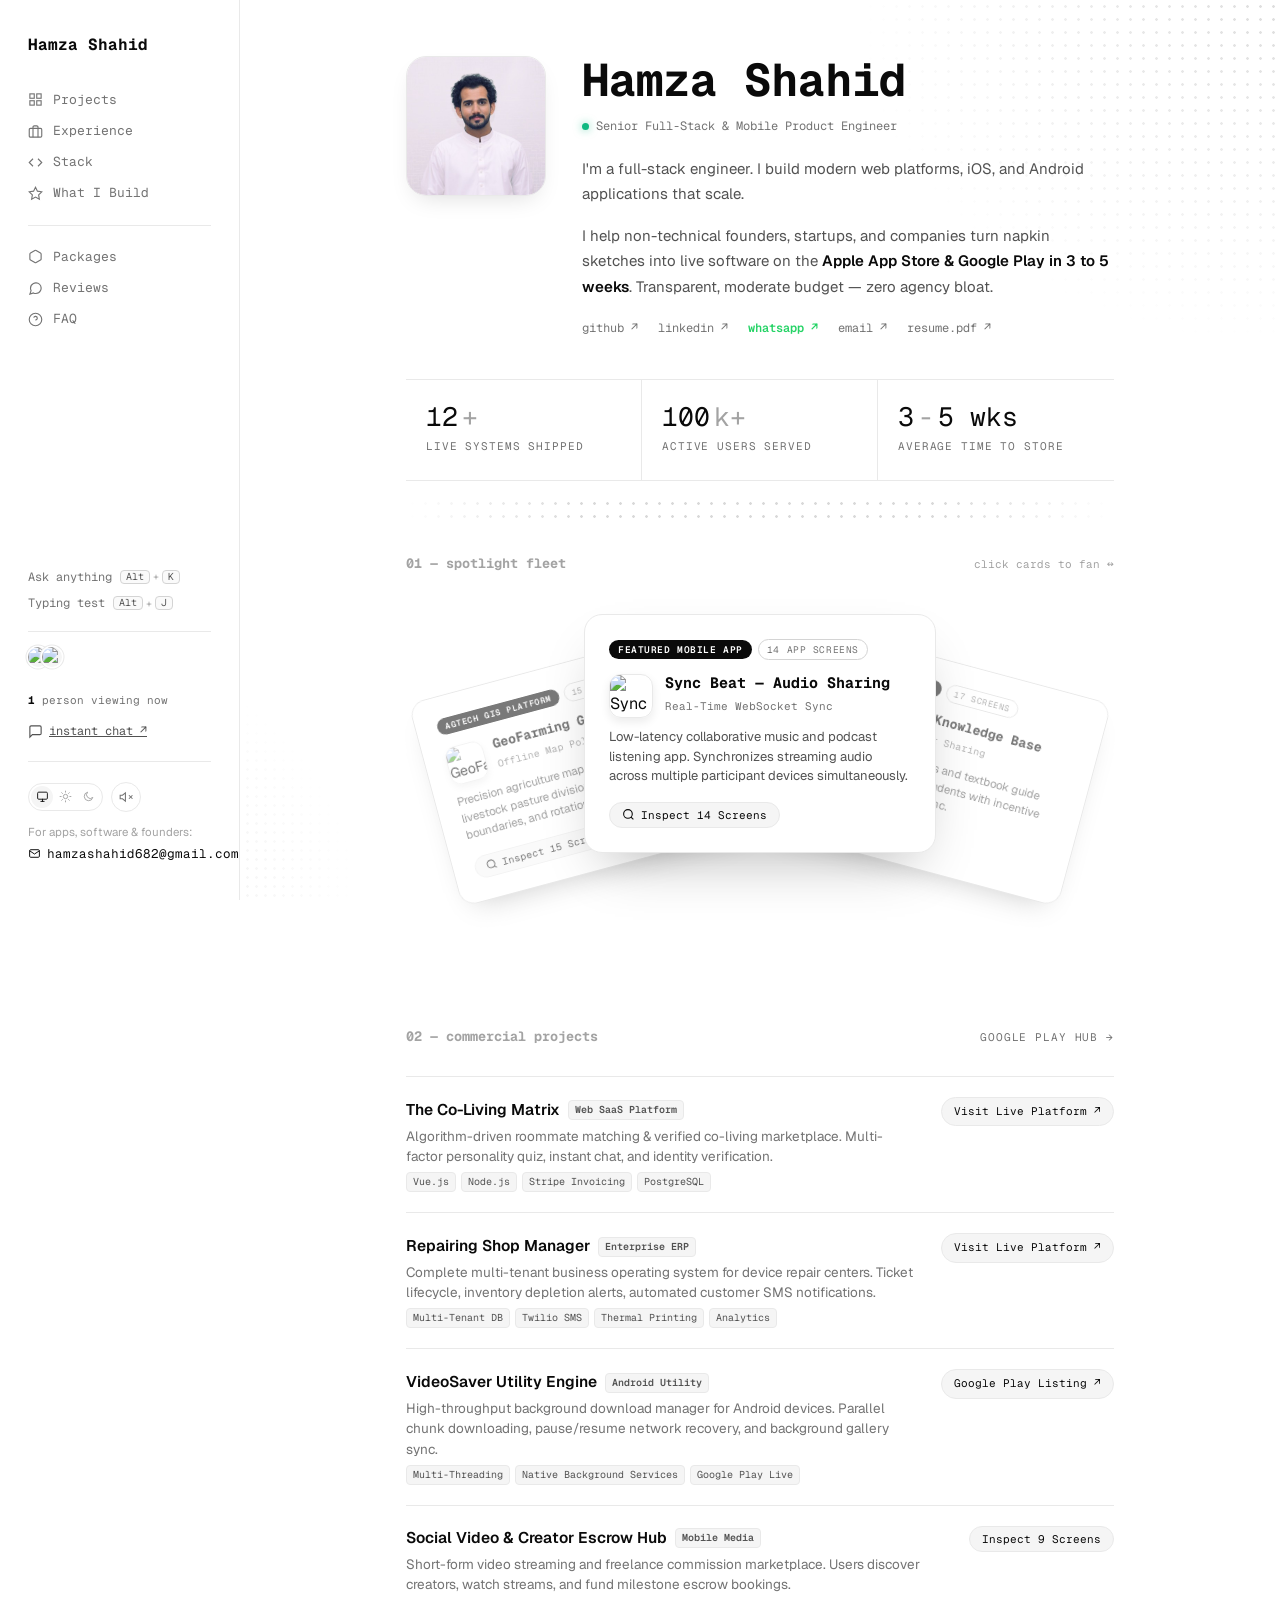
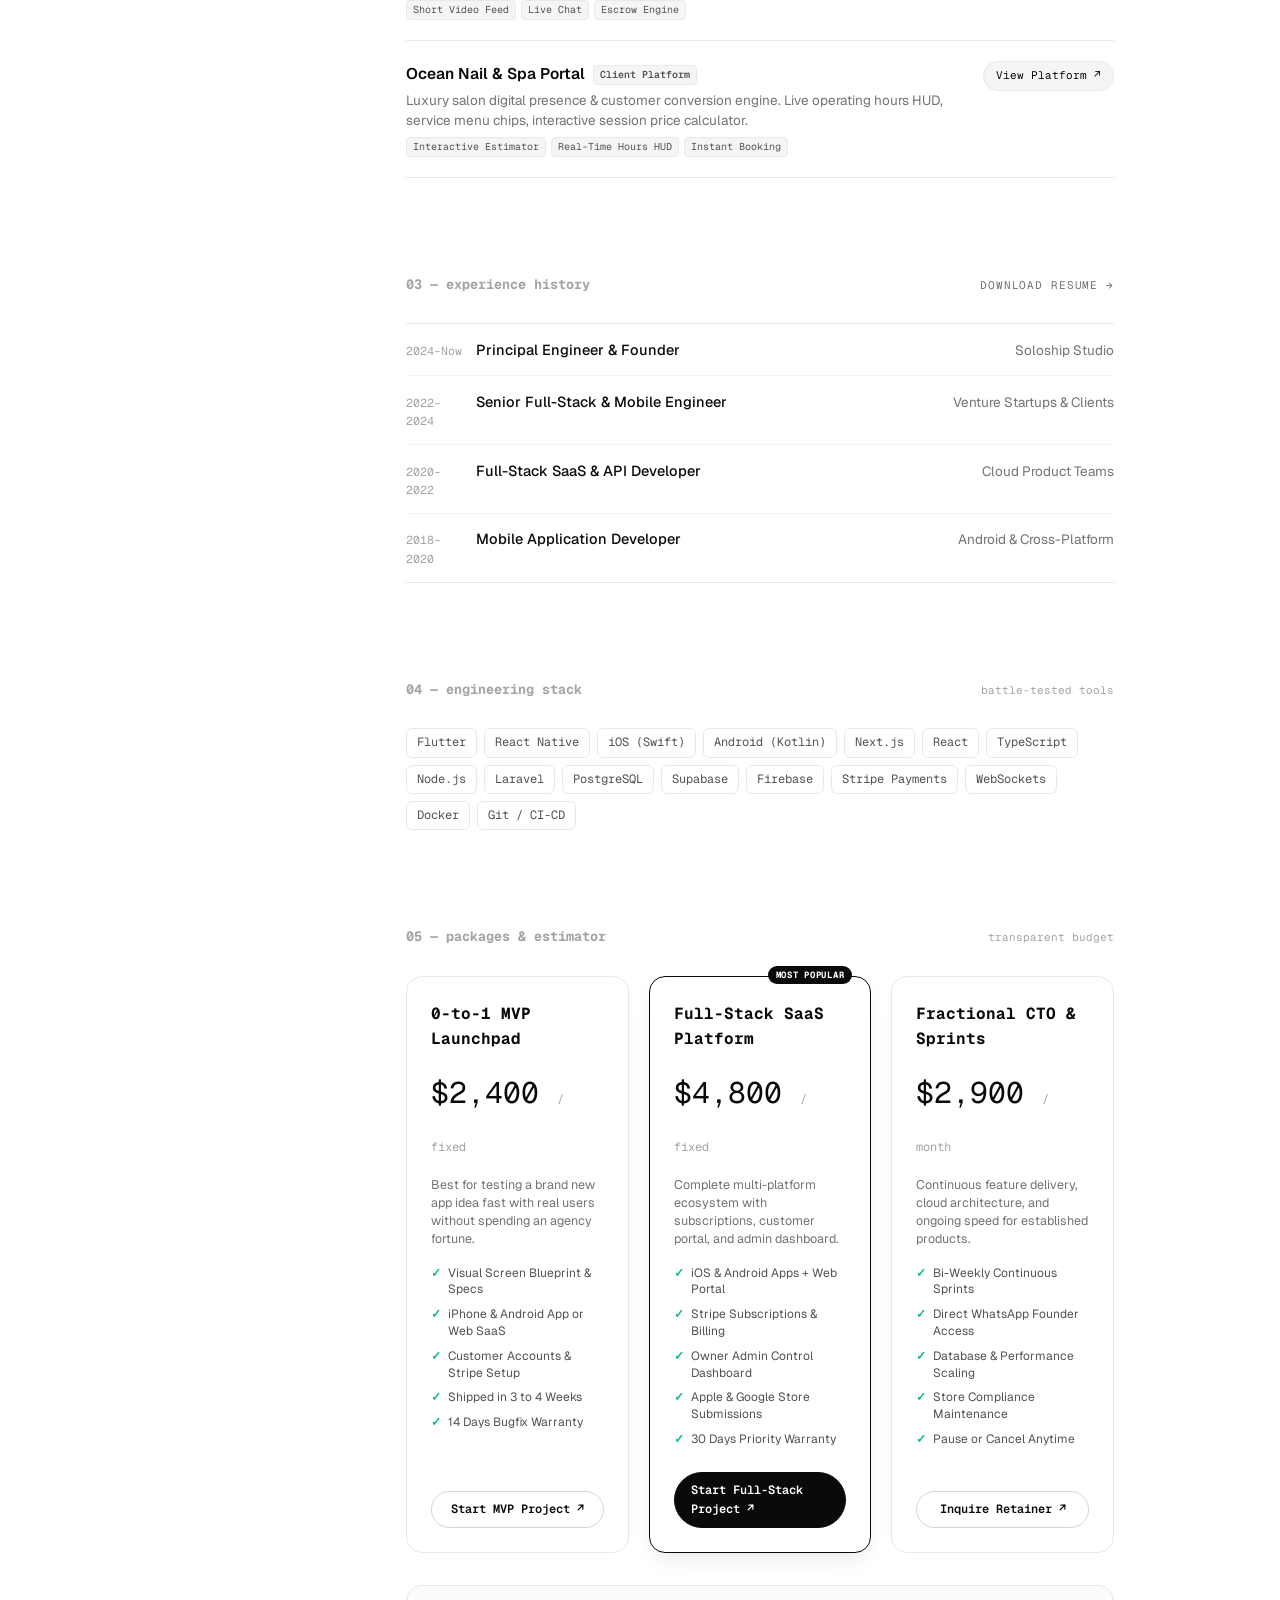
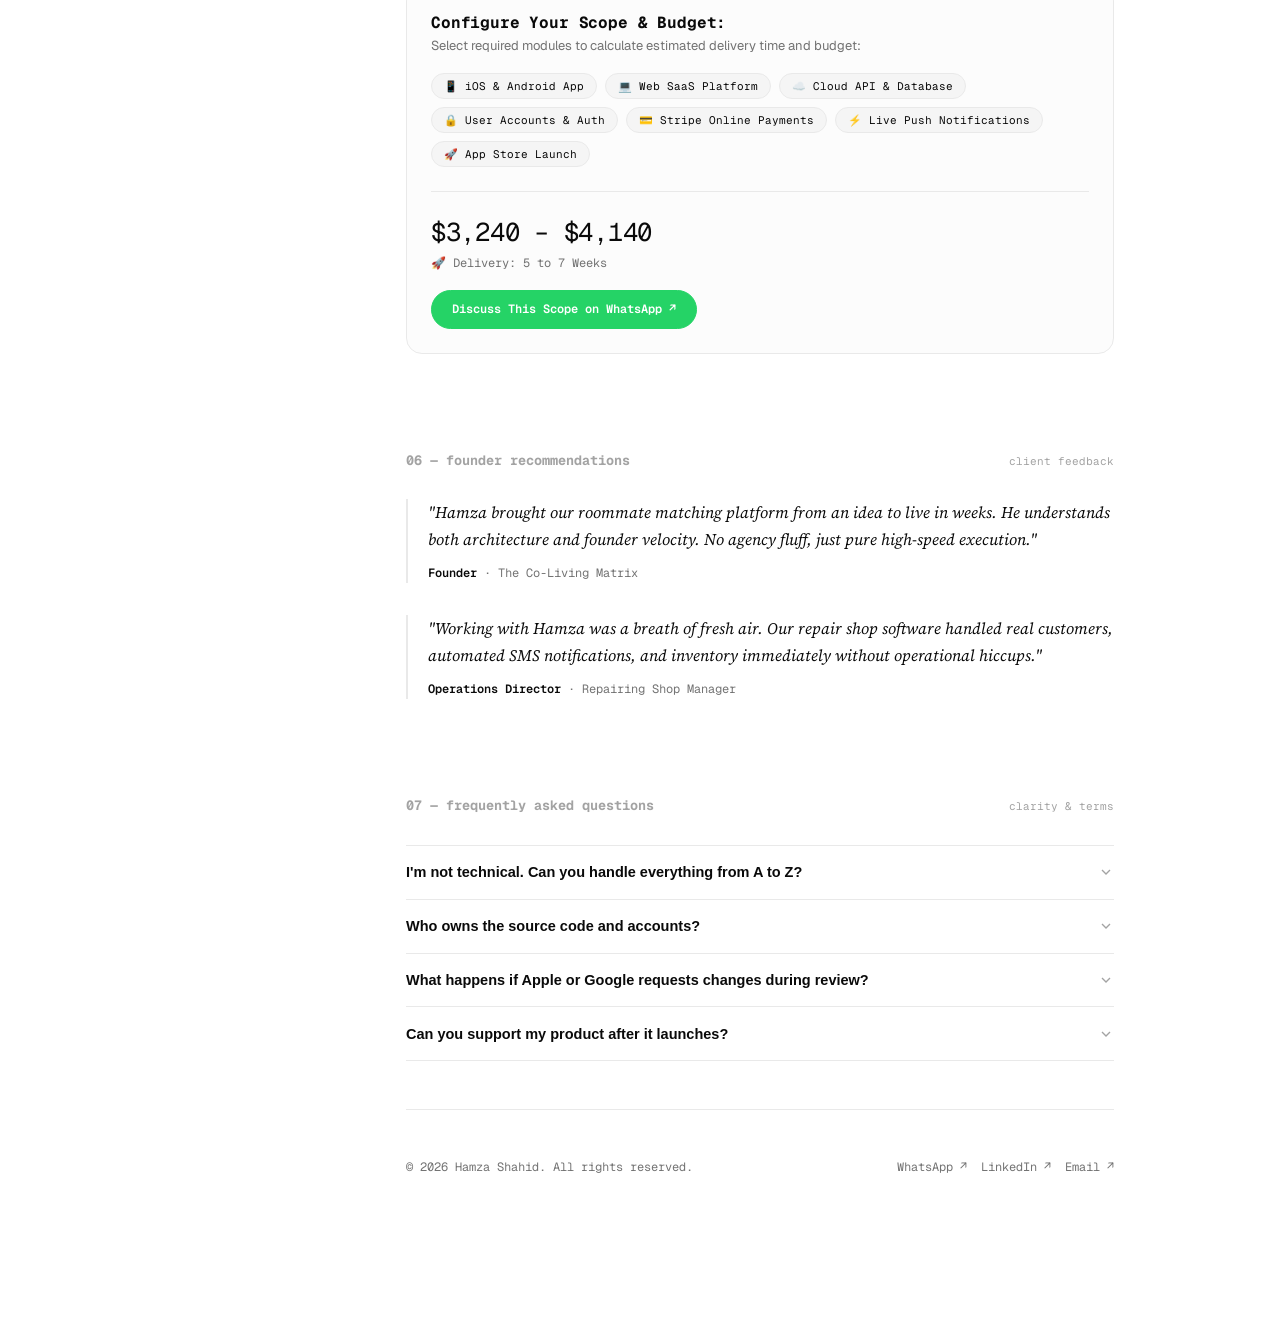
==== commit ab3a7804: "feat: complete portfolio revamp matching Bryl Lim aesthetic" ====
--- a/index.html
+++ b/index.html
@@ -198,11 +198,8 @@
 
       <!-- ── 1. Hero Section ── -->
       <section class="hero-block">
-        <div style="position: relative; flex-shrink: 0;">
-          <div aria-hidden="true" class="halftone mask-circle" style="position: absolute; bottom: -12px; left: -12px; width: 120px; height: 120px; opacity: 0.28; pointer-events: none;"></div>
-          <div class="hero-photo-wrap">
-            <img src="apps/hamza_profile.png" alt="Hamza Shahid" class="hero-photo-img">
-          </div>
+        <div class="hero-photo-wrap">
+          <img src="apps/hamza_headshot.jpg" alt="Hamza Shahid" class="hero-photo-img">
         </div>
 
         <div>
--- a/style.css
+++ b/style.css
@@ -558,27 +558,19 @@
 
 .hero-photo-wrap {
   position: relative;
-  width: 170px;
-  height: 170px;
+  width: 120px;
+  height: 120px;
   flex-shrink: 0;
-  border-radius: 24px;
+  border-radius: 20px;
   overflow: hidden;
   border: 1px solid rgb(var(--g200));
-  background-color: rgb(var(--g50));
-  box-shadow: 0 16px 36px -12px rgba(10, 10, 10, 0.16);
-  transition: transform 0.3s ease, box-shadow 0.3s ease;
-}
-
-.hero-photo-wrap:hover {
-  transform: translateY(-2px);
-  box-shadow: 0 22px 45px -12px rgba(10, 10, 10, 0.22);
+  box-shadow: 0 10px 25px -10px rgba(0, 0, 0, 0.15);
 }
 
 @media (min-width: 640px) {
   .hero-photo-wrap {
-    width: 215px;
-    height: 215px;
-    border-radius: 28px;
+    width: 140px;
+    height: 140px;
   }
 }
 
@@ -586,8 +578,6 @@
   width: 100%;
   height: 100%;
   object-fit: cover;
-  object-position: center 8%;
-  display: block;
 }
 
 .hero-title {
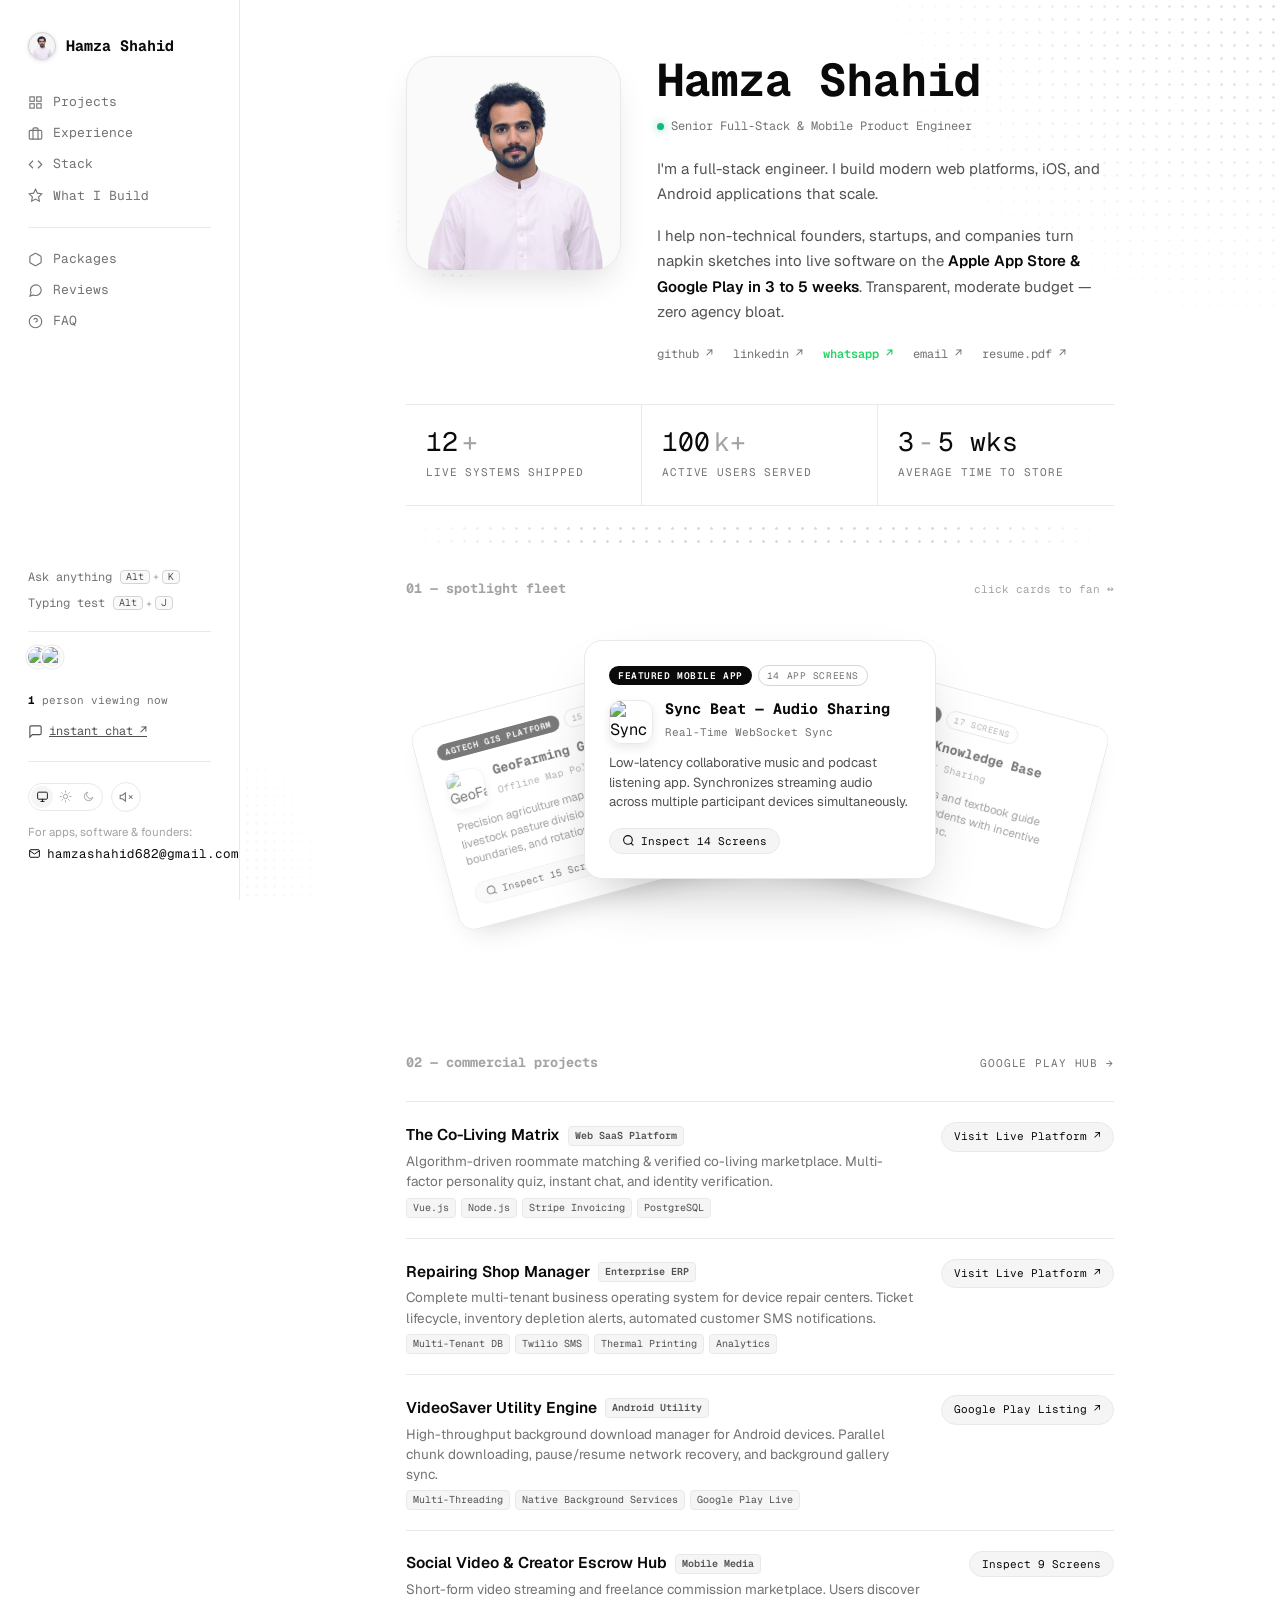
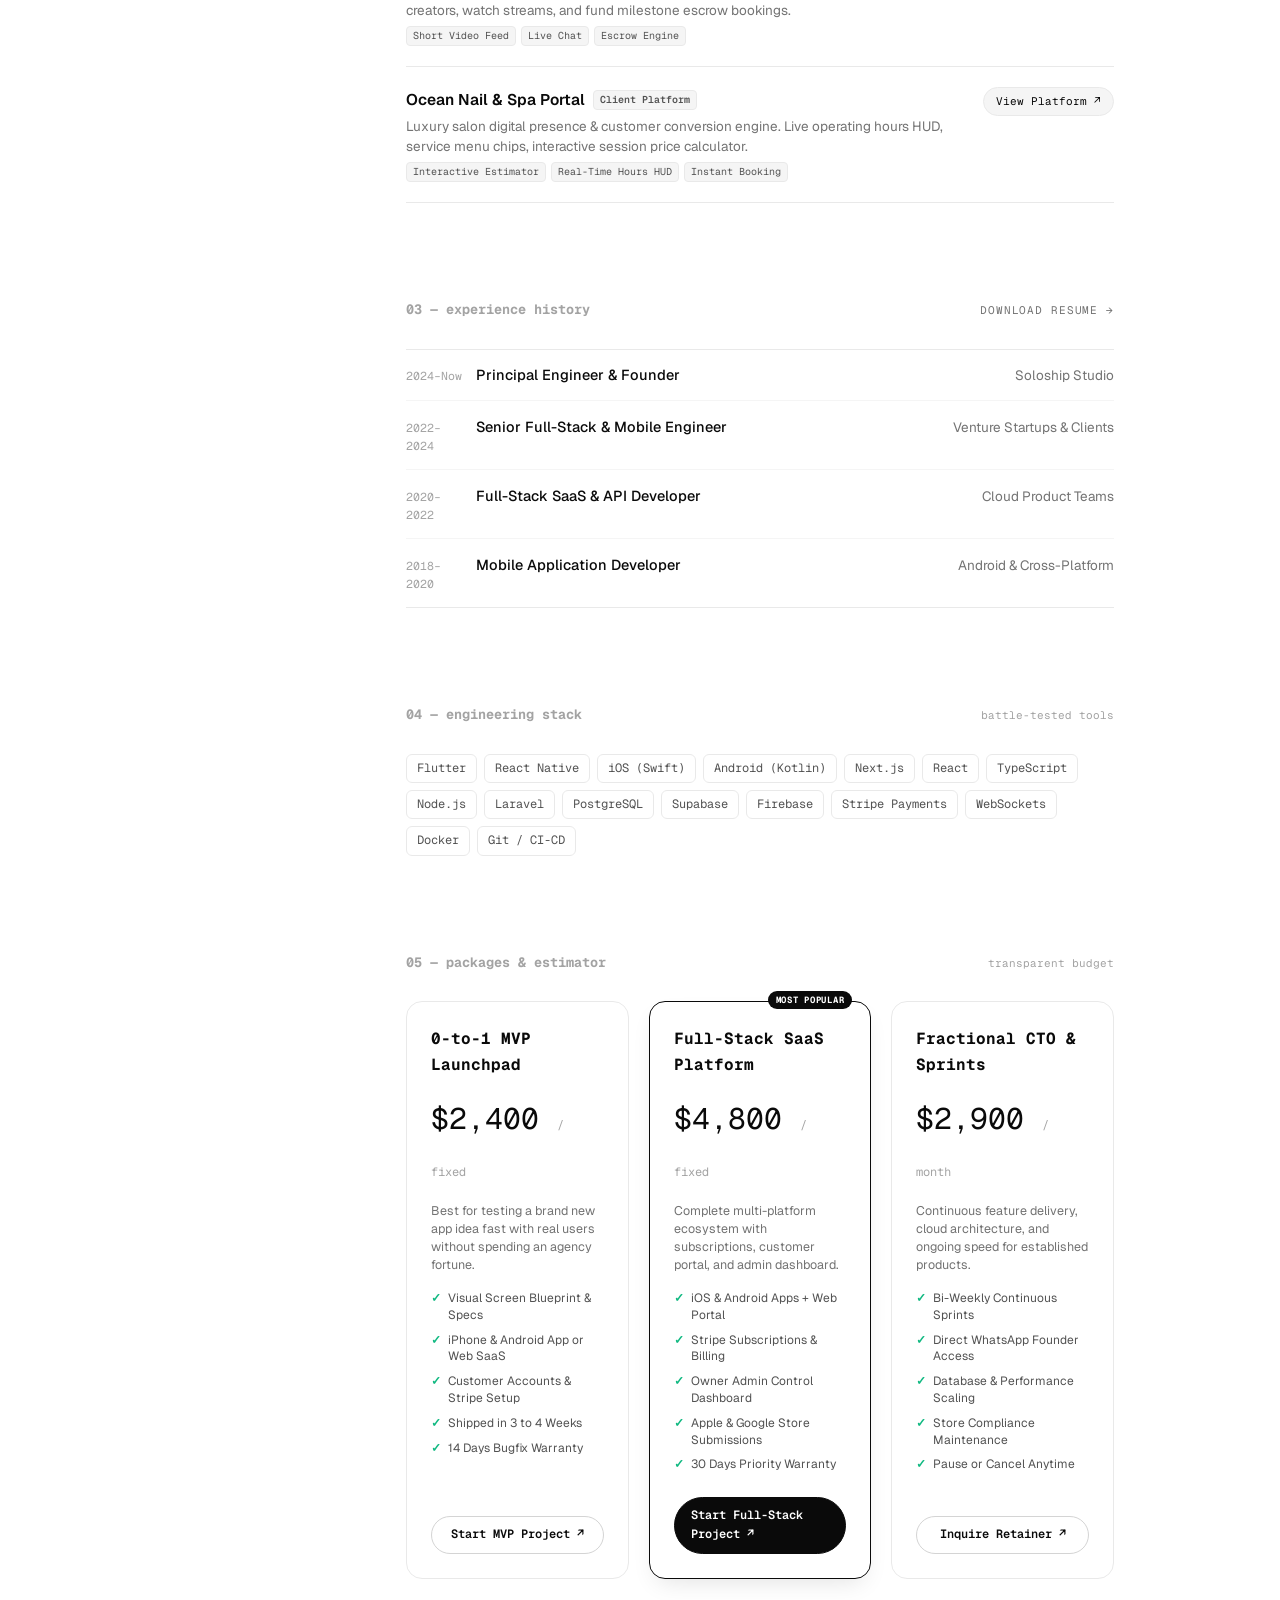
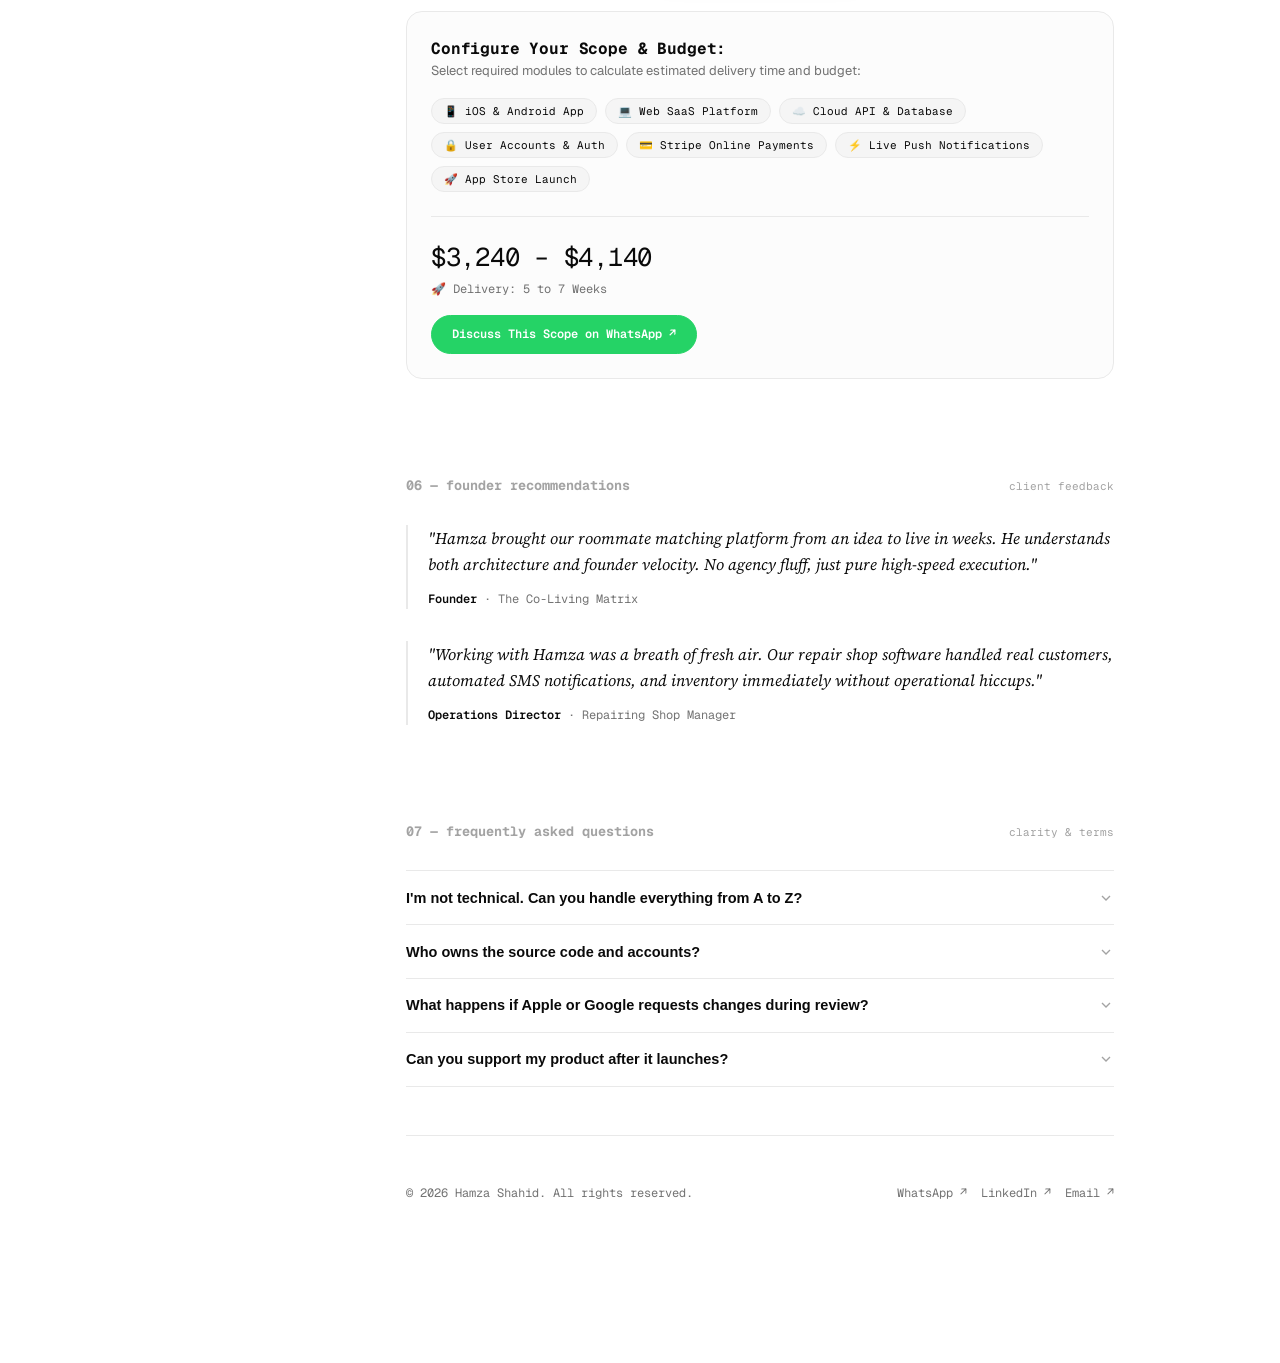
==== commit aac50e3a: "feat: add mini avatar photo in navbar and mobile header" ====
--- a/index.html
+++ b/index.html
@@ -38,6 +38,7 @@
   <!-- ─────────────── Fixed Left Sidebar (Desktop lg+) ─────────────── -->
   <nav class="sidebar" aria-label="Sidebar Navigation">
     <a href="#" class="sidebar-brand">
+      <img src="apps/hamza_profile.png" alt="Hamza Shahid" class="nav-avatar">
       <span>Hamza Shahid</span>
     </a>
 
@@ -144,6 +145,7 @@
   <!-- ─────────────── Mobile Top Bar (<lg) ─────────────── -->
   <header class="mobile-header">
     <a href="#" class="sidebar-brand">
+      <img src="apps/hamza_profile.png" alt="Hamza Shahid" class="nav-avatar">
       <span>Hamza Shahid</span>
     </a>
     <button type="button" onclick="openMobileNav()" class="mobile-menu-btn" aria-label="Open menu">
@@ -154,7 +156,10 @@
   <!-- ─────────────── Mobile Full-Screen Menu Drawer ─────────────── -->
   <div id="mobileNavOverlay" class="mobile-nav-overlay">
     <div class="mobile-header" style="border-bottom: 1px solid rgb(var(--g200));">
-      <span class="sidebar-brand">Hamza Shahid</span>
+      <span class="sidebar-brand">
+        <img src="apps/hamza_profile.png" alt="Hamza Shahid" class="nav-avatar">
+        <span>Hamza Shahid</span>
+      </span>
       <button type="button" onclick="closeMobileNav()" class="mobile-menu-btn" aria-label="Close menu">
         <svg width="22" height="22" viewBox="0 0 24 24" fill="none" stroke="currentColor" stroke-width="2"><line x1="18" y1="6" x2="6" y2="18"/><line x1="6" y1="6" x2="18" y2="18"/></svg>
       </button>
@@ -198,8 +203,11 @@
 
       <!-- ── 1. Hero Section ── -->
       <section class="hero-block">
-        <div class="hero-photo-wrap">
-          <img src="apps/hamza_headshot.jpg" alt="Hamza Shahid" class="hero-photo-img">
+        <div style="position: relative; flex-shrink: 0;">
+          <div aria-hidden="true" class="halftone mask-circle" style="position: absolute; bottom: -12px; left: -12px; width: 120px; height: 120px; opacity: 0.28; pointer-events: none;"></div>
+          <div class="hero-photo-wrap">
+            <img src="apps/hamza_profile.png" alt="Hamza Shahid" class="hero-photo-img">
+          </div>
         </div>
 
         <div>
--- a/style.css
+++ b/style.css
@@ -185,18 +185,36 @@
 
 .sidebar-brand {
   font-family: 'Geist Pixel', 'Geist Mono', monospace;
-  font-size: 16px;
+  font-size: 15px;
   font-weight: 700;
   color: rgb(var(--ink));
   text-decoration: none;
   display: flex;
   align-items: center;
-  gap: 8px;
+  gap: 10px;
   transition: opacity 0.2s;
 }
 
 .sidebar-brand:hover {
-  opacity: 0.7;
+  opacity: 0.8;
+}
+
+.nav-avatar {
+  width: 28px;
+  height: 28px;
+  border-radius: 50%;
+  object-fit: cover;
+  object-position: center 8%;
+  border: 1.5px solid rgb(var(--g300));
+  background-color: rgb(var(--g100));
+  box-shadow: 0 1px 4px rgba(0, 0, 0, 0.12);
+  flex-shrink: 0;
+  transition: transform 0.2s ease, border-color 0.2s ease;
+}
+
+.sidebar-brand:hover .nav-avatar {
+  transform: scale(1.08);
+  border-color: rgb(var(--ink));
 }
 
 .sidebar-nav-group {
@@ -558,19 +576,27 @@
 
 .hero-photo-wrap {
   position: relative;
-  width: 120px;
-  height: 120px;
+  width: 170px;
+  height: 170px;
   flex-shrink: 0;
-  border-radius: 20px;
+  border-radius: 24px;
   overflow: hidden;
   border: 1px solid rgb(var(--g200));
-  box-shadow: 0 10px 25px -10px rgba(0, 0, 0, 0.15);
+  background-color: rgb(var(--g50));
+  box-shadow: 0 16px 36px -12px rgba(10, 10, 10, 0.16);
+  transition: transform 0.3s ease, box-shadow 0.3s ease;
+}
+
+.hero-photo-wrap:hover {
+  transform: translateY(-2px);
+  box-shadow: 0 22px 45px -12px rgba(10, 10, 10, 0.22);
 }
 
 @media (min-width: 640px) {
   .hero-photo-wrap {
-    width: 140px;
-    height: 140px;
+    width: 215px;
+    height: 215px;
+    border-radius: 28px;
   }
 }
 
@@ -578,6 +604,8 @@
   width: 100%;
   height: 100%;
   object-fit: cover;
+  object-position: center 8%;
+  display: block;
 }
 
 .hero-title {
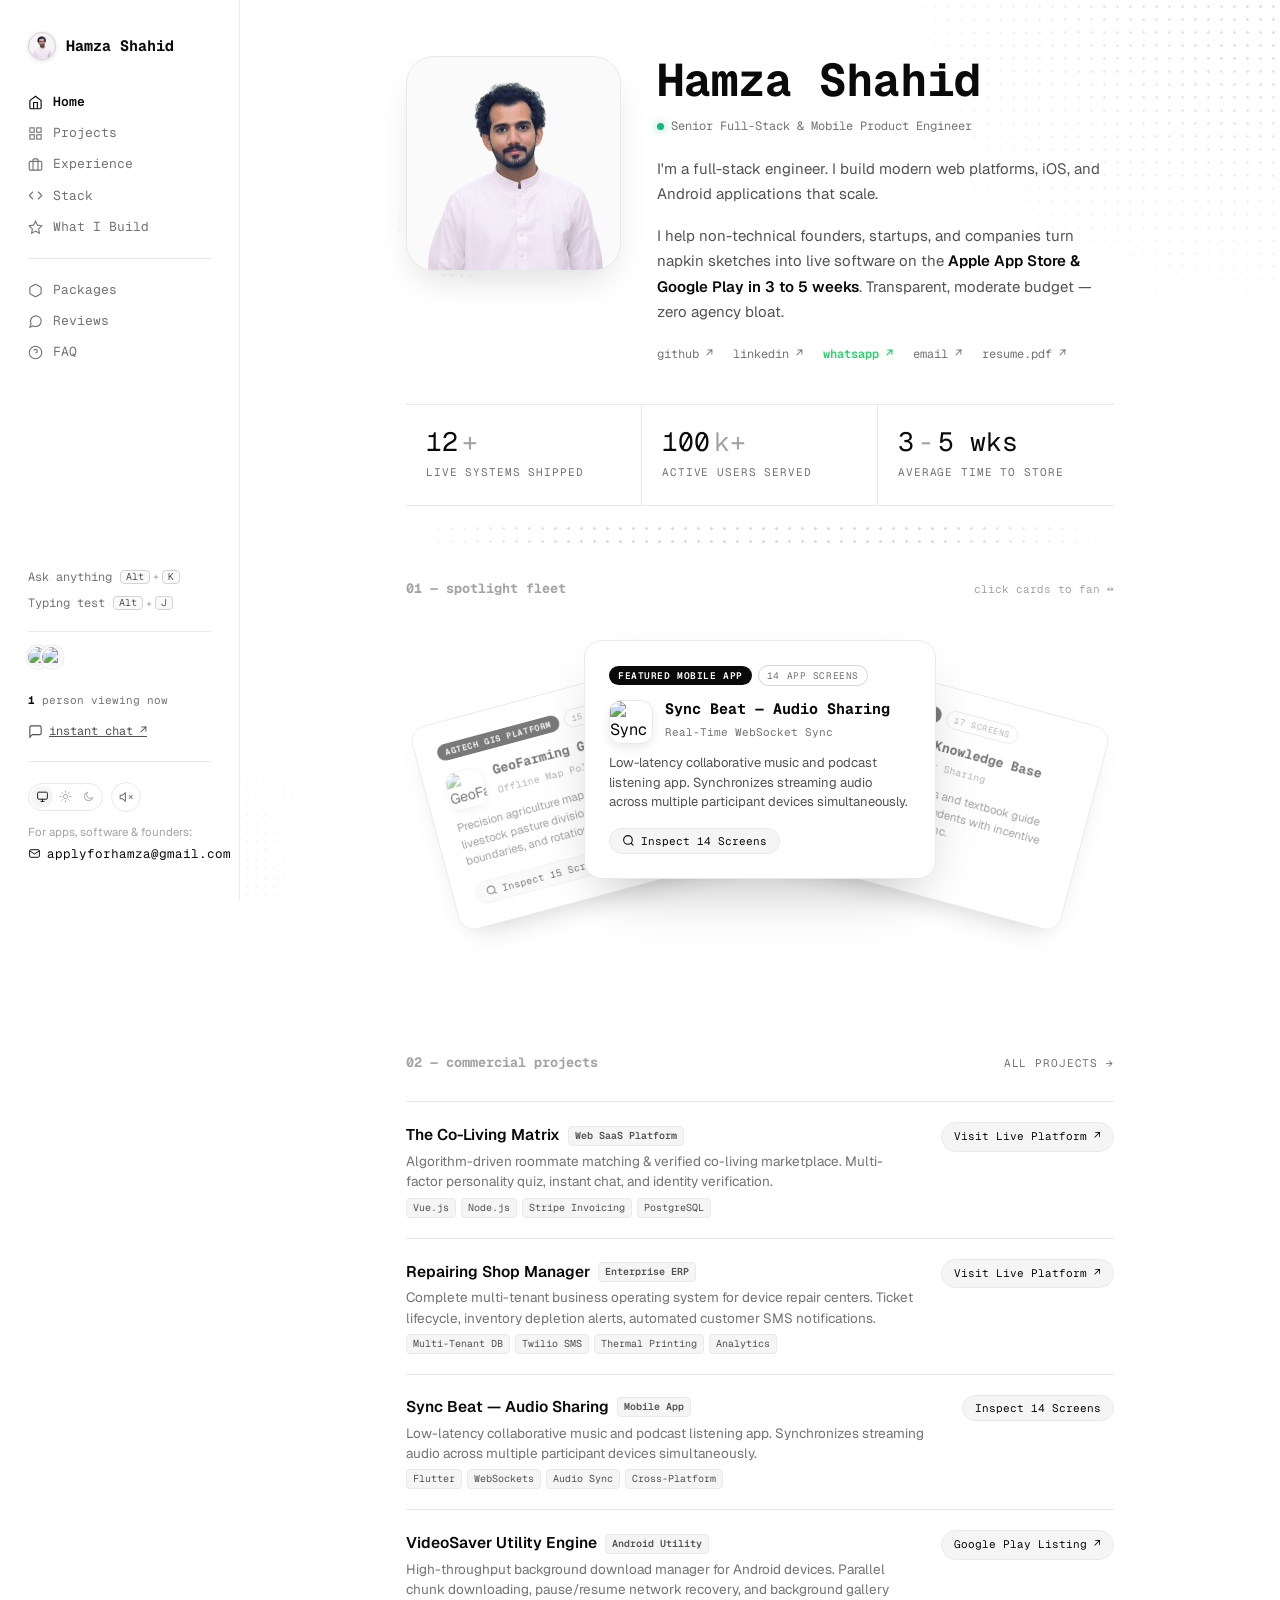
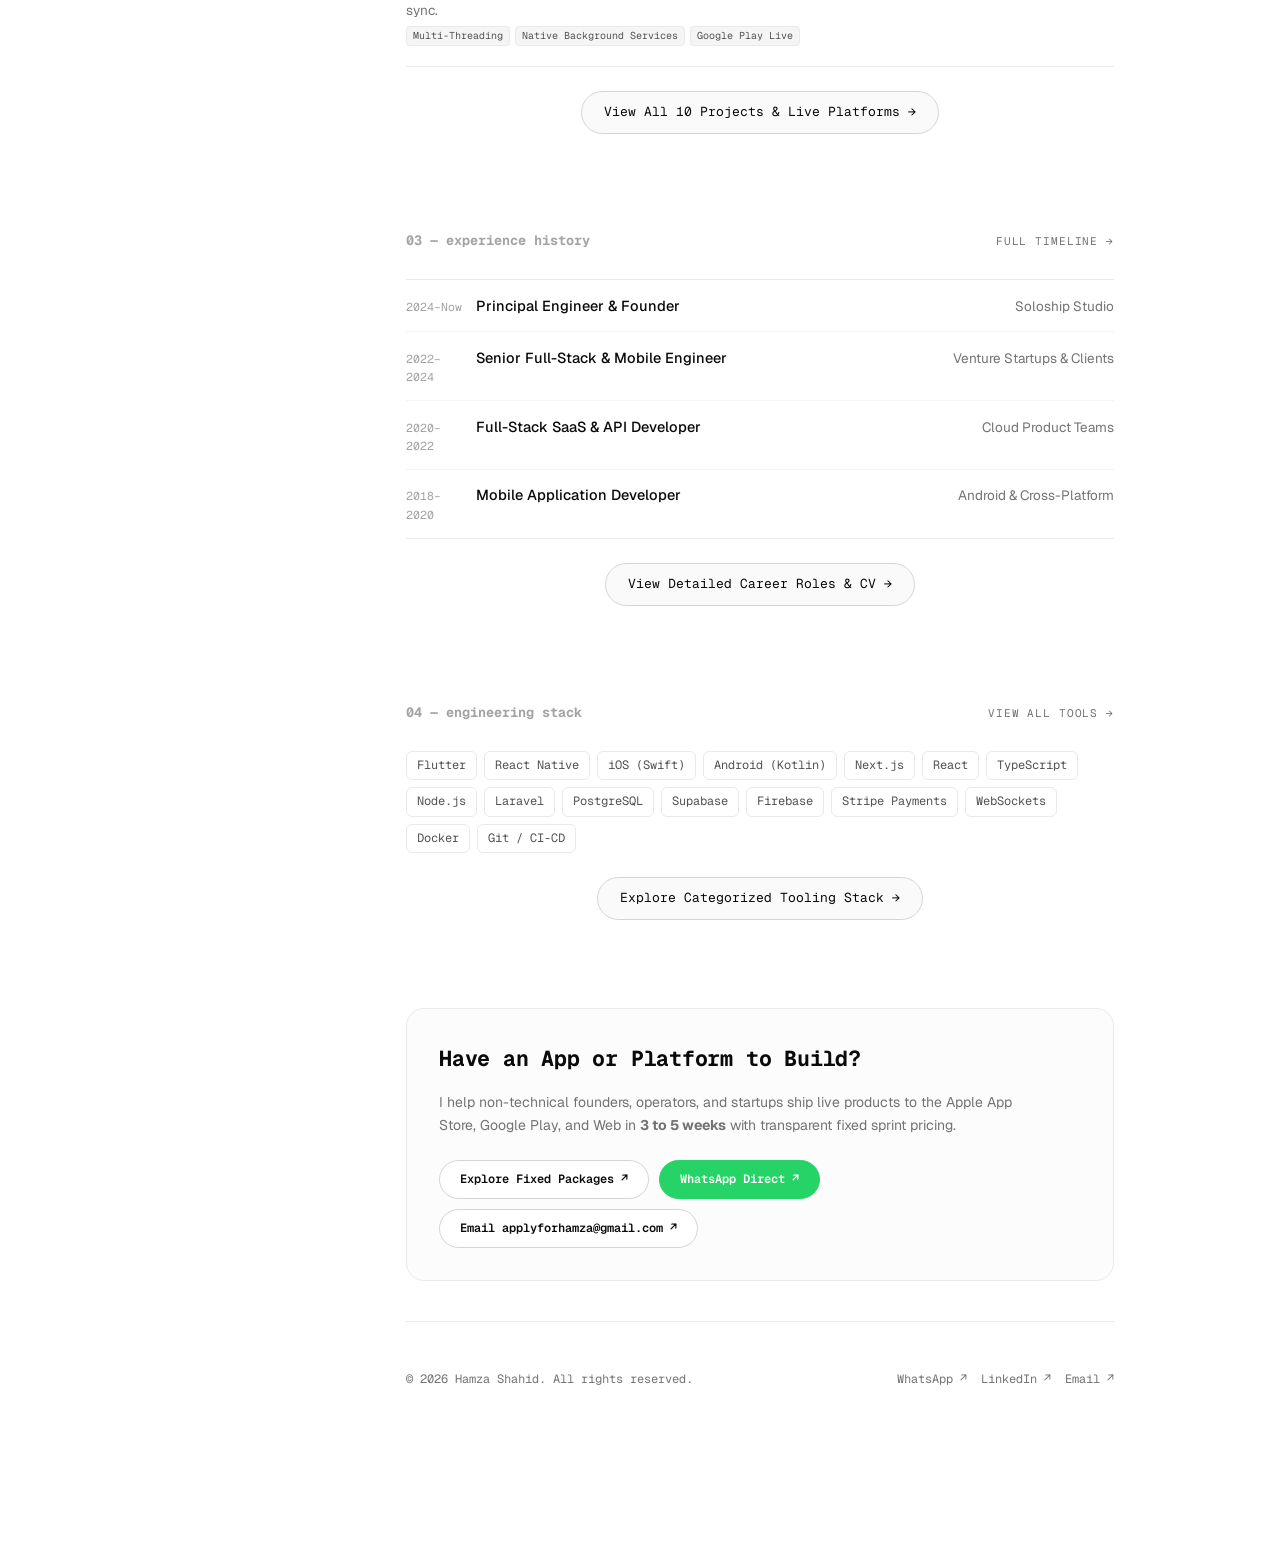
==== commit adeecc46: "feat: change contact email to applyforhamza@gmail.com and convert portfolio to multi-page view match" ====
--- a/index.html
+++ b/index.html
@@ -37,26 +37,30 @@
 
   <!-- ─────────────── Fixed Left Sidebar (Desktop lg+) ─────────────── -->
   <nav class="sidebar" aria-label="Sidebar Navigation">
-    <a href="#" class="sidebar-brand">
+    <a href="#home" class="sidebar-brand">
       <img src="apps/hamza_profile.png" alt="Hamza Shahid" class="nav-avatar">
       <span>Hamza Shahid</span>
     </a>
 
     <div class="sidebar-nav-group">
       <div class="sidebar-nav-sub">
-        <a href="#projects" class="sidebar-link">
+        <a href="#home" class="sidebar-link active" data-page="home">
+          <svg width="15" height="15" viewBox="0 0 24 24" fill="none" stroke="currentColor" stroke-width="1.8"><path d="M3 9l9-7 9 7v11a2 2 0 0 1-2 2H5a2 2 0 0 1-2-2z"/><polyline points="9 22 9 12 15 12 15 22"/></svg>
+          <span>Home</span>
+        </a>
+        <a href="#projects" class="sidebar-link" data-page="projects">
           <svg width="15" height="15" viewBox="0 0 24 24" fill="none" stroke="currentColor" stroke-width="1.8"><rect x="3" y="3" width="7" height="7"/><rect x="14" y="3" width="7" height="7"/><rect x="14" y="14" width="7" height="7"/><rect x="3" y="14" width="7" height="7"/></svg>
           <span>Projects</span>
         </a>
-        <a href="#experience" class="sidebar-link">
+        <a href="#experience" class="sidebar-link" data-page="experience">
           <svg width="15" height="15" viewBox="0 0 24 24" fill="none" stroke="currentColor" stroke-width="1.8"><rect x="2" y="7" width="20" height="14" rx="2" ry="2"/><path d="M16 21V5a2 2 0 0 0-2-2h-4a2 2 0 0 0-2 2v16"/></svg>
           <span>Experience</span>
         </a>
-        <a href="#stack" class="sidebar-link">
+        <a href="#stack" class="sidebar-link" data-page="stack">
           <svg width="15" height="15" viewBox="0 0 24 24" fill="none" stroke="currentColor" stroke-width="1.8"><polyline points="16 18 22 12 16 6"/><polyline points="8 6 2 12 8 18"/></svg>
           <span>Stack</span>
         </a>
-        <a href="#services" class="sidebar-link">
+        <a href="#services" class="sidebar-link" data-page="services">
           <svg width="15" height="15" viewBox="0 0 24 24" fill="none" stroke="currentColor" stroke-width="1.8"><path d="M12 2l3.09 6.26L22 9.27l-5 4.87 1.18 6.88L12 17.77l-6.18 3.25L7 14.14 2 9.27l6.91-1.01L12 2z"/></svg>
           <span>What I Build</span>
         </a>
@@ -65,15 +69,15 @@
       <div class="sidebar-divider"></div>
 
       <div class="sidebar-nav-sub">
-        <a href="#packages" class="sidebar-link">
+        <a href="#packages" class="sidebar-link" data-page="packages">
           <svg width="15" height="15" viewBox="0 0 24 24" fill="none" stroke="currentColor" stroke-width="1.8"><path d="M21 16V8a2 2 0 0 0-1-1.73l-7-4a2 2 0 0 0-2 0l-7 4A2 2 0 0 0 3 8v8a2 2 0 0 0 1 1.73l7 4a2 2 0 0 0 2 0l7-4A2 2 0 0 0 21 16z"/></svg>
           <span>Packages</span>
         </a>
-        <a href="#recommendations" class="sidebar-link">
+        <a href="#recommendations" class="sidebar-link" data-page="recommendations">
           <svg width="15" height="15" viewBox="0 0 24 24" fill="none" stroke="currentColor" stroke-width="1.8"><path d="M21 11.5a8.38 8.38 0 0 1-.9 3.8 8.5 8.5 0 0 1-7.6 4.7 8.38 8.38 0 0 1-3.8-.9L3 21l1.9-5.7a8.38 8.38 0 0 1-.9-3.8 8.5 8.5 0 0 1 4.7-7.6 8.38 8.38 0 0 1 3.8-.9h.5a8.48 8.48 0 0 1 8 8v.5z"/></svg>
           <span>Reviews</span>
         </a>
-        <a href="#faq" class="sidebar-link">
+        <a href="#faq" class="sidebar-link" data-page="faq">
           <svg width="15" height="15" viewBox="0 0 24 24" fill="none" stroke="currentColor" stroke-width="1.8"><circle cx="12" cy="12" r="10"/><path d="M9.09 9a3 3 0 0 1 5.83 1c0 2-3 3-3 3"/><line x1="12" y1="17" x2="12.01" y2="17"/></svg>
           <span>FAQ</span>
         </a>
@@ -135,16 +139,16 @@
     <!-- Direct Reachout -->
     <div>
       <p class="sidebar-contact-text">For apps, software &amp; founders:</p>
-      <a href="mailto:hamzashahid682@gmail.com" class="sidebar-email-link">
+      <a href="mailto:applyforhamza@gmail.com" class="sidebar-email-link">
         <svg width="13" height="13" viewBox="0 0 24 24" fill="none" stroke="currentColor" stroke-width="1.8"><rect x="3" y="5" width="18" height="14" rx="2"/><polyline points="3 7 12 13 21 7"/></svg>
-        <span>hamzashahid682@gmail.com</span>
+        <span>applyforhamza@gmail.com</span>
       </a>
     </div>
   </nav>
 
   <!-- ─────────────── Mobile Top Bar (<lg) ─────────────── -->
   <header class="mobile-header">
-    <a href="#" class="sidebar-brand">
+    <a href="#home" class="sidebar-brand">
       <img src="apps/hamza_profile.png" alt="Hamza Shahid" class="nav-avatar">
       <span>Hamza Shahid</span>
     </a>
@@ -156,23 +160,24 @@
   <!-- ─────────────── Mobile Full-Screen Menu Drawer ─────────────── -->
   <div id="mobileNavOverlay" class="mobile-nav-overlay">
     <div class="mobile-header" style="border-bottom: 1px solid rgb(var(--g200));">
-      <span class="sidebar-brand">
+      <a href="#home" class="sidebar-brand" onclick="closeMobileNav()">
         <img src="apps/hamza_profile.png" alt="Hamza Shahid" class="nav-avatar">
         <span>Hamza Shahid</span>
-      </span>
+      </a>
       <button type="button" onclick="closeMobileNav()" class="mobile-menu-btn" aria-label="Close menu">
         <svg width="22" height="22" viewBox="0 0 24 24" fill="none" stroke="currentColor" stroke-width="2"><line x1="18" y1="6" x2="6" y2="18"/><line x1="6" y1="6" x2="18" y2="18"/></svg>
       </button>
     </div>
     <div class="mobile-nav-inner">
       <div class="mobile-nav-links">
-        <a href="#projects" class="sidebar-link" onclick="closeMobileNav()">Projects</a>
-        <a href="#experience" class="sidebar-link" onclick="closeMobileNav()">Experience</a>
-        <a href="#stack" class="sidebar-link" onclick="closeMobileNav()">Tech Stack</a>
-        <a href="#services" class="sidebar-link" onclick="closeMobileNav()">What I Build</a>
-        <a href="#packages" class="sidebar-link" onclick="closeMobileNav()">Packages &amp; Pricing</a>
-        <a href="#recommendations" class="sidebar-link" onclick="closeMobileNav()">Founder Reviews</a>
-        <a href="#faq" class="sidebar-link" onclick="closeMobileNav()">FAQ</a>
+        <a href="#home" class="sidebar-link active" onclick="closeMobileNav()" data-page="home">Home</a>
+        <a href="#projects" class="sidebar-link" onclick="closeMobileNav()" data-page="projects">Projects</a>
+        <a href="#experience" class="sidebar-link" onclick="closeMobileNav()" data-page="experience">Experience</a>
+        <a href="#stack" class="sidebar-link" onclick="closeMobileNav()" data-page="stack">Tech Stack</a>
+        <a href="#services" class="sidebar-link" onclick="closeMobileNav()" data-page="services">What I Build</a>
+        <a href="#packages" class="sidebar-link" onclick="closeMobileNav()" data-page="packages">Packages &amp; Pricing</a>
+        <a href="#recommendations" class="sidebar-link" onclick="closeMobileNav()" data-page="recommendations">Founder Reviews</a>
+        <a href="#faq" class="sidebar-link" onclick="closeMobileNav()" data-page="faq">FAQ</a>
       </div>
 
       <div class="sidebar-divider" style="margin: 1.5rem 0;"></div>
@@ -188,11 +193,15 @@
         </button>
       </div>
 
-      <div style="margin-top: auto;">
+      <div style="margin-top: auto; display: flex; flex-direction: column; gap: 8px;">
         <p class="sidebar-contact-text">Direct Contact Line:</p>
         <a href="https://wa.me/923456575495" target="_blank" rel="noopener" class="sidebar-email-link" style="color: #25D366;">
           <span>WhatsApp: +92 345 6575495 ↗</span>
         </a>
+        <a href="mailto:applyforhamza@gmail.com" class="sidebar-email-link">
+          <svg width="13" height="13" viewBox="0 0 24 24" fill="none" stroke="currentColor" stroke-width="1.8"><rect x="3" y="5" width="18" height="14" rx="2"/><polyline points="3 7 12 13 21 7"/></svg>
+          <span>applyforhamza@gmail.com</span>
+        </a>
       </div>
     </div>
   </div>
@@ -201,156 +210,435 @@
   <main class="main-wrapper">
     <div class="content-container">
 
-      <!-- ── 1. Hero Section ── -->
-      <section class="hero-block">
-        <div style="position: relative; flex-shrink: 0;">
-          <div aria-hidden="true" class="halftone mask-circle" style="position: absolute; bottom: -12px; left: -12px; width: 120px; height: 120px; opacity: 0.28; pointer-events: none;"></div>
-          <div class="hero-photo-wrap">
-            <img src="apps/hamza_profile.png" alt="Hamza Shahid" class="hero-photo-img">
-          </div>
-        </div>
-
-        <div>
-          <h1 class="hero-title">Hamza Shahid</h1>
-
-          <div class="hero-role-pill">
-            <span class="pulse-dot"></span>
-            <span>Senior Full-Stack &amp; Mobile Product Engineer</span>
-          </div>
-
-          <p class="hero-bio">
-            I'm a full-stack engineer. I build modern web platforms, iOS, and Android applications that scale.
+      <!-- ════════════════════ PAGE VIEW 1: HOME ════════════════════ -->
+      <div class="page-view active" id="page-home">
+        
+        <!-- ── 1. Hero Section ── -->
+        <section class="hero-block">
+          <div style="position: relative; flex-shrink: 0;">
+            <div aria-hidden="true" class="halftone mask-circle" style="position: absolute; bottom: -12px; left: -12px; width: 120px; height: 120px; opacity: 0.28; pointer-events: none;"></div>
+            <div class="hero-photo-wrap">
+              <img src="apps/hamza_profile.png" alt="Hamza Shahid" class="hero-photo-img">
+            </div>
+          </div>
+
+          <div>
+            <h1 class="hero-title">Hamza Shahid</h1>
+
+            <div class="hero-role-pill">
+              <span class="pulse-dot"></span>
+              <span>Senior Full-Stack &amp; Mobile Product Engineer</span>
+            </div>
+
+            <p class="hero-bio">
+              I'm a full-stack engineer. I build modern web platforms, iOS, and Android applications that scale.
+            </p>
+
+            <p class="hero-bio">
+              I help non-technical founders, startups, and companies turn napkin sketches into live software on the <strong>Apple App Store &amp; Google Play in 3 to 5 weeks</strong>. Transparent, moderate budget — zero agency bloat.
+            </p>
+
+            <!-- Social Links Row -->
+            <div class="hero-socials-row">
+              <a href="https://github.com/hamzah682" target="_blank" rel="noopener" class="hero-social-link">github ↗</a>
+              <a href="https://www.linkedin.com/in/-hamzashahid/" target="_blank" rel="noopener" class="hero-social-link">linkedin ↗</a>
+              <a href="https://wa.me/923456575495" target="_blank" rel="noopener" class="hero-social-link" style="color: #25D366; font-weight: 600;">whatsapp ↗</a>
+              <a href="mailto:applyforhamza@gmail.com" class="hero-social-link">email ↗</a>
+              <a href="resume.pdf" target="_blank" rel="noopener" class="hero-social-link">resume.pdf ↗</a>
+            </div>
+          </div>
+        </section>
+
+        <!-- ── 2. Live Production Stats Bar ── -->
+        <section class="stats-strip" aria-label="Key Engineering Metrics">
+          <div class="stat-cell">
+            <div class="stat-value">12<span>+</span></div>
+            <div class="stat-label">Live Systems Shipped</div>
+          </div>
+          <div class="stat-cell">
+            <div class="stat-value">100<span>k+</span></div>
+            <div class="stat-label">Active Users Served</div>
+          </div>
+          <div class="stat-cell">
+            <div class="stat-value">3<span>-</span>5 wks</div>
+            <div class="stat-label">Average Time to Store</div>
+          </div>
+        </section>
+
+        <!-- ── Halftone Accent Divider ── -->
+        <div aria-hidden="true" class="halftone halftone-wide mask-fade-x" style="height: 1.5rem; width: 100%; opacity: 0.18; margin: 1rem 0;"></div>
+
+        <!-- ── 3. Interactive Spotlight 3D Card Deck (Bryl Lim Signature Feature) ── -->
+        <section class="content-section" style="padding-top: 1rem;">
+          <div class="section-head-bar">
+            <h2 class="section-num-tag">01 — spotlight fleet</h2>
+            <span class="font-mono" style="font-size: 11px; color: rgb(var(--g400));">click cards to fan ↔</span>
+          </div>
+
+          <div class="deck-container" data-deck>
+            
+            <!-- Card 1 (Center): Sync Beat -->
+            <article class="deck-card is-center" onclick="activateCard(this)" tabindex="0" role="button" aria-label="Show Sync Beat Audio App">
+              <div class="deck-pill-row">
+                <span class="deck-badge-dark">Featured Mobile App</span>
+                <span class="deck-badge-outline">14 App Screens</span>
+              </div>
+              <div class="deck-app-header">
+                <img src="apps/musicshare_logo.webp" alt="Sync Beat logo" class="deck-app-icon">
+                <div>
+                  <h3 class="deck-app-name">Sync Beat — Audio Sharing</h3>
+                  <span class="font-mono" style="font-size: 11px; color: rgb(var(--g500));">Real-Time WebSocket Sync</span>
+                </div>
+              </div>
+              <p class="deck-app-desc">
+                Low-latency collaborative music and podcast listening app. Synchronizes streaming audio across multiple participant devices simultaneously.
+              </p>
+              <div class="deck-app-actions">
+                <button type="button" onclick="openGalleryModal('musicshare')" class="btn-inspect-pill">
+                  <svg width="13" height="13" viewBox="0 0 24 24" fill="none" stroke="currentColor" stroke-width="2"><circle cx="11" cy="11" r="8"/><line x1="21" y1="21" x2="16.65" y2="16.65"/></svg>
+                  <span>Inspect 14 Screens</span>
+                </button>
+              </div>
+            </article>
+
+            <!-- Card 2 (Left): GeoFarming GIS -->
+            <article class="deck-card is-left" onclick="activateCard(this)" tabindex="0" role="button" aria-label="Show GeoFarming GIS App">
+              <div class="deck-pill-row">
+                <span class="deck-badge-dark">AgTech GIS Platform</span>
+                <span class="deck-badge-outline">15 Screens</span>
+              </div>
+              <div class="deck-app-header">
+                <img src="apps/geofarmingapp_logo.webp" alt="GeoFarming logo" class="deck-app-icon">
+                <div>
+                  <h3 class="deck-app-name">GeoFarming GIS Engine</h3>
+                  <span class="font-mono" style="font-size: 11px; color: rgb(var(--g500));">Offline Map Polygons</span>
+                </div>
+              </div>
+              <p class="deck-app-desc">
+                Precision agriculture mapping platform for livestock pasture division, GPS paddock boundaries, and rotational grazing algorithms.
+              </p>
+              <div class="deck-app-actions">
+                <button type="button" onclick="openGalleryModal('geofarming')" class="btn-inspect-pill">
+                  <svg width="13" height="13" viewBox="0 0 24 24" fill="none" stroke="currentColor" stroke-width="2"><circle cx="11" cy="11" r="8"/><line x1="21" y1="21" x2="16.65" y2="16.65"/></svg>
+                  <span>Inspect 15 Screens</span>
+                </button>
+              </div>
+            </article>
+
+            <!-- Card 3 (Right): NoteSnap Academic -->
+            <article class="deck-card is-right" onclick="activateCard(this)" tabindex="0" role="button" aria-label="Show NoteSnap App">
+              <div class="deck-pill-row">
+                <span class="deck-badge-dark">EdTech Crowdsource</span>
+                <span class="deck-badge-outline">17 Screens</span>
+              </div>
+              <div class="deck-app-header">
+                <img src="apps/notessnap_logo.jpg" alt="NoteSnap logo" class="deck-app-icon">
+                <div>
+                  <h3 class="deck-app-name">NoteSnap Knowledge Base</h3>
+                  <span class="font-mono" style="font-size: 11px; color: rgb(var(--g500));">Academic Peer Sharing</span>
+                </div>
+              </div>
+              <p class="deck-app-desc">
+                Crowdsourced exam notes and textbook guide repository for university students with incentive reward points and cloud sync.
+              </p>
+              <div class="deck-app-actions">
+                <button type="button" onclick="openGalleryModal('notessnap')" class="btn-inspect-pill">
+                  <svg width="13" height="13" viewBox="0 0 24 24" fill="none" stroke="currentColor" stroke-width="2"><circle cx="11" cy="11" r="8"/><line x1="21" y1="21" x2="16.65" y2="16.65"/></svg>
+                  <span>Inspect 17 Screens</span>
+                </button>
+              </div>
+            </article>
+
+          </div>
+        </section>
+
+        <!-- ── 4. Commercial Projects Fleet Preview ── -->
+        <section class="content-section">
+          <div class="section-head-bar">
+            <h2 class="section-num-tag">02 — commercial projects</h2>
+            <a href="#projects" class="section-action-link">all projects →</a>
+          </div>
+
+          <div class="projects-table">
+            
+            <!-- Project 1: The Co-Living Matrix -->
+            <div class="project-row">
+              <div class="project-row-left">
+                <div class="project-row-title">
+                  <span>The Co-Living Matrix</span>
+                  <span class="tag-badge">Web SaaS Platform</span>
+                </div>
+                <p class="project-row-desc">
+                  Algorithm-driven roommate matching &amp; verified co-living marketplace. Multi-factor personality quiz, instant chat, and identity verification.
+                </p>
+                <div class="project-row-tags">
+                  <span class="tag-badge">Vue.js</span>
+                  <span class="tag-badge">Node.js</span>
+                  <span class="tag-badge">Stripe Invoicing</span>
+                  <span class="tag-badge">PostgreSQL</span>
+                </div>
+              </div>
+              <div class="project-row-right">
+                <a href="https://thecolivingmatrix.com/" target="_blank" rel="noopener" class="btn-inspect-pill">
+                  <span>Visit Live Platform ↗</span>
+                </a>
+              </div>
+            </div>
+
+            <!-- Project 2: Repairing Shop Manager -->
+            <div class="project-row">
+              <div class="project-row-left">
+                <div class="project-row-title">
+                  <span>Repairing Shop Manager</span>
+                  <span class="tag-badge">Enterprise ERP</span>
+                </div>
+                <p class="project-row-desc">
+                  Complete multi-tenant business operating system for device repair centers. Ticket lifecycle, inventory depletion alerts, automated customer SMS notifications.
+                </p>
+                <div class="project-row-tags">
+                  <span class="tag-badge">Multi-Tenant DB</span>
+                  <span class="tag-badge">Twilio SMS</span>
+                  <span class="tag-badge">Thermal Printing</span>
+                  <span class="tag-badge">Analytics</span>
+                </div>
+              </div>
+              <div class="project-row-right">
+                <a href="https://repairingshopmanager.com/" target="_blank" rel="noopener" class="btn-inspect-pill">
+                  <span>Visit Live Platform ↗</span>
+                </a>
+              </div>
+            </div>
+
+            <!-- Project 3: Sync Beat Audio Sharing -->
+            <div class="project-row">
+              <div class="project-row-left">
+                <div class="project-row-title">
+                  <span>Sync Beat — Audio Sharing</span>
+                  <span class="tag-badge">Mobile App</span>
+                </div>
+                <p class="project-row-desc">
+                  Low-latency collaborative music and podcast listening app. Synchronizes streaming audio across multiple participant devices simultaneously.
+                </p>
+                <div class="project-row-tags">
+                  <span class="tag-badge">Flutter</span>
+                  <span class="tag-badge">WebSockets</span>
+                  <span class="tag-badge">Audio Sync</span>
+                  <span class="tag-badge">Cross-Platform</span>
+                </div>
+              </div>
+              <div class="project-row-right">
+                <button type="button" onclick="openGalleryModal('musicshare')" class="btn-inspect-pill">
+                  <span>Inspect 14 Screens</span>
+                </button>
+              </div>
+            </div>
+
+            <!-- Project 4: VideoSaver Utility Engine -->
+            <div class="project-row">
+              <div class="project-row-left">
+                <div class="project-row-title">
+                  <span>VideoSaver Utility Engine</span>
+                  <span class="tag-badge">Android Utility</span>
+                </div>
+                <p class="project-row-desc">
+                  High-throughput background download manager for Android devices. Parallel chunk downloading, pause/resume network recovery, and background gallery sync.
+                </p>
+                <div class="project-row-tags">
+                  <span class="tag-badge">Multi-Threading</span>
+                  <span class="tag-badge">Native Background Services</span>
+                  <span class="tag-badge">Google Play Live</span>
+                </div>
+              </div>
+              <div class="project-row-right">
+                <a href="https://play.google.com/store/apps/details?id=video.download.downloader.snap.tubex" target="_blank" rel="noopener" class="btn-inspect-pill">
+                  <span>Google Play Listing ↗</span>
+                </a>
+              </div>
+            </div>
+
+          </div>
+
+          <div style="margin-top: 1.5rem; text-align: center;">
+            <a href="#projects" class="subpage-cta-btn">View All 10 Projects &amp; Live Platforms →</a>
+          </div>
+        </section>
+
+        <!-- ── 5. Experience Timeline Preview ── -->
+        <section class="content-section">
+          <div class="section-head-bar">
+            <h2 class="section-num-tag">03 — experience history</h2>
+            <a href="#experience" class="section-action-link">full timeline →</a>
+          </div>
+
+          <div class="exp-table">
+            <div class="exp-row">
+              <span class="exp-year">2024–Now</span>
+              <span class="exp-role">Principal Engineer &amp; Founder</span>
+              <span class="exp-company">Soloship Studio</span>
+            </div>
+            <div class="exp-row">
+              <span class="exp-year">2022–2024</span>
+              <span class="exp-role">Senior Full-Stack &amp; Mobile Engineer</span>
+              <span class="exp-company">Venture Startups &amp; Clients</span>
+            </div>
+            <div class="exp-row">
+              <span class="exp-year">2020–2022</span>
+              <span class="exp-role">Full-Stack SaaS &amp; API Developer</span>
+              <span class="exp-company">Cloud Product Teams</span>
+            </div>
+            <div class="exp-row">
+              <span class="exp-year">2018–2020</span>
+              <span class="exp-role">Mobile Application Developer</span>
+              <span class="exp-company">Android &amp; Cross-Platform</span>
+            </div>
+          </div>
+
+          <div style="margin-top: 1.5rem; text-align: center;">
+            <a href="#experience" class="subpage-cta-btn">View Detailed Career Roles &amp; CV →</a>
+          </div>
+        </section>
+
+        <!-- ── 6. Tech Stack Preview ── -->
+        <section class="content-section">
+          <div class="section-head-bar">
+            <h2 class="section-num-tag">04 — engineering stack</h2>
+            <a href="#stack" class="section-action-link">view all tools →</a>
+          </div>
+
+          <div class="stack-chips-wrap">
+            <span class="stack-chip">Flutter</span>
+            <span class="stack-chip">React Native</span>
+            <span class="stack-chip">iOS (Swift)</span>
+            <span class="stack-chip">Android (Kotlin)</span>
+            <span class="stack-chip">Next.js</span>
+            <span class="stack-chip">React</span>
+            <span class="stack-chip">TypeScript</span>
+            <span class="stack-chip">Node.js</span>
+            <span class="stack-chip">Laravel</span>
+            <span class="stack-chip">PostgreSQL</span>
+            <span class="stack-chip">Supabase</span>
+            <span class="stack-chip">Firebase</span>
+            <span class="stack-chip">Stripe Payments</span>
+            <span class="stack-chip">WebSockets</span>
+            <span class="stack-chip">Docker</span>
+            <span class="stack-chip">Git / CI-CD</span>
+          </div>
+
+          <div style="margin-top: 1.5rem; text-align: center;">
+            <a href="#stack" class="subpage-cta-btn">Explore Categorized Tooling Stack →</a>
+          </div>
+        </section>
+
+        <!-- ── 7. Founder Sprint CTA Block ── -->
+        <div style="margin: 2.5rem 0; padding: 2rem; border: 1px solid rgb(var(--g200)); border-radius: 18px; background: rgb(var(--g50) / 0.5); display: flex; flex-direction: column; gap: 1rem;">
+          <h3 class="font-pixel" style="font-size: 1.35rem; color: rgb(var(--ink));">Have an App or Platform to Build?</h3>
+          <p style="font-size: 14px; color: rgb(var(--g500)); line-height: 1.6; max-width: 580px;">
+            I help non-technical founders, operators, and startups ship live products to the Apple App Store, Google Play, and Web in <strong>3 to 5 weeks</strong> with transparent fixed sprint pricing.
           </p>
-
-          <p class="hero-bio">
-            I help non-technical founders, startups, and companies turn napkin sketches into live software on the <strong>Apple App Store &amp; Google Play in 3 to 5 weeks</strong>. Transparent, moderate budget — zero agency bloat.
+          <div style="display: flex; gap: 10px; flex-wrap: wrap; margin-top: 0.5rem;">
+            <a href="#packages" class="package-btn" style="width: auto; padding: 9px 20px;">Explore Fixed Packages ↗</a>
+            <a href="https://wa.me/923456575495" target="_blank" rel="noopener" class="package-btn" style="width: auto; padding: 9px 20px; background: #25D366; color: #fff; border-color: #25D366;">WhatsApp Direct ↗</a>
+            <a href="mailto:applyforhamza@gmail.com" class="package-btn" style="width: auto; padding: 9px 20px;">Email applyforhamza@gmail.com ↗</a>
+          </div>
+        </div>
+
+      </div>
+
+      <!-- ════════════════════ PAGE VIEW 2: PROJECTS ════════════════════ -->
+      <div class="page-view" id="page-projects">
+        <a href="#home" class="subpage-back-btn">← home</a>
+        
+        <div class="page-head">
+          <h1 class="page-title">projects</h1>
+          <p class="page-desc">
+            Production mobile apps, enterprise SaaS platforms, and real-time systems designed, architected, and shipped for startups and business clients.
           </p>
-
-          <!-- Social Links Row -->
-          <div class="hero-socials-row">
-            <a href="https://github.com/hamzah682" target="_blank" rel="noopener" class="hero-social-link">github ↗</a>
-            <a href="https://www.linkedin.com/in/-hamzashahid/" target="_blank" rel="noopener" class="hero-social-link">linkedin ↗</a>
-            <a href="https://wa.me/923456575495" target="_blank" rel="noopener" class="hero-social-link" style="color: #25D366; font-weight: 600;">whatsapp ↗</a>
-            <a href="mailto:hamzashahid682@gmail.com" class="hero-social-link">email ↗</a>
-            <a href="resume.pdf" target="_blank" rel="noopener" class="hero-social-link">resume.pdf ↗</a>
-          </div>
-        </div>
-      </section>
-
-      <!-- ── 2. Live Production Stats Bar ── -->
-      <section class="stats-strip" aria-label="Key Engineering Metrics">
-        <div class="stat-cell">
-          <div class="stat-value">12<span>+</span></div>
-          <div class="stat-label">Live Systems Shipped</div>
-        </div>
-        <div class="stat-cell">
-          <div class="stat-value">100<span>k+</span></div>
-          <div class="stat-label">Active Users Served</div>
-        </div>
-        <div class="stat-cell">
-          <div class="stat-value">3<span>-</span>5 wks</div>
-          <div class="stat-label">Average Time to Store</div>
-        </div>
-      </section>
-
-      <!-- ── Halftone Accent Divider ── -->
-      <div aria-hidden="true" class="halftone halftone-wide mask-fade-x" style="height: 1.5rem; width: 100%; opacity: 0.18; margin: 1rem 0;"></div>
-
-      <!-- ── 3. Interactive Spotlight 3D Card Deck (Bryl Lim Signature Feature) ── -->
-      <section class="content-section" style="padding-top: 1rem;">
-        <div class="section-head-bar">
-          <h2 class="section-num-tag">01 — spotlight fleet</h2>
-          <span class="font-mono" style="font-size: 11px; color: rgb(var(--g400));">click cards to fan ↔</span>
-        </div>
-
-        <div class="deck-container" data-deck>
+        </div>
+
+        <!-- Filter bar -->
+        <div class="cat-filter-bar">
+          <button type="button" class="cat-filter-btn active" onclick="filterProjects('all', this)">All (10)</button>
+          <button type="button" class="cat-filter-btn" onclick="filterProjects('mobile', this)">📱 Mobile Apps</button>
+          <button type="button" class="cat-filter-btn" onclick="filterProjects('saas', this)">💻 Web SaaS</button>
+          <button type="button" class="cat-filter-btn" onclick="filterProjects('realtime', this)">⚡ Real-Time &amp; GIS</button>
+        </div>
+
+        <div class="projects-table">
           
-          <!-- Card 1 (Center): Sync Beat -->
-          <article class="deck-card is-center" onclick="activateCard(this)" tabindex="0" role="button" aria-label="Show Sync Beat Audio App">
-            <div class="deck-pill-row">
-              <span class="deck-badge-dark">Featured Mobile App</span>
-              <span class="deck-badge-outline">14 App Screens</span>
-            </div>
-            <div class="deck-app-header">
-              <img src="apps/musicshare_logo.webp" alt="Sync Beat logo" class="deck-app-icon">
-              <div>
-                <h3 class="deck-app-name">Sync Beat — Audio Sharing</h3>
-                <span class="font-mono" style="font-size: 11px; color: rgb(var(--g500));">Real-Time WebSocket Sync</span>
-              </div>
-            </div>
-            <p class="deck-app-desc">
-              Low-latency collaborative music and podcast listening app. Synchronizes streaming audio across multiple participant devices simultaneously.
-            </p>
-            <div class="deck-app-actions">
+          <!-- Project 1: Sync Beat -->
+          <div class="project-row" data-category="mobile realtime">
+            <div class="project-row-left">
+              <div class="project-row-title">
+                <span>Sync Beat — Audio Sharing</span>
+                <span class="tag-badge">Mobile App</span>
+              </div>
+              <p class="project-row-desc">
+                Low-latency collaborative music and podcast listening app. Synchronizes streaming audio across multiple participant devices simultaneously with sub-50ms jitter.
+              </p>
+              <div class="project-row-tags">
+                <span class="tag-badge">Flutter</span>
+                <span class="tag-badge">WebSockets</span>
+                <span class="tag-badge">Real-Time Audio Sync</span>
+                <span class="tag-badge">iOS &amp; Android</span>
+              </div>
+            </div>
+            <div class="project-row-right">
               <button type="button" onclick="openGalleryModal('musicshare')" class="btn-inspect-pill">
-                <svg width="13" height="13" viewBox="0 0 24 24" fill="none" stroke="currentColor" stroke-width="2"><circle cx="11" cy="11" r="8"/><line x1="21" y1="21" x2="16.65" y2="16.65"/></svg>
                 <span>Inspect 14 Screens</span>
               </button>
             </div>
-          </article>
-
-          <!-- Card 2 (Left): GeoFarming GIS -->
-          <article class="deck-card is-left" onclick="activateCard(this)" tabindex="0" role="button" aria-label="Show GeoFarming GIS App">
-            <div class="deck-pill-row">
-              <span class="deck-badge-dark">AgTech GIS Platform</span>
-              <span class="deck-badge-outline">15 Screens</span>
-            </div>
-            <div class="deck-app-header">
-              <img src="apps/geofarmingapp_logo.webp" alt="GeoFarming logo" class="deck-app-icon">
-              <div>
-                <h3 class="deck-app-name">GeoFarming GIS Engine</h3>
-                <span class="font-mono" style="font-size: 11px; color: rgb(var(--g500));">Offline Map Polygons</span>
-              </div>
-            </div>
-            <p class="deck-app-desc">
-              Precision agriculture mapping platform for livestock pasture division, GPS paddock boundaries, and rotational grazing algorithms.
-            </p>
-            <div class="deck-app-actions">
+          </div>
+
+          <!-- Project 2: GeoFarming GIS Engine -->
+          <div class="project-row" data-category="mobile realtime">
+            <div class="project-row-left">
+              <div class="project-row-title">
+                <span>GeoFarming GIS Engine</span>
+                <span class="tag-badge">AgTech GIS Platform</span>
+              </div>
+              <p class="project-row-desc">
+                Precision agriculture mapping platform for livestock pasture division, GPS paddock boundaries, and rotational grazing algorithms with offline tile caching.
+              </p>
+              <div class="project-row-tags">
+                <span class="tag-badge">Flutter GIS</span>
+                <span class="tag-badge">Mapbox Offline</span>
+                <span class="tag-badge">GeoJSON Polygons</span>
+                <span class="tag-badge">SQLite Cache</span>
+              </div>
+            </div>
+            <div class="project-row-right">
               <button type="button" onclick="openGalleryModal('geofarming')" class="btn-inspect-pill">
-                <svg width="13" height="13" viewBox="0 0 24 24" fill="none" stroke="currentColor" stroke-width="2"><circle cx="11" cy="11" r="8"/><line x1="21" y1="21" x2="16.65" y2="16.65"/></svg>
                 <span>Inspect 15 Screens</span>
               </button>
             </div>
-          </article>
-
-          <!-- Card 3 (Right): NoteSnap Academic -->
-          <article class="deck-card is-right" onclick="activateCard(this)" tabindex="0" role="button" aria-label="Show NoteSnap App">
-            <div class="deck-pill-row">
-              <span class="deck-badge-dark">EdTech Crowdsource</span>
-              <span class="deck-badge-outline">17 Screens</span>
-            </div>
-            <div class="deck-app-header">
-              <img src="apps/notessnap_logo.jpg" alt="NoteSnap logo" class="deck-app-icon">
-              <div>
-                <h3 class="deck-app-name">NoteSnap Knowledge Base</h3>
-                <span class="font-mono" style="font-size: 11px; color: rgb(var(--g500));">Academic Peer Sharing</span>
-              </div>
-            </div>
-            <p class="deck-app-desc">
-              Crowdsourced exam notes and textbook guide repository for university students with incentive reward points and cloud sync.
-            </p>
-            <div class="deck-app-actions">
+          </div>
+
+          <!-- Project 3: NoteSnap Knowledge Base -->
+          <div class="project-row" data-category="mobile saas">
+            <div class="project-row-left">
+              <div class="project-row-title">
+                <span>NoteSnap Academic Platform</span>
+                <span class="tag-badge">EdTech Mobile App</span>
+              </div>
+              <p class="project-row-desc">
+                Crowdsourced exam notes and textbook guide repository for university students with incentive reward points, document scanning, and cloud sync.
+              </p>
+              <div class="project-row-tags">
+                <span class="tag-badge">React Native</span>
+                <span class="tag-badge">Cloudinary OCR</span>
+                <span class="tag-badge">Firebase Firestore</span>
+                <span class="tag-badge">In-App Purchases</span>
+              </div>
+            </div>
+            <div class="project-row-right">
               <button type="button" onclick="openGalleryModal('notessnap')" class="btn-inspect-pill">
-                <svg width="13" height="13" viewBox="0 0 24 24" fill="none" stroke="currentColor" stroke-width="2"><circle cx="11" cy="11" r="8"/><line x1="21" y1="21" x2="16.65" y2="16.65"/></svg>
                 <span>Inspect 17 Screens</span>
               </button>
             </div>
-          </article>
-
-        </div>
-      </section>
-
-      <!-- ── 4. Commercial Projects Fleet (`#projects`) ── -->
-      <section id="projects" class="content-section">
-        <div class="section-head-bar">
-          <h2 class="section-num-tag">02 — commercial projects</h2>
-          <a href="https://play.google.com/store/apps/dev?id=7932722599774181122" target="_blank" rel="noopener" class="section-action-link">google play hub →</a>
-        </div>
-
-        <div class="projects-table">
-          
-          <!-- Project 1: The Co-Living Matrix -->
-          <div class="project-row">
+          </div>
+
+          <!-- Project 4: The Co-Living Matrix -->
+          <div class="project-row" data-category="saas">
             <div class="project-row-left">
               <div class="project-row-title">
                 <span>The Co-Living Matrix</span>
@@ -373,8 +661,8 @@
             </div>
           </div>
 
-          <!-- Project 2: Repairing Shop Manager -->
-          <div class="project-row">
+          <!-- Project 5: Repairing Shop Manager -->
+          <div class="project-row" data-category="saas">
             <div class="project-row-left">
               <div class="project-row-title">
                 <span>Repairing Shop Manager</span>
@@ -397,8 +685,8 @@
             </div>
           </div>
 
-          <!-- Project 3: VideoSaver Utility Engine -->
-          <div class="project-row">
+          <!-- Project 6: VideoSaver Utility Engine -->
+          <div class="project-row" data-category="mobile">
             <div class="project-row-left">
               <div class="project-row-title">
                 <span>VideoSaver Utility Engine</span>
@@ -420,8 +708,8 @@
             </div>
           </div>
 
-          <!-- Project 4: Social Video & Creator Escrow Hub -->
-          <div class="project-row">
+          <!-- Project 7: Social Video & Creator Escrow Hub -->
+          <div class="project-row" data-category="mobile realtime">
             <div class="project-row-left">
               <div class="project-row-title">
                 <span>Social Video &amp; Creator Escrow Hub</span>
@@ -443,8 +731,8 @@
             </div>
           </div>
 
-          <!-- Project 5: Ocean Nail & Spa Platform -->
-          <div class="project-row">
+          <!-- Project 8: Ocean Nail & Spa Platform -->
+          <div class="project-row" data-category="saas">
             <div class="project-row-left">
               <div class="project-row-title">
                 <span>Ocean Nail &amp; Spa Portal</span>
@@ -466,72 +754,307 @@
             </div>
           </div>
 
-        </div>
-      </section>
-
-      <!-- ── 5. Experience Timeline (`#experience`) ── -->
-      <section id="experience" class="content-section">
-        <div class="section-head-bar">
-          <h2 class="section-num-tag">03 — experience history</h2>
-          <a href="resume.pdf" target="_blank" rel="noopener" class="section-action-link">download resume →</a>
-        </div>
-
-        <div class="exp-table">
-          <div class="exp-row">
-            <span class="exp-year">2024–Now</span>
-            <span class="exp-role">Principal Engineer &amp; Founder</span>
-            <span class="exp-company">Soloship Studio</span>
-          </div>
-          <div class="exp-row">
-            <span class="exp-year">2022–2024</span>
-            <span class="exp-role">Senior Full-Stack &amp; Mobile Engineer</span>
-            <span class="exp-company">Venture Startups &amp; Clients</span>
-          </div>
-          <div class="exp-row">
-            <span class="exp-year">2020–2022</span>
-            <span class="exp-role">Full-Stack SaaS &amp; API Developer</span>
-            <span class="exp-company">Cloud Product Teams</span>
-          </div>
-          <div class="exp-row">
-            <span class="exp-year">2018–2020</span>
-            <span class="exp-role">Mobile Application Developer</span>
-            <span class="exp-company">Android &amp; Cross-Platform</span>
-          </div>
-        </div>
-      </section>
-
-      <!-- ── 6. Tech Stack (`#stack`) ── -->
-      <section id="stack" class="content-section">
-        <div class="section-head-bar">
-          <h2 class="section-num-tag">04 — engineering stack</h2>
-          <span class="font-mono" style="font-size: 11px; color: rgb(var(--g400));">battle-tested tools</span>
-        </div>
-
-        <div class="stack-chips-wrap">
-          <span class="stack-chip">Flutter</span>
-          <span class="stack-chip">React Native</span>
-          <span class="stack-chip">iOS (Swift)</span>
-          <span class="stack-chip">Android (Kotlin)</span>
-          <span class="stack-chip">Next.js</span>
-          <span class="stack-chip">React</span>
-          <span class="stack-chip">TypeScript</span>
-          <span class="stack-chip">Node.js</span>
-          <span class="stack-chip">Laravel</span>
-          <span class="stack-chip">PostgreSQL</span>
-          <span class="stack-chip">Supabase</span>
-          <span class="stack-chip">Firebase</span>
-          <span class="stack-chip">Stripe Payments</span>
-          <span class="stack-chip">WebSockets</span>
-          <span class="stack-chip">Docker</span>
-          <span class="stack-chip">Git / CI-CD</span>
-        </div>
-      </section>
-
-      <!-- ── 7. Transparent Packages & Interactive Estimator (`#packages`) ── -->
-      <section id="packages" class="content-section">
-        <div class="section-head-bar">
-          <h2 class="section-num-tag">05 — packages &amp; estimator</h2>
-          <span class="font-mono" style="font-size: 11px; color: rgb(var(--g400));">transparent budget</span>
+          <!-- Project 9: Soloship Studio Store -->
+          <div class="project-row" data-category="saas">
+            <div class="project-row-left">
+              <div class="project-row-title">
+                <span>Soloship Studio Store</span>
+                <span class="tag-badge">Studio Platform</span>
+              </div>
+              <p class="project-row-desc">
+                Product engineering studio portal with live sprint availability, instant scope estimator, and automated founder inquiry routing.
+              </p>
+              <div class="project-row-tags">
+                <span class="tag-badge">Vanilla CSS</span>
+                <span class="tag-badge">Firebase Analytics</span>
+                <span class="tag-badge">Interactive HUD</span>
+              </div>
+            </div>
+            <div class="project-row-right">
+              <a href="https://soloship.store" target="_blank" rel="noopener" class="btn-inspect-pill">
+                <span>Visit soloship.store ↗</span>
+              </a>
+            </div>
+          </div>
+
+          <!-- Project 10: Real-Time Chat & Collab Engine -->
+          <div class="project-row" data-category="realtime saas">
+            <div class="project-row-left">
+              <div class="project-row-title">
+                <span>Real-Time Chat &amp; Collab Engine</span>
+                <span class="tag-badge">Real-Time Core</span>
+              </div>
+              <p class="project-row-desc">
+                Distributed WebSocket message broker with persistent presence, optimistic UI delivery, and end-to-end encrypted room messaging.
+              </p>
+              <div class="project-row-tags">
+                <span class="tag-badge">WebSockets</span>
+                <span class="tag-badge">Redis PubSub</span>
+                <span class="tag-badge">PostgreSQL</span>
+              </div>
+            </div>
+            <div class="project-row-right">
+              <button type="button" onclick="openAsk()" class="btn-inspect-pill">
+                <span>Ask Engine Details ↗</span>
+              </button>
+            </div>
+          </div>
+
+        </div>
+      </div>
+
+      <!-- ════════════════════ PAGE VIEW 3: EXPERIENCE ════════════════════ -->
+      <div class="page-view" id="page-experience">
+        <a href="#home" class="subpage-back-btn">← home</a>
+        
+        <div class="page-head">
+          <h1 class="page-title">experience</h1>
+          <p class="page-desc">
+            A track record of engineering leadership, 0-to-1 product launches, and building scalable production software.
+          </p>
+        </div>
+
+        <div class="exp-detail-list">
+          
+          <!-- Role 1 -->
+          <div class="exp-detail-card">
+            <div class="exp-detail-header">
+              <span class="exp-detail-role">Principal Engineer &amp; Founder</span>
+              <span class="exp-detail-company">Soloship Studio · 2024–Now</span>
+            </div>
+            <div class="exp-detail-body">
+              <p>Direct-to-founder product engineering studio specializing in shipping cross-platform mobile apps and web platforms in 3 to 5 weeks.</p>
+              <ul>
+                <li>Architected and launched 12+ production software systems across Flutter, React Native, Next.js, and Supabase.</li>
+                <li>Achieved 99.9% uptime across client deployments and an average App Store approval velocity of 3.4 weeks with zero guideline rejections.</li>
+                <li>Built automated CI/CD deployment pipelines using GitHub Actions and Fastlane for zero-downtime releases.</li>
+              </ul>
+            </div>
+          </div>
+
+          <!-- Role 2 -->
+          <div class="exp-detail-card">
+            <div class="exp-detail-header">
+              <span class="exp-detail-role">Senior Full-Stack &amp; Mobile Engineer</span>
+              <span class="exp-detail-company">Venture Startups &amp; Clients · 2022–2024</span>
+            </div>
+            <div class="exp-detail-body">
+              <p>Led mobile app and frontend web development for early-stage and seed-funded startups across fintech, edtech, and consumer media.</p>
+              <ul>
+                <li>Engineered core consumer apps serving over 100k+ active users across iOS and Android.</li>
+                <li>Implemented real-time WebSocket state machines, local SQLite caching, and optimistic UI updates for sub-second perceived latency.</li>
+                <li>Integrated Stripe Billing, Apple In-App Purchases, and Google Play Subscriptions handling six-figure transaction volumes.</li>
+              </ul>
+            </div>
+          </div>
+
+          <!-- Role 3 -->
+          <div class="exp-detail-card">
+            <div class="exp-detail-header">
+              <span class="exp-detail-role">Full-Stack SaaS &amp; API Developer</span>
+              <span class="exp-detail-company">Cloud Product Teams · 2020–2022</span>
+            </div>
+            <div class="exp-detail-body">
+              <p>Designed and scaled backend microservices, REST/GraphQL APIs, and enterprise customer management dashboards.</p>
+              <ul>
+                <li>Engineered high-throughput APIs using Node.js, Express, and Laravel connected to relational PostgreSQL databases.</li>
+                <li>Implemented multi-tenant schema partitioning, row-level security, and connection pooling for enterprise clients.</li>
+                <li>Automated customer communication pipelines using Twilio SMS, SendGrid, and background queue workers (BullMQ / Redis).</li>
+              </ul>
+            </div>
+          </div>
+
+          <!-- Role 4 -->
+          <div class="exp-detail-card">
+            <div class="exp-detail-header">
+              <span class="exp-detail-role">Mobile Application Developer</span>
+              <span class="exp-detail-company">Android &amp; Cross-Platform · 2018–2020</span>
+            </div>
+            <div class="exp-detail-body">
+              <p>Developed native Android (Kotlin) and cross-platform mobile applications with deep hardware integration.</p>
+              <ul>
+                <li>Optimized Android UI rendering thread, eliminated memory leaks, and managed background battery-efficient download workers.</li>
+                <li>Integrated bluetooth thermal printing, hardware barcode scanners, and camera OCR processing for logistics clients.</li>
+              </ul>
+            </div>
+          </div>
+
+        </div>
+
+        <!-- Resume Download Box -->
+        <div style="margin-top: 2.5rem; padding: 1.5rem; border: 1px dashed rgb(var(--g300)); border-radius: 14px; display: flex; align-items: center; justify-content: space-between; flex-wrap: wrap; gap: 1rem; background: rgb(var(--g50) / 0.5);">
+          <div>
+            <h4 class="font-pixel" style="font-size: 15px; color: rgb(var(--ink));">Need a complete PDF resume for review?</h4>
+            <p style="font-size: 13px; color: rgb(var(--g500)); margin-top: 2px;">Includes full employment history, education, and technical references.</p>
+          </div>
+          <a href="resume.pdf" target="_blank" rel="noopener" class="subpage-cta-btn">Download Resume.pdf ↗</a>
+        </div>
+
+      </div>
+
+      <!-- ════════════════════ PAGE VIEW 4: TECH STACK ════════════════════ -->
+      <div class="page-view" id="page-stack">
+        <a href="#home" class="subpage-back-btn">← home</a>
+        
+        <div class="page-head">
+          <h1 class="page-title">stack</h1>
+          <p class="page-desc">
+            Battle-tested tools, languages, and infrastructure I leverage to ship fast, reliable, and scalable products.
+          </p>
+        </div>
+
+        <!-- 1. Mobile Development -->
+        <div class="stack-category-block">
+          <h2 class="stack-category-title">
+            <span>📱 Mobile Engineering (iOS &amp; Android)</span>
+          </h2>
+          <div class="stack-chips-wrap" style="margin-top: 0;">
+            <span class="stack-chip">Flutter</span>
+            <span class="stack-chip">Dart</span>
+            <span class="stack-chip">React Native</span>
+            <span class="stack-chip">iOS (Swift / SwiftUI)</span>
+            <span class="stack-chip">Android (Kotlin)</span>
+            <span class="stack-chip">App Store Connect</span>
+            <span class="stack-chip">Google Play Console</span>
+            <span class="stack-chip">Fastlane</span>
+            <span class="stack-chip">In-App Purchases (StoreKit)</span>
+          </div>
+        </div>
+
+        <!-- 2. Frontend & Web -->
+        <div class="stack-category-block">
+          <h2 class="stack-category-title">
+            <span>💻 Frontend &amp; Web Platforms</span>
+          </h2>
+          <div class="stack-chips-wrap" style="margin-top: 0;">
+            <span class="stack-chip">Next.js</span>
+            <span class="stack-chip">React</span>
+            <span class="stack-chip">Vue.js</span>
+            <span class="stack-chip">TypeScript</span>
+            <span class="stack-chip">JavaScript (ESNext)</span>
+            <span class="stack-chip">Tailwind CSS</span>
+            <span class="stack-chip">Modern Vanilla CSS</span>
+            <span class="stack-chip">Web Audio API</span>
+            <span class="stack-chip">HTML5 Canvas</span>
+          </div>
+        </div>
+
+        <!-- 3. Backend & Cloud APIs -->
+        <div class="stack-category-block">
+          <h2 class="stack-category-title">
+            <span>☁️ Backend, APIs &amp; Real-Time</span>
+          </h2>
+          <div class="stack-chips-wrap" style="margin-top: 0;">
+            <span class="stack-chip">Node.js</span>
+            <span class="stack-chip">Express.js</span>
+            <span class="stack-chip">Laravel (PHP)</span>
+            <span class="stack-chip">Python</span>
+            <span class="stack-chip">RESTful APIs</span>
+            <span class="stack-chip">GraphQL</span>
+            <span class="stack-chip">WebSockets (Socket.io)</span>
+            <span class="stack-chip">BullMQ Background Jobs</span>
+          </div>
+        </div>
+
+        <!-- 4. Databases & Storage -->
+        <div class="stack-category-block">
+          <h2 class="stack-category-title">
+            <span>🗄️ Databases &amp; Caching</span>
+          </h2>
+          <div class="stack-chips-wrap" style="margin-top: 0;">
+            <span class="stack-chip">PostgreSQL</span>
+            <span class="stack-chip">Supabase</span>
+            <span class="stack-chip">Firebase Firestore</span>
+            <span class="stack-chip">MySQL</span>
+            <span class="stack-chip">Redis Caching</span>
+            <span class="stack-chip">SQLite Offline</span>
+            <span class="stack-chip">Multi-Tenant Partitioning</span>
+          </div>
+        </div>
+
+        <!-- 5. Payments, Cloud & DevOps -->
+        <div class="stack-category-block">
+          <h2 class="stack-category-title">
+            <span>💳 Payments, DevOps &amp; Cloud</span>
+          </h2>
+          <div class="stack-chips-wrap" style="margin-top: 0;">
+            <span class="stack-chip">Stripe Billing &amp; Invoicing</span>
+            <span class="stack-chip">Docker</span>
+            <span class="stack-chip">Git / GitHub Actions CI-CD</span>
+            <span class="stack-chip">Twilio SMS</span>
+            <span class="stack-chip">SendGrid</span>
+            <span class="stack-chip">AWS (EC2, S3, CloudFront)</span>
+            <span class="stack-chip">Google Cloud Platform</span>
+          </div>
+        </div>
+
+      </div>
+
+      <!-- ════════════════════ PAGE VIEW 5: WHAT I BUILD (SERVICES) ════════════════════ -->
+      <div class="page-view" id="page-services">
+        <a href="#home" class="subpage-back-btn">← home</a>
+        
+        <div class="page-head">
+          <h1 class="page-title">what i build</h1>
+          <p class="page-desc">
+            From napkin sketch to live App Store &amp; Google Play launch in 3 to 5 weeks. High-velocity engineering built specifically for non-technical founders and agile teams.
+          </p>
+        </div>
+
+        <!-- 4-Week Velocity Blueprint -->
+        <h2 class="font-pixel" style="font-size: 1.15rem; color: rgb(var(--ink)); margin-top: 1rem;">The 4-Week Velocity Blueprint:</h2>
+        
+        <div class="blueprint-grid">
+          
+          <div class="blueprint-card">
+            <span class="blueprint-step">Week 01 · Architecture</span>
+            <h3 class="blueprint-title">Wireframe &amp; Database Blueprint</h3>
+            <p class="blueprint-desc">
+              We translate your vision into clickable interactive Figma wireframes, relational database schemas, and API contracts. Zero guesswork.
+            </p>
+          </div>
+
+          <div class="blueprint-card">
+            <span class="blueprint-step">Week 02 · Core Engineering</span>
+            <h3 class="blueprint-title">Cross-Platform App &amp; Backend</h3>
+            <p class="blueprint-desc">
+              Building the core mobile user journeys in Flutter or React Native, connected to real-time Supabase or PostgreSQL APIs.
+            </p>
+          </div>
+
+          <div class="blueprint-card">
+            <span class="blueprint-step">Week 03 · Monetization</span>
+            <h3 class="blueprint-title">Payments, Auth &amp; Real-Time</h3>
+            <p class="blueprint-desc">
+              Integrating Stripe subscriptions, Apple/Google In-App Purchases, push notifications, and end-to-end security audits.
+            </p>
+          </div>
+
+          <div class="blueprint-card">
+            <span class="blueprint-step">Week 04 · Store Launch</span>
+            <h3 class="blueprint-title">Store Approval &amp; Production Handover</h3>
+            <p class="blueprint-desc">
+              Managing Apple App Store and Google Play submissions, compliance questionnaires, demo video approvals, and 100% IP code handover.
+            </p>
+          </div>
+
+        </div>
+
+        <div style="margin-top: 2.5rem; text-align: center;">
+          <a href="#packages" class="subpage-cta-btn">View Sprint Packages &amp; Pricing →</a>
+        </div>
+
+      </div>
+
+      <!-- ════════════════════ PAGE VIEW 6: PACKAGES & ESTIMATOR ════════════════════ -->
+      <div class="page-view" id="page-packages">
+        <a href="#home" class="subpage-back-btn">← home</a>
+        
+        <div class="page-head">
+          <h1 class="page-title">packages &amp; estimator</h1>
+          <p class="page-desc">
+            Predictable fixed pricing, transparent milestones, and an interactive scope calculator to estimate your exact delivery timeline and investment.
+          </p>
         </div>
 
         <div class="packages-grid">
@@ -585,7 +1108,7 @@
         </div>
 
         <!-- Interactive Scope Chips Estimator Box -->
-        <div style="margin-top: 2rem; border: 1px solid rgb(var(--g200)); border-radius: 16px; padding: 1.5rem; background: rgb(var(--g50) / 0.5);">
+        <div style="margin-top: 2.5rem; border: 1px solid rgb(var(--g200)); border-radius: 16px; padding: 1.5rem; background: rgb(var(--g50) / 0.5);">
           <div style="margin-bottom: 1rem;">
             <h3 class="font-pixel" style="font-size: 16px; color: rgb(var(--ink));">Configure Your Scope &amp; Budget:</h3>
             <p style="font-size: 13px; color: rgb(var(--g500));">Select required modules to calculate estimated delivery time and budget:</p>
@@ -611,13 +1134,18 @@
             </a>
           </div>
         </div>
-      </section>
-
-      <!-- ── 8. Founder Reviews & Recommendations (`#recommendations`) ── -->
-      <section id="recommendations" class="content-section">
-        <div class="section-head-bar">
-          <h2 class="section-num-tag">06 — founder recommendations</h2>
-          <span class="font-mono" style="font-size: 11px; color: rgb(var(--g400));">client feedback</span>
+
+      </div>
+
+      <!-- ════════════════════ PAGE VIEW 7: FOUNDER REVIEWS ════════════════════ -->
+      <div class="page-view" id="page-recommendations">
+        <a href="#home" class="subpage-back-btn">← home</a>
+        
+        <div class="page-head">
+          <h1 class="page-title">founder reviews</h1>
+          <p class="page-desc">
+            What founders, CTOs, and product operators say about shipping software with Hamza.
+          </p>
         </div>
 
         <div class="rec-list">
@@ -638,14 +1166,32 @@
               <strong>Operations Director</strong> · Repairing Shop Manager
             </div>
           </div>
-        </div>
-      </section>
-
-      <!-- ── 9. FAQ Accordion (`#faq`) ── -->
-      <section id="faq" class="content-section">
-        <div class="section-head-bar">
-          <h2 class="section-num-tag">07 — frequently asked questions</h2>
-          <span class="font-mono" style="font-size: 11px; color: rgb(var(--g400));">clarity &amp; terms</span>
+
+          <div class="rec-card">
+            <p class="rec-quote">
+              "Hamza is the rare engineer who genuinely understands product UX and business deadlines. He delivered our mobile audio syncing app on schedule and got it approved on the App Store on our first submission."
+            </p>
+            <div class="rec-author">
+              <strong>Product Lead</strong> · Sync Beat Audio
+            </div>
+          </div>
+        </div>
+
+        <div style="margin-top: 2.5rem; text-align: center;">
+          <a href="https://wa.me/923456575495" target="_blank" rel="noopener" class="subpage-cta-btn">Connect with Hamza on WhatsApp →</a>
+        </div>
+
+      </div>
+
+      <!-- ════════════════════ PAGE VIEW 8: FAQ ════════════════════ -->
+      <div class="page-view" id="page-faq">
+        <a href="#home" class="subpage-back-btn">← home</a>
+        
+        <div class="page-head">
+          <h1 class="page-title">frequently asked questions</h1>
+          <p class="page-desc">
+            Everything you need to know about working together, communication, timelines, and codebase handover.
+          </p>
         </div>
 
         <div class="faq-wrap">
@@ -697,9 +1243,14 @@
             </div>
           </div>
         </div>
-      </section>
-
-      <!-- ── 10. Site Footer ── -->
+
+        <div style="margin-top: 2.5rem; text-align: center;">
+          <a href="mailto:applyforhamza@gmail.com" class="subpage-cta-btn">Ask a Question via Email →</a>
+        </div>
+
+      </div>
+
+      <!-- ── Site Footer ── -->
       <footer class="site-footer">
         <div>
           <span>&copy; 2026 Hamza Shahid. All rights reserved.</span>
@@ -707,7 +1258,7 @@
         <div style="display: flex; gap: 14px; align-items: center;">
           <a href="https://wa.me/923456575495" target="_blank" rel="noopener" class="hero-social-link">WhatsApp ↗</a>
           <a href="https://www.linkedin.com/in/-hamzashahid/" target="_blank" rel="noopener" class="hero-social-link">LinkedIn ↗</a>
-          <a href="mailto:hamzashahid682@gmail.com" class="hero-social-link">Email ↗</a>
+          <a href="mailto:applyforhamza@gmail.com" class="hero-social-link">Email ↗</a>
         </div>
       </footer>
 
--- a/style.css
+++ b/style.css
@@ -1647,3 +1647,267 @@
     justify-content: space-between;
   }
 }
+
+/* ── MULTI-PAGE VIEW SWITCHER (BRYL LIM ARCHITECTURE) ── */
+.page-view {
+  display: none;
+  opacity: 0;
+}
+
+.page-view.active {
+  display: block;
+  opacity: 1;
+  animation: pageEnterFadeUp 0.35s cubic-bezier(0.16, 1, 0.3, 1) forwards;
+}
+
+@keyframes pageEnterFadeUp {
+  from {
+    opacity: 0;
+    transform: translateY(12px);
+  }
+  to {
+    opacity: 1;
+    transform: none;
+  }
+}
+
+.page-head {
+  padding-bottom: 2rem;
+  margin-bottom: 2.25rem;
+  border-bottom: 1px solid rgb(var(--g200));
+}
+
+.page-title {
+  font-family: 'Geist Pixel', 'Geist Mono', monospace;
+  font-size: 2.25rem;
+  line-height: 1.1;
+  color: rgb(var(--ink));
+  margin-bottom: 0.5rem;
+}
+
+.page-desc {
+  font-size: 14.5px;
+  color: rgb(var(--g500));
+  line-height: 1.6;
+  max-width: 620px;
+}
+
+.subpage-back-btn {
+  display: inline-flex;
+  align-items: center;
+  gap: 6px;
+  font-family: 'Geist Mono', monospace;
+  font-size: 12px;
+  color: rgb(var(--g500));
+  background: none;
+  border: none;
+  cursor: pointer;
+  padding: 0;
+  margin-bottom: 1.25rem;
+  transition: color 0.2s;
+}
+
+.subpage-back-btn:hover {
+  color: rgb(var(--ink));
+}
+
+.cat-filter-bar {
+  display: flex;
+  flex-wrap: wrap;
+  gap: 8px;
+  margin-bottom: 2rem;
+}
+
+.cat-filter-btn {
+  font-family: 'Geist Mono', monospace;
+  font-size: 12px;
+  padding: 6px 14px;
+  border-radius: 999px;
+  border: 1px solid rgb(var(--g200));
+  background: rgb(var(--bg));
+  color: rgb(var(--g500));
+  cursor: pointer;
+  transition: all 0.2s;
+}
+
+.cat-filter-btn:hover {
+  border-color: rgb(var(--ink));
+  color: rgb(var(--ink));
+}
+
+.cat-filter-btn.active {
+  background: rgb(var(--ink));
+  color: rgb(var(--bg));
+  border-color: rgb(var(--ink));
+}
+
+.subpage-cta-btn {
+  display: inline-flex;
+  align-items: center;
+  gap: 8px;
+  font-family: 'Geist Mono', monospace;
+  font-size: 13px;
+  padding: 10px 22px;
+  border-radius: 999px;
+  border: 1px solid rgb(var(--g300));
+  background: rgb(var(--g50));
+  color: rgb(var(--ink));
+  text-decoration: none;
+  cursor: pointer;
+  transition: all 0.2s cubic-bezier(0.16, 1, 0.3, 1);
+}
+
+.subpage-cta-btn:hover {
+  background: rgb(var(--ink));
+  color: rgb(var(--bg));
+  border-color: rgb(var(--ink));
+  transform: translateY(-1px);
+}
+
+.sidebar-link.active {
+  color: rgb(var(--ink));
+  font-weight: 600;
+}
+
+/* ── SUBPAGE DETAIL COMPONENTS (BRYL LIM AESTHETIC) ── */
+.exp-detail-list {
+  display: flex;
+  flex-direction: column;
+  gap: 1.5rem;
+}
+
+.exp-detail-card {
+  padding: 1.5rem;
+  border: 1px solid rgb(var(--g200));
+  border-radius: 16px;
+  background: rgb(var(--bg));
+  transition: border-color 0.2s, box-shadow 0.2s;
+}
+
+.exp-detail-card:hover {
+  border-color: rgb(var(--g300));
+  box-shadow: 0 8px 24px -6px rgba(0, 0, 0, 0.06);
+}
+
+.exp-detail-header {
+  display: flex;
+  flex-direction: column;
+  gap: 0.25rem;
+  margin-bottom: 0.85rem;
+}
+
+@media (min-width: 640px) {
+  .exp-detail-header {
+    flex-direction: row;
+    justify-content: space-between;
+    align-items: baseline;
+  }
+}
+
+.exp-detail-role {
+  font-size: 16px;
+  font-weight: 600;
+  color: rgb(var(--ink));
+}
+
+.exp-detail-company {
+  font-family: 'Geist Mono', monospace;
+  font-size: 12.5px;
+  color: rgb(var(--g500));
+}
+
+.exp-detail-body {
+  font-size: 13.5px;
+  color: rgb(var(--g600));
+  line-height: 1.6;
+}
+
+.exp-detail-body ul {
+  list-style: none;
+  padding: 0;
+  margin: 0.5rem 0 0;
+  display: flex;
+  flex-direction: column;
+  gap: 0.4rem;
+}
+
+.exp-detail-body li {
+  position: relative;
+  padding-left: 1.1rem;
+}
+
+.exp-detail-body li::before {
+  content: '›';
+  position: absolute;
+  left: 0;
+  color: rgb(var(--ink));
+  font-weight: 700;
+}
+
+/* Blueprint Grid */
+.blueprint-grid {
+  display: grid;
+  grid-template-columns: 1fr;
+  gap: 1.25rem;
+  margin-top: 1.5rem;
+}
+
+@media (min-width: 640px) {
+  .blueprint-grid {
+    grid-template-columns: repeat(2, 1fr);
+  }
+}
+
+.blueprint-card {
+  border: 1px solid rgb(var(--g200));
+  border-radius: 16px;
+  padding: 1.5rem;
+  background: rgb(var(--bg));
+  position: relative;
+  overflow: hidden;
+  transition: transform 0.2s, border-color 0.2s;
+}
+
+.blueprint-card:hover {
+  transform: translateY(-2px);
+  border-color: rgb(var(--g300));
+}
+
+.blueprint-step {
+  font-family: 'Geist Mono', monospace;
+  font-size: 11px;
+  color: rgb(var(--g400));
+  text-transform: uppercase;
+  letter-spacing: 0.08em;
+  margin-bottom: 0.5rem;
+}
+
+.blueprint-title {
+  font-family: 'Geist Pixel', 'Geist Mono', monospace;
+  font-size: 16px;
+  color: rgb(var(--ink));
+  margin-bottom: 0.5rem;
+}
+
+.blueprint-desc {
+  font-size: 13px;
+  color: rgb(var(--g500));
+  line-height: 1.5;
+}
+
+/* Stack Category Blocks */
+.stack-category-block {
+  margin-bottom: 2rem;
+}
+
+.stack-category-title {
+  font-family: 'Geist Pixel', 'Geist Mono', monospace;
+  font-size: 14px;
+  color: rgb(var(--ink));
+  text-transform: lowercase;
+  margin-bottom: 0.85rem;
+  display: flex;
+  align-items: center;
+  gap: 8px;
+}
+
